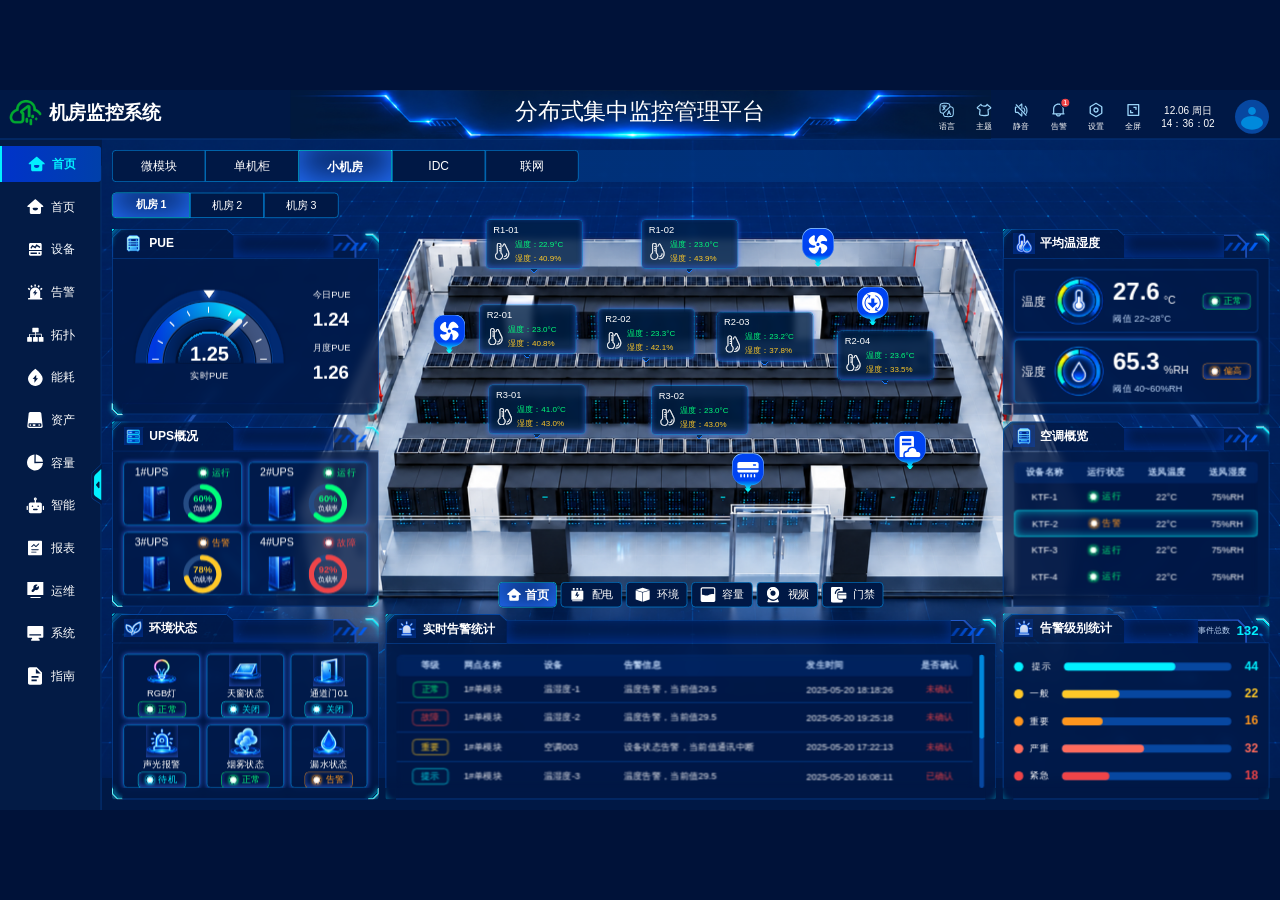
==== output/index.html @ bd1b86f1 "Add small server room monitoring HTML and downloadable source archive" ====
<!DOCTYPE html><html lang="zh-CN"><head><meta charset="UTF-8"><meta name="viewport" content="width=device-width, initial-scale=1"><title>机房监控系统 · 小机房</title><link rel="stylesheet" href="styles.css"></head><body><main id="dashboard" style="transform: scale(1); left: 0px; top: 0px;"><header><div class="border-[#0747a0] border-b border-solid content-stretch flex h-[74px] items-start justify-between overflow-clip pb-[4px] pt-[10px] px-[12px] relative w-[1920px]" data-node-id="162:7759" data-name="header"><div class="-translate-x-1/2 absolute h-[76px] left-[calc(50%+0.5px)] top-0 w-[1051px]" data-node-id="76:904" data-name="head_bg 1"><img alt="" class="absolute inset-0 max-w-none object-cover pointer-events-none size-full" src="assets/162_7759_5a623.png"></div><div class="content-stretch flex flex-[1_0_0] gap-[8px] items-center min-w-px relative" data-node-id="63:815"><div class="h-[48px] overflow-clip relative shrink-0 w-[53px]" data-node-id="65:934"><div class="absolute aspect-[132/48] bottom-0 left-0 top-0" data-node-id="65:932" data-name="image 28"><img alt="" class="absolute inset-0 max-w-none object-cover pointer-events-none size-full" src="assets/162_7759_57949.png"></div></div><p class="[word-break:break-word] font-['Noto_Sans_SC:Bold'] font-bold leading-[normal] relative shrink-0 text-[28px] text-white whitespace-nowrap" data-node-id="63:52">机房监控系统</p></div><p class="[word-break:break-word] font-['PingFang_SC:Medium'] leading-[normal] not-italic relative shrink-0 text-[34px] text-shadow-[0px_0px_10px_#0090ff] text-white whitespace-nowrap" data-node-id="63:54">分布式集中监控管理平台</p><div class="content-stretch flex flex-[1_0_0] gap-[24px] items-center justify-end min-w-px relative" data-node-id="63:716"><div class="content-stretch flex flex-col gap-[4px] items-center relative shrink-0 w-[32px]" data-node-id="63:712" data-name="btn" tabindex="0" role="button" aria-label="语言" style="cursor: pointer;"><div class="relative shrink-0 size-[24px]" data-node-id="60:17" data-name="icon_lang"><img alt="" class="absolute block inset-0 max-w-none size-full" src="assets/162_7759_76613.svg"></div><p class="[word-break:break-word] font-['PingFang_SC:Regular'] leading-[normal] min-w-full not-italic relative shrink-0 text-[12px] text-center text-white w-[min-content]" data-node-id="63:58">语言</p></div><div class="content-stretch flex flex-col gap-[4px] items-center relative shrink-0 w-[32px]" data-node-id="63:754" data-name="btn" tabindex="0" role="button" aria-label="主题" style="cursor: pointer;"><div class="relative shrink-0 size-[24px]" data-node-id="I63:754;63:749" data-name="icon_lang"><img alt="" class="absolute block inset-0 max-w-none size-full" src="assets/162_7759_769c6.svg"></div><p class="[word-break:break-word] font-['PingFang_SC:Regular'] leading-[normal] min-w-full not-italic relative shrink-0 text-[12px] text-center text-white w-[min-content]" data-node-id="I63:754;63:58">主题</p></div><div class="content-stretch flex flex-col gap-[4px] items-center relative shrink-0 w-[32px]" data-node-id="63:763" data-name="btn" tabindex="0" role="button" aria-label="静音" style="cursor: pointer;"><div class="relative shrink-0 size-[24px]" data-node-id="I63:763;63:749" data-name="icon_lang"><img alt="" class="absolute block inset-0 max-w-none size-full" src="assets/162_7759_3c972.svg"></div><p class="[word-break:break-word] font-['PingFang_SC:Regular'] leading-[normal] min-w-full not-italic relative shrink-0 text-[12px] text-center text-white w-[min-content]" data-node-id="I63:763;63:58">静音</p></div><div class="content-stretch flex flex-col gap-[4px] items-center relative shrink-0 w-[32px]" data-node-id="63:768" data-name="btn"><div class="relative shrink-0 size-[24px]" data-node-id="I63:768;63:749" data-name="icon_lang"><img alt="" class="absolute block inset-0 max-w-none size-full" src="assets/162_7759_de69d.svg"></div><p class="[word-break:break-word] font-['PingFang_SC:Regular'] leading-[normal] min-w-full not-italic relative shrink-0 text-[12px] text-center text-white w-[min-content]" data-node-id="I63:768;63:58">告警</p><div class="absolute bg-[#ee4448] border-2 border-[#001845] border-solid content-stretch flex flex-col items-center justify-center right-[-2px] rounded-[24px] size-[16px] top-[-6.5px]" data-node-id="I63:768;83:3204" data-name="num_tip"><p class="[text-box-edge:cap_alphabetic] [text-box-trim:trim-both] [word-break:break-word] font-['DIN_Alternate:Bold'] leading-[normal] not-italic relative shrink-0 text-[12px] text-center text-white whitespace-nowrap" data-node-id="I63:768;83:3204;47:279">1</p></div></div><div class="content-stretch flex flex-col gap-[4px] items-center relative shrink-0 w-[32px]" data-node-id="63:774" data-name="btn" tabindex="0" role="button" aria-label="设置" style="cursor: pointer;"><div class="relative shrink-0 size-[24px]" data-node-id="I63:774;63:749" data-name="icon_lang"><img alt="" class="absolute block inset-0 max-w-none size-full" src="assets/162_7759_e7eb1.svg"></div><p class="[word-break:break-word] font-['PingFang_SC:Regular'] leading-[normal] min-w-full not-italic relative shrink-0 text-[12px] text-center text-white w-[min-content]" data-node-id="I63:774;63:58">设置</p></div><div class="content-stretch flex flex-col gap-[4px] items-center relative shrink-0 w-[32px]" data-node-id="63:779" data-name="btn" tabindex="0" role="button" aria-label="全屏" style="cursor: pointer;"><div class="relative shrink-0 size-[24px]" data-node-id="I63:779;63:749" data-name="icon_lang"><img alt="" class="absolute block inset-0 max-w-none size-full" src="assets/162_7759_7457d.svg"></div><p class="[word-break:break-word] font-['PingFang_SC:Regular'] leading-[normal] min-w-full not-italic relative shrink-0 text-[12px] text-center text-white w-[min-content]" data-node-id="I63:779;63:58">全屏</p></div><div class="[word-break:break-word] font-['DIN_Alternate:Bold'] leading-[0] not-italic relative shrink-0 text-[15px] text-center text-white w-[84px]" data-node-id="63:79"><p>10.19 周一</p><p>17：27：03</p></div><div class="relative shrink-0 size-[60px]" data-node-id="63:715" data-name="icon_headpic"><img alt="" class="absolute block inset-0 max-w-none size-full" src="assets/162_7759_a92bf.svg"></div></div></div></header><aside><div class="sidebar-bg"><div class="relative size-full" data-node-id="93:2523" data-name="left_bg"><div class="absolute bottom-0 h-[145px] left-0 mask-alpha mask-intersect mask-no-clip mask-no-repeat mask-position-[0px_3px] mask-size-[152px_142px] w-[152px]" data-node-id="93:2521" style="mask-image:url(&quot;assets/93_2523_b9368.svg&quot;)" data-name="image 48"><img alt="" class="absolute inset-0 max-w-none object-cover pointer-events-none size-full" src="assets/93_2523_3c2b1.png"></div></div></div><div class="content-stretch flex flex-col gap-[10px] items-start py-[10px] relative size-full" data-node-id="93:2189" data-name="left"><div class="bg-gradient-to-r border-[#02f0ff] border-l-3 border-solid content-stretch flex flex-col from-[#0033ca] h-[54px] items-center justify-center px-[24px] py-[12px] relative rounded-br-[6px] rounded-tr-[6px] shrink-0 to-[#0040aa] w-[152px]" data-node-id="I93:2189;93:2015"><div class="content-stretch flex gap-[10px] items-center relative shrink-0" data-node-id="I93:2189;93:2016"><div class="relative shrink-0 size-[28px]" data-node-id="I93:2189;93:2017" data-name="icon_首页"><img alt="" class="absolute block inset-0 max-w-none size-full" src="assets/93_2189_32807.svg"></div><p class="[word-break:break-word] font-['Noto_Sans_SC:Bold'] font-bold leading-[normal] relative shrink-0 text-[#02f0ff] text-[18px] whitespace-nowrap" data-node-id="I93:2189;93:2018">首页</p></div></div><div class="content-stretch flex gap-[10px] h-[54px] items-center justify-center relative shrink-0 w-full" data-node-id="I93:2189;93:2019" tabindex="0" role="button" aria-label="首页" style="cursor: pointer;"><div class="relative shrink-0 size-[28px]" data-node-id="I93:2189;93:2020" data-name="icon_首页"><img alt="" class="absolute block inset-0 max-w-none size-full" src="assets/93_2189_3b634.svg"></div><p class="[word-break:break-word] font-['Noto_Sans_SC:Medium'] font-medium leading-[normal] relative shrink-0 text-[18px] text-white whitespace-nowrap" data-node-id="I93:2189;93:2021">首页</p></div><div class="content-stretch flex gap-[10px] h-[54px] items-center justify-center relative shrink-0 w-full" data-node-id="I93:2189;138:1935" tabindex="0" role="button" aria-label="设备" style="cursor: pointer;"><div class="relative shrink-0 size-[28px]" data-node-id="60:39" data-name="icon_设备"><img alt="" class="absolute block inset-0 max-w-none size-full" src="assets/93_2189_1d3bb.svg"></div><p class="[word-break:break-word] font-['Noto_Sans_SC:Medium'] font-medium leading-[normal] relative shrink-0 text-[#f7fbff] text-[18px] whitespace-nowrap" data-node-id="I93:2189;138:1937">设备</p></div><div class="content-stretch flex gap-[10px] h-[54px] items-center justify-center relative shrink-0 w-full" data-node-id="I93:2189;93:2022" tabindex="0" role="button" aria-label="告警" style="cursor: pointer;"><div class="relative shrink-0 size-[28px]" data-node-id="I93:2189;93:2023" data-name="icon_告警"><img alt="" class="absolute block inset-0 max-w-none size-full" src="assets/93_2189_73fde.svg"></div><p class="[word-break:break-word] font-['Noto_Sans_SC:Medium'] font-medium leading-[normal] relative shrink-0 text-[18px] text-white whitespace-nowrap" data-node-id="I93:2189;93:2024">告警</p></div><div class="content-stretch flex gap-[10px] h-[54px] items-center justify-center relative shrink-0 w-full" data-node-id="I93:2189;93:2025" tabindex="0" role="button" aria-label="拓扑" style="cursor: pointer;"><div class="relative shrink-0 size-[28px]" data-node-id="I93:2189;93:2026" data-name="icon_拓扑"><img alt="" class="absolute block inset-0 max-w-none size-full" src="assets/93_2189_1f2bb.svg"></div><p class="[word-break:break-word] font-['Noto_Sans_SC:Medium'] font-medium leading-[normal] relative shrink-0 text-[18px] text-white whitespace-nowrap" data-node-id="I93:2189;93:2027">拓扑</p></div><div class="content-stretch flex gap-[10px] h-[54px] items-center justify-center relative shrink-0 w-full" data-node-id="I93:2189;93:2028" tabindex="0" role="button" aria-label="能耗" style="cursor: pointer;"><div class="relative shrink-0 size-[28px]" data-node-id="I93:2189;93:2029" data-name="icon_能耗"><img alt="" class="absolute block inset-0 max-w-none size-full" src="assets/93_2189_0e78a.svg"></div><p class="[word-break:break-word] font-['Noto_Sans_SC:Medium'] font-medium leading-[normal] relative shrink-0 text-[18px] text-white whitespace-nowrap" data-node-id="I93:2189;93:2030">能耗</p></div><div class="content-stretch flex gap-[10px] h-[54px] items-center justify-center relative shrink-0 w-full" data-node-id="I93:2189;93:2031" tabindex="0" role="button" aria-label="资产" style="cursor: pointer;"><div class="relative shrink-0 size-[28px]" data-node-id="I93:2189;93:2032" data-name="icon_资产"><img alt="" class="absolute block inset-0 max-w-none size-full" src="assets/93_2189_e14dc.svg"></div><p class="[word-break:break-word] font-['Noto_Sans_SC:Medium'] font-medium leading-[normal] relative shrink-0 text-[18px] text-white whitespace-nowrap" data-node-id="I93:2189;93:2033">资产</p></div><div class="content-stretch flex gap-[10px] h-[54px] items-center justify-center relative shrink-0 w-full" data-node-id="I93:2189;93:2034" tabindex="0" role="button" aria-label="容量" style="cursor: pointer;"><div class="relative shrink-0 size-[28px]" data-node-id="I93:2189;93:2035" data-name="icon_资产"><img alt="" class="absolute block inset-0 max-w-none size-full" src="assets/93_2189_bbbe4.svg"></div><p class="[word-break:break-word] font-['Noto_Sans_SC:Medium'] font-medium leading-[normal] relative shrink-0 text-[18px] text-white whitespace-nowrap" data-node-id="I93:2189;93:2036">容量</p></div><div class="content-stretch flex gap-[10px] h-[54px] items-center justify-center relative shrink-0 w-full" data-node-id="I93:2189;93:2037" tabindex="0" role="button" aria-label="智能" style="cursor: pointer;"><div class="relative shrink-0 size-[28px]" data-node-id="I93:2189;93:2038" data-name="icon_智能"><img alt="" class="absolute block inset-0 max-w-none size-full" src="assets/93_2189_59b05.svg"></div><p class="[word-break:break-word] font-['Noto_Sans_SC:Medium'] font-medium leading-[normal] relative shrink-0 text-[18px] text-white whitespace-nowrap" data-node-id="I93:2189;93:2039">智能</p></div><div class="content-stretch flex gap-[10px] h-[54px] items-center justify-center relative shrink-0 w-full" data-node-id="I93:2189;93:2040" tabindex="0" role="button" aria-label="报表" style="cursor: pointer;"><div class="relative shrink-0 size-[28px]" data-node-id="I93:2189;93:2041" data-name="icon_报表"><img alt="" class="absolute block inset-0 max-w-none size-full" src="assets/93_2189_26e9f.svg"></div><p class="[word-break:break-word] font-['Noto_Sans_SC:Medium'] font-medium leading-[normal] relative shrink-0 text-[18px] text-white whitespace-nowrap" data-node-id="I93:2189;93:2042">报表</p></div><div class="content-stretch flex gap-[10px] h-[54px] items-center justify-center relative shrink-0 w-full" data-node-id="I93:2189;93:2043" tabindex="0" role="button" aria-label="运维" style="cursor: pointer;"><div class="relative shrink-0 size-[28px]" data-node-id="I93:2189;93:2044" data-name="icon_运维"><img alt="" class="absolute block inset-0 max-w-none size-full" src="assets/93_2189_f619d.svg"></div><p class="[word-break:break-word] font-['Noto_Sans_SC:Medium'] font-medium leading-[normal] relative shrink-0 text-[18px] text-white whitespace-nowrap" data-node-id="I93:2189;93:2045">运维</p></div><div class="content-stretch flex gap-[10px] h-[54px] items-center justify-center relative shrink-0 w-full" data-node-id="I93:2189;93:2046" tabindex="0" role="button" aria-label="系统" style="cursor: pointer;"><div class="relative shrink-0 size-[28px]" data-node-id="I93:2189;93:2047" data-name="icon_系统"><img alt="" class="absolute block inset-0 max-w-none size-full" src="assets/93_2189_d83a8.svg"></div><p class="[word-break:break-word] font-['Noto_Sans_SC:Medium'] font-medium leading-[normal] relative shrink-0 text-[18px] text-white whitespace-nowrap" data-node-id="I93:2189;93:2048">系统</p></div><div class="content-stretch flex gap-[10px] h-[54px] items-center justify-center relative shrink-0 w-full" data-node-id="I93:2189;93:2049" tabindex="0" role="button" aria-label="指南" style="cursor: pointer;"><div class="relative shrink-0 size-[28px]" data-node-id="I93:2189;93:2050" data-name="icon_指南"><img alt="" class="absolute block inset-0 max-w-none size-full" src="assets/93_2189_c6d54.svg"></div><p class="[word-break:break-word] font-['Noto_Sans_SC:Medium'] font-medium leading-[normal] relative shrink-0 text-[18px] text-white whitespace-nowrap" data-node-id="I93:2189;93:2051">指南</p></div><div class="absolute h-[1041.5px] right-[-0.5px] top-0 w-[15.5px]" data-node-id="I93:2189;93:2052" data-name="Collapse/Expand_button" tabindex="0" role="button" aria-label="收起或展开导航" style="cursor: pointer;"><div class="absolute inset-[0_-1.72%_0_-3.23%]"><img alt="" class="block max-w-none size-full" src="assets/93_2189_cce13.svg"></div></div></div></aside><section id="workspace"><div id="room-scene"><div class="relative size-full" data-node-id="64:842" data-name="机房主视觉"><div class="-translate-x-1/2 absolute h-[996px] left-1/2 top-[-38px] w-[1769px]" data-node-id="64:843" data-name="小机房(无提示) 1"><img alt="" class="absolute inset-0 max-w-none object-cover pointer-events-none size-full" src="assets/64_842_343d0.png"></div><div class="absolute left-[584px] size-[48px] top-[133px]" data-node-id="85:622" data-name="设备_tip" tabindex="0" role="button" aria-label="查看设备详情" style="cursor: pointer;"><div class="absolute inset-[0_0_-20.25%_0]"><img alt="" class="block max-w-none size-full" src="assets/64_842_80f2c.svg"></div></div><div class="absolute left-[31px] size-[48px] top-[263px]" data-node-id="87:645" data-name="设备_tip" tabindex="0" role="button" aria-label="查看设备详情" style="cursor: pointer;"><div class="absolute inset-[0_0_-20.25%_0]"><img alt="" class="block max-w-none size-full" src="assets/64_842_0be5d.svg"></div></div><div class="absolute left-[666px] size-[48px] top-[221px]" data-node-id="87:630" data-name="设备_tip" tabindex="0" role="button" aria-label="查看设备详情" style="cursor: pointer;"><div class="absolute inset-[0_0_-20.25%_0]"><img alt="" class="block max-w-none size-full" src="assets/64_842_52b15.svg"></div></div><div class="absolute left-[722px] size-[48px] top-[437px]" data-node-id="87:635" data-name="设备_tip" tabindex="0" role="button" aria-label="查看设备详情" style="cursor: pointer;"><div class="absolute inset-[0_0_-20.25%_0]"><img alt="" class="block max-w-none size-full" src="assets/64_842_67f8c.svg"></div></div><div class="absolute left-[479px] size-[48px] top-[471px]" data-node-id="87:640" data-name="设备_tip" tabindex="0" role="button" aria-label="查看设备详情" style="cursor: pointer;"><div class="absolute inset-[0_0_-20.25%_0]"><img alt="" class="block max-w-none size-full" src="assets/64_842_25a63.svg"></div></div><div class="absolute border border-[#0089dc] border-solid content-stretch flex flex-col gap-[6px] items-start justify-center left-[110px] px-[10px] py-[6px] rounded-[6px] shadow-[0px_0px_8px_0px_rgba(64,112,254,0.8)] top-[120px] w-[145px]" data-node-id="64:839" data-name="card_tip" tabindex="0" role="button" aria-label="查看 R1-01" style="cursor: pointer;"><div aria-hidden="true" class="absolute backdrop-blur-[5px] bg-[rgba(1,32,71,0.8)] inset-0 pointer-events-none rounded-[6px]"></div><p class="[word-break:break-word] font-['Roboto:Medium'] font-medium leading-[normal] relative shrink-0 text-[14px] text-white whitespace-nowrap" data-node-id="63:648" style="font-variation-settings:&quot;wdth&quot; 100">R1-01</p><div class="content-stretch flex gap-[6px] items-center relative shrink-0 w-full" data-node-id="64:830"><div class="relative shrink-0 size-[26px]" data-node-id="92:936" data-name="icon_bubbl"><img alt="" class="absolute block inset-0 max-w-none size-full" src="assets/64_842_36135.svg"></div><div class="[word-break:break-word] content-stretch flex flex-[1_0_0] flex-col font-['Noto_Sans_SC:Medium'] font-medium gap-[4px] items-start leading-[normal] min-w-px relative text-[12px] whitespace-nowrap" data-node-id="64:829"><p class="relative shrink-0 text-[#00ff7b]" data-node-id="63:652">温度：22.9°C</p><p class="relative shrink-0 text-[#ffc928]" data-node-id="63:653">湿度：40.9%</p></div></div><div class="-translate-x-1/2 absolute bottom-[-6px] flex h-[6.75px] items-center justify-center left-[calc(50%-0.3px)] w-[10.392px]" data-node-id="65:1056"><div class="-scale-y-100 flex-none"><div class="h-[6.75px] relative w-[10.392px]"><div class="absolute inset-[18.94%_0_-29.63%_0]"><img alt="" class="block max-w-none size-full" src="assets/64_842_88883.svg"></div></div></div></div><div class="absolute inset-0 pointer-events-none rounded-[inherit] shadow-[inset_0px_-3px_8px_0px_rgba(64,112,254,0.5)]"></div></div><div class="absolute border border-[#0089dc] border-solid content-stretch flex flex-col gap-[6px] items-start justify-center left-[100px] px-[10px] py-[6px] rounded-[6px] shadow-[0px_0px_8px_0px_rgba(64,112,254,0.8)] top-[248px] w-[145px]" data-node-id="85:493" data-name="card_tip" tabindex="0" role="button" aria-label="查看 R2-01" style="cursor: pointer;"><div aria-hidden="true" class="absolute backdrop-blur-[5px] bg-[rgba(1,32,71,0.8)] inset-0 pointer-events-none rounded-[6px]"></div><p class="[word-break:break-word] font-['Roboto:Medium'] font-medium leading-[normal] relative shrink-0 text-[14px] text-white whitespace-nowrap" data-node-id="I85:493;63:648" style="font-variation-settings:&quot;wdth&quot; 100">R2-01</p><div class="content-stretch flex gap-[6px] items-center relative shrink-0 w-full" data-node-id="I85:493;64:830"><div class="relative shrink-0 size-[26px]" data-node-id="I85:493;92:936" data-name="icon_bubbl"><img alt="" class="absolute block inset-0 max-w-none size-full" src="assets/64_842_36135.svg"></div><div class="[word-break:break-word] content-stretch flex flex-[1_0_0] flex-col font-['Noto_Sans_SC:Medium'] font-medium gap-[4px] items-start leading-[normal] min-w-px relative text-[12px] whitespace-nowrap" data-node-id="I85:493;64:829"><p class="relative shrink-0 text-[#00ff7b]" data-node-id="I85:493;63:652">温度：23.0°C</p><p class="relative shrink-0 text-[#ffc928]" data-node-id="I85:493;63:653">湿度：40.8%</p></div></div><div class="-translate-x-1/2 absolute bottom-[-6px] flex h-[6.75px] items-center justify-center left-[calc(50%-0.3px)] w-[10.392px]" data-node-id="I85:493;65:1056"><div class="-scale-y-100 flex-none"><div class="h-[6.75px] relative w-[10.392px]"><div class="absolute inset-[18.94%_0_-29.63%_0]"><img alt="" class="block max-w-none size-full" src="assets/64_842_88883.svg"></div></div></div></div><div class="absolute inset-0 pointer-events-none rounded-[inherit] shadow-[inset_0px_-3px_8px_0px_rgba(64,112,254,0.5)]"></div></div><div class="absolute border border-[#0089dc] border-solid content-stretch flex flex-col gap-[6px] items-start justify-center left-[114px] px-[10px] py-[6px] rounded-[6px] shadow-[0px_0px_8px_0px_rgba(64,112,254,0.8)] top-[368px] w-[145px]" data-node-id="85:574" data-name="card_tip" tabindex="0" role="button" aria-label="查看 R3-01" style="cursor: pointer;"><div aria-hidden="true" class="absolute backdrop-blur-[5px] bg-[rgba(1,32,71,0.8)] inset-0 pointer-events-none rounded-[6px]"></div><p class="[word-break:break-word] font-['Roboto:Medium'] font-medium leading-[normal] relative shrink-0 text-[14px] text-white whitespace-nowrap" data-node-id="I85:574;63:648" style="font-variation-settings:&quot;wdth&quot; 100">R3-01</p><div class="content-stretch flex gap-[6px] items-center relative shrink-0 w-full" data-node-id="I85:574;64:830"><div class="relative shrink-0 size-[26px]" data-node-id="I85:574;92:936" data-name="icon_bubbl"><img alt="" class="absolute block inset-0 max-w-none size-full" src="assets/64_842_36135.svg"></div><div class="[word-break:break-word] content-stretch flex flex-[1_0_0] flex-col font-['Noto_Sans_SC:Medium'] font-medium gap-[4px] items-start leading-[normal] min-w-px relative text-[12px] whitespace-nowrap" data-node-id="I85:574;64:829"><p class="relative shrink-0 text-[#00ff7b]" data-node-id="I85:574;63:652">温度：41.0°C</p><p class="relative shrink-0 text-[#ffc928]" data-node-id="I85:574;63:653">湿度：43.0%</p></div></div><div class="-translate-x-1/2 absolute bottom-[-6px] flex h-[6.75px] items-center justify-center left-[calc(50%-0.3px)] w-[10.392px]" data-node-id="I85:574;65:1056"><div class="-scale-y-100 flex-none"><div class="h-[6.75px] relative w-[10.392px]"><div class="absolute inset-[18.94%_0_-29.63%_0]"><img alt="" class="block max-w-none size-full" src="assets/64_842_88883.svg"></div></div></div></div><div class="absolute inset-0 pointer-events-none rounded-[inherit] shadow-[inset_0px_-3px_8px_0px_rgba(64,112,254,0.5)]"></div></div><div class="absolute border border-[#0089dc] border-solid content-stretch flex flex-col gap-[6px] items-start justify-center left-[278px] px-[10px] py-[6px] rounded-[6px] shadow-[0px_0px_8px_0px_rgba(64,112,254,0.8)] top-[254px] w-[145px]" data-node-id="85:530" data-name="card_tip" tabindex="0" role="button" aria-label="查看 R2-02" style="cursor: pointer;"><div aria-hidden="true" class="absolute backdrop-blur-[5px] bg-[rgba(1,32,71,0.8)] inset-0 pointer-events-none rounded-[6px]"></div><p class="[word-break:break-word] font-['Roboto:Medium'] font-medium leading-[normal] relative shrink-0 text-[14px] text-white whitespace-nowrap" data-node-id="I85:530;63:648" style="font-variation-settings:&quot;wdth&quot; 100">R2-02</p><div class="content-stretch flex gap-[6px] items-center relative shrink-0 w-full" data-node-id="I85:530;64:830"><div class="relative shrink-0 size-[26px]" data-node-id="I85:530;92:936" data-name="icon_bubbl"><img alt="" class="absolute block inset-0 max-w-none size-full" src="assets/64_842_36135.svg"></div><div class="[word-break:break-word] content-stretch flex flex-[1_0_0] flex-col font-['Noto_Sans_SC:Medium'] font-medium gap-[4px] items-start leading-[normal] min-w-px relative text-[12px] whitespace-nowrap" data-node-id="I85:530;64:829"><p class="relative shrink-0 text-[#00ff7b]" data-node-id="I85:530;63:652">温度：23.3°C</p><p class="relative shrink-0 text-[#ffc928]" data-node-id="I85:530;63:653">湿度：42.1%</p></div></div><div class="-translate-x-1/2 absolute bottom-[-6px] flex h-[6.75px] items-center justify-center left-[calc(50%-0.3px)] w-[10.392px]" data-node-id="I85:530;65:1056"><div class="-scale-y-100 flex-none"><div class="h-[6.75px] relative w-[10.392px]"><div class="absolute inset-[18.94%_0_-29.63%_0]"><img alt="" class="block max-w-none size-full" src="assets/64_842_88883.svg"></div></div></div></div><div class="absolute inset-0 pointer-events-none rounded-[inherit] shadow-[inset_0px_-3px_8px_0px_rgba(64,112,254,0.5)]"></div></div><div class="absolute border border-[#0089dc] border-solid content-stretch flex flex-col gap-[6px] items-start justify-center left-[358px] px-[10px] py-[6px] rounded-[6px] shadow-[0px_0px_8px_0px_rgba(64,112,254,0.8)] top-[369px] w-[145px]" data-node-id="85:585" data-name="card_tip" tabindex="0" role="button" aria-label="查看 R3-02" style="cursor: pointer;"><div aria-hidden="true" class="absolute backdrop-blur-[5px] bg-[rgba(1,32,71,0.8)] inset-0 pointer-events-none rounded-[6px]"></div><p class="[word-break:break-word] font-['Roboto:Medium'] font-medium leading-[normal] relative shrink-0 text-[14px] text-white whitespace-nowrap" data-node-id="I85:585;63:648" style="font-variation-settings:&quot;wdth&quot; 100">R3-02</p><div class="content-stretch flex gap-[6px] items-center relative shrink-0 w-full" data-node-id="I85:585;64:830"><div class="relative shrink-0 size-[26px]" data-node-id="I85:585;92:936" data-name="icon_bubbl"><img alt="" class="absolute block inset-0 max-w-none size-full" src="assets/64_842_36135.svg"></div><div class="[word-break:break-word] content-stretch flex flex-[1_0_0] flex-col font-['Noto_Sans_SC:Medium'] font-medium gap-[4px] items-start leading-[normal] min-w-px relative text-[12px] whitespace-nowrap" data-node-id="I85:585;64:829"><p class="relative shrink-0 text-[#00ff7b]" data-node-id="I85:585;63:652">温度：23.0°C</p><p class="relative shrink-0 text-[#ffc928]" data-node-id="I85:585;63:653">湿度：43.0%</p></div></div><div class="-translate-x-1/2 absolute bottom-[-6px] flex h-[6.75px] items-center justify-center left-[calc(50%-0.3px)] w-[10.392px]" data-node-id="I85:585;65:1056"><div class="-scale-y-100 flex-none"><div class="h-[6.75px] relative w-[10.392px]"><div class="absolute inset-[18.94%_0_-29.63%_0]"><img alt="" class="block max-w-none size-full" src="assets/64_842_88883.svg"></div></div></div></div><div class="absolute inset-0 pointer-events-none rounded-[inherit] shadow-[inset_0px_-3px_8px_0px_rgba(64,112,254,0.5)]"></div></div><div class="absolute border border-[#0089dc] border-solid content-stretch flex flex-col gap-[6px] items-start justify-center left-[456px] px-[10px] py-[6px] rounded-[6px] shadow-[0px_0px_8px_0px_rgba(64,112,254,0.8)] top-[259px] w-[145px]" data-node-id="85:541" data-name="card_tip" tabindex="0" role="button" aria-label="查看 R2-03" style="cursor: pointer;"><div aria-hidden="true" class="absolute backdrop-blur-[5px] bg-[rgba(1,32,71,0.8)] inset-0 pointer-events-none rounded-[6px]"></div><p class="[word-break:break-word] font-['Roboto:Medium'] font-medium leading-[normal] relative shrink-0 text-[14px] text-white whitespace-nowrap" data-node-id="I85:541;63:648" style="font-variation-settings:&quot;wdth&quot; 100">R2-03</p><div class="content-stretch flex gap-[6px] items-center relative shrink-0 w-full" data-node-id="I85:541;64:830"><div class="relative shrink-0 size-[26px]" data-node-id="I85:541;92:936" data-name="icon_bubbl"><img alt="" class="absolute block inset-0 max-w-none size-full" src="assets/64_842_36135.svg"></div><div class="[word-break:break-word] content-stretch flex flex-[1_0_0] flex-col font-['Noto_Sans_SC:Medium'] font-medium gap-[4px] items-start leading-[normal] min-w-px relative text-[12px] whitespace-nowrap" data-node-id="I85:541;64:829"><p class="relative shrink-0 text-[#00ff7b]" data-node-id="I85:541;63:652">温度：23.2°C</p><p class="relative shrink-0 text-[#ffc928]" data-node-id="I85:541;63:653">湿度：37.8%</p></div></div><div class="-translate-x-1/2 absolute bottom-[-6px] flex h-[6.75px] items-center justify-center left-[calc(50%-0.3px)] w-[10.392px]" data-node-id="I85:541;65:1056"><div class="-scale-y-100 flex-none"><div class="h-[6.75px] relative w-[10.392px]"><div class="absolute inset-[18.94%_0_-29.63%_0]"><img alt="" class="block max-w-none size-full" src="assets/64_842_88883.svg"></div></div></div></div><div class="absolute inset-0 pointer-events-none rounded-[inherit] shadow-[inset_0px_-3px_8px_0px_rgba(64,112,254,0.5)]"></div></div><div class="absolute border border-[#0089dc] border-solid content-stretch flex flex-col gap-[6px] items-start justify-center left-[637px] px-[10px] py-[6px] rounded-[6px] shadow-[0px_0px_8px_0px_rgba(64,112,254,0.8)] top-[287px] w-[145px]" data-node-id="85:552" data-name="card_tip" tabindex="0" role="button" aria-label="查看 R2-04" style="cursor: pointer;"><div aria-hidden="true" class="absolute backdrop-blur-[5px] bg-[rgba(1,32,71,0.8)] inset-0 pointer-events-none rounded-[6px]"></div><p class="[word-break:break-word] font-['Roboto:Medium'] font-medium leading-[normal] relative shrink-0 text-[14px] text-white whitespace-nowrap" data-node-id="I85:552;63:648" style="font-variation-settings:&quot;wdth&quot; 100">R2-04</p><div class="content-stretch flex gap-[6px] items-center relative shrink-0 w-full" data-node-id="I85:552;64:830"><div class="relative shrink-0 size-[26px]" data-node-id="I85:552;92:936" data-name="icon_bubbl"><img alt="" class="absolute block inset-0 max-w-none size-full" src="assets/64_842_36135.svg"></div><div class="[word-break:break-word] content-stretch flex flex-[1_0_0] flex-col font-['Noto_Sans_SC:Medium'] font-medium gap-[4px] items-start leading-[normal] min-w-px relative text-[12px] whitespace-nowrap" data-node-id="I85:552;64:829"><p class="relative shrink-0 text-[#00ff7b]" data-node-id="I85:552;63:652">温度：23.6°C</p><p class="relative shrink-0 text-[#ffc928]" data-node-id="I85:552;63:653">湿度：33.5%</p></div></div><div class="-translate-x-1/2 absolute bottom-[-6px] flex h-[6.75px] items-center justify-center left-[calc(50%-0.3px)] w-[10.392px]" data-node-id="I85:552;65:1056"><div class="-scale-y-100 flex-none"><div class="h-[6.75px] relative w-[10.392px]"><div class="absolute inset-[18.94%_0_-29.63%_0]"><img alt="" class="block max-w-none size-full" src="assets/64_842_88883.svg"></div></div></div></div><div class="absolute inset-0 pointer-events-none rounded-[inherit] shadow-[inset_0px_-3px_8px_0px_rgba(64,112,254,0.5)]"></div></div><div class="absolute border border-[#0089dc] border-solid content-stretch flex flex-col gap-[6px] items-start justify-center left-[343px] px-[10px] py-[6px] rounded-[6px] shadow-[0px_0px_8px_0px_rgba(64,112,254,0.8)] top-[120px] w-[145px]" data-node-id="84:470" data-name="card_tip" tabindex="0" role="button" aria-label="查看 R1-02" style="cursor: pointer;"><div aria-hidden="true" class="absolute backdrop-blur-[5px] bg-[rgba(1,32,71,0.8)] inset-0 pointer-events-none rounded-[6px]"></div><p class="[word-break:break-word] font-['Roboto:Medium'] font-medium leading-[normal] relative shrink-0 text-[14px] text-white whitespace-nowrap" data-node-id="I84:470;63:648" style="font-variation-settings:&quot;wdth&quot; 100">R1-02</p><div class="content-stretch flex gap-[6px] items-center relative shrink-0 w-full" data-node-id="I84:470;64:830"><div class="relative shrink-0 size-[26px]" data-node-id="I84:470;92:936" data-name="icon_bubbl"><img alt="" class="absolute block inset-0 max-w-none size-full" src="assets/64_842_36135.svg"></div><div class="[word-break:break-word] content-stretch flex flex-[1_0_0] flex-col font-['Noto_Sans_SC:Medium'] font-medium gap-[4px] items-start leading-[normal] min-w-px relative text-[12px] whitespace-nowrap" data-node-id="I84:470;64:829"><p class="relative shrink-0 text-[#00ff7b]" data-node-id="I84:470;63:652">温度：23.0°C</p><p class="relative shrink-0 text-[#ffc928]" data-node-id="I84:470;63:653">湿度：43.9%</p></div></div><div class="-translate-x-1/2 absolute bottom-[-6px] flex h-[6.75px] items-center justify-center left-[calc(50%-0.3px)] w-[10.392px]" data-node-id="I84:470;65:1056"><div class="-scale-y-100 flex-none"><div class="h-[6.75px] relative w-[10.392px]"><div class="absolute inset-[18.94%_0_-29.63%_0]"><img alt="" class="block max-w-none size-full" src="assets/64_842_88883.svg"></div></div></div></div><div class="absolute inset-0 pointer-events-none rounded-[inherit] shadow-[inset_0px_-3px_8px_0px_rgba(64,112,254,0.5)]"></div></div></div></div><nav id="categories"><div class="backdrop-blur-[2.5px] content-stretch flex items-center relative w-[1888px]" data-node-id="140:6640" style="background-image:linear-gradient(90deg, rgba(0, 52, 126, 0) 0%, rgba(0, 52, 126, 0.8) 30%, rgba(0, 52, 126, 0.8) 60%, rgba(0, 52, 126, 0) 100%)" data-name="二级导航"><div class="bg-[#001845] border border-[#0089dc] border-solid content-stretch flex h-[48px] items-center justify-center overflow-clip relative rounded-bl-[6px] rounded-tl-[6px] shrink-0 w-[140px]" data-node-id="140:6685" data-name="二级导航" tabindex="0" role="button" aria-label="微模块" style="cursor: pointer;"><p class="[word-break:break-word] font-['Noto_Sans_SC:Medium'] font-medium leading-[normal] relative shrink-0 text-[18px] text-center text-white whitespace-nowrap" data-node-id="I140:6685;140:6678">微模块</p></div><div class="bg-[#001845] border border-[#0089dc] border-solid content-stretch flex h-[48px] items-center justify-center overflow-clip relative shrink-0 w-[140px]" data-node-id="152:6865" data-name="二级导航" tabindex="0" role="button" aria-label="单机柜" style="cursor: pointer;"><p class="[word-break:break-word] font-['Noto_Sans_SC:Medium'] font-medium leading-[normal] relative shrink-0 text-[18px] text-center text-white whitespace-nowrap" data-node-id="I152:6865;140:6678">单机柜</p></div><div class="bg-[#001845] border border-[#02f0ff] border-solid content-stretch flex gap-[10px] h-[48px] items-center justify-center overflow-clip relative shrink-0 w-[140px]" id="node-140_6682"><div class="flex-[1_0_0] h-full min-w-px pointer-events-none relative" data-node-id="140:6680"><div aria-hidden="true" class="absolute bg-[#001845] inset-0"></div><div class="absolute inset-0 rounded-[inherit] shadow-[inset_0px_-10px_50px_0px_#2370ff]"></div></div><p class="-translate-x-1/2 [word-break:break-word] absolute font-['Noto_Sans_SC:Black'] font-black leading-[normal] left-1/2 text-[18px] text-center text-shadow-[0px_0px_8px_black] text-white top-[calc(50%-11px)] whitespace-nowrap" data-node-id="140:6681">小机房</p></div><div class="bg-[#001845] border border-[#0089dc] border-solid content-stretch flex h-[48px] items-center justify-center overflow-clip relative shrink-0 w-[140px]" data-node-id="140:6709" data-name="二级导航" tabindex="0" role="button" aria-label="IDC" style="cursor: pointer;"><p class="[word-break:break-word] font-['Noto_Sans_SC:Medium'] font-medium leading-[normal] relative shrink-0 text-[18px] text-center text-white whitespace-nowrap" data-node-id="I140:6709;140:6678">IDC</p></div><div class="bg-[#001845] border border-[#0089dc] border-solid content-stretch flex h-[48px] items-center justify-center overflow-clip relative rounded-br-[6px] rounded-tr-[6px] shrink-0 w-[140px]" data-node-id="140:6714" data-name="二级导航" tabindex="0" role="button" aria-label="联网" style="cursor: pointer;"><p class="[word-break:break-word] font-['Noto_Sans_SC:Medium'] font-medium leading-[normal] relative shrink-0 text-[18px] text-center text-white whitespace-nowrap" data-node-id="I140:6714;140:6678">联网</p></div></div></nav><nav id="rooms"><div class="content-stretch flex items-center relative w-[1888px]" data-node-id="140:6719" data-name="三级导航"><div class="bg-[#001845] border border-[#02f0ff] border-solid content-stretch flex gap-[10px] h-[38px] items-center justify-center overflow-clip relative rounded-bl-[6px] rounded-tl-[6px] shrink-0" data-node-id="140:6770" data-name="三级导航" tabindex="0" role="button" aria-label="切换机房 1" style="cursor: pointer;"><div class="h-full pointer-events-none relative shrink-0 w-[115px]" data-node-id="I140:6770;140:6763" data-name="点亮"><div aria-hidden="true" class="absolute bg-[#001845] inset-0"></div><div class="absolute inset-0 rounded-[inherit] shadow-[inset_0px_-10px_45px_0px_#2370ff]"></div></div><p class="-translate-x-1/2 [word-break:break-word] absolute font-['Noto_Sans_SC:Black'] font-black leading-[normal] left-[calc(50%+0.5px)] text-[16px] text-center text-shadow-[0px_0px_8px_black] text-white top-[calc(50%-11px)] whitespace-nowrap" data-node-id="I140:6770;140:6764">机房 1</p></div><div class="bg-[#001845] border border-[#0089dc] border-solid content-stretch flex h-[38px] items-center justify-center overflow-clip px-[32px] relative shrink-0" id="node-140_6767" tabindex="0" role="button" aria-label="切换机房 2" style="cursor: pointer;"><p class="[word-break:break-word] leading-[normal] text-[16px] text-center text-white whitespace-nowrap font-[&quot;Noto_Sans_SC:Medium&quot;] font-medium relative shrink-0" id="node-140_6766">机房 2</p></div><div class="bg-[#001845] border border-[#0089dc] border-solid content-stretch flex h-[38px] items-center justify-center overflow-clip px-[32px] relative rounded-br-[6px] rounded-tr-[6px] shrink-0" data-node-id="140:6806" data-name="三级导航" tabindex="0" role="button" aria-label="切换机房 3" style="cursor: pointer;"><p class="[word-break:break-word] font-['Noto_Sans_SC:Medium'] font-medium leading-[normal] relative shrink-0 text-[16px] text-center text-white whitespace-nowrap" data-node-id="I140:6806;140:6766">机房 3</p></div></div></nav><div id="panels"><section id="left-panels"><div class="content-stretch flex flex-col gap-[10px] items-start relative size-full" data-node-id="64:824" data-name="左侧区面板"><div class="content-stretch flex flex-[1_0_0] flex-col items-center min-h-px relative rounded-[4px] w-full" data-node-id="63:155" data-name="PUE"><div class="border-[#0747a0] border-b border-solid content-stretch flex items-center overflow-clip relative shrink-0 w-full" data-node-id="73:378" data-name="box-top"><div class="content-stretch flex gap-[8px] h-[44px] items-center px-[16px] relative shrink-0 w-[182px]" data-node-id="81:2552" data-name="左侧标题"><div class="absolute h-[45px] left-0 top-[0.5px] w-[183.5px]" data-node-id="81:2167"><img alt="" class="absolute block inset-0 max-w-none size-full" src="assets/64_824_4112c.svg"></div><div class="absolute h-[43px] left-px top-px w-[182.5px]" data-node-id="71:118"><div class="absolute inset-[-1.74%_0_0_-0.41%]"><img alt="" class="block max-w-none size-full" src="assets/64_824_b3fdd.svg"></div></div><div class="absolute h-[25.667px] left-0 top-0 w-[23.756px]" data-node-id="72:239" data-name="角标"><div class="absolute inset-[-31.17%_-33.67%_-31.17%_-33.68%]"><img alt="" class="block max-w-none size-full" src="assets/64_824_3bde4.svg"></div></div><div class="relative shrink-0 size-[32px]" data-node-id="93:2542" data-name="icn_PUE"><div class="-translate-y-1/2 absolute aspect-[36/36] left-[-3.13%] right-[-3.13%] top-1/2" data-node-id="93:2531" data-name="image 50"><img alt="" class="absolute inset-0 max-w-none object-cover pointer-events-none size-full" src="assets/64_824_2bc60.png"></div></div><p class="[word-break:break-word] font-['Noto_Sans_SC:Bold'] font-bold leading-[normal] relative shrink-0 text-[18px] text-white whitespace-nowrap" data-node-id="63:163">PUE</p></div><div class="content-stretch flex flex-[1_0_0] h-[44px] items-center justify-end min-w-px pt-[9px] relative" data-node-id="72:353" data-name="右侧点缀"><div class="border-[#0747a0] border-solid border-t-[1.5px] content-stretch flex flex-[1_0_0] flex-col h-full items-end justify-center min-w-px pointer-events-none pr-[16px] relative" data-node-id="81:2787" data-name="占位宽（自适应）"><div aria-hidden="true" class="absolute backdrop-blur-[25px] bg-[rgba(0,24,69,0.8)] inset-0"></div><div class="absolute inset-0 rounded-[inherit] shadow-[inset_0px_-5px_20px_0px_rgba(0,71,207,0.5)]"></div></div><div class="content-stretch flex flex-col gap-[10px] h-full items-end justify-center overflow-clip pr-[16px] relative shrink-0" data-node-id="82:2873" data-name="文字和图标"><div class="absolute h-[37.947px] right-[0.06px] top-[-0.42px] w-[140.055px]" data-node-id="83:3121" data-name="背景框"><img alt="" class="absolute block inset-0 max-w-none size-full" src="assets/64_824_709c3.svg"></div><div class="content-stretch flex flex-[1_0_0] flex-col items-center justify-center min-h-px relative" data-node-id="83:3090" data-name="图标"><div class="h-[12px] relative shrink-0 w-[52.117px]" data-node-id="82:2874" data-name="Union"><img alt="" class="absolute block inset-0 max-w-none size-full" src="assets/64_824_67910.svg"></div></div></div></div><div class="absolute h-[25.667px] right-[0.24px] top-[8px] w-[23.756px]" data-node-id="72:233" data-name="角标"><div class="absolute inset-[-31.17%_-33.67%_-31.17%_-33.68%]"><img alt="" class="block max-w-none size-full" src="assets/64_824_466ff.svg"></div></div></div><div class="backdrop-blur-[6px] bg-[rgba(0,24,69,0.8)] border-[#0747a0] border-l-[1.5px] border-r-[1.5px] border-solid content-stretch flex flex-[1_0_0] gap-[40px] items-center justify-center min-h-px overflow-clip pt-[16px] px-[16px] relative w-full" data-node-id="71:81" data-name="box-center"><div class="content-stretch flex flex-col gap-[10px] h-full items-center justify-center relative shrink-0" data-node-id="71:123"><div class="h-[110px] overflow-clip relative shrink-0 w-[230px]" data-node-id="63:168" data-name="PUE_Gauge"><img src="assets/64_824_b1253.svg" alt="" data-node-id="63:169" style="position: absolute; left: 0px; top: 0px; width: 230px; height: 110px;"><img src="assets/64_824_289f5.svg" alt="" data-node-id="83:3230" style="position: absolute; left: 19.8735px; top: 15.0865px; width: 190.698px; height: 94.9135px;"><img src="assets/64_824_d7b22.svg" alt="" data-node-id="83:3236" style="position: absolute; left: 20.8735px; top: 16.0865px; width: 188.698px; height: 93.9135px;"><img src="assets/64_824_27e4d.svg" alt="" data-node-id="83:3228" style="position: absolute; left: 17.8735px; top: 13.0865px; width: 194.698px; height: 96.9135px;"><img src="assets/64_824_19f05.svg" alt="" data-node-id="63:170" style="position: absolute; left: 22.3799px; top: 17.5577px; width: 148.778px; height: 92.4423px;"><img src="assets/64_824_13ee8.svg" alt="" data-node-id="63:171" style="position: absolute; left: 99.0835px; top: 32.2998px; width: 76.4033px; height: 77.2537px;"><img src="assets/64_824_de6d5.svg" alt="" data-node-id="83:3223" style="position: absolute; left: 22.5742px; top: 17.1213px; width: 185.294px; height: 92.8787px;"><img src="assets/64_824_0cc30.svg" alt="" data-node-id="83:3238" style="position: absolute; left: 29.2002px; top: 102.654px; width: 10.48px; height: 2px;"><img src="assets/64_824_a299d.svg" alt="" data-node-id="84:442" style="position: absolute; left: 164.879px; top: 46.9601px; width: 7.99854px; height: 7.98108px;"><img src="assets/64_824_9433f.svg" alt="" data-node-id="84:446" style="position: absolute; left: 183.959px; top: 73.0389px; width: 9.6875px; height: 5.5752px;"><img src="assets/64_824_ef35a.svg" alt="" data-node-id="84:447" style="position: absolute; left: 36.6191px; top: 75.1542px; width: 9.6875px; height: 5.5752px;"><img src="assets/64_824_6928a.svg" alt="" data-node-id="84:444" style="position: absolute; left: 142.619px; top: 30.8074px; width: 6.24219px; height: 9.32666px;"><img src="assets/64_824_3de0c.svg" alt="" data-node-id="84:445" style="position: absolute; left: 81.1392px; top: 30.7313px; width: 6.24219px; height: 9.32666px;"><img src="assets/64_824_ccc6a.svg" alt="" data-node-id="84:443" style="position: absolute; left: 54.6392px; top: 46.5973px; width: 7.99854px; height: 7.98108px;"><img src="assets/64_824_e5048.svg" alt="" data-node-id="84:441" style="position: absolute; left: 112.94px; top: 24.3846px; width: 2px; height: 10.4615px;"><img src="assets/64_824_e03b6.svg" alt="" data-node-id="83:3233" style="position: absolute; left: 95.8198px; top: 0px; width: 38.3599px; height: 22.6923px;"><img src="assets/64_824_0cc30.svg" alt="" data-node-id="83:3239" style="position: absolute; left: 191.38px; top: 102.654px; width: 10.48px; height: 2px;"><p class="-translate-x-1/2 [text-box-edge:cap_alphabetic] [text-box-trim:trim-both] [word-break:break-word] absolute bottom-[-1.44%] font-['Roboto:Bold'] font-bold leading-[normal] left-[calc(50%+0.22px)] text-[30px] text-center text-white top-[71.21%] w-[153.823px]" data-node-id="63:172" style="font-variation-settings:&quot;wdth&quot; 100">1.25</p></div><p class="[word-break:break-word] font-['Noto_Sans_SC:Medium'] font-medium leading-[normal] relative shrink-0 text-[14px] text-white whitespace-nowrap" data-node-id="63:173">实时PUE</p></div><div class="[word-break:break-word] content-stretch flex flex-col gap-[17px] h-full items-start justify-center leading-[normal] relative shrink-0 text-white w-[68px]" data-node-id="71:80"><div class="content-stretch flex flex-col gap-[12px] items-start justify-center relative shrink-0 w-full" data-node-id="71:78"><p class="font-['Noto_Sans_SC:Medium'] font-medium min-w-full relative shrink-0 text-[14px] w-[min-content]" data-node-id="63:174">今日PUE</p><p class="[text-box-edge:cap_alphabetic] [text-box-trim:trim-both] font-['Roboto:Bold'] font-bold relative shrink-0 text-[28px] whitespace-nowrap" data-node-id="63:175" style="font-variation-settings:&quot;wdth&quot; 100">1.24</p></div><div class="content-stretch flex flex-col gap-[12px] items-start justify-center relative shrink-0 w-full" data-node-id="71:79"><p class="font-['Noto_Sans_SC:Medium'] font-medium min-w-full relative shrink-0 text-[14px] w-[min-content]" data-node-id="63:176">月度PUE</p><p class="[text-box-edge:cap_alphabetic] [text-box-trim:trim-both] font-['Roboto:Bold'] font-bold relative shrink-0 text-[28px] whitespace-nowrap" data-node-id="63:177" style="font-variation-settings:&quot;wdth&quot; 100">1.26</p></div></div></div><div class="content-stretch flex items-center justify-center relative shrink-0 w-full" data-node-id="73:379" data-name="box-bottom"><div class="h-[17px] relative shrink-0 w-[16px]" data-node-id="73:356" data-name="角标"><div class="absolute inset-[-47.06%_-50%]"><img alt="" class="block max-w-none size-full" src="assets/64_824_affb2.svg"></div></div><div class="flex flex-[1_0_0] flex-row items-center self-stretch" data-node-id="72:327"><div class="backdrop-blur-[6px] bg-[rgba(0,24,69,0.8)] border-[#0747a0] border-b-[1.5px] border-solid flex-[1_0_0] h-full min-w-px relative"></div></div><div class="h-[17px] relative shrink-0 w-[16px]" data-node-id="73:361" data-name="角标"><div class="absolute inset-[-47.06%_-50%]"><img alt="" class="block max-w-none size-full" src="assets/64_824_9c1d4.svg"></div></div></div></div><div class="content-stretch flex flex-[1_0_0] flex-col items-center min-h-px overflow-clip relative rounded-[4px] w-full" data-node-id="63:178" data-name="UPS概况"><div class="border-[#0747a0] border-b border-solid content-stretch flex items-center overflow-clip relative shrink-0 w-full" data-node-id="74:751" data-name="box-top"><div class="content-stretch flex gap-[8px] h-[44px] items-center px-[16px] relative shrink-0 w-[182px]" data-node-id="I74:751;81:2552" data-name="左侧标题"><div class="absolute h-[45px] left-0 top-[0.5px] w-[183.5px]" data-node-id="I74:751;81:2167"><img alt="" class="absolute block inset-0 max-w-none size-full" src="assets/64_824_4112c.svg"></div><div class="absolute h-[43px] left-px top-px w-[182.5px]" data-node-id="I74:751;71:118"><div class="absolute inset-[-1.74%_0_0_-0.41%]"><img alt="" class="block max-w-none size-full" src="assets/64_824_b3fdd.svg"></div></div><div class="absolute h-[25.667px] left-0 top-0 w-[23.756px]" data-node-id="I74:751;72:239" data-name="角标"><div class="absolute inset-[-31.17%_-33.67%_-31.17%_-33.68%]"><img alt="" class="block max-w-none size-full" src="assets/64_824_3bde4.svg"></div></div><div class="relative shrink-0 size-[32px]" data-node-id="I74:751;73:372" data-name="icon_sevice"><div class="-translate-y-1/2 absolute aspect-[32/32] left-[6.25%] pointer-events-none right-[6.25%] top-1/2" data-node-id="I74:751;73:372;93:2534" data-name="image 51"><img alt="" class="absolute inset-0 max-w-none object-cover size-full" src="assets/64_824_fb0cf.png"><div class="absolute inset-0 rounded-[inherit] shadow-[inset_0px_-5px_20px_0px_rgba(0,71,207,0.5)]"></div></div></div><p class="[word-break:break-word] font-['Noto_Sans_SC:Bold'] font-bold leading-[normal] relative shrink-0 text-[18px] text-white whitespace-nowrap" data-node-id="I74:751;63:163">UPS概况</p></div><div class="content-stretch flex flex-[1_0_0] h-[44px] items-center justify-end min-w-px pt-[9px] relative" data-node-id="I74:751;72:353" data-name="右侧点缀"><div class="border-[#0747a0] border-solid border-t-[1.5px] content-stretch flex flex-[1_0_0] flex-col h-full items-end justify-center min-w-px pointer-events-none pr-[16px] relative" data-node-id="I74:751;81:2787" data-name="占位宽（自适应）"><div aria-hidden="true" class="absolute backdrop-blur-[25px] bg-[rgba(0,24,69,0.8)] inset-0"></div><div class="absolute inset-0 rounded-[inherit] shadow-[inset_0px_-5px_20px_0px_rgba(0,71,207,0.5)]"></div></div><div class="content-stretch flex flex-col gap-[10px] h-full items-end justify-center overflow-clip pr-[16px] relative shrink-0" data-node-id="I74:751;82:2873" data-name="文字和图标"><div class="absolute h-[37.947px] right-[0.06px] top-[-0.42px] w-[140.055px]" data-node-id="I74:751;83:3121" data-name="背景框"><img alt="" class="absolute block inset-0 max-w-none size-full" src="assets/64_824_709c3.svg"></div><div class="content-stretch flex flex-[1_0_0] flex-col items-center justify-center min-h-px relative" data-node-id="I74:751;83:3090" data-name="图标"><div class="h-[12px] relative shrink-0 w-[52.117px]" data-node-id="I74:751;82:2874" data-name="Union"><img alt="" class="absolute block inset-0 max-w-none size-full" src="assets/64_824_67910.svg"></div></div></div></div><div class="absolute h-[25.667px] right-[0.24px] top-[8px] w-[23.756px]" data-node-id="I74:751;72:233" data-name="角标"><div class="absolute inset-[-31.17%_-33.67%_-31.17%_-33.68%]"><img alt="" class="block max-w-none size-full" src="assets/64_824_466ff.svg"></div></div></div><div class="backdrop-blur-[6px] bg-[rgba(0,24,69,0.8)] border-[#0747a0] border-l-[1.5px] border-r-[1.5px] border-solid flex-[1_0_0] gap-x-[10px] gap-y-[10px] grid grid-cols-[repeat(2,minmax(0,1fr))] grid-rows-[repeat(2,minmax(0,1fr))] min-h-px pt-[16px] px-[16px] relative w-full" data-node-id="73:491" data-name="box-center"><div class="border border-[#0089dc] border-solid content-stretch flex flex-col gap-[12px] items-center justify-self-stretch px-[16px] py-[6px] relative rounded-[6px] self-stretch shadow-[0px_0px_8px_0px_rgba(64,112,254,0.8)] shrink-0" data-node-id="73:450"><div class="content-stretch flex items-center justify-between relative shrink-0 w-full" data-node-id="73:410"><p class="[word-break:break-word] font-['Noto_Sans_SC:Medium'] font-medium leading-[normal] relative shrink-0 text-[16px] text-white whitespace-nowrap" data-node-id="73:411">1#UPS</p><div class="content-stretch flex gap-[8px] items-center relative rounded-[6px] shrink-0" data-node-id="73:567" data-name="状态"><div class="relative shrink-0 size-[10px]" data-node-id="I73:567;73:588"><div class="absolute inset-[-60%]"><img alt="" class="block max-w-none size-full" src="assets/64_824_f2df6.svg"></div></div><p class="[word-break:break-word] font-['PingFang_SC:Regular'] leading-[normal] not-italic relative shrink-0 text-[#00ff7b] text-[14px] whitespace-nowrap" data-node-id="I73:567;73:589">运行</p></div></div><div class="content-stretch flex flex-[1_0_0] gap-[20px] items-center justify-center min-h-px relative w-full" data-node-id="73:415"><div class="aspect-[733/938] h-full overflow-clip relative shrink-0" data-node-id="74:803" data-name="icon_UPS"><div class="-translate-x-1/2 absolute aspect-[110/98] bg-gradient-to-b bottom-[18.41%] from-[rgba(0,116,254,0)] left-[calc(50%+1px)] to-[rgba(0,116,254,0.2)] top-[17.54%]" data-node-id="I74:803;93:1132"></div><div class="-translate-x-1/2 absolute aspect-[1024/1536] bottom-[-31.94%] left-[calc(50%-0.49px)] top-[-31.81%]" data-node-id="I74:803;74:799" data-name="image 39"><img alt="" class="absolute inset-0 max-w-none object-cover pointer-events-none size-full" src="assets/64_824_c6583.png"></div></div><div class="border-8 border-[#244b83] border-solid content-stretch flex flex-col items-center justify-center relative rounded-[29px] shrink-0 size-[58px]" data-node-id="75:863" data-name="圆环进度条"><div class="absolute h-[50px] left-[3.32px] top-[-4px] w-[42.678px]" data-node-id="I75:863;75:828"><div class="absolute inset-[-8%_-9.37%]"><img alt="" class="block max-w-none size-full" src="assets/64_824_95989.svg"></div></div><p class="[word-break:break-word] font-['Inter:Bold'] font-bold leading-[normal] not-italic relative shrink-0 text-[#00ff7b] text-[14px] text-center whitespace-nowrap" data-node-id="I75:863;75:829">60%</p><p class="[word-break:break-word] font-['Noto_Sans_SC:Regular'] font-normal leading-[normal] relative shrink-0 text-[10px] text-white whitespace-nowrap" data-node-id="I75:863;75:830">负载率</p></div></div></div><div class="border border-[#0089dc] border-solid content-stretch flex flex-col gap-[12px] items-center justify-self-stretch px-[16px] py-[6px] relative rounded-[6px] self-stretch shadow-[0px_0px_8px_0px_rgba(64,112,254,0.8)] shrink-0" data-node-id="73:451"><div class="content-stretch flex items-center justify-between relative shrink-0 w-full" data-node-id="I73:451;73:410"><p class="[word-break:break-word] font-['Noto_Sans_SC:Medium'] font-medium leading-[normal] relative shrink-0 text-[16px] text-white whitespace-nowrap" data-node-id="I73:451;73:411">2#UPS</p><div class="content-stretch flex gap-[8px] items-center relative rounded-[6px] shrink-0" data-node-id="I73:451;73:567" data-name="状态"><div class="relative shrink-0 size-[10px]" data-node-id="I73:451;73:567;73:588"><div class="absolute inset-[-60%]"><img alt="" class="block max-w-none size-full" src="assets/64_824_f2df6.svg"></div></div><p class="[word-break:break-word] font-['PingFang_SC:Regular'] leading-[normal] not-italic relative shrink-0 text-[#00ff7b] text-[14px] whitespace-nowrap" data-node-id="I73:451;73:567;73:589">运行</p></div></div><div class="content-stretch flex flex-[1_0_0] gap-[20px] items-center justify-center min-h-px relative w-full" data-node-id="I73:451;73:415"><div class="aspect-[733/938] h-full overflow-clip relative shrink-0" data-node-id="I73:451;74:803" data-name="icon_UPS"><div class="-translate-x-1/2 absolute aspect-[110/98] bg-gradient-to-b bottom-[18.41%] from-[rgba(0,116,254,0)] left-[calc(50%+1px)] to-[rgba(0,116,254,0.2)] top-[17.54%]" data-node-id="I73:451;74:803;93:1132"></div><div class="-translate-x-1/2 absolute aspect-[1024/1536] bottom-[-31.94%] left-[calc(50%-0.49px)] top-[-31.81%]" data-node-id="I73:451;74:803;74:799" data-name="image 39"><img alt="" class="absolute inset-0 max-w-none object-cover pointer-events-none size-full" src="assets/64_824_c6583.png"></div></div><div class="border-8 border-[#244b83] border-solid content-stretch flex flex-col items-center justify-center relative rounded-[29px] shrink-0 size-[58px]" data-node-id="I73:451;75:863" data-name="圆环进度条"><div class="absolute h-[50px] left-[3.32px] top-[-4px] w-[42.678px]" data-node-id="I73:451;75:863;75:828"><div class="absolute inset-[-8%_-9.37%]"><img alt="" class="block max-w-none size-full" src="assets/64_824_95989.svg"></div></div><p class="[word-break:break-word] font-['Inter:Bold'] font-bold leading-[normal] not-italic relative shrink-0 text-[#00ff7b] text-[14px] text-center whitespace-nowrap" data-node-id="I73:451;75:863;75:829">60%</p><p class="[word-break:break-word] font-['Noto_Sans_SC:Regular'] font-normal leading-[normal] relative shrink-0 text-[10px] text-white whitespace-nowrap" data-node-id="I73:451;75:863;75:830">负载率</p></div></div></div><div class="border border-[#0089dc] border-solid content-stretch flex flex-col gap-[12px] items-center justify-self-stretch px-[16px] py-[6px] relative rounded-[6px] self-stretch shadow-[0px_0px_8px_0px_rgba(64,112,254,0.8)] shrink-0" data-node-id="73:465"><div class="content-stretch flex items-center justify-between relative shrink-0 w-full" data-node-id="I73:465;73:410"><p class="[word-break:break-word] font-['Noto_Sans_SC:Medium'] font-medium leading-[normal] relative shrink-0 text-[16px] text-white whitespace-nowrap" data-node-id="I73:465;73:411">3#UPS</p><div class="content-stretch flex gap-[8px] items-center relative rounded-[6px] shrink-0" data-node-id="I73:465;73:567" data-name="状态"><div class="relative shrink-0 size-[10px]" data-node-id="I73:465;73:567;73:594"><div class="absolute inset-[-60%]"><img alt="" class="block max-w-none size-full" src="assets/64_824_d0dd4.svg"></div></div><p class="[word-break:break-word] font-['PingFang_SC:Regular'] leading-[normal] not-italic relative shrink-0 text-[#ff961d] text-[14px] whitespace-nowrap" data-node-id="I73:465;73:567;73:595">告警</p></div></div><div class="content-stretch flex flex-[1_0_0] gap-[20px] items-center justify-center min-h-px relative w-full" data-node-id="I73:465;73:415"><div class="aspect-[733/938] h-full overflow-clip relative shrink-0" data-node-id="I73:465;74:803" data-name="icon_UPS"><div class="-translate-x-1/2 absolute aspect-[110/98] bg-gradient-to-b bottom-[18.41%] from-[rgba(0,116,254,0)] left-[calc(50%+1px)] to-[rgba(0,116,254,0.2)] top-[17.54%]" data-node-id="I73:465;74:803;93:1132"></div><div class="-translate-x-1/2 absolute aspect-[1024/1536] bottom-[-31.94%] left-[calc(50%-0.49px)] top-[-31.81%]" data-node-id="I73:465;74:803;74:799" data-name="image 39"><img alt="" class="absolute inset-0 max-w-none object-cover pointer-events-none size-full" src="assets/64_824_c6583.png"></div></div><div class="border-8 border-[#244b83] border-solid content-stretch flex flex-col items-center justify-center relative rounded-[29px] shrink-0 size-[58px]" data-node-id="I73:465;75:863" data-name="圆环进度条"><div class="absolute h-[50px] left-[-3.28px] top-[-4px] w-[49.276px]" data-node-id="I73:465;75:863;75:833"><div class="absolute inset-[-8%_-8.12%]"><img alt="" class="block max-w-none size-full" src="assets/64_824_33dfa.svg"></div></div><p class="[word-break:break-word] font-['Inter:Bold'] font-bold leading-[normal] not-italic relative shrink-0 text-[#ffc928] text-[14px] text-center whitespace-nowrap" data-node-id="I73:465;75:863;75:834">78%</p><p class="[word-break:break-word] font-['Noto_Sans_SC:Regular'] font-normal leading-[normal] relative shrink-0 text-[10px] text-white whitespace-nowrap" data-node-id="I73:465;75:863;75:835">负载率</p></div></div></div><div class="border border-[#0089dc] border-solid content-stretch flex flex-col gap-[12px] items-center justify-self-stretch px-[16px] py-[6px] relative rounded-[6px] self-stretch shadow-[0px_0px_8px_0px_rgba(64,112,254,0.8)] shrink-0" data-node-id="73:466"><div class="content-stretch flex items-center justify-between relative shrink-0 w-full" data-node-id="I73:466;73:410"><p class="[word-break:break-word] font-['Noto_Sans_SC:Medium'] font-medium leading-[normal] relative shrink-0 text-[16px] text-white whitespace-nowrap" data-node-id="I73:466;73:411">4#UPS</p><div class="content-stretch flex gap-[8px] items-center relative rounded-[6px] shrink-0" data-node-id="I73:466;73:567" data-name="状态"><div class="relative shrink-0 size-[10px]" data-node-id="I73:466;73:567;73:597"><div class="absolute inset-[-60%]"><img alt="" class="block max-w-none size-full" src="assets/64_824_4b79f.svg"></div></div><p class="[word-break:break-word] font-['PingFang_SC:Regular'] leading-[normal] not-italic relative shrink-0 text-[#ee4448] text-[14px] whitespace-nowrap" data-node-id="I73:466;73:567;73:598">故障</p></div></div><div class="content-stretch flex flex-[1_0_0] gap-[20px] items-center justify-center min-h-px relative w-full" data-node-id="I73:466;73:415"><div class="aspect-[733/938] h-full overflow-clip relative shrink-0" data-node-id="I73:466;74:803" data-name="icon_UPS"><div class="-translate-x-1/2 absolute aspect-[110/98] bg-gradient-to-b bottom-[18.41%] from-[rgba(0,116,254,0)] left-[calc(50%+1px)] to-[rgba(0,116,254,0.2)] top-[17.54%]" data-node-id="I73:466;74:803;93:1132"></div><div class="-translate-x-1/2 absolute aspect-[1024/1536] bottom-[-31.94%] left-[calc(50%-0.49px)] top-[-31.81%]" data-node-id="I73:466;74:803;74:799" data-name="image 39"><img alt="" class="absolute inset-0 max-w-none object-cover pointer-events-none size-full" src="assets/64_824_c6583.png"></div></div><div class="border-8 border-[#244b83] border-solid content-stretch flex flex-col items-center justify-center relative rounded-[29px] shrink-0 size-[58px]" data-node-id="I73:466;75:863" data-name="圆环进度条"><div class="absolute left-[-4px] size-[50px] top-[-4px]" data-node-id="I73:466;75:863;75:841"><div class="absolute inset-[-8%]"><img alt="" class="block max-w-none size-full" src="assets/64_824_07c30.svg"></div></div><p class="[word-break:break-word] font-['Inter:Bold'] font-bold leading-[normal] not-italic relative shrink-0 text-[#ee4448] text-[14px] text-center whitespace-nowrap" data-node-id="I73:466;75:863;75:839">92%</p><p class="[word-break:break-word] font-['Noto_Sans_SC:Regular'] font-normal leading-[normal] relative shrink-0 text-[10px] text-white whitespace-nowrap" data-node-id="I73:466;75:863;75:840">负载率</p></div></div></div></div><div class="content-stretch flex items-center justify-center relative shrink-0 w-full" data-node-id="73:515" data-name="box-bottom"><div class="h-[17px] relative shrink-0 w-[16px]" data-node-id="I73:515;73:356" data-name="角标"><div class="absolute inset-[-47.06%_-50%]"><img alt="" class="block max-w-none size-full" src="assets/64_824_affb2.svg"></div></div><div class="flex flex-[1_0_0] flex-row items-center self-stretch" data-node-id="I73:515;72:327"><div class="backdrop-blur-[6px] bg-[rgba(0,24,69,0.8)] border-[#0747a0] border-b-[1.5px] border-solid flex-[1_0_0] h-full min-w-px relative"></div></div><div class="h-[17px] relative shrink-0 w-[16px]" data-node-id="I73:515;73:361" data-name="角标"><div class="absolute inset-[-47.06%_-50%]"><img alt="" class="block max-w-none size-full" src="assets/64_824_9c1d4.svg"></div></div></div></div><div class="content-stretch flex flex-[1_0_0] flex-col items-center min-h-px overflow-clip relative rounded-[4px] w-full" data-node-id="63:229" data-name="环境状态"><div class="border-[#0747a0] border-b border-solid content-stretch flex items-center overflow-clip relative shrink-0 w-full" data-node-id="74:774" data-name="box-top"><div class="content-stretch flex gap-[8px] h-[44px] items-center px-[16px] relative shrink-0 w-[182px]" data-node-id="I74:774;81:2552" data-name="左侧标题"><div class="absolute h-[45px] left-0 top-[0.5px] w-[183.5px]" data-node-id="I74:774;81:2167"><img alt="" class="absolute block inset-0 max-w-none size-full" src="assets/64_824_4112c.svg"></div><div class="absolute h-[43px] left-px top-px w-[182.5px]" data-node-id="I74:774;71:118"><div class="absolute inset-[-1.74%_0_0_-0.41%]"><img alt="" class="block max-w-none size-full" src="assets/64_824_b3fdd.svg"></div></div><div class="absolute h-[25.667px] left-0 top-0 w-[23.756px]" data-node-id="I74:774;72:239" data-name="角标"><div class="absolute inset-[-31.17%_-33.67%_-31.17%_-33.68%]"><img alt="" class="block max-w-none size-full" src="assets/64_824_3bde4.svg"></div></div><div class="relative shrink-0 size-[32px]" data-node-id="I74:774;73:372" data-name="icn_envirement"><div class="-translate-y-1/2 absolute aspect-[32/32] left-[6.25%] pointer-events-none right-[6.25%] top-1/2" data-node-id="I74:774;73:372;93:2528" data-name="image 49"><img alt="" class="absolute inset-0 max-w-none object-cover size-full" src="assets/64_824_e339d.png"><div class="absolute inset-0 rounded-[inherit] shadow-[inset_0px_-5px_20px_0px_rgba(0,71,207,0.5)]"></div></div></div><p class="[word-break:break-word] font-['Noto_Sans_SC:Bold'] font-bold leading-[normal] relative shrink-0 text-[18px] text-white whitespace-nowrap" data-node-id="I74:774;63:163">环境状态</p></div><div class="content-stretch flex flex-[1_0_0] h-[44px] items-center justify-end min-w-px pt-[9px] relative" data-node-id="I74:774;72:353" data-name="右侧点缀"><div class="border-[#0747a0] border-solid border-t-[1.5px] content-stretch flex flex-[1_0_0] flex-col h-full items-end justify-center min-w-px pointer-events-none pr-[16px] relative" data-node-id="I74:774;81:2787" data-name="占位宽（自适应）"><div aria-hidden="true" class="absolute backdrop-blur-[25px] bg-[rgba(0,24,69,0.8)] inset-0"></div><div class="absolute inset-0 rounded-[inherit] shadow-[inset_0px_-5px_20px_0px_rgba(0,71,207,0.5)]"></div></div><div class="content-stretch flex flex-col gap-[10px] h-full items-end justify-center overflow-clip pr-[16px] relative shrink-0" data-node-id="I74:774;82:2873" data-name="文字和图标"><div class="absolute h-[37.947px] right-[0.06px] top-[-0.42px] w-[140.055px]" data-node-id="I74:774;83:3121" data-name="背景框"><img alt="" class="absolute block inset-0 max-w-none size-full" src="assets/64_824_709c3.svg"></div><div class="content-stretch flex flex-[1_0_0] flex-col items-center justify-center min-h-px relative" data-node-id="I74:774;83:3090" data-name="图标"><div class="h-[12px] relative shrink-0 w-[52.117px]" data-node-id="I74:774;82:2874" data-name="Union"><img alt="" class="absolute block inset-0 max-w-none size-full" src="assets/64_824_67910.svg"></div></div></div></div><div class="absolute h-[25.667px] right-[0.24px] top-[8px] w-[23.756px]" data-node-id="I74:774;72:233" data-name="角标"><div class="absolute inset-[-31.17%_-33.67%_-31.17%_-33.68%]"><img alt="" class="block max-w-none size-full" src="assets/64_824_466ff.svg"></div></div></div><div class="backdrop-blur-[6px] bg-[rgba(0,24,69,0.8)] border-[#0747a0] border-l-[1.5px] border-r-[1.5px] border-solid flex-[1_0_0] gap-x-[10px] gap-y-[10px] grid grid-cols-[repeat(3,minmax(0,1fr))] grid-rows-[repeat(2,minmax(0,1fr))] min-h-px pt-[16px] px-[16px] relative w-full" data-node-id="74:700" data-name="box-center"><div class="border border-[#0089dc] border-solid content-stretch flex flex-col gap-[2px] items-center justify-self-stretch overflow-clip px-[16px] relative rounded-[6px] self-stretch shadow-[0px_0px_8px_0px_rgba(64,112,254,0.8)] shrink-0" data-node-id="74:649"><div class="pointer-events-none relative shrink-0 size-[48px]" data-node-id="77:1004" data-name="icon_light"><img alt="" class="absolute inset-0 max-w-none object-cover pointer-events-none size-full" src="assets/64_824_22a75.png"></div><p class="[word-break:break-word] font-['Noto_Sans_SC:Medium'] font-medium leading-[normal] relative shrink-0 text-[14px] text-center text-white whitespace-nowrap" data-node-id="63:243">RGB灯</p><div class="border border-[#00ff7b] border-solid content-stretch flex gap-[8px] items-center px-[12px] py-[2px] relative rounded-[6px] shrink-0" data-node-id="76:908" data-name="状态"><div aria-hidden="true" class="absolute bg-[#001845] inset-0 pointer-events-none rounded-[6px]"></div><div class="relative shrink-0 size-[10px]" data-node-id="I76:908;41:95"><div class="absolute inset-[-60%]"><img alt="" class="block max-w-none size-full" src="assets/64_824_f2df6.svg"></div></div><p class="[word-break:break-word] font-['PingFang_SC:Regular'] leading-[normal] not-italic relative shrink-0 text-[#00ff7b] text-[14px] whitespace-nowrap" data-node-id="I76:908;41:97">正常</p><div class="absolute inset-0 pointer-events-none rounded-[inherit] shadow-[inset_0px_-3px_8px_0px_rgba(64,112,254,0.5)]"></div></div></div><div class="border border-[#0089dc] border-solid content-stretch flex flex-col gap-[2px] items-center justify-self-stretch overflow-clip px-[16px] relative rounded-[6px] self-stretch shadow-[0px_0px_8px_0px_rgba(64,112,254,0.8)] shrink-0" data-node-id="74:658"><div class="pointer-events-none relative shrink-0 size-[48px]" data-node-id="I74:658;74:654" data-name="icon_window"><img alt="" class="absolute inset-0 max-w-none object-cover size-full" src="assets/64_824_249be.png"><div class="absolute inset-0 rounded-[inherit] shadow-[inset_0px_-3px_8px_0px_rgba(64,112,254,0.5)]"></div></div><p class="[word-break:break-word] font-['Noto_Sans_SC:Medium'] font-medium leading-[normal] relative shrink-0 text-[14px] text-center text-white whitespace-nowrap" data-node-id="I74:658;63:243">天窗状态</p><div class="border border-[#02f0ff] border-solid content-stretch flex gap-[8px] items-center px-[12px] py-[2px] relative rounded-[6px] shrink-0" data-node-id="I74:658;76:908" data-name="状态"><div aria-hidden="true" class="absolute bg-[#001845] inset-0 pointer-events-none rounded-[6px]"></div><div class="relative shrink-0 size-[10px]" data-node-id="I74:658;76:908;41:106"><div class="absolute inset-[-60%]"><img alt="" class="block max-w-none size-full" src="assets/64_824_621ec.svg"></div></div><p class="[word-break:break-word] font-['PingFang_SC:Regular'] leading-[normal] not-italic relative shrink-0 text-[#02f0ff] text-[14px] whitespace-nowrap" data-node-id="I74:658;76:908;41:107">关闭</p><div class="absolute inset-0 pointer-events-none rounded-[inherit] shadow-[inset_0px_-3px_8px_0px_rgba(64,112,254,0.5)]"></div></div></div><div class="border border-[#0089dc] border-solid content-stretch flex flex-col gap-[2px] items-center justify-self-stretch overflow-clip px-[16px] relative rounded-[6px] self-stretch shadow-[0px_0px_8px_0px_rgba(64,112,254,0.8)] shrink-0" data-node-id="74:667"><div class="pointer-events-none relative shrink-0 size-[48px]" data-node-id="I74:667;74:654" data-name="icon_door"><img alt="" class="absolute inset-0 max-w-none object-cover size-full" src="assets/64_824_76d3d.png"><div class="absolute inset-0 rounded-[inherit] shadow-[inset_0px_-3px_8px_0px_rgba(64,112,254,0.5)]"></div></div><p class="[word-break:break-word] font-['Noto_Sans_SC:Medium'] font-medium leading-[normal] relative shrink-0 text-[14px] text-center text-white whitespace-nowrap" data-node-id="I74:667;63:243">通道门01</p><div class="border border-[#02f0ff] border-solid content-stretch flex gap-[8px] items-center px-[12px] py-[2px] relative rounded-[6px] shrink-0" data-node-id="I74:667;76:908" data-name="状态"><div aria-hidden="true" class="absolute bg-[#001845] inset-0 pointer-events-none rounded-[6px]"></div><div class="relative shrink-0 size-[10px]" data-node-id="I74:667;76:908;41:106"><div class="absolute inset-[-60%]"><img alt="" class="block max-w-none size-full" src="assets/64_824_621ec.svg"></div></div><p class="[word-break:break-word] font-['PingFang_SC:Regular'] leading-[normal] not-italic relative shrink-0 text-[#02f0ff] text-[14px] whitespace-nowrap" data-node-id="I74:667;76:908;41:107">关闭</p><div class="absolute inset-0 pointer-events-none rounded-[inherit] shadow-[inset_0px_-3px_8px_0px_rgba(64,112,254,0.5)]"></div></div></div><div class="border border-[#0089dc] border-solid content-stretch flex flex-col gap-[2px] items-center justify-self-stretch overflow-clip px-[16px] relative rounded-[6px] self-stretch shadow-[0px_0px_8px_0px_rgba(64,112,254,0.8)] shrink-0" data-node-id="74:676"><div class="pointer-events-none relative shrink-0 size-[48px]" data-node-id="I74:676;74:654" data-name="icon_alert"><img alt="" class="absolute inset-0 max-w-none object-cover size-full" src="assets/64_824_e77eb.png"><div class="absolute inset-0 rounded-[inherit] shadow-[inset_0px_-3px_8px_0px_rgba(64,112,254,0.5)]"></div></div><p class="[word-break:break-word] font-['Noto_Sans_SC:Medium'] font-medium leading-[normal] relative shrink-0 text-[14px] text-center text-white whitespace-nowrap" data-node-id="I74:676;63:243">声光报警</p><div class="border border-[#02f0ff] border-solid content-stretch flex gap-[8px] items-center px-[12px] py-[2px] relative rounded-[6px] shrink-0" data-node-id="I74:676;76:908" data-name="状态"><div aria-hidden="true" class="absolute bg-[#001845] inset-0 pointer-events-none rounded-[6px]"></div><div class="relative shrink-0 size-[10px]" data-node-id="I74:676;76:908;41:106"><div class="absolute inset-[-60%]"><img alt="" class="block max-w-none size-full" src="assets/64_824_621ec.svg"></div></div><p class="[word-break:break-word] font-['PingFang_SC:Regular'] leading-[normal] not-italic relative shrink-0 text-[#02f0ff] text-[14px] whitespace-nowrap" data-node-id="I74:676;76:908;41:107">待机</p><div class="absolute inset-0 pointer-events-none rounded-[inherit] shadow-[inset_0px_-3px_8px_0px_rgba(64,112,254,0.5)]"></div></div></div><div class="border border-[#0089dc] border-solid content-stretch flex flex-col gap-[2px] items-center justify-self-stretch overflow-clip px-[16px] relative rounded-[6px] self-stretch shadow-[0px_0px_8px_0px_rgba(64,112,254,0.8)] shrink-0" data-node-id="74:677"><div class="pointer-events-none relative shrink-0 size-[48px]" data-node-id="I74:677;74:654" data-name="icon_smoke"><img alt="" class="absolute inset-0 max-w-none object-cover size-full" src="assets/64_824_00dea.png"><div class="absolute inset-0 rounded-[inherit] shadow-[inset_0px_-3px_8px_0px_rgba(64,112,254,0.5)]"></div></div><p class="[word-break:break-word] font-['Noto_Sans_SC:Medium'] font-medium leading-[normal] relative shrink-0 text-[14px] text-center text-white whitespace-nowrap" data-node-id="I74:677;63:243">烟雾状态</p><div class="border border-[#00ff7b] border-solid content-stretch flex gap-[8px] items-center px-[12px] py-[2px] relative rounded-[6px] shrink-0" data-node-id="I74:677;76:908" data-name="状态"><div aria-hidden="true" class="absolute bg-[#001845] inset-0 pointer-events-none rounded-[6px]"></div><div class="relative shrink-0 size-[10px]" data-node-id="I74:677;76:908;41:95"><div class="absolute inset-[-60%]"><img alt="" class="block max-w-none size-full" src="assets/64_824_f2df6.svg"></div></div><p class="[word-break:break-word] font-['PingFang_SC:Regular'] leading-[normal] not-italic relative shrink-0 text-[#00ff7b] text-[14px] whitespace-nowrap" data-node-id="I74:677;76:908;41:97">正常</p><div class="absolute inset-0 pointer-events-none rounded-[inherit] shadow-[inset_0px_-3px_8px_0px_rgba(64,112,254,0.5)]"></div></div></div><div class="border border-[#0089dc] border-solid content-stretch flex flex-col gap-[2px] items-center justify-self-stretch overflow-clip px-[16px] relative rounded-[6px] self-stretch shadow-[0px_0px_8px_0px_rgba(64,112,254,0.8)] shrink-0" data-node-id="74:678"><div class="pointer-events-none relative shrink-0 size-[48px]" data-node-id="I74:678;74:654" data-name="icon_water"><img alt="" class="absolute inset-0 max-w-none object-cover size-full" src="assets/64_824_21bc4.png"><div class="absolute inset-0 rounded-[inherit] shadow-[inset_0px_-3px_8px_0px_rgba(64,112,254,0.5)]"></div></div><p class="[word-break:break-word] font-['Noto_Sans_SC:Medium'] font-medium leading-[normal] relative shrink-0 text-[14px] text-center text-white whitespace-nowrap" data-node-id="I74:678;63:243">漏水状态</p><div class="border border-[#ff961d] border-solid content-stretch flex gap-[8px] items-center px-[12px] py-[2px] relative rounded-[6px] shrink-0" data-node-id="I74:678;76:908" data-name="状态"><div aria-hidden="true" class="absolute bg-[#001845] inset-0 pointer-events-none rounded-[6px]"></div><div class="relative shrink-0 size-[10px]" data-node-id="I74:678;76:908;41:100"><div class="absolute inset-[-60%]"><img alt="" class="block max-w-none size-full" src="assets/64_824_d0dd4.svg"></div></div><p class="[word-break:break-word] font-['PingFang_SC:Regular'] leading-[normal] not-italic relative shrink-0 text-[#ff961d] text-[14px] whitespace-nowrap" data-node-id="I74:678;76:908;41:101">告警</p><div class="absolute inset-0 pointer-events-none rounded-[inherit] shadow-[inset_0px_-3px_8px_0px_rgba(64,112,254,0.5)]"></div></div></div></div><div class="content-stretch flex items-center justify-center relative shrink-0 w-full" data-node-id="74:740" data-name="box-bottom"><div class="h-[17px] relative shrink-0 w-[16px]" data-node-id="I74:740;73:356" data-name="角标"><div class="absolute inset-[-47.06%_-50%]"><img alt="" class="block max-w-none size-full" src="assets/64_824_affb2.svg"></div></div><div class="flex flex-[1_0_0] flex-row items-center self-stretch" data-node-id="I74:740;72:327"><div class="backdrop-blur-[6px] bg-[rgba(0,24,69,0.8)] border-[#0747a0] border-b-[1.5px] border-solid flex-[1_0_0] h-full min-w-px relative"></div></div><div class="h-[17px] relative shrink-0 w-[16px]" data-node-id="I74:740;73:361" data-name="角标"><div class="absolute inset-[-47.06%_-50%]"><img alt="" class="block max-w-none size-full" src="assets/64_824_9c1d4.svg"></div></div></div></div></div></section><section id="center-panel"><div class="content-stretch flex flex-col gap-[10px] items-center relative size-full" data-node-id="100:2264" data-name="中间区面板"><div class="content-stretch flex gap-[6px] items-center relative shrink-0" data-node-id="100:2265" data-name="小机房按钮"><div class="bg-[#001845] border border-[#02f0ff] border-solid content-stretch flex h-[38px] items-center justify-center relative rounded-[6px] shrink-0 w-[87px]" data-node-id="100:2266"><div class="flex-[1_0_0] h-full min-w-px pointer-events-none relative rounded-[6px]" data-node-id="100:2267" data-name="高亮"><div aria-hidden="true" class="absolute bg-[#001845] inset-0 rounded-[6px]"></div><div class="absolute inset-0 rounded-[inherit] shadow-[inset_0px_-10px_45px_0px_#2370ff]"></div></div><div class="-translate-x-1/2 -translate-y-1/2 absolute content-stretch flex gap-[4px] items-center left-1/2 top-1/2" data-node-id="100:2268" data-name="文字"><div class="relative shrink-0 size-[24px]" data-node-id="100:2269" data-name="icon_首页"><img alt="" class="absolute block inset-0 max-w-none size-full" src="assets/100_2264_6e8f2.svg"></div><p class="[word-break:break-word] font-['Noto_Sans_SC:Black'] font-black leading-[normal] relative shrink-0 text-[18px] text-center text-shadow-[0px_0px_8px_black] text-white whitespace-nowrap" data-node-id="100:2270">首页</p></div></div><div class="bg-[#001845] border border-[#0089dc] border-solid content-stretch flex gap-[10px] h-[38px] items-center justify-center px-[12px] relative rounded-[6px] shrink-0" data-node-id="100:2271"><div class="relative shrink-0 size-[24px]" data-node-id="100:2272" data-name="ico_power"><img alt="" class="absolute block inset-0 max-w-none size-full" src="assets/100_2264_d622c.svg"></div><p class="[word-break:break-word] font-['Noto_Sans_SC:Medium'] font-medium leading-[normal] relative shrink-0 text-[16px] text-center text-white whitespace-nowrap" data-node-id="100:2273">配电</p></div><div class="bg-[#001845] border border-[#0089dc] border-solid content-stretch flex gap-[10px] h-[38px] items-center justify-center px-[12px] relative rounded-[6px] shrink-0" data-node-id="100:2274"><div class="relative shrink-0 size-[24px]" data-node-id="100:2275" data-name="icon_envi"><img alt="" class="absolute block inset-0 max-w-none size-full" src="assets/100_2264_d7f14.svg"></div><p class="[word-break:break-word] font-['Noto_Sans_SC:Medium'] font-medium leading-[normal] relative shrink-0 text-[16px] text-center text-white whitespace-nowrap" data-node-id="100:2276">环境</p></div><div class="bg-[#001845] border border-[#0089dc] border-solid content-stretch flex gap-[10px] h-[38px] items-center justify-center px-[12px] relative rounded-[6px] shrink-0" data-node-id="100:2277"><div class="relative shrink-0 size-[24px]" data-node-id="100:2278" data-name="icon_Capacity"><img alt="" class="absolute block inset-0 max-w-none size-full" src="assets/100_2264_d407b.svg"></div><p class="[word-break:break-word] font-['Noto_Sans_SC:Medium'] font-medium leading-[normal] relative shrink-0 text-[16px] text-center text-white whitespace-nowrap" data-node-id="100:2279">容量</p></div><div class="bg-[#001845] border border-[#0089dc] border-solid content-stretch flex gap-[10px] h-[38px] items-center justify-center px-[12px] relative rounded-[6px] shrink-0" data-node-id="100:2280"><div class="overflow-clip relative shrink-0 size-[24px]" data-node-id="100:2281" data-name="icon_Camera"><div class="-translate-x-1/2 absolute aspect-[38.8912467956543/47.999996185302734] bottom-0 left-[calc(50%+0.45px)] top-0" data-node-id="I100:2281;100:2217"><img alt="" class="absolute block inset-0 max-w-none size-full" src="assets/100_2264_0807c.svg"></div></div><p class="[word-break:break-word] font-['Noto_Sans_SC:Medium'] font-medium leading-[normal] relative shrink-0 text-[16px] text-center text-white whitespace-nowrap" data-node-id="100:2282">视频</p></div><div class="bg-[#001845] border border-[#0089dc] border-solid content-stretch flex gap-[10px] h-[38px] items-center justify-center px-[12px] relative rounded-[6px] shrink-0" data-node-id="100:2283"><div class="relative shrink-0 size-[24px]" data-node-id="100:2284" data-name="icon_access"><img alt="" class="absolute block inset-0 max-w-none size-full" src="assets/100_2264_48dd0.svg"></div><p class="[word-break:break-word] font-['Noto_Sans_SC:Medium'] font-medium leading-[normal] relative shrink-0 text-[16px] text-center text-white whitespace-nowrap" data-node-id="100:2285">门禁</p></div></div><div class="content-stretch flex flex-[1_0_0] flex-col items-center min-h-px overflow-clip relative rounded-[4px] w-full" data-node-id="81:1807" data-name="环境状态"><div class="border-[#0747a0] border-b border-solid content-stretch flex items-center overflow-clip relative shrink-0 w-full" data-node-id="81:1808" data-name="box-top"><div class="content-stretch flex gap-[8px] h-[44px] items-center px-[16px] relative shrink-0 w-[182px]" data-node-id="I81:1808;81:2552" data-name="左侧标题"><div class="absolute h-[45px] left-0 top-[0.5px] w-[183.5px]" data-node-id="I81:1808;81:2167"><img alt="" class="absolute block inset-0 max-w-none size-full" src="assets/100_2264_4112c.svg"></div><div class="absolute h-[43px] left-px top-px w-[182.5px]" data-node-id="I81:1808;71:118"><div class="absolute inset-[-1.74%_0_0_-0.41%]"><img alt="" class="block max-w-none size-full" src="assets/100_2264_b3fdd.svg"></div></div><div class="absolute h-[25.667px] left-0 top-0 w-[23.756px]" data-node-id="I81:1808;72:239" data-name="角标"><div class="absolute inset-[-31.17%_-33.67%_-31.17%_-33.68%]"><img alt="" class="block max-w-none size-full" src="assets/100_2264_3bde4.svg"></div></div><div class="relative shrink-0 size-[32px]" data-node-id="I81:1808;73:372" data-name="icon_alert2"><div class="-translate-y-1/2 absolute aspect-[32/32] left-[6.25%] pointer-events-none right-[6.25%] top-1/2" data-node-id="I81:1808;73:372;93:2540" data-name="image 53"><img alt="" class="absolute inset-0 max-w-none object-cover size-full" src="assets/100_2264_a14bb.png"><div class="absolute inset-0 rounded-[inherit] shadow-[inset_0px_-5px_20px_0px_rgba(0,71,207,0.5)]"></div></div></div><p class="[word-break:break-word] font-['Noto_Sans_SC:Bold'] font-bold leading-[normal] relative shrink-0 text-[18px] text-white whitespace-nowrap" data-node-id="I81:1808;63:163">实时告警统计</p></div><div class="content-stretch flex flex-[1_0_0] h-[44px] items-center justify-end min-w-px pt-[9px] relative" data-node-id="I81:1808;72:353" data-name="右侧点缀"><div class="border-[#0747a0] border-solid border-t-[1.5px] content-stretch flex flex-[1_0_0] flex-col h-full items-end justify-center min-w-px pointer-events-none pr-[16px] relative" data-node-id="I81:1808;81:2787" data-name="占位宽（自适应）"><div aria-hidden="true" class="absolute backdrop-blur-[25px] bg-[rgba(0,24,69,0.8)] inset-0"></div><div class="absolute inset-0 rounded-[inherit] shadow-[inset_0px_-5px_20px_0px_rgba(0,71,207,0.5)]"></div></div><div class="content-stretch flex flex-col gap-[10px] h-full items-end justify-center overflow-clip pr-[16px] relative shrink-0" data-node-id="I81:1808;82:2873" data-name="文字和图标"><div class="absolute h-[37.947px] right-[0.06px] top-[-0.42px] w-[140.055px]" data-node-id="I81:1808;83:3121" data-name="背景框"><img alt="" class="absolute block inset-0 max-w-none size-full" src="assets/100_2264_709c3.svg"></div><div class="content-stretch flex flex-[1_0_0] flex-col items-center justify-center min-h-px relative" data-node-id="I81:1808;83:3090" data-name="图标"><div class="h-[12px] relative shrink-0 w-[52.117px]" data-node-id="I81:1808;82:2874" data-name="Union"><img alt="" class="absolute block inset-0 max-w-none size-full" src="assets/100_2264_67910.svg"></div></div></div></div><div class="absolute h-[25.667px] right-[0.24px] top-[8px] w-[23.756px]" data-node-id="I81:1808;72:233" data-name="角标"><div class="absolute inset-[-31.17%_-33.67%_-31.17%_-33.68%]"><img alt="" class="block max-w-none size-full" src="assets/100_2264_466ff.svg"></div></div></div><div class="backdrop-blur-[6px] bg-[rgba(0,24,69,0.8)] border-[#0747a0] border-l-[1.5px] border-r-[1.5px] border-solid content-stretch flex flex-[1_0_0] gap-[10px] items-start min-h-px pt-[16px] px-[16px] relative w-full" data-node-id="81:1809" data-name="box-center"><div class="backdrop-blur-[5px] content-stretch flex flex-[1_0_0] flex-col items-center min-w-px relative rounded-[6px]" data-node-id="81:1909"><div class="[word-break:break-word] bg-[rgba(0,62,148,0.3)] content-stretch flex font-['Noto_Sans_SC:Bold'] font-bold h-[32px] items-center leading-[normal] relative rounded-[6px] shrink-0 text-[#bfd8f7] text-[14px] w-full" data-node-id="81:1910"><p class="relative shrink-0 text-center w-[100px]" data-node-id="81:1911">等级</p><p class="relative shrink-0 w-[120px]" data-node-id="81:1912">网点名称</p><p class="relative shrink-0 w-[120px]" data-node-id="81:1913">设备</p><p class="flex-[1_0_0] min-w-px relative" data-node-id="81:1914">告警信息</p><p class="relative shrink-0 w-[150px]" data-node-id="81:1915">发生时间</p><p class="relative shrink-0 text-center w-[100px]" data-node-id="81:1916">是否确认</p></div><div class="border-[#0747a0] border-b border-solid content-stretch flex h-[40px] items-center relative shrink-0 w-full" data-node-id="82:2979"><div class="content-stretch flex h-[24px] items-center justify-center relative rounded-[4px] shrink-0 w-[100px]" data-node-id="81:1918"><div class="bg-[#001845] border border-[#00ff7b] border-solid content-stretch flex gap-[8px] items-center px-[12px] py-[2px] relative rounded-[6px] shrink-0" data-node-id="81:2067" data-name="状态"><p class="[word-break:break-word] font-['Noto_Sans_SC:Regular'] font-normal leading-[normal] relative shrink-0 text-[#00ff7b] text-[13px] whitespace-nowrap" data-node-id="I81:2067;41:97">正常</p></div></div><p class="[word-break:break-word] font-['Noto_Sans_SC:Regular'] font-normal leading-[normal] relative shrink-0 text-[14px] text-white w-[120px]" data-node-id="81:1920">1#单模块</p><p class="[word-break:break-word] font-['Noto_Sans_SC:Regular'] font-normal leading-[normal] relative shrink-0 text-[14px] text-white w-[120px]" data-node-id="81:1921">温湿度-1</p><p class="[word-break:break-word] flex-[1_0_0] font-['Noto_Sans_SC:Regular'] font-normal leading-[normal] min-w-px relative text-[14px] text-white" data-node-id="81:1922">温度告警，当前值29.5</p><p class="[word-break:break-word] font-['Noto_Sans_SC:Regular'] font-normal leading-[normal] relative shrink-0 text-[14px] text-white w-[150px]" data-node-id="81:1923">2025-05-20 18:18:26</p><p class="[word-break:break-word] font-['Noto_Sans_SC:Medium'] font-medium leading-[normal] relative shrink-0 text-[#ee4448] text-[14px] text-center w-[100px]" data-node-id="81:1924" tabindex="0" role="button" aria-label="确认此告警" style="cursor: pointer;">未确认</p></div><div class="border-[#0747a0] border-b border-solid content-stretch flex h-[44px] items-center relative shrink-0 w-full" data-node-id="82:2980"><div class="content-stretch flex h-[24px] items-center justify-center relative rounded-[4px] shrink-0 w-[100px]" data-node-id="I82:2980;81:1918"><div class="bg-[#001845] border border-[#ee4448] border-solid content-stretch flex gap-[8px] items-center px-[12px] py-[2px] relative rounded-[6px] shrink-0" data-node-id="I82:2980;81:2067" data-name="状态"><p class="[word-break:break-word] font-['PingFang_SC:Regular'] leading-[normal] not-italic relative shrink-0 text-[#ee4448] text-[14px] whitespace-nowrap" data-node-id="I82:2980;81:2067;41:104">故障</p></div></div><p class="[word-break:break-word] font-['Noto_Sans_SC:Regular'] font-normal leading-[normal] relative shrink-0 text-[14px] text-white w-[120px]" data-node-id="I82:2980;81:1920">1#单模块</p><p class="[word-break:break-word] font-['Noto_Sans_SC:Regular'] font-normal leading-[normal] relative shrink-0 text-[14px] text-white w-[120px]" data-node-id="I82:2980;81:1921">温湿度-2</p><p class="[word-break:break-word] flex-[1_0_0] font-['Noto_Sans_SC:Regular'] font-normal leading-[normal] min-w-px relative text-[14px] text-white" data-node-id="I82:2980;81:1922">温度告警，当前值29.5</p><p class="[word-break:break-word] font-['Noto_Sans_SC:Regular'] font-normal leading-[normal] relative shrink-0 text-[14px] text-white w-[150px]" data-node-id="I82:2980;81:1923">2025-05-20 19:25:18</p><p class="[word-break:break-word] font-['Noto_Sans_SC:Medium'] font-medium leading-[normal] relative shrink-0 text-[#ee4448] text-[14px] text-center w-[100px]" data-node-id="I82:2980;81:1924" tabindex="0" role="button" aria-label="确认此告警" style="cursor: pointer;">未确认</p></div><div class="border-[#0747a0] border-b border-solid content-stretch flex h-[44px] items-center relative shrink-0 w-full" data-node-id="82:2991"><div class="content-stretch flex h-[24px] items-center justify-center relative rounded-[4px] shrink-0 w-[100px]" data-node-id="I82:2991;81:1918"><div class="bg-[#001845] border border-[#ffc928] border-solid content-stretch flex gap-[8px] items-center px-[12px] py-[2px] relative rounded-[6px] shrink-0" data-node-id="I82:2991;81:2067" data-name="状态"><p class="[word-break:break-word] font-['PingFang_SC:Regular'] leading-[normal] not-italic relative shrink-0 text-[#ffc928] text-[14px] whitespace-nowrap" data-node-id="I82:2991;81:2067;81:2132">重要</p></div></div><p class="[word-break:break-word] font-['Noto_Sans_SC:Regular'] font-normal leading-[normal] relative shrink-0 text-[14px] text-white w-[120px]" data-node-id="I82:2991;81:1920">1#单模块</p><p class="[word-break:break-word] font-['Noto_Sans_SC:Regular'] font-normal leading-[normal] relative shrink-0 text-[14px] text-white w-[120px]" data-node-id="I82:2991;81:1921">空调003</p><p class="[word-break:break-word] flex-[1_0_0] font-['Noto_Sans_SC:Regular'] font-normal leading-[normal] min-w-px relative text-[14px] text-white" data-node-id="I82:2991;81:1922">设备状态告警，当前值通讯中断</p><p class="[word-break:break-word] font-['Noto_Sans_SC:Regular'] font-normal leading-[normal] relative shrink-0 text-[14px] text-white w-[150px]" data-node-id="I82:2991;81:1923">2025-05-20 17:22:13</p><p class="[word-break:break-word] font-['Noto_Sans_SC:Medium'] font-medium leading-[normal] relative shrink-0 text-[#ee4448] text-[14px] text-center w-[100px]" data-node-id="I82:2991;81:1924" tabindex="0" role="button" aria-label="确认此告警" style="cursor: pointer;">未确认</p></div><div class="border-[#0747a0] border-b border-solid content-stretch flex h-[44px] items-center relative shrink-0 w-full" data-node-id="82:3002"><div class="content-stretch flex h-[24px] items-center justify-center relative rounded-[4px] shrink-0 w-[100px]" data-node-id="I82:3002;81:1918"><div class="bg-[#001845] border border-[#02f0ff] border-solid content-stretch flex gap-[8px] items-center px-[12px] py-[2px] relative rounded-[6px] shrink-0" data-node-id="I82:3002;81:2067" data-name="状态"><p class="[word-break:break-word] font-['PingFang_SC:Regular'] leading-[normal] not-italic relative shrink-0 text-[#02f0ff] text-[14px] whitespace-nowrap" data-node-id="I82:3002;81:2067;41:107">提示</p></div></div><p class="[word-break:break-word] font-['Noto_Sans_SC:Regular'] font-normal leading-[normal] relative shrink-0 text-[14px] text-white w-[120px]" data-node-id="I82:3002;81:1920">1#单模块</p><p class="[word-break:break-word] font-['Noto_Sans_SC:Regular'] font-normal leading-[normal] relative shrink-0 text-[14px] text-white w-[120px]" data-node-id="I82:3002;81:1921">温湿度-3</p><p class="[word-break:break-word] flex-[1_0_0] font-['Noto_Sans_SC:Regular'] font-normal leading-[normal] min-w-px relative text-[14px] text-white" data-node-id="I82:3002;81:1922">温度告警，当前值29.5</p><p class="[word-break:break-word] font-['Noto_Sans_SC:Regular'] font-normal leading-[normal] relative shrink-0 text-[14px] text-white w-[150px]" data-node-id="I82:3002;81:1923">2025-05-20 16:08:11</p><p class="[word-break:break-word] font-['Noto_Sans_SC:Medium'] font-medium leading-[normal] relative shrink-0 text-[#ee4448] text-[14px] text-center w-[100px]" data-node-id="I82:3002;81:1924">已确认</p></div><div class="border-[#0747a0] border-b border-solid content-stretch flex h-[44px] items-center relative shrink-0 w-full" data-node-id="82:3013"><div class="content-stretch flex h-[24px] items-center justify-center relative rounded-[4px] shrink-0 w-[100px]" data-node-id="I82:3013;81:1918"><div class="bg-[#001845] border border-[#02f0ff] border-solid content-stretch flex gap-[8px] items-center px-[12px] py-[2px] relative rounded-[6px] shrink-0" data-node-id="I82:3013;81:2067" data-name="状态"><p class="[word-break:break-word] font-['PingFang_SC:Regular'] leading-[normal] not-italic relative shrink-0 text-[#02f0ff] text-[14px] whitespace-nowrap" data-node-id="I82:3013;81:2067;41:107">提示</p></div></div><p class="[word-break:break-word] font-['Noto_Sans_SC:Regular'] font-normal leading-[normal] relative shrink-0 text-[14px] text-white w-[120px]" data-node-id="I82:3013;81:1920">2#单模块</p><p class="[word-break:break-word] font-['Noto_Sans_SC:Regular'] font-normal leading-[normal] relative shrink-0 text-[14px] text-white w-[120px]" data-node-id="I82:3013;81:1921">UPS-01</p><p class="[word-break:break-word] flex-[1_0_0] font-['Noto_Sans_SC:Regular'] font-normal leading-[normal] min-w-px relative text-[14px] text-white" data-node-id="I82:3013;81:1922">UPS电源市电中断</p><p class="[word-break:break-word] font-['Noto_Sans_SC:Regular'] font-normal leading-[normal] relative shrink-0 text-[14px] text-white w-[150px]" data-node-id="I82:3013;81:1923">2025-05-20 15:36:42</p><p class="[word-break:break-word] font-['Noto_Sans_SC:Medium'] font-medium leading-[normal] relative shrink-0 text-[#ee4448] text-[14px] text-center w-[100px]" data-node-id="I82:3013;81:1924">已确认</p></div><div class="border-[#0747a0] border-b border-solid content-stretch flex h-[44px] items-center relative shrink-0 w-full" data-node-id="82:3024"><div class="content-stretch flex h-[24px] items-center justify-center relative rounded-[4px] shrink-0 w-[100px]" data-node-id="I82:3024;81:1918"><div class="bg-[#001845] border border-[#ffc928] border-solid content-stretch flex gap-[8px] items-center px-[12px] py-[2px] relative rounded-[6px] shrink-0" data-node-id="I82:3024;81:2067" data-name="状态"><p class="[word-break:break-word] font-['PingFang_SC:Regular'] leading-[normal] not-italic relative shrink-0 text-[#ffc928] text-[14px] whitespace-nowrap" data-node-id="I82:3024;81:2067;81:2132">重要</p></div></div><p class="[word-break:break-word] font-['Noto_Sans_SC:Regular'] font-normal leading-[normal] relative shrink-0 text-[14px] text-white w-[120px]" data-node-id="I82:3024;81:1920">2#单模块</p><p class="[word-break:break-word] font-['Noto_Sans_SC:Regular'] font-normal leading-[normal] relative shrink-0 text-[14px] text-white w-[120px]" data-node-id="I82:3024;81:1921">门禁-01</p><p class="[word-break:break-word] flex-[1_0_0] font-['Noto_Sans_SC:Regular'] font-normal leading-[normal] min-w-px relative text-[14px] text-white" data-node-id="I82:3024;81:1922">门禁状态异常</p><p class="[word-break:break-word] font-['Noto_Sans_SC:Regular'] font-normal leading-[normal] relative shrink-0 text-[14px] text-white w-[150px]" data-node-id="I82:3024;81:1923">2025-05-20 14:21:05</p><p class="[word-break:break-word] font-['Noto_Sans_SC:Medium'] font-medium leading-[normal] relative shrink-0 text-[#ee4448] text-[14px] text-center w-[100px]" data-node-id="I82:3024;81:1924" tabindex="0" role="button" aria-label="确认此告警" style="cursor: pointer;">未确认</p></div></div><div class="bg-[#0747a0] content-stretch flex h-full items-start relative rounded-[20px] shrink-0" data-node-id="96:1250"><div class="bg-[#0089dc] h-[126px] relative rounded-[20px] shrink-0 w-[7px]" data-node-id="96:1248"></div></div></div><div class="content-stretch flex items-center justify-center relative shrink-0 w-full" data-node-id="81:1816" data-name="box-bottom"><div class="h-[17px] relative shrink-0 w-[16px]" data-node-id="I81:1816;73:356" data-name="角标"><div class="absolute inset-[-47.06%_-50%]"><img alt="" class="block max-w-none size-full" src="assets/100_2264_affb2.svg"></div></div><div class="flex flex-[1_0_0] flex-row items-center self-stretch" data-node-id="I81:1816;72:327"><div class="backdrop-blur-[6px] bg-[rgba(0,24,69,0.8)] border-[#0747a0] border-b-[1.5px] border-solid flex-[1_0_0] h-full min-w-px relative"></div></div><div class="h-[17px] relative shrink-0 w-[16px]" data-node-id="I81:1816;73:361" data-name="角标"><div class="absolute inset-[-47.06%_-50%]"><img alt="" class="block max-w-none size-full" src="assets/100_2264_9c1d4.svg"></div></div></div></div></div></section><section id="right-panels"><div class="content-stretch flex flex-col gap-[10px] items-start relative size-full" data-node-id="64:825" data-name="右侧区面板"><div class="content-stretch flex flex-[1_0_0] flex-col items-center min-h-px overflow-clip relative rounded-[4px] w-full" data-node-id="63:286" data-name="平均温湿度"><div class="border-[#0747a0] border-b border-solid content-stretch flex items-center overflow-clip relative shrink-0 w-full" data-node-id="77:1058" data-name="box-top"><div class="content-stretch flex gap-[8px] h-[44px] items-center px-[16px] relative shrink-0 w-[182px]" data-node-id="I77:1058;81:2552" data-name="左侧标题"><div class="absolute h-[45px] left-0 top-[0.5px] w-[183.5px]" data-node-id="I77:1058;81:2167"><img alt="" class="absolute block inset-0 max-w-none size-full" src="assets/64_825_4112c.svg"></div><div class="absolute h-[43px] left-px top-px w-[182.5px]" data-node-id="I77:1058;71:118"><div class="absolute inset-[-1.74%_0_0_-0.41%]"><img alt="" class="block max-w-none size-full" src="assets/64_825_b3fdd.svg"></div></div><div class="absolute h-[25.667px] left-0 top-0 w-[23.756px]" data-node-id="I77:1058;72:239" data-name="角标"><div class="absolute inset-[-31.17%_-33.67%_-31.17%_-33.68%]"><img alt="" class="block max-w-none size-full" src="assets/64_825_3bde4.svg"></div></div><div class="pointer-events-none relative shrink-0 size-[32px]" data-node-id="I77:1058;73:372" data-name="icon_wet2"><img alt="" class="absolute inset-0 max-w-none object-cover size-full" src="assets/64_825_d0e97.png"><div class="absolute inset-0 rounded-[inherit] shadow-[inset_0px_-5px_20px_0px_rgba(0,71,207,0.5)]"></div></div><p class="[word-break:break-word] font-['Noto_Sans_SC:Bold'] font-bold leading-[normal] relative shrink-0 text-[18px] text-white whitespace-nowrap" data-node-id="I77:1058;63:163">平均温湿度</p></div><div class="content-stretch flex flex-[1_0_0] h-[44px] items-center justify-end min-w-px pt-[9px] relative" data-node-id="I77:1058;72:353" data-name="右侧点缀"><div class="border-[#0747a0] border-solid border-t-[1.5px] content-stretch flex flex-[1_0_0] flex-col h-full items-end justify-center min-w-px pointer-events-none pr-[16px] relative" data-node-id="I77:1058;81:2787" data-name="占位宽（自适应）"><div aria-hidden="true" class="absolute backdrop-blur-[25px] bg-[rgba(0,24,69,0.8)] inset-0"></div><div class="absolute inset-0 rounded-[inherit] shadow-[inset_0px_-5px_20px_0px_rgba(0,71,207,0.5)]"></div></div><div class="content-stretch flex flex-col gap-[10px] h-full items-end justify-center overflow-clip pr-[16px] relative shrink-0" data-node-id="I77:1058;82:2873" data-name="文字和图标"><div class="absolute h-[37.947px] right-[0.06px] top-[-0.42px] w-[140.055px]" data-node-id="I77:1058;83:3121" data-name="背景框"><img alt="" class="absolute block inset-0 max-w-none size-full" src="assets/64_825_709c3.svg"></div><div class="content-stretch flex flex-[1_0_0] flex-col items-center justify-center min-h-px relative" data-node-id="I77:1058;83:3090" data-name="图标"><div class="h-[12px] relative shrink-0 w-[52.117px]" data-node-id="I77:1058;82:2874" data-name="Union"><img alt="" class="absolute block inset-0 max-w-none size-full" src="assets/64_825_67910.svg"></div></div></div></div><div class="absolute h-[25.667px] right-[0.24px] top-[8px] w-[23.756px]" data-node-id="I77:1058;72:233" data-name="角标"><div class="absolute inset-[-31.17%_-33.67%_-31.17%_-33.68%]"><img alt="" class="block max-w-none size-full" src="assets/64_825_466ff.svg"></div></div></div><div class="backdrop-blur-[6px] bg-[rgba(0,24,69,0.8)] border-[#0747a0] border-l-[1.5px] border-r-[1.5px] border-solid content-stretch flex flex-[1_0_0] flex-col gap-[10px] items-center justify-center min-h-px pt-[16px] px-[16px] relative w-full" data-node-id="77:1057" data-name="box_center"><div class="border border-[#0747a0] border-solid content-stretch flex flex-[1_0_0] gap-[12px] items-center min-h-px px-[10px] py-[6px] relative rounded-[6px] w-full" data-node-id="77:1040"><div class="content-stretch flex flex-[1_0_0] gap-[10px] h-full items-center min-w-px relative" data-node-id="77:1038"><p class="[word-break:break-word] font-['Noto_Sans_SC:Medium'] font-medium leading-[normal] relative shrink-0 text-[18px] text-white whitespace-nowrap" data-node-id="63:298">温度</p><div class="aspect-[1254/1254] h-full pointer-events-none relative shrink-0" data-node-id="79:1561" data-name="icon_tem"><img alt="" class="absolute inset-0 max-w-none object-cover pointer-events-none size-full" src="assets/64_825_31f49.png"></div><div class="[word-break:break-word] content-stretch flex flex-col gap-[10px] items-start leading-[normal] relative shrink-0 w-[105px]" data-node-id="77:1037"><div class="content-stretch flex gap-[6px] items-end relative shrink-0 text-white w-full whitespace-nowrap" data-node-id="77:1028"><p class="[text-box-edge:cap_alphabetic] [text-box-trim:trim-both] font-['Roboto:Bold'] font-bold relative shrink-0 text-[36px]" data-node-id="63:302" style="font-variation-settings:&quot;wdth&quot; 100">27.6</p><p class="[text-box-edge:cap_alphabetic] [text-box-trim:trim-both] font-['Noto_Sans_SC:Medium'] font-medium relative shrink-0 text-[16px]" data-node-id="63:303">°C</p></div><p class="font-['Noto_Sans_SC:Regular'] font-normal relative shrink-0 text-[#bfd8f7] text-[14px] w-full" data-node-id="63:304">阈值 22~28°C</p></div></div><div class="border border-[#00ff7b] border-solid content-stretch flex gap-[8px] items-center px-[12px] py-[2px] relative rounded-[6px] shrink-0" data-node-id="77:1133" data-name="状态"><div aria-hidden="true" class="absolute bg-[#001845] inset-0 pointer-events-none rounded-[6px]"></div><div class="relative shrink-0 size-[10px]" data-node-id="I77:1133;41:95"><div class="absolute inset-[-60%]"><img alt="" class="block max-w-none size-full" src="assets/64_825_f2df6.svg"></div></div><p class="[word-break:break-word] font-['PingFang_SC:Regular'] leading-[normal] not-italic relative shrink-0 text-[#00ff7b] text-[14px] whitespace-nowrap" data-node-id="I77:1133;41:97">正常</p><div class="absolute inset-0 pointer-events-none rounded-[inherit] shadow-[inset_0px_-3px_8px_0px_rgba(64,112,254,0.5)]"></div></div></div><div class="border border-[#0089dc] border-solid content-stretch flex flex-[1_0_0] gap-[12px] items-center min-h-px px-[10px] py-[6px] relative rounded-[6px] shadow-[0px_0px_8px_0px_rgba(64,112,254,0.8)] w-full" data-node-id="77:1041"><div class="content-stretch flex flex-[1_0_0] gap-[10px] h-full items-center min-w-px relative" data-node-id="77:1042"><p class="[word-break:break-word] font-['Noto_Sans_SC:Medium'] font-medium leading-[normal] relative shrink-0 text-[18px] text-white whitespace-nowrap" data-node-id="77:1043">湿度</p><div class="aspect-[1254/1254] h-full pointer-events-none relative shrink-0" data-node-id="79:1562" data-name="icon_wet"><img alt="" class="absolute inset-0 max-w-none object-cover pointer-events-none size-full" src="assets/64_825_96eff.png"></div><div class="[word-break:break-word] content-stretch flex flex-col gap-[10px] items-start leading-[normal] relative shrink-0 w-[105px]" data-node-id="77:1047"><div class="content-stretch flex gap-[6px] items-end relative shrink-0 text-white w-full whitespace-nowrap" data-node-id="77:1048"><p class="[text-box-edge:cap_alphabetic] [text-box-trim:trim-both] font-['Roboto:Bold'] font-bold relative shrink-0 text-[36px]" data-node-id="77:1049" style="font-variation-settings:&quot;wdth&quot; 100">65.3</p><p class="[text-box-edge:cap_alphabetic] [text-box-trim:trim-both] font-['Noto_Sans_SC:Medium'] font-medium relative shrink-0 text-[16px]" data-node-id="77:1050">%RH</p></div><p class="font-['Noto_Sans_SC:Regular'] font-normal relative shrink-0 text-[#bfd8f7] text-[14px] w-full" data-node-id="77:1051">阈值 40~60%RH</p></div></div><div class="border border-[#ff961d] border-solid content-stretch flex gap-[8px] items-center px-[12px] py-[2px] relative rounded-[6px] shrink-0" data-node-id="77:1139" data-name="状态"><div aria-hidden="true" class="absolute bg-[#001845] inset-0 pointer-events-none rounded-[6px]"></div><div class="relative shrink-0 size-[10px]" data-node-id="I77:1139;41:100"><div class="absolute inset-[-60%]"><img alt="" class="block max-w-none size-full" src="assets/64_825_d0dd4.svg"></div></div><p class="[word-break:break-word] font-['PingFang_SC:Regular'] leading-[normal] not-italic relative shrink-0 text-[#ff961d] text-[14px] whitespace-nowrap" data-node-id="I77:1139;41:101">偏高</p><div class="absolute inset-0 pointer-events-none rounded-[inherit] shadow-[inset_0px_-3px_8px_0px_rgba(64,112,254,0.5)]"></div></div></div></div><div class="content-stretch flex items-center justify-center relative shrink-0 w-full" data-node-id="77:1059" data-name="box-bottom"><div class="h-[17px] relative shrink-0 w-[16px]" data-node-id="I77:1059;73:356" data-name="角标"><div class="absolute inset-[-47.06%_-50%]"><img alt="" class="block max-w-none size-full" src="assets/64_825_affb2.svg"></div></div><div class="flex flex-[1_0_0] flex-row items-center self-stretch" data-node-id="I77:1059;72:327"><div class="backdrop-blur-[6px] bg-[rgba(0,24,69,0.8)] border-[#0747a0] border-b-[1.5px] border-solid flex-[1_0_0] h-full min-w-px relative"></div></div><div class="h-[17px] relative shrink-0 w-[16px]" data-node-id="I77:1059;73:361" data-name="角标"><div class="absolute inset-[-47.06%_-50%]"><img alt="" class="block max-w-none size-full" src="assets/64_825_9c1d4.svg"></div></div></div></div><div class="content-stretch flex flex-[1_0_0] flex-col items-center min-h-px overflow-clip relative rounded-[4px] w-full" data-node-id="77:1199" data-name="平均温湿度"><div class="border-[#0747a0] border-b border-solid content-stretch flex items-center overflow-clip relative shrink-0 w-full" data-node-id="77:1200" data-name="box-top"><div class="content-stretch flex gap-[8px] h-[44px] items-center px-[16px] relative shrink-0 w-[182px]" data-node-id="I77:1200;81:2552" data-name="左侧标题"><div class="absolute h-[45px] left-0 top-[0.5px] w-[183.5px]" data-node-id="I77:1200;81:2167"><img alt="" class="absolute block inset-0 max-w-none size-full" src="assets/64_825_4112c.svg"></div><div class="absolute h-[43px] left-px top-px w-[182.5px]" data-node-id="I77:1200;71:118"><div class="absolute inset-[-1.74%_0_0_-0.41%]"><img alt="" class="block max-w-none size-full" src="assets/64_825_b3fdd.svg"></div></div><div class="absolute h-[25.667px] left-0 top-0 w-[23.756px]" data-node-id="I77:1200;72:239" data-name="角标"><div class="absolute inset-[-31.17%_-33.67%_-31.17%_-33.68%]"><img alt="" class="block max-w-none size-full" src="assets/64_825_3bde4.svg"></div></div><div class="relative shrink-0 size-[32px]" data-node-id="I77:1200;73:372" data-name="icn_PUE"><div class="-translate-y-1/2 absolute aspect-[36/36] left-[-3.13%] pointer-events-none right-[-3.13%] top-1/2" data-node-id="I77:1200;73:372;93:2531" data-name="image 50"><img alt="" class="absolute inset-0 max-w-none object-cover size-full" src="assets/64_825_2bc60.png"><div class="absolute inset-0 rounded-[inherit] shadow-[inset_0px_-5px_20px_0px_rgba(0,71,207,0.5)]"></div></div></div><p class="[word-break:break-word] font-['Noto_Sans_SC:Bold'] font-bold leading-[normal] relative shrink-0 text-[18px] text-white whitespace-nowrap" data-node-id="I77:1200;63:163">空调概览</p></div><div class="content-stretch flex flex-[1_0_0] h-[44px] items-center justify-end min-w-px pt-[9px] relative" data-node-id="I77:1200;72:353" data-name="右侧点缀"><div class="border-[#0747a0] border-solid border-t-[1.5px] content-stretch flex flex-[1_0_0] flex-col h-full items-end justify-center min-w-px pointer-events-none pr-[16px] relative" data-node-id="I77:1200;81:2787" data-name="占位宽（自适应）"><div aria-hidden="true" class="absolute backdrop-blur-[25px] bg-[rgba(0,24,69,0.8)] inset-0"></div><div class="absolute inset-0 rounded-[inherit] shadow-[inset_0px_-5px_20px_0px_rgba(0,71,207,0.5)]"></div></div><div class="content-stretch flex flex-col gap-[10px] h-full items-end justify-center overflow-clip pr-[16px] relative shrink-0" data-node-id="I77:1200;82:2873" data-name="文字和图标"><div class="absolute h-[37.947px] right-[0.06px] top-[-0.42px] w-[140.055px]" data-node-id="I77:1200;83:3121" data-name="背景框"><img alt="" class="absolute block inset-0 max-w-none size-full" src="assets/64_825_709c3.svg"></div><div class="content-stretch flex flex-[1_0_0] flex-col items-center justify-center min-h-px relative" data-node-id="I77:1200;83:3090" data-name="图标"><div class="h-[12px] relative shrink-0 w-[52.117px]" data-node-id="I77:1200;82:2874" data-name="Union"><img alt="" class="absolute block inset-0 max-w-none size-full" src="assets/64_825_67910.svg"></div></div></div></div><div class="absolute h-[25.667px] right-[0.24px] top-[8px] w-[23.756px]" data-node-id="I77:1200;72:233" data-name="角标"><div class="absolute inset-[-31.17%_-33.67%_-31.17%_-33.68%]"><img alt="" class="block max-w-none size-full" src="assets/64_825_466ff.svg"></div></div></div><div class="backdrop-blur-[6px] bg-[rgba(0,24,69,0.8)] border-[#0747a0] border-l-[1.5px] border-r-[1.5px] border-solid content-stretch flex flex-[1_0_0] flex-col items-center justify-center min-h-px pt-[16px] px-[16px] relative w-full" data-node-id="77:1201" data-name="box_center"><div class="backdrop-blur-[5px] content-stretch flex flex-[1_0_0] flex-col items-center min-h-px relative rounded-[6px] w-full" data-node-id="77:1273"><div class="[word-break:break-word] bg-[rgba(0,62,148,0.3)] content-stretch flex font-['Noto_Sans_SC:Bold'] font-bold h-[32px] items-center leading-[normal] relative rounded-[6px] shrink-0 text-[#bfd8f7] text-[14px] text-center w-full" data-node-id="77:1274"><p class="flex-[1_0_0] min-w-px relative" data-node-id="77:1275">设备名称</p><p class="flex-[1_0_0] min-w-px relative" data-node-id="77:1276">运行状态</p><p class="flex-[1_0_0] min-w-px relative" data-node-id="77:1277">送风温度</p><p class="flex-[1_0_0] min-w-px relative" data-node-id="77:1278">送风湿度</p></div><div class="content-stretch flex h-[40px] items-center relative shrink-0 w-full" data-node-id="77:1279"><p class="[word-break:break-word] flex-[1_0_0] font-['Roboto:Medium'] font-medium leading-[normal] min-w-px relative text-[14px] text-center text-white" data-node-id="77:1280" style="font-variation-settings:&quot;wdth&quot; 100">KTF-1</p><div class="content-stretch flex flex-[1_0_0] items-center justify-center min-w-px relative" data-node-id="77:1281"><div class="content-stretch flex gap-[8px] items-center relative rounded-[6px] shrink-0" data-node-id="77:1317" data-name="状态"><div class="relative shrink-0 size-[10px]" data-node-id="I77:1317;73:588"><div class="absolute inset-[-60%]"><img alt="" class="block max-w-none size-full" src="assets/64_825_f2df6.svg"></div></div><p class="[word-break:break-word] font-['PingFang_SC:Regular'] leading-[normal] not-italic relative shrink-0 text-[#00ff7b] text-[14px] whitespace-nowrap" data-node-id="I77:1317;73:589">运行</p></div></div><p class="[word-break:break-word] flex-[1_0_0] font-['Roboto:Medium'] font-medium leading-[normal] min-w-px relative text-[14px] text-center text-white" data-node-id="77:1284" style="font-variation-settings:&quot;wdth&quot; 100">22°C</p><p class="[word-break:break-word] flex-[1_0_0] font-['Roboto:Medium'] font-medium leading-[normal] min-w-px relative text-[14px] text-center text-white" data-node-id="77:1285" style="font-variation-settings:&quot;wdth&quot; 100">75%RH</p></div><div class="border border-[#02f0ff] border-solid content-stretch flex h-[40px] items-center relative rounded-[6px] shrink-0 w-full" data-node-id="77:1286"><div aria-hidden="true" class="absolute bg-[rgba(0,62,148,0.1)] inset-0 pointer-events-none rounded-[6px]"></div><p class="[word-break:break-word] flex-[1_0_0] font-['Roboto:Medium'] font-medium leading-[normal] min-w-px relative text-[14px] text-center text-white" data-node-id="77:1287" style="font-variation-settings:&quot;wdth&quot; 100">KTF-2</p><div class="content-stretch flex flex-[1_0_0] items-center justify-center min-w-px relative" data-node-id="77:1288"><div class="content-stretch flex gap-[8px] items-center relative rounded-[6px] shrink-0" data-node-id="77:1323" data-name="状态"><div class="relative shrink-0 size-[10px]" data-node-id="I77:1323;73:594"><div class="absolute inset-[-60%]"><img alt="" class="block max-w-none size-full" src="assets/64_825_d0dd4.svg"></div></div><p class="[word-break:break-word] font-['PingFang_SC:Regular'] leading-[normal] not-italic relative shrink-0 text-[#ff961d] text-[14px] whitespace-nowrap" data-node-id="I77:1323;73:595">告警</p></div></div><p class="[word-break:break-word] flex-[1_0_0] font-['Roboto:Medium'] font-medium leading-[normal] min-w-px relative text-[14px] text-center text-white" data-node-id="77:1291" style="font-variation-settings:&quot;wdth&quot; 100">22°C</p><p class="[word-break:break-word] flex-[1_0_0] font-['Roboto:Medium'] font-medium leading-[normal] min-w-px relative text-[14px] text-center text-white" data-node-id="77:1292" style="font-variation-settings:&quot;wdth&quot; 100">75%RH</p><div class="absolute inset-0 pointer-events-none rounded-[inherit] shadow-[inset_0px_0px_15px_0px_rgba(2,240,255,0.6)]"></div></div><div class="content-stretch flex h-[40px] items-center relative shrink-0 w-full" data-node-id="77:1293"><p class="[word-break:break-word] flex-[1_0_0] font-['Roboto:Medium'] font-medium leading-[normal] min-w-px relative text-[14px] text-center text-white" data-node-id="77:1294" style="font-variation-settings:&quot;wdth&quot; 100">KTF-3</p><div class="content-stretch flex flex-[1_0_0] items-center justify-center min-w-px relative" data-node-id="77:1295"><div class="content-stretch flex gap-[8px] items-center relative rounded-[6px] shrink-0" data-node-id="77:1329" data-name="状态"><div class="relative shrink-0 size-[10px]" data-node-id="I77:1329;73:588"><div class="absolute inset-[-60%]"><img alt="" class="block max-w-none size-full" src="assets/64_825_f2df6.svg"></div></div><p class="[word-break:break-word] font-['PingFang_SC:Regular'] leading-[normal] not-italic relative shrink-0 text-[#00ff7b] text-[14px] whitespace-nowrap" data-node-id="I77:1329;73:589">运行</p></div></div><p class="[word-break:break-word] flex-[1_0_0] font-['Roboto:Medium'] font-medium leading-[normal] min-w-px relative text-[14px] text-center text-white" data-node-id="77:1298" style="font-variation-settings:&quot;wdth&quot; 100">22°C</p><p class="[word-break:break-word] flex-[1_0_0] font-['Roboto:Medium'] font-medium leading-[normal] min-w-px relative text-[14px] text-center text-white" data-node-id="77:1299" style="font-variation-settings:&quot;wdth&quot; 100">75%RH</p></div><div class="content-stretch flex h-[40px] items-center relative shrink-0 w-full" data-node-id="77:1300"><p class="[word-break:break-word] flex-[1_0_0] font-['Roboto:Medium'] font-medium leading-[normal] min-w-px relative text-[14px] text-center text-white" data-node-id="77:1301" style="font-variation-settings:&quot;wdth&quot; 100">KTF-4</p><div class="content-stretch flex flex-[1_0_0] items-center justify-center min-w-px relative" data-node-id="77:1302"><div class="content-stretch flex gap-[8px] items-center relative rounded-[6px] shrink-0" data-node-id="77:1333" data-name="状态"><div class="relative shrink-0 size-[10px]" data-node-id="I77:1333;73:588"><div class="absolute inset-[-60%]"><img alt="" class="block max-w-none size-full" src="assets/64_825_f2df6.svg"></div></div><p class="[word-break:break-word] font-['PingFang_SC:Regular'] leading-[normal] not-italic relative shrink-0 text-[#00ff7b] text-[14px] whitespace-nowrap" data-node-id="I77:1333;73:589">运行</p></div></div><p class="[word-break:break-word] flex-[1_0_0] font-['Roboto:Medium'] font-medium leading-[normal] min-w-px relative text-[14px] text-center text-white" data-node-id="77:1305" style="font-variation-settings:&quot;wdth&quot; 100">22°C</p><p class="[word-break:break-word] flex-[1_0_0] font-['Roboto:Medium'] font-medium leading-[normal] min-w-px relative text-[14px] text-center text-white" data-node-id="77:1306" style="font-variation-settings:&quot;wdth&quot; 100">75%RH</p></div><div class="content-stretch flex h-[40px] items-center relative shrink-0 w-full" data-node-id="77:1308"><p class="[word-break:break-word] flex-[1_0_0] font-['Roboto:Medium'] font-medium leading-[normal] min-w-px relative text-[14px] text-center text-white" data-node-id="77:1309" style="font-variation-settings:&quot;wdth&quot; 100">KTF-5</p><div class="content-stretch flex flex-[1_0_0] items-center justify-center min-w-px relative" data-node-id="77:1310"><div class="content-stretch flex gap-[8px] items-center relative rounded-[6px] shrink-0" data-node-id="77:1337" data-name="状态"><div class="relative shrink-0 size-[10px]" data-node-id="I77:1337;73:588"><div class="absolute inset-[-60%]"><img alt="" class="block max-w-none size-full" src="assets/64_825_f2df6.svg"></div></div><p class="[word-break:break-word] font-['PingFang_SC:Regular'] leading-[normal] not-italic relative shrink-0 text-[#00ff7b] text-[14px] whitespace-nowrap" data-node-id="I77:1337;73:589">运行</p></div></div><p class="[word-break:break-word] flex-[1_0_0] font-['Roboto:Medium'] font-medium leading-[normal] min-w-px relative text-[14px] text-center text-white" data-node-id="77:1313" style="font-variation-settings:&quot;wdth&quot; 100">22°C</p><p class="[word-break:break-word] flex-[1_0_0] font-['Roboto:Medium'] font-medium leading-[normal] min-w-px relative text-[14px] text-center text-white" data-node-id="77:1314" style="font-variation-settings:&quot;wdth&quot; 100">75%RH</p></div></div></div><div class="content-stretch flex items-center justify-center relative shrink-0 w-full" data-node-id="77:1226" data-name="box-bottom"><div class="h-[17px] relative shrink-0 w-[16px]" data-node-id="I77:1226;73:356" data-name="角标"><div class="absolute inset-[-47.06%_-50%]"><img alt="" class="block max-w-none size-full" src="assets/64_825_affb2.svg"></div></div><div class="flex flex-[1_0_0] flex-row items-center self-stretch" data-node-id="I77:1226;72:327"><div class="backdrop-blur-[6px] bg-[rgba(0,24,69,0.8)] border-[#0747a0] border-b-[1.5px] border-solid flex-[1_0_0] h-full min-w-px relative"></div></div><div class="h-[17px] relative shrink-0 w-[16px]" data-node-id="I77:1226;73:361" data-name="角标"><div class="absolute inset-[-47.06%_-50%]"><img alt="" class="block max-w-none size-full" src="assets/64_825_9c1d4.svg"></div></div></div></div><div class="content-stretch flex flex-[1_0_0] flex-col items-center min-h-px overflow-clip relative rounded-[4px] w-full" data-node-id="77:1474" data-name="平均温湿度"><div class="border-[#0747a0] border-b border-solid content-stretch flex items-center overflow-clip relative shrink-0 w-full" data-node-id="77:1475" data-name="box-top"><div class="content-stretch flex gap-[8px] h-[44px] items-center px-[16px] relative shrink-0 w-[182px]" data-node-id="I77:1475;81:2552" data-name="左侧标题"><div class="absolute h-[45px] left-0 top-[0.5px] w-[183.5px]" data-node-id="I77:1475;81:2167"><img alt="" class="absolute block inset-0 max-w-none size-full" src="assets/64_825_4112c.svg"></div><div class="absolute h-[43px] left-px top-px w-[182.5px]" data-node-id="I77:1475;71:118"><div class="absolute inset-[-1.74%_0_0_-0.41%]"><img alt="" class="block max-w-none size-full" src="assets/64_825_b3fdd.svg"></div></div><div class="absolute h-[25.667px] left-0 top-0 w-[23.756px]" data-node-id="I77:1475;72:239" data-name="角标"><div class="absolute inset-[-31.17%_-33.67%_-31.17%_-33.68%]"><img alt="" class="block max-w-none size-full" src="assets/64_825_3bde4.svg"></div></div><div class="relative shrink-0 size-[32px]" data-node-id="I77:1475;73:372" data-name="icon_alert2"><div class="-translate-y-1/2 absolute aspect-[32/32] left-[6.25%] pointer-events-none right-[6.25%] top-1/2" data-node-id="I77:1475;73:372;93:2540" data-name="image 53"><img alt="" class="absolute inset-0 max-w-none object-cover size-full" src="assets/64_825_a14bb.png"><div class="absolute inset-0 rounded-[inherit] shadow-[inset_0px_-5px_20px_0px_rgba(0,71,207,0.5)]"></div></div></div><p class="[word-break:break-word] font-['Noto_Sans_SC:Bold'] font-bold leading-[normal] relative shrink-0 text-[18px] text-white whitespace-nowrap" data-node-id="I77:1475;63:163">告警级别统计</p></div><div class="content-stretch flex flex-[1_0_0] h-[44px] items-center justify-end min-w-px pt-[9px] relative" data-node-id="I77:1475;72:353" data-name="右侧点缀"><div class="border-[#0747a0] border-solid border-t-[1.5px] content-stretch flex flex-[1_0_0] flex-col h-full items-end justify-center min-w-px pointer-events-none pr-[16px] relative" data-node-id="I77:1475;81:2787" data-name="占位宽（自适应）"><div aria-hidden="true" class="absolute backdrop-blur-[25px] bg-[rgba(0,24,69,0.8)] inset-0"></div><div class="absolute inset-0 rounded-[inherit] shadow-[inset_0px_-5px_20px_0px_rgba(0,71,207,0.5)]"></div></div><div class="content-stretch flex flex-col gap-[10px] h-full items-end justify-center overflow-clip pr-[16px] relative shrink-0" data-node-id="I77:1475;82:2873" data-name="文字和图标"><div class="absolute h-[37.947px] right-[0.06px] top-[-0.42px] w-[140.055px]" data-node-id="I77:1475;83:3121" data-name="背景框"><img alt="" class="absolute block inset-0 max-w-none size-full" src="assets/64_825_709c3.svg"></div><div class="[word-break:break-word] content-stretch flex flex-[1_0_0] gap-[10px] items-center leading-[normal] min-h-px relative w-full whitespace-nowrap" data-node-id="I77:1475;79:1572" data-name="count"><p class="font-['Noto_Sans_SC:Medium'] font-medium relative shrink-0 text-[#bfd8f7] text-[12px]" data-node-id="I77:1475;79:1573">事件总数</p><p class="font-['Inter:Bold'] font-bold not-italic relative shrink-0 text-[#02f0ff] text-[20px]" data-node-id="I77:1475;79:1574">132</p></div></div></div><div class="absolute h-[25.667px] right-[0.24px] top-[8px] w-[23.756px]" data-node-id="I77:1475;72:233" data-name="角标"><div class="absolute inset-[-31.17%_-33.67%_-31.17%_-33.68%]"><img alt="" class="block max-w-none size-full" src="assets/64_825_466ff.svg"></div></div></div><div class="backdrop-blur-[6px] bg-[rgba(0,24,69,0.8)] border-[#0747a0] border-l-[1.5px] border-r-[1.5px] border-solid content-stretch flex flex-[1_0_0] flex-col items-center justify-between min-h-px pt-[16px] px-[16px] relative w-full" data-node-id="77:1476" data-name="box_center"><div class="content-stretch flex flex-[1_0_0] flex-col gap-[20px] items-center justify-center min-h-px relative rounded-[6px] w-full" data-node-id="77:1477"><div class="content-stretch flex gap-[20px] items-center relative shrink-0 w-full" data-node-id="79:1615"><div class="content-stretch flex gap-[13px] items-center relative shrink-0" data-node-id="79:1616"><div class="bg-[#02f0ff] relative rounded-[7px] shrink-0 size-[14px]" data-node-id="79:1617" data-name="Rectangle"></div><p class="[word-break:break-word] font-['Noto_Sans_SC:Medium'] font-medium leading-[normal] relative shrink-0 text-[14px] text-white whitespace-nowrap" data-node-id="79:1618">提示</p></div><div class="bg-[#0747a0] content-stretch flex flex-[1_0_0] flex-col h-[12px] items-start min-w-px pr-[78px] relative rounded-[6px]" data-node-id="79:1619"><div class="bg-[#02f0ff] h-[12px] relative rounded-[6px] shrink-0 w-[166.6px]" data-node-id="79:1620" data-name="Rectangle"></div></div><p class="[word-break:break-word] font-['Inter:Bold'] font-bold leading-[normal] not-italic relative shrink-0 text-[#02f0ff] text-[18px] whitespace-nowrap" data-node-id="79:1621">44</p></div><div class="content-stretch flex gap-[20px] items-center relative shrink-0 w-full" data-node-id="79:1622"><div class="content-stretch flex gap-[10px] items-center relative shrink-0" data-node-id="79:1623"><div class="bg-[#ffc928] relative rounded-[7px] shrink-0 size-[14px]" data-node-id="79:1624" data-name="Rectangle"></div><p class="[word-break:break-word] font-['Noto_Sans_SC:Medium'] font-medium leading-[normal] relative shrink-0 text-[14px] text-white whitespace-nowrap" data-node-id="79:1625">一般</p></div><div class="bg-[#0747a0] content-stretch flex flex-[1_0_0] flex-col h-[12px] items-start min-w-px pr-[159px] relative rounded-[6px]" data-node-id="79:1626"><div class="bg-[#ffc928] h-[12px] relative rounded-[6px] shrink-0 w-[85.75px]" data-node-id="79:1627" data-name="Rectangle"></div></div><p class="[word-break:break-word] font-['Inter:Bold'] font-bold leading-[normal] not-italic relative shrink-0 text-[#ffc928] text-[18px] whitespace-nowrap" data-node-id="79:1628">22</p></div><div class="content-stretch flex gap-[20px] items-center relative shrink-0 w-full" data-node-id="79:1629"><div class="content-stretch flex gap-[10px] items-center relative shrink-0" data-node-id="79:1630"><div class="bg-[#ff961d] relative rounded-[7px] shrink-0 size-[14px]" data-node-id="79:1631" data-name="Rectangle"></div><p class="[word-break:break-word] font-['Noto_Sans_SC:Medium'] font-medium leading-[normal] relative shrink-0 text-[14px] text-white whitespace-nowrap" data-node-id="79:1632">重要</p></div><div class="bg-[#0747a0] content-stretch flex flex-[1_0_0] flex-col h-[12px] items-start min-w-px pr-[184px] relative rounded-[6px]" data-node-id="79:1633"><div class="bg-[#ff961d] h-[12px] relative rounded-[6px] shrink-0 w-[61.25px]" data-node-id="79:1634" data-name="Rectangle"></div></div><p class="[word-break:break-word] font-['Inter:Bold'] font-bold leading-[normal] not-italic relative shrink-0 text-[#ff961d] text-[18px] whitespace-nowrap" data-node-id="79:1635">16</p></div><div class="content-stretch flex gap-[20px] items-center relative shrink-0 w-full" data-node-id="79:1636"><div class="content-stretch flex gap-[10px] items-center relative shrink-0" data-node-id="79:1637"><div class="bg-[#ff6b5c] relative rounded-[7px] shrink-0 size-[14px]" data-node-id="79:1638" data-name="Rectangle"></div><p class="[word-break:break-word] font-['Noto_Sans_SC:Medium'] font-medium leading-[normal] relative shrink-0 text-[14px] text-white whitespace-nowrap" data-node-id="79:1639">严重</p></div><div class="bg-[#0747a0] content-stretch flex flex-[1_0_0] flex-col h-[12px] items-start min-w-px pr-[123px] relative rounded-[6px]" data-node-id="79:1640"><div class="bg-[#ff6b5c] h-[12px] relative rounded-[6px] shrink-0 w-[122.5px]" data-node-id="79:1641" data-name="Rectangle"></div></div><p class="[word-break:break-word] font-['Inter:Bold'] font-bold leading-[normal] not-italic relative shrink-0 text-[#ff6b5c] text-[18px] whitespace-nowrap" data-node-id="79:1642">32</p></div><div class="content-stretch flex gap-[20px] items-center relative shrink-0 w-full" data-node-id="79:1643"><div class="content-stretch flex gap-[10px] items-center relative shrink-0" data-node-id="79:1644"><div class="bg-[#ee4448] relative rounded-[7px] shrink-0 size-[14px]" data-node-id="79:1645" data-name="Rectangle"></div><p class="[word-break:break-word] font-['Noto_Sans_SC:Medium'] font-medium leading-[normal] relative shrink-0 text-[14px] text-white whitespace-nowrap" data-node-id="79:1646">紧急</p></div><div class="bg-[#0747a0] content-stretch flex flex-[1_0_0] flex-col h-[12px] items-start min-w-px pr-[174px] relative rounded-[6px]" data-node-id="79:1647"><div class="bg-[#ee4448] h-[12px] relative rounded-[6px] shrink-0 w-[71.05px]" data-node-id="79:1648" data-name="Rectangle"></div></div><p class="[word-break:break-word] font-['Inter:Bold'] font-bold leading-[normal] not-italic relative shrink-0 text-[#ee4448] text-[18px] whitespace-nowrap" data-node-id="79:1649">18</p></div></div></div><div class="content-stretch flex items-center justify-center relative shrink-0 w-full" data-node-id="77:1513" data-name="box-bottom"><div class="h-[17px] relative shrink-0 w-[16px]" data-node-id="I77:1513;73:356" data-name="角标"><div class="absolute inset-[-47.06%_-50%]"><img alt="" class="block max-w-none size-full" src="assets/64_825_affb2.svg"></div></div><div class="flex flex-[1_0_0] flex-row items-center self-stretch" data-node-id="I77:1513;72:327"><div class="backdrop-blur-[6px] bg-[rgba(0,24,69,0.8)] border-[#0747a0] border-b-[1.5px] border-solid flex-[1_0_0] h-full min-w-px relative"></div></div><div class="h-[17px] relative shrink-0 w-[16px]" data-node-id="I77:1513;73:361" data-name="角标"><div class="absolute inset-[-47.06%_-50%]"><img alt="" class="block max-w-none size-full" src="assets/64_825_9c1d4.svg"></div></div></div></div></div></section></div></section></main><script src="app.js"></script></body></html>
---- output/styles.css ----
*{box-sizing:border-box;border-width:0;border-style:solid;border-color:currentColor}p{margin:0}img{display:block;max-width:100%;vertical-align:middle}body{margin:0;background:#001239;color:white;font:14px/1.25 "Microsoft YaHei","PingFang SC","Noto Sans CJK SC",Arial,sans-serif}button,input,select{font:inherit}button{cursor:pointer}#dashboard{position:absolute;width:1920px;height:1080px;transform-origin:top left;overflow:hidden;background:#001845}header{height:74px;position:relative;z-index:5}aside{position:absolute;top:74px;left:0;width:152px;height:1006px;background:#031b45}.sidebar-bg{position:absolute;left:0;bottom:0;width:152px;height:145px}#workspace{position:absolute;left:152px;top:74px;width:1768px;height:1006px;overflow:hidden}#room-scene{position:absolute;left:467px;top:0;width:835px;height:552px}#categories{position:absolute;left:16px;top:16px;width:1736px;height:48px}#categories>div{width:100%}#rooms{position:absolute;left:16px;top:80px;width:1736px;height:38px}#panels{position:absolute;left:16px;top:134px;width:1736px;height:856px;display:grid;grid-template-columns:400px 916px 400px;gap:10px;pointer-events:none}#left-panels,#right-panels{height:856px;pointer-events:auto}#center-panel{margin-top:530px;height:326px;pointer-events:auto}#center-panel>div{height:326px}#right-panels{grid-column:3}#left-panels>div,#right-panels>div{height:100%}
.border{border-width:1px}
.border-2{border-width:2px}
.border-8{border-width:8px}
.inset-0{inset:0}
.inset-\[-1\.74\%_0_0_-0\.41\%\]{inset:-1.74% 0 0 -0.41%}
.inset-\[-100\.98\%_-50\.38\%\]{inset:-100.98% -50.38%}
.inset-\[-13\.44\%_-5\.12\%_-0\.11\%_-8\.39\%\]{inset:-13.44% -5.12% -0.11% -8.39%}
.inset-\[-16\.02\%_-7\.99\%_0_-7\.99\%\]{inset:-16.02% -7.99% 0 -7.99%}
.inset-\[-17\.25\%_-8\.6\%_0_-8\.6\%\]{inset:-17.25% -8.6% 0 -8.6%}
.inset-\[-19\.71\%_-9\.83\%_-6\.16\%_-9\.83\%\]{inset:-19.71% -9.83% -6.16% -9.83%}
.inset-\[-1px_-11\.79\%\]{inset:-1px -11.79%}
.inset-\[-1px_-11\.8\%\]{inset:-1px -11.8%}
.inset-\[-1px_-11\.81\%\]{inset:-1px -11.81%}
.inset-\[-1px_-11\.82\%\]{inset:-1px -11.82%}
.inset-\[-20\.68\%_-103\.33\%\]{inset:-20.68% -103.33%}
.inset-\[-31\.17\%_-33\.67\%_-31\.17\%_-33\.68\%\]{inset:-31.17% -33.67% -31.17% -33.68%}
.inset-\[-43\.12\%_-21\.51\%_-6\.16\%_-21\.51\%\]{inset:-43.12% -21.51% -6.16% -21.51%}
.inset-\[-47\.06\%_-50\%\]{inset:-47.06% -50%}
.inset-\[-59\.09\%_-40\.47\%_-34\.09\%_-40\.47\%\]{inset:-59.09% -40.47% -34.09% -40.47%}
.inset-\[-60\%\]{inset:-60%}
.inset-\[-8\%\]{inset:-8%}
.inset-\[-8\%_-8\.12\%\]{inset:-8% -8.12%}
.inset-\[-8\%_-9\.37\%\]{inset:-8% -9.37%}
.inset-\[0_-1\.72\%_0_-3\.23\%\]{inset:0 -1.72% 0 -3.23%}
.inset-\[0_0_-20\.25\%_0\]{inset:0 0 -20.25% 0}
.inset-\[18\.94\%_0_-29\.63\%_0\]{inset:18.94% 0 -29.63% 0}
.text-\[10px\]{font-size:10px}
.text-\[12px\]{font-size:12px}
.text-\[13px\]{font-size:13px}
.text-\[14px\]{font-size:14px}
.text-\[15px\]{font-size:15px}
.text-\[16px\]{font-size:16px}
.text-\[18px\]{font-size:18px}
.text-\[20px\]{font-size:20px}
.text-\[28px\]{font-size:28px}
.text-\[30px\]{font-size:30px}
.text-\[34px\]{font-size:34px}
.text-\[36px\]{font-size:36px}
.-rotate-180{rotate:-180deg}
.-rotate-90{rotate:-90deg}
.-scale-x-100{scale:-1 1}
.-scale-y-100{scale:1 -1}
.-translate-x-1\/2{--tx:-50%;translate:var(--tx,0) var(--ty,0)}
.-translate-y-1\/2{--ty:-50%;translate:var(--tx,0) var(--ty,0)}
.\[text-box-edge\:cap_alphabetic\]{text-box-edge:cap alphabetic}
.\[text-box-trim\:trim-both\]{text-box-trim:trim-both}
.\[word-break\:break-word\]{word-break:break-word}
.absolute{position:absolute}
.aspect-\[1024\/1536\]{aspect-ratio:1024/1536}
.aspect-\[110\/98\]{aspect-ratio:110/98}
.aspect-\[1254\/1254\]{aspect-ratio:1254/1254}
.aspect-\[132\/48\]{aspect-ratio:132/48}
.aspect-\[32\/32\]{aspect-ratio:32/32}
.aspect-\[36\/36\]{aspect-ratio:36/36}
.aspect-\[38\.8912467956543\/47\.999996185302734\]{aspect-ratio:38.8912467956543/47.999996185302734}
.aspect-\[733\/938\]{aspect-ratio:733/938}
.backdrop-blur-\[2\.5px\]{backdrop-filter:blur(2.5px)}
.backdrop-blur-\[25px\]{backdrop-filter:blur(25px)}
.backdrop-blur-\[5px\]{backdrop-filter:blur(5px)}
.backdrop-blur-\[6px\]{backdrop-filter:blur(6px)}
.bg-\[\#001845\]{background-color:#001845}
.bg-\[\#0089dc\]{background-color:#0089dc}
.bg-\[\#02f0ff\]{background-color:#02f0ff}
.bg-\[\#0747a0\]{background-color:#0747a0}
.bg-\[\#ee4448\]{background-color:#ee4448}
.bg-\[\#ff6b5c\]{background-color:#ff6b5c}
.bg-\[\#ff961d\]{background-color:#ff961d}
.bg-\[\#ffc928\]{background-color:#ffc928}
.bg-\[rgba\(0\,24\,69\,0\.8\)\]{background-color:rgba(0,24,69,0.8)}
.bg-\[rgba\(0\,62\,148\,0\.1\)\]{background-color:rgba(0,62,148,0.1)}
.bg-\[rgba\(0\,62\,148\,0\.3\)\]{background-color:rgba(0,62,148,0.3)}
.bg-\[rgba\(1\,32\,71\,0\.8\)\]{background-color:rgba(1,32,71,0.8)}
.bg-gradient-to-b{background-image:linear-gradient(to bottom,var(--from),var(--to))}
.bg-gradient-to-r{background-image:linear-gradient(to right,var(--from),var(--to))}
.block{display:block}
.border-\[\#001845\]{border-color:#001845}
.border-\[\#0089dc\]{border-color:#0089dc}
.border-\[\#00ff7b\]{border-color:#00ff7b}
.border-\[\#02f0ff\]{border-color:#02f0ff}
.border-\[\#0747a0\]{border-color:#0747a0}
.border-\[\#244b83\]{border-color:#244b83}
.border-\[\#ee4448\]{border-color:#ee4448}
.border-\[\#ff961d\]{border-color:#ff961d}
.border-\[\#ffc928\]{border-color:#ffc928}
.border-b{border-bottom-width:1px}
.border-b-\[1\.5px\]{border-bottom-width:1.5px}
.border-l-3{border-left-width:3px}
.border-l-\[1\.5px\]{border-left-width:1.5px}
.border-r-\[1\.5px\]{border-right-width:1.5px}
.border-solid{border-style:solid}
.border-t-\[1\.5px\]{border-top-width:1.5px}
.bottom-0{bottom:0}
.bottom-\[-0\.23\%\]{bottom:-0.23%}
.bottom-\[-0\.38\%\]{bottom:-0.38%}
.bottom-\[-1\.44\%\]{bottom:-1.44%}
.bottom-\[-31\.94\%\]{bottom:-31.94%}
.bottom-\[-6px\]{bottom:-6px}
.bottom-\[0\.3\%\]{bottom:0.3%}
.bottom-\[18\.41\%\]{bottom:18.41%}
.bottom-\[27\.52\%\]{bottom:27.52%}
.bottom-\[29\.44\%\]{bottom:29.44%}
.bottom-\[5\.77\%\]{bottom:5.77%}
.bottom-\[50\.96\%\]{bottom:50.96%}
.bottom-\[51\.29\%\]{bottom:51.29%}
.bottom-\[6\.41\%\]{bottom:6.41%}
.bottom-\[64\.42\%\]{bottom:64.42%}
.bottom-\[64\.49\%\]{bottom:64.49%}
.bottom-\[69\.23\%\]{bottom:69.23%}
.bottom-\[88\.46\%\]{bottom:88.46%}
.content-stretch{align-content:stretch}
.flex{display:flex}
.flex-\[1_0_0\]{flex:1 0 0}
.flex-col{flex-direction:column}
.flex-none{flex:none}
.flex-row{flex-direction:row}
.font-\[\"Noto_Sans_SC\:Medium\"\]{font-family:"Microsoft YaHei","PingFang SC","Noto Sans CJK SC",Arial,sans-serif}
.font-\[\'DIN_Alternate\:Bold\'\]{font-family:"Microsoft YaHei","PingFang SC","Noto Sans CJK SC",Arial,sans-serif}
.font-\[\'Inter\:Bold\'\]{font-family:"Microsoft YaHei","PingFang SC","Noto Sans CJK SC",Arial,sans-serif}
.font-\[\'Noto_Sans_SC\:Black\'\]{font-family:"Microsoft YaHei","PingFang SC","Noto Sans CJK SC",Arial,sans-serif}
.font-\[\'Noto_Sans_SC\:Bold\'\]{font-family:"Microsoft YaHei","PingFang SC","Noto Sans CJK SC",Arial,sans-serif}
.font-\[\'Noto_Sans_SC\:Medium\'\]{font-family:"Microsoft YaHei","PingFang SC","Noto Sans CJK SC",Arial,sans-serif}
.font-\[\'Noto_Sans_SC\:Regular\'\]{font-family:"Microsoft YaHei","PingFang SC","Noto Sans CJK SC",Arial,sans-serif}
.font-\[\'PingFang_SC\:Medium\'\]{font-family:"Microsoft YaHei","PingFang SC","Noto Sans CJK SC",Arial,sans-serif}
.font-\[\'PingFang_SC\:Regular\'\]{font-family:"Microsoft YaHei","PingFang SC","Noto Sans CJK SC",Arial,sans-serif}
.font-\[\'Roboto\:Bold\'\]{font-family:"Microsoft YaHei","PingFang SC","Noto Sans CJK SC",Arial,sans-serif}
.font-\[\'Roboto\:Medium\'\]{font-family:"Microsoft YaHei","PingFang SC","Noto Sans CJK SC",Arial,sans-serif}
.font-black{font-weight:900}
.font-bold{font-weight:700}
.font-medium{font-weight:500}
.font-normal{font-weight:400}
.from-\[\#0033ca\]{--from:#0033ca}
.from-\[rgba\(0\,116\,254\,0\)\]{--from:rgba(0,116,254,0)}
.gap-\[10px\]{gap:10px}
.gap-\[12px\]{gap:12px}
.gap-\[13px\]{gap:13px}
.gap-\[17px\]{gap:17px}
.gap-\[20px\]{gap:20px}
.gap-\[24px\]{gap:24px}
.gap-\[2px\]{gap:2px}
.gap-\[40px\]{gap:40px}
.gap-\[4px\]{gap:4px}
.gap-\[6px\]{gap:6px}
.gap-\[8px\]{gap:8px}
.gap-x-\[10px\]{column-gap:10px}
.gap-y-\[10px\]{row-gap:10px}
.grid{display:grid}
.grid-cols-\[repeat\(2\,minmax\(0\,1fr\)\)\]{grid-template-columns:repeat(2,minmax(0,1fr))}
.grid-cols-\[repeat\(3\,minmax\(0\,1fr\)\)\]{grid-template-columns:repeat(3,minmax(0,1fr))}
.grid-rows-\[repeat\(2\,minmax\(0\,1fr\)\)\]{grid-template-rows:repeat(2,minmax(0,1fr))}
.h-\[0px\]{height:0px}
.h-\[100cqh\]{height:100cqh}
.h-\[1041\.5px\]{height:1041.5px}
.h-\[110px\]{height:110px}
.h-\[126px\]{height:126px}
.h-\[12px\]{height:12px}
.h-\[145px\]{height:145px}
.h-\[17px\]{height:17px}
.h-\[24px\]{height:24px}
.h-\[25\.667px\]{height:25.667px}
.h-\[32px\]{height:32px}
.h-\[37\.947px\]{height:37.947px}
.h-\[38px\]{height:38px}
.h-\[40px\]{height:40px}
.h-\[43px\]{height:43px}
.h-\[44px\]{height:44px}
.h-\[45px\]{height:45px}
.h-\[48px\]{height:48px}
.h-\[50px\]{height:50px}
.h-\[54px\]{height:54px}
.h-\[6\.75px\]{height:6.75px}
.h-\[74px\]{height:74px}
.h-\[76px\]{height:76px}
.h-\[996px\]{height:996px}
.h-\[hypot\(-11\.8053cqw\,11\.8053cqh\)\]{height:hypot(-11.8053cqw,11.8053cqh)}
.h-\[hypot\(-20\.4362cqw\,6\.81208cqh\)\]{height:hypot(-20.4362cqw,6.81208cqh)}
.h-\[hypot\(-5\.50876cqw\,25\.3343cqh\)\]{height:hypot(-5.50876cqw,25.3343cqh)}
.h-\[hypot\(-76\.5366cqw\,88\.4581cqh\)\]{height:hypot(-76.5366cqw,88.4581cqh)}
.h-\[hypot\(11\.8053cqw\,11\.8053cqh\)\]{height:hypot(11.8053cqw,11.8053cqh)}
.h-\[hypot\(20\.4362cqw\,6\.81208cqh\)\]{height:hypot(20.4362cqw,6.81208cqh)}
.h-\[hypot\(5\.50876cqw\,25\.3343cqh\)\]{height:hypot(5.50876cqw,25.3343cqh)}
.h-full{height:100%}
.items-center{align-items:center}
.items-end{align-items:flex-end}
.items-start{align-items:flex-start}
.justify-between{justify-content:space-between}
.justify-center{justify-content:center}
.justify-end{justify-content:flex-end}
.justify-self-stretch{justify-self:stretch}
.leading-\[0\]{line-height:0}
.leading-\[normal\]{line-height:normal}
.left-0{left:0}
.left-1\/2{left:50%}
.left-\[-3\.13\%\]{left:-3.13%}
.left-\[-3\.28px\]{left:-3.28px}
.left-\[-4px\]{left:-4px}
.left-\[100px\]{left:100px}
.left-\[110px\]{left:110px}
.left-\[114px\]{left:114px}
.left-\[278px\]{left:278px}
.left-\[3\.32px\]{left:3.32px}
.left-\[31px\]{left:31px}
.left-\[343px\]{left:343px}
.left-\[358px\]{left:358px}
.left-\[456px\]{left:456px}
.left-\[479px\]{left:479px}
.left-\[584px\]{left:584px}
.left-\[6\.25\%\]{left:6.25%}
.left-\[637px\]{left:637px}
.left-\[666px\]{left:666px}
.left-\[722px\]{left:722px}
.left-\[calc\(50\%\+0\.22px\)\]{left:calc(50% + 0.22px)}
.left-\[calc\(50\%\+0\.45px\)\]{left:calc(50% + 0.45px)}
.left-\[calc\(50\%\+0\.5px\)\]{left:calc(50% + 0.5px)}
.left-\[calc\(50\%\+1px\)\]{left:calc(50% + 1px)}
.left-\[calc\(50\%\+22\.29px\)\]{left:calc(50% + 22.29px)}
.left-\[calc\(50\%\+30\.74px\)\]{left:calc(50% + 30.74px)}
.left-\[calc\(50\%\+53\.88px\)\]{left:calc(50% + 53.88px)}
.left-\[calc\(50\%\+73\.8px\)\]{left:calc(50% + 73.8px)}
.left-\[calc\(50\%\+81\.62px\)\]{left:calc(50% + 81.62px)}
.left-\[calc\(50\%-0\.3px\)\]{left:calc(50% - 0.3px)}
.left-\[calc\(50\%-0\.49px\)\]{left:calc(50% - 0.49px)}
.left-\[calc\(50\%-1\.06px\)\]{left:calc(50% - 1.06px)}
.left-\[calc\(50\%-16\.09px\)\]{left:calc(50% - 16.09px)}
.left-\[calc\(50\%-30\.74px\)\]{left:calc(50% - 30.74px)}
.left-\[calc\(50\%-56\.36px\)\]{left:calc(50% - 56.36px)}
.left-\[calc\(50\%-73\.54px\)\]{left:calc(50% - 73.54px)}
.left-\[calc\(50\%-80\.56px\)\]{left:calc(50% - 80.56px)}
.left-px{left:1px}
.mask-alpha{mask-mode:alpha}
.mask-intersect{mask-composite:intersect}
.mask-no-clip{mask-clip:no-clip}
.mask-no-repeat{mask-repeat:no-repeat}
.mask-position-\[0px_3px\]{mask-position:0px 3px}
.mask-size-\[152px_142px\]{mask-size:152px 142px}
.max-w-none{max-width:none}
.mb-0{margin-bottom:0}
.min-h-px{min-height:1px}
.min-w-full{min-width:100%}
.min-w-px{min-width:1px}
.not-italic{font-style:normal}
.object-cover{object-fit:cover}
.overflow-clip{overflow:clip}
.pb-\[4px\]{padding-bottom:4px}
.pointer-events-none{pointer-events:none}
.pr-\[123px\]{padding-right:123px}
.pr-\[159px\]{padding-right:159px}
.pr-\[16px\]{padding-right:16px}
.pr-\[174px\]{padding-right:174px}
.pr-\[184px\]{padding-right:184px}
.pr-\[78px\]{padding-right:78px}
.pt-\[10px\]{padding-top:10px}
.pt-\[16px\]{padding-top:16px}
.pt-\[9px\]{padding-top:9px}
.px-\[10px\]{padding-left:10px;padding-right:10px}
.px-\[12px\]{padding-left:12px;padding-right:12px}
.px-\[16px\]{padding-left:16px;padding-right:16px}
.px-\[24px\]{padding-left:24px;padding-right:24px}
.px-\[32px\]{padding-left:32px;padding-right:32px}
.py-\[10px\]{padding-top:10px;padding-bottom:10px}
.py-\[12px\]{padding-top:12px;padding-bottom:12px}
.py-\[2px\]{padding-top:2px;padding-bottom:2px}
.py-\[6px\]{padding-top:6px;padding-bottom:6px}
.relative{position:relative}
.right-\[-0\.5px\]{right:-0.5px}
.right-\[-2px\]{right:-2px}
.right-\[-3\.13\%\]{right:-3.13%}
.right-\[0\.06px\]{right:0.06px}
.right-\[0\.24px\]{right:0.24px}
.right-\[6\.25\%\]{right:6.25%}
.rotate-\[-24\.95deg\]{rotate:-24.95deg}
.rotate-\[-44\.94deg\]{rotate:-44.94deg}
.rotate-\[-59\.95deg\]{rotate:-59.95deg}
.rotate-\[24\.95deg\]{rotate:24.95deg}
.rotate-\[33\.06deg\]{rotate:33.06deg}
.rotate-\[44\.94deg\]{rotate:44.94deg}
.rotate-\[59\.95deg\]{rotate:59.95deg}
.rounded-\[20px\]{border-radius:20px}
.rounded-\[24px\]{border-radius:24px}
.rounded-\[29px\]{border-radius:29px}
.rounded-\[4px\]{border-radius:4px}
.rounded-\[6px\]{border-radius:6px}
.rounded-\[7px\]{border-radius:7px}
.rounded-\[inherit\]{border-radius:inherit}
.rounded-bl-\[6px\]{border-bottom-left-radius:6px}
.rounded-br-\[6px\]{border-bottom-right-radius:6px}
.rounded-tl-\[6px\]{border-top-left-radius:6px}
.rounded-tr-\[6px\]{border-top-right-radius:6px}
.self-stretch{align-self:stretch}
.shadow-\[0px_0px_8px_0px_rgba\(64\,112\,254\,0\.8\)\]{box-shadow:0px 0px 8px 0px rgba(64,112,254,0.8)}
.shadow-\[inset_0px_-10px_45px_0px_\#2370ff\]{box-shadow:inset 0px -10px 45px 0px #2370ff}
.shadow-\[inset_0px_-10px_50px_0px_\#2370ff\]{box-shadow:inset 0px -10px 50px 0px #2370ff}
.shadow-\[inset_0px_-3px_8px_0px_rgba\(64\,112\,254\,0\.5\)\]{box-shadow:inset 0px -3px 8px 0px rgba(64,112,254,0.5)}
.shadow-\[inset_0px_-5px_20px_0px_rgba\(0\,71\,207\,0\.5\)\]{box-shadow:inset 0px -5px 20px 0px rgba(0,71,207,0.5)}
.shadow-\[inset_0px_0px_15px_0px_rgba\(2\,240\,255\,0\.6\)\]{box-shadow:inset 0px 0px 15px 0px rgba(2,240,255,0.6)}
.shrink-0{flex-shrink:0}
.size-\[10px\]{width:10px;height:10px}
.size-\[14px\]{width:14px;height:14px}
.size-\[16px\]{width:16px;height:16px}
.size-\[24px\]{width:24px;height:24px}
.size-\[26px\]{width:26px;height:26px}
.size-\[28px\]{width:28px;height:28px}
.size-\[32px\]{width:32px;height:32px}
.size-\[48px\]{width:48px;height:48px}
.size-\[50px\]{width:50px;height:50px}
.size-\[58px\]{width:58px;height:58px}
.size-\[60px\]{width:60px;height:60px}
.size-full{width:100%;height:100%}
.skew-x-\[-0\.11deg\]{transform:skewX(-0.11deg)}
.skew-x-\[-0\.12deg\]{transform:skewX(-0.12deg)}
.skew-x-\[-0\.1deg\]{transform:skewX(-0.1deg)}
.skew-x-\[0\.11deg\]{transform:skewX(0.11deg)}
.skew-x-\[0\.12deg\]{transform:skewX(0.12deg)}
.skew-x-\[0\.1deg\]{transform:skewX(0.1deg)}
.text-\[\#00ff7b\]{color:#00ff7b}
.text-\[\#02f0ff\]{color:#02f0ff}
.text-\[\#bfd8f7\]{color:#bfd8f7}
.text-\[\#ee4448\]{color:#ee4448}
.text-\[\#f7fbff\]{color:#f7fbff}
.text-\[\#ff6b5c\]{color:#ff6b5c}
.text-\[\#ff961d\]{color:#ff961d}
.text-\[\#ffc928\]{color:#ffc928}
.text-center{text-align:center}
.text-shadow-\[0px_0px_10px_\#0090ff\]{font-size:shadow-[0px_0px_10px_#0090ff]}
.text-shadow-\[0px_0px_8px_black\]{font-size:shadow-[0px_0px_8px_black]}
.text-white{color:#fff}
.to-\[\#0040aa\]{--to:#0040aa}
.to-\[rgba\(0\,116\,254\,0\.2\)\]{--to:rgba(0,116,254,0.2)}
.top-0{top:0}
.top-1\/2{top:50%}
.top-\[-0\.42px\]{top:-0.42px}
.top-\[-3\.85\%\]{top:-3.85%}
.top-\[-31\.81\%\]{top:-31.81%}
.top-\[-38px\]{top:-38px}
.top-\[-4px\]{top:-4px}
.top-\[-6\.5px\]{top:-6.5px}
.top-\[0\.5px\]{top:0.5px}
.top-\[120px\]{top:120px}
.top-\[133px\]{top:133px}
.top-\[17\.54\%\]{top:17.54%}
.top-\[221px\]{top:221px}
.top-\[23\.08\%\]{top:23.08%}
.top-\[248px\]{top:248px}
.top-\[25\.96\%\]{top:25.96%}
.top-\[254px\]{top:254px}
.top-\[259px\]{top:259px}
.top-\[26\.44\%\]{top:26.44%}
.top-\[263px\]{top:263px}
.top-\[28\.85\%\]{top:28.85%}
.top-\[28\.92\%\]{top:28.92%}
.top-\[287px\]{top:287px}
.top-\[35\.37\%\]{top:35.37%}
.top-\[368px\]{top:368px}
.top-\[369px\]{top:369px}
.top-\[43\.27\%\]{top:43.27%}
.top-\[43\.6\%\]{top:43.6%}
.top-\[437px\]{top:437px}
.top-\[471px\]{top:471px}
.top-\[57\.84\%\]{top:57.84%}
.top-\[67\.31\%\]{top:67.31%}
.top-\[69\.23\%\]{top:69.23%}
.top-\[71\.21\%\]{top:71.21%}
.top-\[8px\]{top:8px}
.top-\[94\.23\%\]{top:94.23%}
.top-\[calc\(50\%-11px\)\]{top:calc(50% - 11px)}
.top-px{top:1px}
.w-0{width:0}
.w-\[10\.392px\]{width:10.392px}
.w-\[100cqh\]{width:100cqh}
.w-\[100cqw\]{width:100cqw}
.w-\[100px\]{width:100px}
.w-\[1051px\]{width:1051px}
.w-\[105px\]{width:105px}
.w-\[115px\]{width:115px}
.w-\[120px\]{width:120px}
.w-\[122\.5px\]{width:122.5px}
.w-\[131\.065px\]{width:131.065px}
.w-\[140\.055px\]{width:140.055px}
.w-\[140px\]{width:140px}
.w-\[145px\]{width:145px}
.w-\[15\.5px\]{width:15.5px}
.w-\[150px\]{width:150px}
.w-\[152px\]{width:152px}
.w-\[153\.823px\]{width:153.823px}
.w-\[162\.698px\]{width:162.698px}
.w-\[166\.6px\]{width:166.6px}
.w-\[16px\]{width:16px}
.w-\[1769px\]{width:1769px}
.w-\[182\.5px\]{width:182.5px}
.w-\[182px\]{width:182px}
.w-\[183\.5px\]{width:183.5px}
.w-\[1888px\]{width:1888px}
.w-\[1920px\]{width:1920px}
.w-\[21\.2px\]{width:21.2px}
.w-\[23\.756px\]{width:23.756px}
.w-\[230px\]{width:230px}
.w-\[32px\]{width:32px}
.w-\[4\.24px\]{width:4.24px}
.w-\[42\.678px\]{width:42.678px}
.w-\[48\.396px\]{width:48.396px}
.w-\[49\.276px\]{width:49.276px}
.w-\[5\.996px\]{width:5.996px}
.w-\[52\.117px\]{width:52.117px}
.w-\[53px\]{width:53px}
.w-\[61\.25px\]{width:61.25px}
.w-\[68px\]{width:68px}
.w-\[7\.685px\]{width:7.685px}
.w-\[71\.05px\]{width:71.05px}
.w-\[7px\]{width:7px}
.w-\[8\.48px\]{width:8.48px}
.w-\[84px\]{width:84px}
.w-\[85\.75px\]{width:85.75px}
.w-\[87px\]{width:87px}
.w-\[92\.294px\]{width:92.294px}
.w-\[hypot\(100cqw\,-100cqh\)\]{width:hypot(100cqw,-100cqh)}
.w-\[hypot\(100cqw\,100cqh\)\]{width:hypot(100cqw,100cqh)}
.w-\[hypot\(23\.4634cqw\,11\.5419cqh\)\]{width:hypot(23.4634cqw,11.5419cqh)}
.w-\[min-content\]{width:min-content}
.w-full{width:100%}
.whitespace-nowrap{white-space:nowrap}
[role=button]:focus-visible{outline:2px solid #02f0ff;outline-offset:3px}[role=button]:hover{filter:brightness(1.15)}.detail-dialog{color:#fff;background:#031e48;border:1px solid #02bce6;border-radius:10px;box-shadow:0 0 40px #0056a866;max-width:90vw;width:440px;padding:26px;font:16px/1.7 'Microsoft YaHei',sans-serif}.detail-dialog::backdrop{background:#0009;backdrop-filter:blur(4px)}.detail-dialog h2{font-size:21px;color:#02f0ff;margin:0 30px 20px 0}.detail-dialog .close{position:absolute;right:14px;top:10px;background:none;color:#b2defe;font-size:28px}.detail-dialog p{margin:12px 0}.subtle{font-size:13px;color:#9ad3f8}.brighter #dashboard{filter:brightness(1.2)}aside.collapsed>[data-name=left]>div:not([data-name])>p,aside.collapsed>[data-name=left]>div:not([data-name])>div>p{visibility:hidden}aside.collapsed{width:64px}aside.collapsed [data-name=Collapse/Expand_button]{right:0}#center-panel [data-name=box-center],#right-panels [data-node-id='77:1201']{overflow:auto;scrollbar-width:thin;scrollbar-color:#0089dc #0747a0}#center-panel [data-node-id='96:1250']{display:none}
[data-node-id='63:79'] p{line-height:1.3}#room-scene [data-node-id='64:843']{top:0;height:958px}header [data-node-id='65:932'] img{width:53px;height:48px}#rooms p{width:100%;text-align:center}
#center-panel [data-node-id='81:1909']{flex:none;width:864px;max-height:200px;overflow-y:auto;scrollbar-width:none}#center-panel [data-name=box-center]{overflow:hidden}#center-panel [data-node-id='96:1250']{display:flex}#center-panel [data-node-id='96:1250']>div{transition:transform .15s}#right-panels [data-node-id='77:1273']{max-height:200px;overflow:auto;scrollbar-width:none}
[data-name='card_tip'] [class*='-scale-y-100']{scale:1}
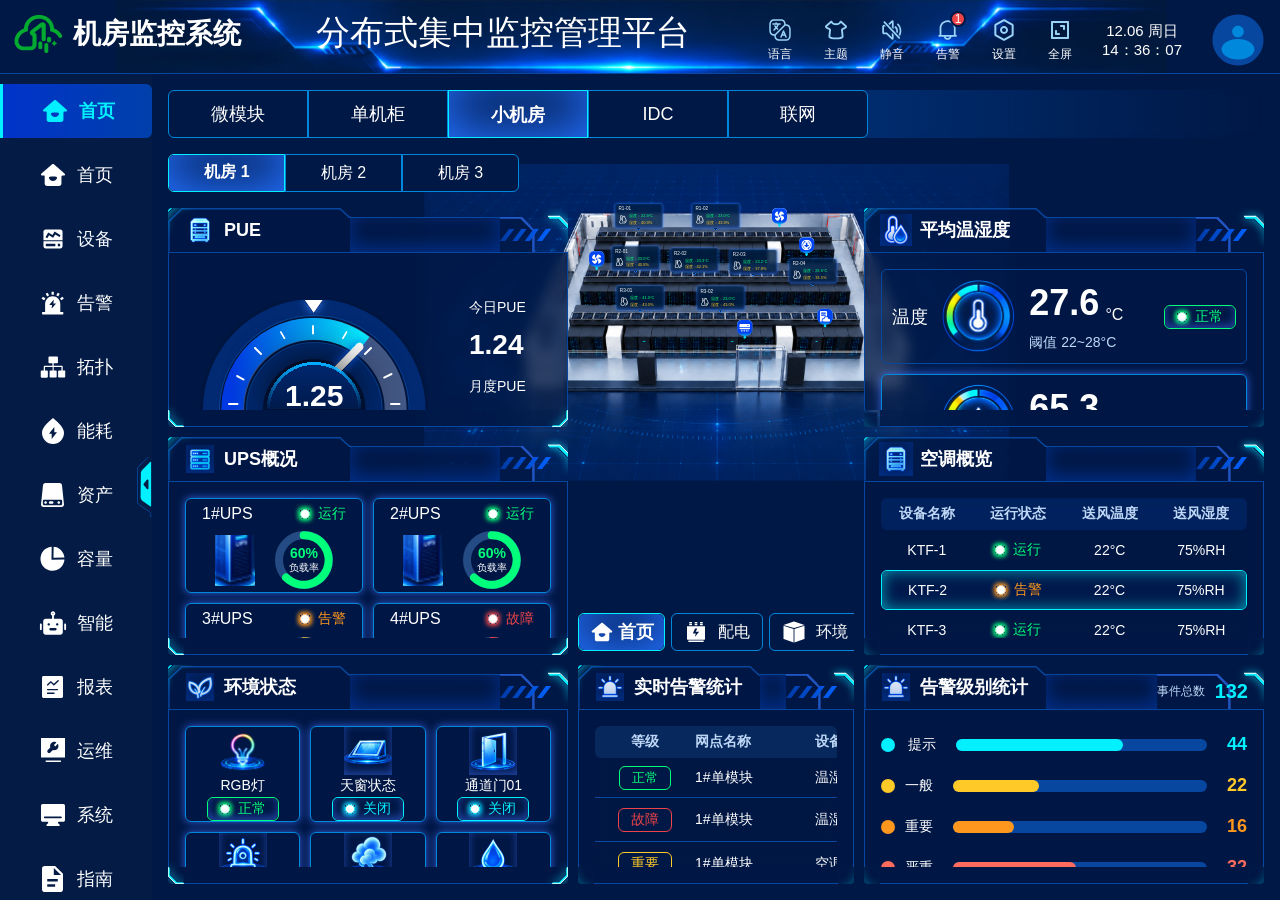
==== commit e7b3994b: "Make monitoring dashboard responsive with fixed navigation and functional scrolling" ====
--- a/output/index.html
+++ b/output/index.html
@@ -1 +1 @@
-<!DOCTYPE html><html lang="zh-CN"><head><meta charset="UTF-8"><meta name="viewport" content="width=device-width, initial-scale=1"><title>机房监控系统 · 小机房</title><link rel="stylesheet" href="styles.css"></head><body><main id="dashboard" style="transform: scale(1); left: 0px; top: 0px;"><header><div class="border-[#0747a0] border-b border-solid content-stretch flex h-[74px] items-start justify-between overflow-clip pb-[4px] pt-[10px] px-[12px] relative w-[1920px]" data-node-id="162:7759" data-name="header"><div class="-translate-x-1/2 absolute h-[76px] left-[calc(50%+0.5px)] top-0 w-[1051px]" data-node-id="76:904" data-name="head_bg 1"><img alt="" class="absolute inset-0 max-w-none object-cover pointer-events-none size-full" src="assets/162_7759_5a623.png"></div><div class="content-stretch flex flex-[1_0_0] gap-[8px] items-center min-w-px relative" data-node-id="63:815"><div class="h-[48px] overflow-clip relative shrink-0 w-[53px]" data-node-id="65:934"><div class="absolute aspect-[132/48] bottom-0 left-0 top-0" data-node-id="65:932" data-name="image 28"><img alt="" class="absolute inset-0 max-w-none object-cover pointer-events-none size-full" src="assets/162_7759_57949.png"></div></div><p class="[word-break:break-word] font-['Noto_Sans_SC:Bold'] font-bold leading-[normal] relative shrink-0 text-[28px] text-white whitespace-nowrap" data-node-id="63:52">机房监控系统</p></div><p class="[word-break:break-word] font-['PingFang_SC:Medium'] leading-[normal] not-italic relative shrink-0 text-[34px] text-shadow-[0px_0px_10px_#0090ff] text-white whitespace-nowrap" data-node-id="63:54">分布式集中监控管理平台</p><div class="content-stretch flex flex-[1_0_0] gap-[24px] items-center justify-end min-w-px relative" data-node-id="63:716"><div class="content-stretch flex flex-col gap-[4px] items-center relative shrink-0 w-[32px]" data-node-id="63:712" data-name="btn" tabindex="0" role="button" aria-label="语言" style="cursor: pointer;"><div class="relative shrink-0 size-[24px]" data-node-id="60:17" data-name="icon_lang"><img alt="" class="absolute block inset-0 max-w-none size-full" src="assets/162_7759_76613.svg"></div><p class="[word-break:break-word] font-['PingFang_SC:Regular'] leading-[normal] min-w-full not-italic relative shrink-0 text-[12px] text-center text-white w-[min-content]" data-node-id="63:58">语言</p></div><div class="content-stretch flex flex-col gap-[4px] items-center relative shrink-0 w-[32px]" data-node-id="63:754" data-name="btn" tabindex="0" role="button" aria-label="主题" style="cursor: pointer;"><div class="relative shrink-0 size-[24px]" data-node-id="I63:754;63:749" data-name="icon_lang"><img alt="" class="absolute block inset-0 max-w-none size-full" src="assets/162_7759_769c6.svg"></div><p class="[word-break:break-word] font-['PingFang_SC:Regular'] leading-[normal] min-w-full not-italic relative shrink-0 text-[12px] text-center text-white w-[min-content]" data-node-id="I63:754;63:58">主题</p></div><div class="content-stretch flex flex-col gap-[4px] items-center relative shrink-0 w-[32px]" data-node-id="63:763" data-name="btn" tabindex="0" role="button" aria-label="静音" style="cursor: pointer;"><div class="relative shrink-0 size-[24px]" data-node-id="I63:763;63:749" data-name="icon_lang"><img alt="" class="absolute block inset-0 max-w-none size-full" src="assets/162_7759_3c972.svg"></div><p class="[word-break:break-word] font-['PingFang_SC:Regular'] leading-[normal] min-w-full not-italic relative shrink-0 text-[12px] text-center text-white w-[min-content]" data-node-id="I63:763;63:58">静音</p></div><div class="content-stretch flex flex-col gap-[4px] items-center relative shrink-0 w-[32px]" data-node-id="63:768" data-name="btn"><div class="relative shrink-0 size-[24px]" data-node-id="I63:768;63:749" data-name="icon_lang"><img alt="" class="absolute block inset-0 max-w-none size-full" src="assets/162_7759_de69d.svg"></div><p class="[word-break:break-word] font-['PingFang_SC:Regular'] leading-[normal] min-w-full not-italic relative shrink-0 text-[12px] text-center text-white w-[min-content]" data-node-id="I63:768;63:58">告警</p><div class="absolute bg-[#ee4448] border-2 border-[#001845] border-solid content-stretch flex flex-col items-center justify-center right-[-2px] rounded-[24px] size-[16px] top-[-6.5px]" data-node-id="I63:768;83:3204" data-name="num_tip"><p class="[text-box-edge:cap_alphabetic] [text-box-trim:trim-both] [word-break:break-word] font-['DIN_Alternate:Bold'] leading-[normal] not-italic relative shrink-0 text-[12px] text-center text-white whitespace-nowrap" data-node-id="I63:768;83:3204;47:279">1</p></div></div><div class="content-stretch flex flex-col gap-[4px] items-center relative shrink-0 w-[32px]" data-node-id="63:774" data-name="btn" tabindex="0" role="button" aria-label="设置" style="cursor: pointer;"><div class="relative shrink-0 size-[24px]" data-node-id="I63:774;63:749" data-name="icon_lang"><img alt="" class="absolute block inset-0 max-w-none size-full" src="assets/162_7759_e7eb1.svg"></div><p class="[word-break:break-word] font-['PingFang_SC:Regular'] leading-[normal] min-w-full not-italic relative shrink-0 text-[12px] text-center text-white w-[min-content]" data-node-id="I63:774;63:58">设置</p></div><div class="content-stretch flex flex-col gap-[4px] items-center relative shrink-0 w-[32px]" data-node-id="63:779" data-name="btn" tabindex="0" role="button" aria-label="全屏" style="cursor: pointer;"><div class="relative shrink-0 size-[24px]" data-node-id="I63:779;63:749" data-name="icon_lang"><img alt="" class="absolute block inset-0 max-w-none size-full" src="assets/162_7759_7457d.svg"></div><p class="[word-break:break-word] font-['PingFang_SC:Regular'] leading-[normal] min-w-full not-italic relative shrink-0 text-[12px] text-center text-white w-[min-content]" data-node-id="I63:779;63:58">全屏</p></div><div class="[word-break:break-word] font-['DIN_Alternate:Bold'] leading-[0] not-italic relative shrink-0 text-[15px] text-center text-white w-[84px]" data-node-id="63:79"><p>10.19 周一</p><p>17：27：03</p></div><div class="relative shrink-0 size-[60px]" data-node-id="63:715" data-name="icon_headpic"><img alt="" class="absolute block inset-0 max-w-none size-full" src="assets/162_7759_a92bf.svg"></div></div></div></header><aside><div class="sidebar-bg"><div class="relative size-full" data-node-id="93:2523" data-name="left_bg"><div class="absolute bottom-0 h-[145px] left-0 mask-alpha mask-intersect mask-no-clip mask-no-repeat mask-position-[0px_3px] mask-size-[152px_142px] w-[152px]" data-node-id="93:2521" style="mask-image:url(&quot;assets/93_2523_b9368.svg&quot;)" data-name="image 48"><img alt="" class="absolute inset-0 max-w-none object-cover pointer-events-none size-full" src="assets/93_2523_3c2b1.png"></div></div></div><div class="content-stretch flex flex-col gap-[10px] items-start py-[10px] relative size-full" data-node-id="93:2189" data-name="left"><div class="bg-gradient-to-r border-[#02f0ff] border-l-3 border-solid content-stretch flex flex-col from-[#0033ca] h-[54px] items-center justify-center px-[24px] py-[12px] relative rounded-br-[6px] rounded-tr-[6px] shrink-0 to-[#0040aa] w-[152px]" data-node-id="I93:2189;93:2015"><div class="content-stretch flex gap-[10px] items-center relative shrink-0" data-node-id="I93:2189;93:2016"><div class="relative shrink-0 size-[28px]" data-node-id="I93:2189;93:2017" data-name="icon_首页"><img alt="" class="absolute block inset-0 max-w-none size-full" src="assets/93_2189_32807.svg"></div><p class="[word-break:break-word] font-['Noto_Sans_SC:Bold'] font-bold leading-[normal] relative shrink-0 text-[#02f0ff] text-[18px] whitespace-nowrap" data-node-id="I93:2189;93:2018">首页</p></div></div><div class="content-stretch flex gap-[10px] h-[54px] items-center justify-center relative shrink-0 w-full" data-node-id="I93:2189;93:2019" tabindex="0" role="button" aria-label="首页" style="cursor: pointer;"><div class="relative shrink-0 size-[28px]" data-node-id="I93:2189;93:2020" data-name="icon_首页"><img alt="" class="absolute block inset-0 max-w-none size-full" src="assets/93_2189_3b634.svg"></div><p class="[word-break:break-word] font-['Noto_Sans_SC:Medium'] font-medium leading-[normal] relative shrink-0 text-[18px] text-white whitespace-nowrap" data-node-id="I93:2189;93:2021">首页</p></div><div class="content-stretch flex gap-[10px] h-[54px] items-center justify-center relative shrink-0 w-full" data-node-id="I93:2189;138:1935" tabindex="0" role="button" aria-label="设备" style="cursor: pointer;"><div class="relative shrink-0 size-[28px]" data-node-id="60:39" data-name="icon_设备"><img alt="" class="absolute block inset-0 max-w-none size-full" src="assets/93_2189_1d3bb.svg"></div><p class="[word-break:break-word] font-['Noto_Sans_SC:Medium'] font-medium leading-[normal] relative shrink-0 text-[#f7fbff] text-[18px] whitespace-nowrap" data-node-id="I93:2189;138:1937">设备</p></div><div class="content-stretch flex gap-[10px] h-[54px] items-center justify-center relative shrink-0 w-full" data-node-id="I93:2189;93:2022" tabindex="0" role="button" aria-label="告警" style="cursor: pointer;"><div class="relative shrink-0 size-[28px]" data-node-id="I93:2189;93:2023" data-name="icon_告警"><img alt="" class="absolute block inset-0 max-w-none size-full" src="assets/93_2189_73fde.svg"></div><p class="[word-break:break-word] font-['Noto_Sans_SC:Medium'] font-medium leading-[normal] relative shrink-0 text-[18px] text-white whitespace-nowrap" data-node-id="I93:2189;93:2024">告警</p></div><div class="content-stretch flex gap-[10px] h-[54px] items-center justify-center relative shrink-0 w-full" data-node-id="I93:2189;93:2025" tabindex="0" role="button" aria-label="拓扑" style="cursor: pointer;"><div class="relative shrink-0 size-[28px]" data-node-id="I93:2189;93:2026" data-name="icon_拓扑"><img alt="" class="absolute block inset-0 max-w-none size-full" src="assets/93_2189_1f2bb.svg"></div><p class="[word-break:break-word] font-['Noto_Sans_SC:Medium'] font-medium leading-[normal] relative shrink-0 text-[18px] text-white whitespace-nowrap" data-node-id="I93:2189;93:2027">拓扑</p></div><div class="content-stretch flex gap-[10px] h-[54px] items-center justify-center relative shrink-0 w-full" data-node-id="I93:2189;93:2028" tabindex="0" role="button" aria-label="能耗" style="cursor: pointer;"><div class="relative shrink-0 size-[28px]" data-node-id="I93:2189;93:2029" data-name="icon_能耗"><img alt="" class="absolute block inset-0 max-w-none size-full" src="assets/93_2189_0e78a.svg"></div><p class="[word-break:break-word] font-['Noto_Sans_SC:Medium'] font-medium leading-[normal] relative shrink-0 text-[18px] text-white whitespace-nowrap" data-node-id="I93:2189;93:2030">能耗</p></div><div class="content-stretch flex gap-[10px] h-[54px] items-center justify-center relative shrink-0 w-full" data-node-id="I93:2189;93:2031" tabindex="0" role="button" aria-label="资产" style="cursor: pointer;"><div class="relative shrink-0 size-[28px]" data-node-id="I93:2189;93:2032" data-name="icon_资产"><img alt="" class="absolute block inset-0 max-w-none size-full" src="assets/93_2189_e14dc.svg"></div><p class="[word-break:break-word] font-['Noto_Sans_SC:Medium'] font-medium leading-[normal] relative shrink-0 text-[18px] text-white whitespace-nowrap" data-node-id="I93:2189;93:2033">资产</p></div><div class="content-stretch flex gap-[10px] h-[54px] items-center justify-center relative shrink-0 w-full" data-node-id="I93:2189;93:2034" tabindex="0" role="button" aria-label="容量" style="cursor: pointer;"><div class="relative shrink-0 size-[28px]" data-node-id="I93:2189;93:2035" data-name="icon_资产"><img alt="" class="absolute block inset-0 max-w-none size-full" src="assets/93_2189_bbbe4.svg"></div><p class="[word-break:break-word] font-['Noto_Sans_SC:Medium'] font-medium leading-[normal] relative shrink-0 text-[18px] text-white whitespace-nowrap" data-node-id="I93:2189;93:2036">容量</p></div><div class="content-stretch flex gap-[10px] h-[54px] items-center justify-center relative shrink-0 w-full" data-node-id="I93:2189;93:2037" tabindex="0" role="button" aria-label="智能" style="cursor: pointer;"><div class="relative shrink-0 size-[28px]" data-node-id="I93:2189;93:2038" data-name="icon_智能"><img alt="" class="absolute block inset-0 max-w-none size-full" src="assets/93_2189_59b05.svg"></div><p class="[word-break:break-word] font-['Noto_Sans_SC:Medium'] font-medium leading-[normal] relative shrink-0 text-[18px] text-white whitespace-nowrap" data-node-id="I93:2189;93:2039">智能</p></div><div class="content-stretch flex gap-[10px] h-[54px] items-center justify-center relative shrink-0 w-full" data-node-id="I93:2189;93:2040" tabindex="0" role="button" aria-label="报表" style="cursor: pointer;"><div class="relative shrink-0 size-[28px]" data-node-id="I93:2189;93:2041" data-name="icon_报表"><img alt="" class="absolute block inset-0 max-w-none size-full" src="assets/93_2189_26e9f.svg"></div><p class="[word-break:break-word] font-['Noto_Sans_SC:Medium'] font-medium leading-[normal] relative shrink-0 text-[18px] text-white whitespace-nowrap" data-node-id="I93:2189;93:2042">报表</p></div><div class="content-stretch flex gap-[10px] h-[54px] items-center justify-center relative shrink-0 w-full" data-node-id="I93:2189;93:2043" tabindex="0" role="button" aria-label="运维" style="cursor: pointer;"><div class="relative shrink-0 size-[28px]" data-node-id="I93:2189;93:2044" data-name="icon_运维"><img alt="" class="absolute block inset-0 max-w-none size-full" src="assets/93_2189_f619d.svg"></div><p class="[word-break:break-word] font-['Noto_Sans_SC:Medium'] font-medium leading-[normal] relative shrink-0 text-[18px] text-white whitespace-nowrap" data-node-id="I93:2189;93:2045">运维</p></div><div class="content-stretch flex gap-[10px] h-[54px] items-center justify-center relative shrink-0 w-full" data-node-id="I93:2189;93:2046" tabindex="0" role="button" aria-label="系统" style="cursor: pointer;"><div class="relative shrink-0 size-[28px]" data-node-id="I93:2189;93:2047" data-name="icon_系统"><img alt="" class="absolute block inset-0 max-w-none size-full" src="assets/93_2189_d83a8.svg"></div><p class="[word-break:break-word] font-['Noto_Sans_SC:Medium'] font-medium leading-[normal] relative shrink-0 text-[18px] text-white whitespace-nowrap" data-node-id="I93:2189;93:2048">系统</p></div><div class="content-stretch flex gap-[10px] h-[54px] items-center justify-center relative shrink-0 w-full" data-node-id="I93:2189;93:2049" tabindex="0" role="button" aria-label="指南" style="cursor: pointer;"><div class="relative shrink-0 size-[28px]" data-node-id="I93:2189;93:2050" data-name="icon_指南"><img alt="" class="absolute block inset-0 max-w-none size-full" src="assets/93_2189_c6d54.svg"></div><p class="[word-break:break-word] font-['Noto_Sans_SC:Medium'] font-medium leading-[normal] relative shrink-0 text-[18px] text-white whitespace-nowrap" data-node-id="I93:2189;93:2051">指南</p></div><div class="absolute h-[1041.5px] right-[-0.5px] top-0 w-[15.5px]" data-node-id="I93:2189;93:2052" data-name="Collapse/Expand_button" tabindex="0" role="button" aria-label="收起或展开导航" style="cursor: pointer;"><div class="absolute inset-[0_-1.72%_0_-3.23%]"><img alt="" class="block max-w-none size-full" src="assets/93_2189_cce13.svg"></div></div></div></aside><section id="workspace"><div id="room-scene"><div class="relative size-full" data-node-id="64:842" data-name="机房主视觉"><div class="-translate-x-1/2 absolute h-[996px] left-1/2 top-[-38px] w-[1769px]" data-node-id="64:843" data-name="小机房(无提示) 1"><img alt="" class="absolute inset-0 max-w-none object-cover pointer-events-none size-full" src="assets/64_842_343d0.png"></div><div class="absolute left-[584px] size-[48px] top-[133px]" data-node-id="85:622" data-name="设备_tip" tabindex="0" role="button" aria-label="查看设备详情" style="cursor: pointer;"><div class="absolute inset-[0_0_-20.25%_0]"><img alt="" class="block max-w-none size-full" src="assets/64_842_80f2c.svg"></div></div><div class="absolute left-[31px] size-[48px] top-[263px]" data-node-id="87:645" data-name="设备_tip" tabindex="0" role="button" aria-label="查看设备详情" style="cursor: pointer;"><div class="absolute inset-[0_0_-20.25%_0]"><img alt="" class="block max-w-none size-full" src="assets/64_842_0be5d.svg"></div></div><div class="absolute left-[666px] size-[48px] top-[221px]" data-node-id="87:630" data-name="设备_tip" tabindex="0" role="button" aria-label="查看设备详情" style="cursor: pointer;"><div class="absolute inset-[0_0_-20.25%_0]"><img alt="" class="block max-w-none size-full" src="assets/64_842_52b15.svg"></div></div><div class="absolute left-[722px] size-[48px] top-[437px]" data-node-id="87:635" data-name="设备_tip" tabindex="0" role="button" aria-label="查看设备详情" style="cursor: pointer;"><div class="absolute inset-[0_0_-20.25%_0]"><img alt="" class="block max-w-none size-full" src="assets/64_842_67f8c.svg"></div></div><div class="absolute left-[479px] size-[48px] top-[471px]" data-node-id="87:640" data-name="设备_tip" tabindex="0" role="button" aria-label="查看设备详情" style="cursor: pointer;"><div class="absolute inset-[0_0_-20.25%_0]"><img alt="" class="block max-w-none size-full" src="assets/64_842_25a63.svg"></div></div><div class="absolute border border-[#0089dc] border-solid content-stretch flex flex-col gap-[6px] items-start justify-center left-[110px] px-[10px] py-[6px] rounded-[6px] shadow-[0px_0px_8px_0px_rgba(64,112,254,0.8)] top-[120px] w-[145px]" data-node-id="64:839" data-name="card_tip" tabindex="0" role="button" aria-label="查看 R1-01" style="cursor: pointer;"><div aria-hidden="true" class="absolute backdrop-blur-[5px] bg-[rgba(1,32,71,0.8)] inset-0 pointer-events-none rounded-[6px]"></div><p class="[word-break:break-word] font-['Roboto:Medium'] font-medium leading-[normal] relative shrink-0 text-[14px] text-white whitespace-nowrap" data-node-id="63:648" style="font-variation-settings:&quot;wdth&quot; 100">R1-01</p><div class="content-stretch flex gap-[6px] items-center relative shrink-0 w-full" data-node-id="64:830"><div class="relative shrink-0 size-[26px]" data-node-id="92:936" data-name="icon_bubbl"><img alt="" class="absolute block inset-0 max-w-none size-full" src="assets/64_842_36135.svg"></div><div class="[word-break:break-word] content-stretch flex flex-[1_0_0] flex-col font-['Noto_Sans_SC:Medium'] font-medium gap-[4px] items-start leading-[normal] min-w-px relative text-[12px] whitespace-nowrap" data-node-id="64:829"><p class="relative shrink-0 text-[#00ff7b]" data-node-id="63:652">温度：22.9°C</p><p class="relative shrink-0 text-[#ffc928]" data-node-id="63:653">湿度：40.9%</p></div></div><div class="-translate-x-1/2 absolute bottom-[-6px] flex h-[6.75px] items-center justify-center left-[calc(50%-0.3px)] w-[10.392px]" data-node-id="65:1056"><div class="-scale-y-100 flex-none"><div class="h-[6.75px] relative w-[10.392px]"><div class="absolute inset-[18.94%_0_-29.63%_0]"><img alt="" class="block max-w-none size-full" src="assets/64_842_88883.svg"></div></div></div></div><div class="absolute inset-0 pointer-events-none rounded-[inherit] shadow-[inset_0px_-3px_8px_0px_rgba(64,112,254,0.5)]"></div></div><div class="absolute border border-[#0089dc] border-solid content-stretch flex flex-col gap-[6px] items-start justify-center left-[100px] px-[10px] py-[6px] rounded-[6px] shadow-[0px_0px_8px_0px_rgba(64,112,254,0.8)] top-[248px] w-[145px]" data-node-id="85:493" data-name="card_tip" tabindex="0" role="button" aria-label="查看 R2-01" style="cursor: pointer;"><div aria-hidden="true" class="absolute backdrop-blur-[5px] bg-[rgba(1,32,71,0.8)] inset-0 pointer-events-none rounded-[6px]"></div><p class="[word-break:break-word] font-['Roboto:Medium'] font-medium leading-[normal] relative shrink-0 text-[14px] text-white whitespace-nowrap" data-node-id="I85:493;63:648" style="font-variation-settings:&quot;wdth&quot; 100">R2-01</p><div class="content-stretch flex gap-[6px] items-center relative shrink-0 w-full" data-node-id="I85:493;64:830"><div class="relative shrink-0 size-[26px]" data-node-id="I85:493;92:936" data-name="icon_bubbl"><img alt="" class="absolute block inset-0 max-w-none size-full" src="assets/64_842_36135.svg"></div><div class="[word-break:break-word] content-stretch flex flex-[1_0_0] flex-col font-['Noto_Sans_SC:Medium'] font-medium gap-[4px] items-start leading-[normal] min-w-px relative text-[12px] whitespace-nowrap" data-node-id="I85:493;64:829"><p class="relative shrink-0 text-[#00ff7b]" data-node-id="I85:493;63:652">温度：23.0°C</p><p class="relative shrink-0 text-[#ffc928]" data-node-id="I85:493;63:653">湿度：40.8%</p></div></div><div class="-translate-x-1/2 absolute bottom-[-6px] flex h-[6.75px] items-center justify-center left-[calc(50%-0.3px)] w-[10.392px]" data-node-id="I85:493;65:1056"><div class="-scale-y-100 flex-none"><div class="h-[6.75px] relative w-[10.392px]"><div class="absolute inset-[18.94%_0_-29.63%_0]"><img alt="" class="block max-w-none size-full" src="assets/64_842_88883.svg"></div></div></div></div><div class="absolute inset-0 pointer-events-none rounded-[inherit] shadow-[inset_0px_-3px_8px_0px_rgba(64,112,254,0.5)]"></div></div><div class="absolute border border-[#0089dc] border-solid content-stretch flex flex-col gap-[6px] items-start justify-center left-[114px] px-[10px] py-[6px] rounded-[6px] shadow-[0px_0px_8px_0px_rgba(64,112,254,0.8)] top-[368px] w-[145px]" data-node-id="85:574" data-name="card_tip" tabindex="0" role="button" aria-label="查看 R3-01" style="cursor: pointer;"><div aria-hidden="true" class="absolute backdrop-blur-[5px] bg-[rgba(1,32,71,0.8)] inset-0 pointer-events-none rounded-[6px]"></div><p class="[word-break:break-word] font-['Roboto:Medium'] font-medium leading-[normal] relative shrink-0 text-[14px] text-white whitespace-nowrap" data-node-id="I85:574;63:648" style="font-variation-settings:&quot;wdth&quot; 100">R3-01</p><div class="content-stretch flex gap-[6px] items-center relative shrink-0 w-full" data-node-id="I85:574;64:830"><div class="relative shrink-0 size-[26px]" data-node-id="I85:574;92:936" data-name="icon_bubbl"><img alt="" class="absolute block inset-0 max-w-none size-full" src="assets/64_842_36135.svg"></div><div class="[word-break:break-word] content-stretch flex flex-[1_0_0] flex-col font-['Noto_Sans_SC:Medium'] font-medium gap-[4px] items-start leading-[normal] min-w-px relative text-[12px] whitespace-nowrap" data-node-id="I85:574;64:829"><p class="relative shrink-0 text-[#00ff7b]" data-node-id="I85:574;63:652">温度：41.0°C</p><p class="relative shrink-0 text-[#ffc928]" data-node-id="I85:574;63:653">湿度：43.0%</p></div></div><div class="-translate-x-1/2 absolute bottom-[-6px] flex h-[6.75px] items-center justify-center left-[calc(50%-0.3px)] w-[10.392px]" data-node-id="I85:574;65:1056"><div class="-scale-y-100 flex-none"><div class="h-[6.75px] relative w-[10.392px]"><div class="absolute inset-[18.94%_0_-29.63%_0]"><img alt="" class="block max-w-none size-full" src="assets/64_842_88883.svg"></div></div></div></div><div class="absolute inset-0 pointer-events-none rounded-[inherit] shadow-[inset_0px_-3px_8px_0px_rgba(64,112,254,0.5)]"></div></div><div class="absolute border border-[#0089dc] border-solid content-stretch flex flex-col gap-[6px] items-start justify-center left-[278px] px-[10px] py-[6px] rounded-[6px] shadow-[0px_0px_8px_0px_rgba(64,112,254,0.8)] top-[254px] w-[145px]" data-node-id="85:530" data-name="card_tip" tabindex="0" role="button" aria-label="查看 R2-02" style="cursor: pointer;"><div aria-hidden="true" class="absolute backdrop-blur-[5px] bg-[rgba(1,32,71,0.8)] inset-0 pointer-events-none rounded-[6px]"></div><p class="[word-break:break-word] font-['Roboto:Medium'] font-medium leading-[normal] relative shrink-0 text-[14px] text-white whitespace-nowrap" data-node-id="I85:530;63:648" style="font-variation-settings:&quot;wdth&quot; 100">R2-02</p><div class="content-stretch flex gap-[6px] items-center relative shrink-0 w-full" data-node-id="I85:530;64:830"><div class="relative shrink-0 size-[26px]" data-node-id="I85:530;92:936" data-name="icon_bubbl"><img alt="" class="absolute block inset-0 max-w-none size-full" src="assets/64_842_36135.svg"></div><div class="[word-break:break-word] content-stretch flex flex-[1_0_0] flex-col font-['Noto_Sans_SC:Medium'] font-medium gap-[4px] items-start leading-[normal] min-w-px relative text-[12px] whitespace-nowrap" data-node-id="I85:530;64:829"><p class="relative shrink-0 text-[#00ff7b]" data-node-id="I85:530;63:652">温度：23.3°C</p><p class="relative shrink-0 text-[#ffc928]" data-node-id="I85:530;63:653">湿度：42.1%</p></div></div><div class="-translate-x-1/2 absolute bottom-[-6px] flex h-[6.75px] items-center justify-center left-[calc(50%-0.3px)] w-[10.392px]" data-node-id="I85:530;65:1056"><div class="-scale-y-100 flex-none"><div class="h-[6.75px] relative w-[10.392px]"><div class="absolute inset-[18.94%_0_-29.63%_0]"><img alt="" class="block max-w-none size-full" src="assets/64_842_88883.svg"></div></div></div></div><div class="absolute inset-0 pointer-events-none rounded-[inherit] shadow-[inset_0px_-3px_8px_0px_rgba(64,112,254,0.5)]"></div></div><div class="absolute border border-[#0089dc] border-solid content-stretch flex flex-col gap-[6px] items-start justify-center left-[358px] px-[10px] py-[6px] rounded-[6px] shadow-[0px_0px_8px_0px_rgba(64,112,254,0.8)] top-[369px] w-[145px]" data-node-id="85:585" data-name="card_tip" tabindex="0" role="button" aria-label="查看 R3-02" style="cursor: pointer;"><div aria-hidden="true" class="absolute backdrop-blur-[5px] bg-[rgba(1,32,71,0.8)] inset-0 pointer-events-none rounded-[6px]"></div><p class="[word-break:break-word] font-['Roboto:Medium'] font-medium leading-[normal] relative shrink-0 text-[14px] text-white whitespace-nowrap" data-node-id="I85:585;63:648" style="font-variation-settings:&quot;wdth&quot; 100">R3-02</p><div class="content-stretch flex gap-[6px] items-center relative shrink-0 w-full" data-node-id="I85:585;64:830"><div class="relative shrink-0 size-[26px]" data-node-id="I85:585;92:936" data-name="icon_bubbl"><img alt="" class="absolute block inset-0 max-w-none size-full" src="assets/64_842_36135.svg"></div><div class="[word-break:break-word] content-stretch flex flex-[1_0_0] flex-col font-['Noto_Sans_SC:Medium'] font-medium gap-[4px] items-start leading-[normal] min-w-px relative text-[12px] whitespace-nowrap" data-node-id="I85:585;64:829"><p class="relative shrink-0 text-[#00ff7b]" data-node-id="I85:585;63:652">温度：23.0°C</p><p class="relative shrink-0 text-[#ffc928]" data-node-id="I85:585;63:653">湿度：43.0%</p></div></div><div class="-translate-x-1/2 absolute bottom-[-6px] flex h-[6.75px] items-center justify-center left-[calc(50%-0.3px)] w-[10.392px]" data-node-id="I85:585;65:1056"><div class="-scale-y-100 flex-none"><div class="h-[6.75px] relative w-[10.392px]"><div class="absolute inset-[18.94%_0_-29.63%_0]"><img alt="" class="block max-w-none size-full" src="assets/64_842_88883.svg"></div></div></div></div><div class="absolute inset-0 pointer-events-none rounded-[inherit] shadow-[inset_0px_-3px_8px_0px_rgba(64,112,254,0.5)]"></div></div><div class="absolute border border-[#0089dc] border-solid content-stretch flex flex-col gap-[6px] items-start justify-center left-[456px] px-[10px] py-[6px] rounded-[6px] shadow-[0px_0px_8px_0px_rgba(64,112,254,0.8)] top-[259px] w-[145px]" data-node-id="85:541" data-name="card_tip" tabindex="0" role="button" aria-label="查看 R2-03" style="cursor: pointer;"><div aria-hidden="true" class="absolute backdrop-blur-[5px] bg-[rgba(1,32,71,0.8)] inset-0 pointer-events-none rounded-[6px]"></div><p class="[word-break:break-word] font-['Roboto:Medium'] font-medium leading-[normal] relative shrink-0 text-[14px] text-white whitespace-nowrap" data-node-id="I85:541;63:648" style="font-variation-settings:&quot;wdth&quot; 100">R2-03</p><div class="content-stretch flex gap-[6px] items-center relative shrink-0 w-full" data-node-id="I85:541;64:830"><div class="relative shrink-0 size-[26px]" data-node-id="I85:541;92:936" data-name="icon_bubbl"><img alt="" class="absolute block inset-0 max-w-none size-full" src="assets/64_842_36135.svg"></div><div class="[word-break:break-word] content-stretch flex flex-[1_0_0] flex-col font-['Noto_Sans_SC:Medium'] font-medium gap-[4px] items-start leading-[normal] min-w-px relative text-[12px] whitespace-nowrap" data-node-id="I85:541;64:829"><p class="relative shrink-0 text-[#00ff7b]" data-node-id="I85:541;63:652">温度：23.2°C</p><p class="relative shrink-0 text-[#ffc928]" data-node-id="I85:541;63:653">湿度：37.8%</p></div></div><div class="-translate-x-1/2 absolute bottom-[-6px] flex h-[6.75px] items-center justify-center left-[calc(50%-0.3px)] w-[10.392px]" data-node-id="I85:541;65:1056"><div class="-scale-y-100 flex-none"><div class="h-[6.75px] relative w-[10.392px]"><div class="absolute inset-[18.94%_0_-29.63%_0]"><img alt="" class="block max-w-none size-full" src="assets/64_842_88883.svg"></div></div></div></div><div class="absolute inset-0 pointer-events-none rounded-[inherit] shadow-[inset_0px_-3px_8px_0px_rgba(64,112,254,0.5)]"></div></div><div class="absolute border border-[#0089dc] border-solid content-stretch flex flex-col gap-[6px] items-start justify-center left-[637px] px-[10px] py-[6px] rounded-[6px] shadow-[0px_0px_8px_0px_rgba(64,112,254,0.8)] top-[287px] w-[145px]" data-node-id="85:552" data-name="card_tip" tabindex="0" role="button" aria-label="查看 R2-04" style="cursor: pointer;"><div aria-hidden="true" class="absolute backdrop-blur-[5px] bg-[rgba(1,32,71,0.8)] inset-0 pointer-events-none rounded-[6px]"></div><p class="[word-break:break-word] font-['Roboto:Medium'] font-medium leading-[normal] relative shrink-0 text-[14px] text-white whitespace-nowrap" data-node-id="I85:552;63:648" style="font-variation-settings:&quot;wdth&quot; 100">R2-04</p><div class="content-stretch flex gap-[6px] items-center relative shrink-0 w-full" data-node-id="I85:552;64:830"><div class="relative shrink-0 size-[26px]" data-node-id="I85:552;92:936" data-name="icon_bubbl"><img alt="" class="absolute block inset-0 max-w-none size-full" src="assets/64_842_36135.svg"></div><div class="[word-break:break-word] content-stretch flex flex-[1_0_0] flex-col font-['Noto_Sans_SC:Medium'] font-medium gap-[4px] items-start leading-[normal] min-w-px relative text-[12px] whitespace-nowrap" data-node-id="I85:552;64:829"><p class="relative shrink-0 text-[#00ff7b]" data-node-id="I85:552;63:652">温度：23.6°C</p><p class="relative shrink-0 text-[#ffc928]" data-node-id="I85:552;63:653">湿度：33.5%</p></div></div><div class="-translate-x-1/2 absolute bottom-[-6px] flex h-[6.75px] items-center justify-center left-[calc(50%-0.3px)] w-[10.392px]" data-node-id="I85:552;65:1056"><div class="-scale-y-100 flex-none"><div class="h-[6.75px] relative w-[10.392px]"><div class="absolute inset-[18.94%_0_-29.63%_0]"><img alt="" class="block max-w-none size-full" src="assets/64_842_88883.svg"></div></div></div></div><div class="absolute inset-0 pointer-events-none rounded-[inherit] shadow-[inset_0px_-3px_8px_0px_rgba(64,112,254,0.5)]"></div></div><div class="absolute border border-[#0089dc] border-solid content-stretch flex flex-col gap-[6px] items-start justify-center left-[343px] px-[10px] py-[6px] rounded-[6px] shadow-[0px_0px_8px_0px_rgba(64,112,254,0.8)] top-[120px] w-[145px]" data-node-id="84:470" data-name="card_tip" tabindex="0" role="button" aria-label="查看 R1-02" style="cursor: pointer;"><div aria-hidden="true" class="absolute backdrop-blur-[5px] bg-[rgba(1,32,71,0.8)] inset-0 pointer-events-none rounded-[6px]"></div><p class="[word-break:break-word] font-['Roboto:Medium'] font-medium leading-[normal] relative shrink-0 text-[14px] text-white whitespace-nowrap" data-node-id="I84:470;63:648" style="font-variation-settings:&quot;wdth&quot; 100">R1-02</p><div class="content-stretch flex gap-[6px] items-center relative shrink-0 w-full" data-node-id="I84:470;64:830"><div class="relative shrink-0 size-[26px]" data-node-id="I84:470;92:936" data-name="icon_bubbl"><img alt="" class="absolute block inset-0 max-w-none size-full" src="assets/64_842_36135.svg"></div><div class="[word-break:break-word] content-stretch flex flex-[1_0_0] flex-col font-['Noto_Sans_SC:Medium'] font-medium gap-[4px] items-start leading-[normal] min-w-px relative text-[12px] whitespace-nowrap" data-node-id="I84:470;64:829"><p class="relative shrink-0 text-[#00ff7b]" data-node-id="I84:470;63:652">温度：23.0°C</p><p class="relative shrink-0 text-[#ffc928]" data-node-id="I84:470;63:653">湿度：43.9%</p></div></div><div class="-translate-x-1/2 absolute bottom-[-6px] flex h-[6.75px] items-center justify-center left-[calc(50%-0.3px)] w-[10.392px]" data-node-id="I84:470;65:1056"><div class="-scale-y-100 flex-none"><div class="h-[6.75px] relative w-[10.392px]"><div class="absolute inset-[18.94%_0_-29.63%_0]"><img alt="" class="block max-w-none size-full" src="assets/64_842_88883.svg"></div></div></div></div><div class="absolute inset-0 pointer-events-none rounded-[inherit] shadow-[inset_0px_-3px_8px_0px_rgba(64,112,254,0.5)]"></div></div></div></div><nav id="categories"><div class="backdrop-blur-[2.5px] content-stretch flex items-center relative w-[1888px]" data-node-id="140:6640" style="background-image:linear-gradient(90deg, rgba(0, 52, 126, 0) 0%, rgba(0, 52, 126, 0.8) 30%, rgba(0, 52, 126, 0.8) 60%, rgba(0, 52, 126, 0) 100%)" data-name="二级导航"><div class="bg-[#001845] border border-[#0089dc] border-solid content-stretch flex h-[48px] items-center justify-center overflow-clip relative rounded-bl-[6px] rounded-tl-[6px] shrink-0 w-[140px]" data-node-id="140:6685" data-name="二级导航" tabindex="0" role="button" aria-label="微模块" style="cursor: pointer;"><p class="[word-break:break-word] font-['Noto_Sans_SC:Medium'] font-medium leading-[normal] relative shrink-0 text-[18px] text-center text-white whitespace-nowrap" data-node-id="I140:6685;140:6678">微模块</p></div><div class="bg-[#001845] border border-[#0089dc] border-solid content-stretch flex h-[48px] items-center justify-center overflow-clip relative shrink-0 w-[140px]" data-node-id="152:6865" data-name="二级导航" tabindex="0" role="button" aria-label="单机柜" style="cursor: pointer;"><p class="[word-break:break-word] font-['Noto_Sans_SC:Medium'] font-medium leading-[normal] relative shrink-0 text-[18px] text-center text-white whitespace-nowrap" data-node-id="I152:6865;140:6678">单机柜</p></div><div class="bg-[#001845] border border-[#02f0ff] border-solid content-stretch flex gap-[10px] h-[48px] items-center justify-center overflow-clip relative shrink-0 w-[140px]" id="node-140_6682"><div class="flex-[1_0_0] h-full min-w-px pointer-events-none relative" data-node-id="140:6680"><div aria-hidden="true" class="absolute bg-[#001845] inset-0"></div><div class="absolute inset-0 rounded-[inherit] shadow-[inset_0px_-10px_50px_0px_#2370ff]"></div></div><p class="-translate-x-1/2 [word-break:break-word] absolute font-['Noto_Sans_SC:Black'] font-black leading-[normal] left-1/2 text-[18px] text-center text-shadow-[0px_0px_8px_black] text-white top-[calc(50%-11px)] whitespace-nowrap" data-node-id="140:6681">小机房</p></div><div class="bg-[#001845] border border-[#0089dc] border-solid content-stretch flex h-[48px] items-center justify-center overflow-clip relative shrink-0 w-[140px]" data-node-id="140:6709" data-name="二级导航" tabindex="0" role="button" aria-label="IDC" style="cursor: pointer;"><p class="[word-break:break-word] font-['Noto_Sans_SC:Medium'] font-medium leading-[normal] relative shrink-0 text-[18px] text-center text-white whitespace-nowrap" data-node-id="I140:6709;140:6678">IDC</p></div><div class="bg-[#001845] border border-[#0089dc] border-solid content-stretch flex h-[48px] items-center justify-center overflow-clip relative rounded-br-[6px] rounded-tr-[6px] shrink-0 w-[140px]" data-node-id="140:6714" data-name="二级导航" tabindex="0" role="button" aria-label="联网" style="cursor: pointer;"><p class="[word-break:break-word] font-['Noto_Sans_SC:Medium'] font-medium leading-[normal] relative shrink-0 text-[18px] text-center text-white whitespace-nowrap" data-node-id="I140:6714;140:6678">联网</p></div></div></nav><nav id="rooms"><div class="content-stretch flex items-center relative w-[1888px]" data-node-id="140:6719" data-name="三级导航"><div class="bg-[#001845] border border-[#02f0ff] border-solid content-stretch flex gap-[10px] h-[38px] items-center justify-center overflow-clip relative rounded-bl-[6px] rounded-tl-[6px] shrink-0" data-node-id="140:6770" data-name="三级导航" tabindex="0" role="button" aria-label="切换机房 1" style="cursor: pointer;"><div class="h-full pointer-events-none relative shrink-0 w-[115px]" data-node-id="I140:6770;140:6763" data-name="点亮"><div aria-hidden="true" class="absolute bg-[#001845] inset-0"></div><div class="absolute inset-0 rounded-[inherit] shadow-[inset_0px_-10px_45px_0px_#2370ff]"></div></div><p class="-translate-x-1/2 [word-break:break-word] absolute font-['Noto_Sans_SC:Black'] font-black leading-[normal] left-[calc(50%+0.5px)] text-[16px] text-center text-shadow-[0px_0px_8px_black] text-white top-[calc(50%-11px)] whitespace-nowrap" data-node-id="I140:6770;140:6764">机房 1</p></div><div class="bg-[#001845] border border-[#0089dc] border-solid content-stretch flex h-[38px] items-center justify-center overflow-clip px-[32px] relative shrink-0" id="node-140_6767" tabindex="0" role="button" aria-label="切换机房 2" style="cursor: pointer;"><p class="[word-break:break-word] leading-[normal] text-[16px] text-center text-white whitespace-nowrap font-[&quot;Noto_Sans_SC:Medium&quot;] font-medium relative shrink-0" id="node-140_6766">机房 2</p></div><div class="bg-[#001845] border border-[#0089dc] border-solid content-stretch flex h-[38px] items-center justify-center overflow-clip px-[32px] relative rounded-br-[6px] rounded-tr-[6px] shrink-0" data-node-id="140:6806" data-name="三级导航" tabindex="0" role="button" aria-label="切换机房 3" style="cursor: pointer;"><p class="[word-break:break-word] font-['Noto_Sans_SC:Medium'] font-medium leading-[normal] relative shrink-0 text-[16px] text-center text-white whitespace-nowrap" data-node-id="I140:6806;140:6766">机房 3</p></div></div></nav><div id="panels"><section id="left-panels"><div class="content-stretch flex flex-col gap-[10px] items-start relative size-full" data-node-id="64:824" data-name="左侧区面板"><div class="content-stretch flex flex-[1_0_0] flex-col items-center min-h-px relative rounded-[4px] w-full" data-node-id="63:155" data-name="PUE"><div class="border-[#0747a0] border-b border-solid content-stretch flex items-center overflow-clip relative shrink-0 w-full" data-node-id="73:378" data-name="box-top"><div class="content-stretch flex gap-[8px] h-[44px] items-center px-[16px] relative shrink-0 w-[182px]" data-node-id="81:2552" data-name="左侧标题"><div class="absolute h-[45px] left-0 top-[0.5px] w-[183.5px]" data-node-id="81:2167"><img alt="" class="absolute block inset-0 max-w-none size-full" src="assets/64_824_4112c.svg"></div><div class="absolute h-[43px] left-px top-px w-[182.5px]" data-node-id="71:118"><div class="absolute inset-[-1.74%_0_0_-0.41%]"><img alt="" class="block max-w-none size-full" src="assets/64_824_b3fdd.svg"></div></div><div class="absolute h-[25.667px] left-0 top-0 w-[23.756px]" data-node-id="72:239" data-name="角标"><div class="absolute inset-[-31.17%_-33.67%_-31.17%_-33.68%]"><img alt="" class="block max-w-none size-full" src="assets/64_824_3bde4.svg"></div></div><div class="relative shrink-0 size-[32px]" data-node-id="93:2542" data-name="icn_PUE"><div class="-translate-y-1/2 absolute aspect-[36/36] left-[-3.13%] right-[-3.13%] top-1/2" data-node-id="93:2531" data-name="image 50"><img alt="" class="absolute inset-0 max-w-none object-cover pointer-events-none size-full" src="assets/64_824_2bc60.png"></div></div><p class="[word-break:break-word] font-['Noto_Sans_SC:Bold'] font-bold leading-[normal] relative shrink-0 text-[18px] text-white whitespace-nowrap" data-node-id="63:163">PUE</p></div><div class="content-stretch flex flex-[1_0_0] h-[44px] items-center justify-end min-w-px pt-[9px] relative" data-node-id="72:353" data-name="右侧点缀"><div class="border-[#0747a0] border-solid border-t-[1.5px] content-stretch flex flex-[1_0_0] flex-col h-full items-end justify-center min-w-px pointer-events-none pr-[16px] relative" data-node-id="81:2787" data-name="占位宽（自适应）"><div aria-hidden="true" class="absolute backdrop-blur-[25px] bg-[rgba(0,24,69,0.8)] inset-0"></div><div class="absolute inset-0 rounded-[inherit] shadow-[inset_0px_-5px_20px_0px_rgba(0,71,207,0.5)]"></div></div><div class="content-stretch flex flex-col gap-[10px] h-full items-end justify-center overflow-clip pr-[16px] relative shrink-0" data-node-id="82:2873" data-name="文字和图标"><div class="absolute h-[37.947px] right-[0.06px] top-[-0.42px] w-[140.055px]" data-node-id="83:3121" data-name="背景框"><img alt="" class="absolute block inset-0 max-w-none size-full" src="assets/64_824_709c3.svg"></div><div class="content-stretch flex flex-[1_0_0] flex-col items-center justify-center min-h-px relative" data-node-id="83:3090" data-name="图标"><div class="h-[12px] relative shrink-0 w-[52.117px]" data-node-id="82:2874" data-name="Union"><img alt="" class="absolute block inset-0 max-w-none size-full" src="assets/64_824_67910.svg"></div></div></div></div><div class="absolute h-[25.667px] right-[0.24px] top-[8px] w-[23.756px]" data-node-id="72:233" data-name="角标"><div class="absolute inset-[-31.17%_-33.67%_-31.17%_-33.68%]"><img alt="" class="block max-w-none size-full" src="assets/64_824_466ff.svg"></div></div></div><div class="backdrop-blur-[6px] bg-[rgba(0,24,69,0.8)] border-[#0747a0] border-l-[1.5px] border-r-[1.5px] border-solid content-stretch flex flex-[1_0_0] gap-[40px] items-center justify-center min-h-px overflow-clip pt-[16px] px-[16px] relative w-full" data-node-id="71:81" data-name="box-center"><div class="content-stretch flex flex-col gap-[10px] h-full items-center justify-center relative shrink-0" data-node-id="71:123"><div class="h-[110px] overflow-clip relative shrink-0 w-[230px]" data-node-id="63:168" data-name="PUE_Gauge"><img src="assets/64_824_b1253.svg" alt="" data-node-id="63:169" style="position: absolute; left: 0px; top: 0px; width: 230px; height: 110px;"><img src="assets/64_824_289f5.svg" alt="" data-node-id="83:3230" style="position: absolute; left: 19.8735px; top: 15.0865px; width: 190.698px; height: 94.9135px;"><img src="assets/64_824_d7b22.svg" alt="" data-node-id="83:3236" style="position: absolute; left: 20.8735px; top: 16.0865px; width: 188.698px; height: 93.9135px;"><img src="assets/64_824_27e4d.svg" alt="" data-node-id="83:3228" style="position: absolute; left: 17.8735px; top: 13.0865px; width: 194.698px; height: 96.9135px;"><img src="assets/64_824_19f05.svg" alt="" data-node-id="63:170" style="position: absolute; left: 22.3799px; top: 17.5577px; width: 148.778px; height: 92.4423px;"><img src="assets/64_824_13ee8.svg" alt="" data-node-id="63:171" style="position: absolute; left: 99.0835px; top: 32.2998px; width: 76.4033px; height: 77.2537px;"><img src="assets/64_824_de6d5.svg" alt="" data-node-id="83:3223" style="position: absolute; left: 22.5742px; top: 17.1213px; width: 185.294px; height: 92.8787px;"><img src="assets/64_824_0cc30.svg" alt="" data-node-id="83:3238" style="position: absolute; left: 29.2002px; top: 102.654px; width: 10.48px; height: 2px;"><img src="assets/64_824_a299d.svg" alt="" data-node-id="84:442" style="position: absolute; left: 164.879px; top: 46.9601px; width: 7.99854px; height: 7.98108px;"><img src="assets/64_824_9433f.svg" alt="" data-node-id="84:446" style="position: absolute; left: 183.959px; top: 73.0389px; width: 9.6875px; height: 5.5752px;"><img src="assets/64_824_ef35a.svg" alt="" data-node-id="84:447" style="position: absolute; left: 36.6191px; top: 75.1542px; width: 9.6875px; height: 5.5752px;"><img src="assets/64_824_6928a.svg" alt="" data-node-id="84:444" style="position: absolute; left: 142.619px; top: 30.8074px; width: 6.24219px; height: 9.32666px;"><img src="assets/64_824_3de0c.svg" alt="" data-node-id="84:445" style="position: absolute; left: 81.1392px; top: 30.7313px; width: 6.24219px; height: 9.32666px;"><img src="assets/64_824_ccc6a.svg" alt="" data-node-id="84:443" style="position: absolute; left: 54.6392px; top: 46.5973px; width: 7.99854px; height: 7.98108px;"><img src="assets/64_824_e5048.svg" alt="" data-node-id="84:441" style="position: absolute; left: 112.94px; top: 24.3846px; width: 2px; height: 10.4615px;"><img src="assets/64_824_e03b6.svg" alt="" data-node-id="83:3233" style="position: absolute; left: 95.8198px; top: 0px; width: 38.3599px; height: 22.6923px;"><img src="assets/64_824_0cc30.svg" alt="" data-node-id="83:3239" style="position: absolute; left: 191.38px; top: 102.654px; width: 10.48px; height: 2px;"><p class="-translate-x-1/2 [text-box-edge:cap_alphabetic] [text-box-trim:trim-both] [word-break:break-word] absolute bottom-[-1.44%] font-['Roboto:Bold'] font-bold leading-[normal] left-[calc(50%+0.22px)] text-[30px] text-center text-white top-[71.21%] w-[153.823px]" data-node-id="63:172" style="font-variation-settings:&quot;wdth&quot; 100">1.25</p></div><p class="[word-break:break-word] font-['Noto_Sans_SC:Medium'] font-medium leading-[normal] relative shrink-0 text-[14px] text-white whitespace-nowrap" data-node-id="63:173">实时PUE</p></div><div class="[word-break:break-word] content-stretch flex flex-col gap-[17px] h-full items-start justify-center leading-[normal] relative shrink-0 text-white w-[68px]" data-node-id="71:80"><div class="content-stretch flex flex-col gap-[12px] items-start justify-center relative shrink-0 w-full" data-node-id="71:78"><p class="font-['Noto_Sans_SC:Medium'] font-medium min-w-full relative shrink-0 text-[14px] w-[min-content]" data-node-id="63:174">今日PUE</p><p class="[text-box-edge:cap_alphabetic] [text-box-trim:trim-both] font-['Roboto:Bold'] font-bold relative shrink-0 text-[28px] whitespace-nowrap" data-node-id="63:175" style="font-variation-settings:&quot;wdth&quot; 100">1.24</p></div><div class="content-stretch flex flex-col gap-[12px] items-start justify-center relative shrink-0 w-full" data-node-id="71:79"><p class="font-['Noto_Sans_SC:Medium'] font-medium min-w-full relative shrink-0 text-[14px] w-[min-content]" data-node-id="63:176">月度PUE</p><p class="[text-box-edge:cap_alphabetic] [text-box-trim:trim-both] font-['Roboto:Bold'] font-bold relative shrink-0 text-[28px] whitespace-nowrap" data-node-id="63:177" style="font-variation-settings:&quot;wdth&quot; 100">1.26</p></div></div></div><div class="content-stretch flex items-center justify-center relative shrink-0 w-full" data-node-id="73:379" data-name="box-bottom"><div class="h-[17px] relative shrink-0 w-[16px]" data-node-id="73:356" data-name="角标"><div class="absolute inset-[-47.06%_-50%]"><img alt="" class="block max-w-none size-full" src="assets/64_824_affb2.svg"></div></div><div class="flex flex-[1_0_0] flex-row items-center self-stretch" data-node-id="72:327"><div class="backdrop-blur-[6px] bg-[rgba(0,24,69,0.8)] border-[#0747a0] border-b-[1.5px] border-solid flex-[1_0_0] h-full min-w-px relative"></div></div><div class="h-[17px] relative shrink-0 w-[16px]" data-node-id="73:361" data-name="角标"><div class="absolute inset-[-47.06%_-50%]"><img alt="" class="block max-w-none size-full" src="assets/64_824_9c1d4.svg"></div></div></div></div><div class="content-stretch flex flex-[1_0_0] flex-col items-center min-h-px overflow-clip relative rounded-[4px] w-full" data-node-id="63:178" data-name="UPS概况"><div class="border-[#0747a0] border-b border-solid content-stretch flex items-center overflow-clip relative shrink-0 w-full" data-node-id="74:751" data-name="box-top"><div class="content-stretch flex gap-[8px] h-[44px] items-center px-[16px] relative shrink-0 w-[182px]" data-node-id="I74:751;81:2552" data-name="左侧标题"><div class="absolute h-[45px] left-0 top-[0.5px] w-[183.5px]" data-node-id="I74:751;81:2167"><img alt="" class="absolute block inset-0 max-w-none size-full" src="assets/64_824_4112c.svg"></div><div class="absolute h-[43px] left-px top-px w-[182.5px]" data-node-id="I74:751;71:118"><div class="absolute inset-[-1.74%_0_0_-0.41%]"><img alt="" class="block max-w-none size-full" src="assets/64_824_b3fdd.svg"></div></div><div class="absolute h-[25.667px] left-0 top-0 w-[23.756px]" data-node-id="I74:751;72:239" data-name="角标"><div class="absolute inset-[-31.17%_-33.67%_-31.17%_-33.68%]"><img alt="" class="block max-w-none size-full" src="assets/64_824_3bde4.svg"></div></div><div class="relative shrink-0 size-[32px]" data-node-id="I74:751;73:372" data-name="icon_sevice"><div class="-translate-y-1/2 absolute aspect-[32/32] left-[6.25%] pointer-events-none right-[6.25%] top-1/2" data-node-id="I74:751;73:372;93:2534" data-name="image 51"><img alt="" class="absolute inset-0 max-w-none object-cover size-full" src="assets/64_824_fb0cf.png"><div class="absolute inset-0 rounded-[inherit] shadow-[inset_0px_-5px_20px_0px_rgba(0,71,207,0.5)]"></div></div></div><p class="[word-break:break-word] font-['Noto_Sans_SC:Bold'] font-bold leading-[normal] relative shrink-0 text-[18px] text-white whitespace-nowrap" data-node-id="I74:751;63:163">UPS概况</p></div><div class="content-stretch flex flex-[1_0_0] h-[44px] items-center justify-end min-w-px pt-[9px] relative" data-node-id="I74:751;72:353" data-name="右侧点缀"><div class="border-[#0747a0] border-solid border-t-[1.5px] content-stretch flex flex-[1_0_0] flex-col h-full items-end justify-center min-w-px pointer-events-none pr-[16px] relative" data-node-id="I74:751;81:2787" data-name="占位宽（自适应）"><div aria-hidden="true" class="absolute backdrop-blur-[25px] bg-[rgba(0,24,69,0.8)] inset-0"></div><div class="absolute inset-0 rounded-[inherit] shadow-[inset_0px_-5px_20px_0px_rgba(0,71,207,0.5)]"></div></div><div class="content-stretch flex flex-col gap-[10px] h-full items-end justify-center overflow-clip pr-[16px] relative shrink-0" data-node-id="I74:751;82:2873" data-name="文字和图标"><div class="absolute h-[37.947px] right-[0.06px] top-[-0.42px] w-[140.055px]" data-node-id="I74:751;83:3121" data-name="背景框"><img alt="" class="absolute block inset-0 max-w-none size-full" src="assets/64_824_709c3.svg"></div><div class="content-stretch flex flex-[1_0_0] flex-col items-center justify-center min-h-px relative" data-node-id="I74:751;83:3090" data-name="图标"><div class="h-[12px] relative shrink-0 w-[52.117px]" data-node-id="I74:751;82:2874" data-name="Union"><img alt="" class="absolute block inset-0 max-w-none size-full" src="assets/64_824_67910.svg"></div></div></div></div><div class="absolute h-[25.667px] right-[0.24px] top-[8px] w-[23.756px]" data-node-id="I74:751;72:233" data-name="角标"><div class="absolute inset-[-31.17%_-33.67%_-31.17%_-33.68%]"><img alt="" class="block max-w-none size-full" src="assets/64_824_466ff.svg"></div></div></div><div class="backdrop-blur-[6px] bg-[rgba(0,24,69,0.8)] border-[#0747a0] border-l-[1.5px] border-r-[1.5px] border-solid flex-[1_0_0] gap-x-[10px] gap-y-[10px] grid grid-cols-[repeat(2,minmax(0,1fr))] grid-rows-[repeat(2,minmax(0,1fr))] min-h-px pt-[16px] px-[16px] relative w-full" data-node-id="73:491" data-name="box-center"><div class="border border-[#0089dc] border-solid content-stretch flex flex-col gap-[12px] items-center justify-self-stretch px-[16px] py-[6px] relative rounded-[6px] self-stretch shadow-[0px_0px_8px_0px_rgba(64,112,254,0.8)] shrink-0" data-node-id="73:450"><div class="content-stretch flex items-center justify-between relative shrink-0 w-full" data-node-id="73:410"><p class="[word-break:break-word] font-['Noto_Sans_SC:Medium'] font-medium leading-[normal] relative shrink-0 text-[16px] text-white whitespace-nowrap" data-node-id="73:411">1#UPS</p><div class="content-stretch flex gap-[8px] items-center relative rounded-[6px] shrink-0" data-node-id="73:567" data-name="状态"><div class="relative shrink-0 size-[10px]" data-node-id="I73:567;73:588"><div class="absolute inset-[-60%]"><img alt="" class="block max-w-none size-full" src="assets/64_824_f2df6.svg"></div></div><p class="[word-break:break-word] font-['PingFang_SC:Regular'] leading-[normal] not-italic relative shrink-0 text-[#00ff7b] text-[14px] whitespace-nowrap" data-node-id="I73:567;73:589">运行</p></div></div><div class="content-stretch flex flex-[1_0_0] gap-[20px] items-center justify-center min-h-px relative w-full" data-node-id="73:415"><div class="aspect-[733/938] h-full overflow-clip relative shrink-0" data-node-id="74:803" data-name="icon_UPS"><div class="-translate-x-1/2 absolute aspect-[110/98] bg-gradient-to-b bottom-[18.41%] from-[rgba(0,116,254,0)] left-[calc(50%+1px)] to-[rgba(0,116,254,0.2)] top-[17.54%]" data-node-id="I74:803;93:1132"></div><div class="-translate-x-1/2 absolute aspect-[1024/1536] bottom-[-31.94%] left-[calc(50%-0.49px)] top-[-31.81%]" data-node-id="I74:803;74:799" data-name="image 39"><img alt="" class="absolute inset-0 max-w-none object-cover pointer-events-none size-full" src="assets/64_824_c6583.png"></div></div><div class="border-8 border-[#244b83] border-solid content-stretch flex flex-col items-center justify-center relative rounded-[29px] shrink-0 size-[58px]" data-node-id="75:863" data-name="圆环进度条"><div class="absolute h-[50px] left-[3.32px] top-[-4px] w-[42.678px]" data-node-id="I75:863;75:828"><div class="absolute inset-[-8%_-9.37%]"><img alt="" class="block max-w-none size-full" src="assets/64_824_95989.svg"></div></div><p class="[word-break:break-word] font-['Inter:Bold'] font-bold leading-[normal] not-italic relative shrink-0 text-[#00ff7b] text-[14px] text-center whitespace-nowrap" data-node-id="I75:863;75:829">60%</p><p class="[word-break:break-word] font-['Noto_Sans_SC:Regular'] font-normal leading-[normal] relative shrink-0 text-[10px] text-white whitespace-nowrap" data-node-id="I75:863;75:830">负载率</p></div></div></div><div class="border border-[#0089dc] border-solid content-stretch flex flex-col gap-[12px] items-center justify-self-stretch px-[16px] py-[6px] relative rounded-[6px] self-stretch shadow-[0px_0px_8px_0px_rgba(64,112,254,0.8)] shrink-0" data-node-id="73:451"><div class="content-stretch flex items-center justify-between relative shrink-0 w-full" data-node-id="I73:451;73:410"><p class="[word-break:break-word] font-['Noto_Sans_SC:Medium'] font-medium leading-[normal] relative shrink-0 text-[16px] text-white whitespace-nowrap" data-node-id="I73:451;73:411">2#UPS</p><div class="content-stretch flex gap-[8px] items-center relative rounded-[6px] shrink-0" data-node-id="I73:451;73:567" data-name="状态"><div class="relative shrink-0 size-[10px]" data-node-id="I73:451;73:567;73:588"><div class="absolute inset-[-60%]"><img alt="" class="block max-w-none size-full" src="assets/64_824_f2df6.svg"></div></div><p class="[word-break:break-word] font-['PingFang_SC:Regular'] leading-[normal] not-italic relative shrink-0 text-[#00ff7b] text-[14px] whitespace-nowrap" data-node-id="I73:451;73:567;73:589">运行</p></div></div><div class="content-stretch flex flex-[1_0_0] gap-[20px] items-center justify-center min-h-px relative w-full" data-node-id="I73:451;73:415"><div class="aspect-[733/938] h-full overflow-clip relative shrink-0" data-node-id="I73:451;74:803" data-name="icon_UPS"><div class="-translate-x-1/2 absolute aspect-[110/98] bg-gradient-to-b bottom-[18.41%] from-[rgba(0,116,254,0)] left-[calc(50%+1px)] to-[rgba(0,116,254,0.2)] top-[17.54%]" data-node-id="I73:451;74:803;93:1132"></div><div class="-translate-x-1/2 absolute aspect-[1024/1536] bottom-[-31.94%] left-[calc(50%-0.49px)] top-[-31.81%]" data-node-id="I73:451;74:803;74:799" data-name="image 39"><img alt="" class="absolute inset-0 max-w-none object-cover pointer-events-none size-full" src="assets/64_824_c6583.png"></div></div><div class="border-8 border-[#244b83] border-solid content-stretch flex flex-col items-center justify-center relative rounded-[29px] shrink-0 size-[58px]" data-node-id="I73:451;75:863" data-name="圆环进度条"><div class="absolute h-[50px] left-[3.32px] top-[-4px] w-[42.678px]" data-node-id="I73:451;75:863;75:828"><div class="absolute inset-[-8%_-9.37%]"><img alt="" class="block max-w-none size-full" src="assets/64_824_95989.svg"></div></div><p class="[word-break:break-word] font-['Inter:Bold'] font-bold leading-[normal] not-italic relative shrink-0 text-[#00ff7b] text-[14px] text-center whitespace-nowrap" data-node-id="I73:451;75:863;75:829">60%</p><p class="[word-break:break-word] font-['Noto_Sans_SC:Regular'] font-normal leading-[normal] relative shrink-0 text-[10px] text-white whitespace-nowrap" data-node-id="I73:451;75:863;75:830">负载率</p></div></div></div><div class="border border-[#0089dc] border-solid content-stretch flex flex-col gap-[12px] items-center justify-self-stretch px-[16px] py-[6px] relative rounded-[6px] self-stretch shadow-[0px_0px_8px_0px_rgba(64,112,254,0.8)] shrink-0" data-node-id="73:465"><div class="content-stretch flex items-center justify-between relative shrink-0 w-full" data-node-id="I73:465;73:410"><p class="[word-break:break-word] font-['Noto_Sans_SC:Medium'] font-medium leading-[normal] relative shrink-0 text-[16px] text-white whitespace-nowrap" data-node-id="I73:465;73:411">3#UPS</p><div class="content-stretch flex gap-[8px] items-center relative rounded-[6px] shrink-0" data-node-id="I73:465;73:567" data-name="状态"><div class="relative shrink-0 size-[10px]" data-node-id="I73:465;73:567;73:594"><div class="absolute inset-[-60%]"><img alt="" class="block max-w-none size-full" src="assets/64_824_d0dd4.svg"></div></div><p class="[word-break:break-word] font-['PingFang_SC:Regular'] leading-[normal] not-italic relative shrink-0 text-[#ff961d] text-[14px] whitespace-nowrap" data-node-id="I73:465;73:567;73:595">告警</p></div></div><div class="content-stretch flex flex-[1_0_0] gap-[20px] items-center justify-center min-h-px relative w-full" data-node-id="I73:465;73:415"><div class="aspect-[733/938] h-full overflow-clip relative shrink-0" data-node-id="I73:465;74:803" data-name="icon_UPS"><div class="-translate-x-1/2 absolute aspect-[110/98] bg-gradient-to-b bottom-[18.41%] from-[rgba(0,116,254,0)] left-[calc(50%+1px)] to-[rgba(0,116,254,0.2)] top-[17.54%]" data-node-id="I73:465;74:803;93:1132"></div><div class="-translate-x-1/2 absolute aspect-[1024/1536] bottom-[-31.94%] left-[calc(50%-0.49px)] top-[-31.81%]" data-node-id="I73:465;74:803;74:799" data-name="image 39"><img alt="" class="absolute inset-0 max-w-none object-cover pointer-events-none size-full" src="assets/64_824_c6583.png"></div></div><div class="border-8 border-[#244b83] border-solid content-stretch flex flex-col items-center justify-center relative rounded-[29px] shrink-0 size-[58px]" data-node-id="I73:465;75:863" data-name="圆环进度条"><div class="absolute h-[50px] left-[-3.28px] top-[-4px] w-[49.276px]" data-node-id="I73:465;75:863;75:833"><div class="absolute inset-[-8%_-8.12%]"><img alt="" class="block max-w-none size-full" src="assets/64_824_33dfa.svg"></div></div><p class="[word-break:break-word] font-['Inter:Bold'] font-bold leading-[normal] not-italic relative shrink-0 text-[#ffc928] text-[14px] text-center whitespace-nowrap" data-node-id="I73:465;75:863;75:834">78%</p><p class="[word-break:break-word] font-['Noto_Sans_SC:Regular'] font-normal leading-[normal] relative shrink-0 text-[10px] text-white whitespace-nowrap" data-node-id="I73:465;75:863;75:835">负载率</p></div></div></div><div class="border border-[#0089dc] border-solid content-stretch flex flex-col gap-[12px] items-center justify-self-stretch px-[16px] py-[6px] relative rounded-[6px] self-stretch shadow-[0px_0px_8px_0px_rgba(64,112,254,0.8)] shrink-0" data-node-id="73:466"><div class="content-stretch flex items-center justify-between relative shrink-0 w-full" data-node-id="I73:466;73:410"><p class="[word-break:break-word] font-['Noto_Sans_SC:Medium'] font-medium leading-[normal] relative shrink-0 text-[16px] text-white whitespace-nowrap" data-node-id="I73:466;73:411">4#UPS</p><div class="content-stretch flex gap-[8px] items-center relative rounded-[6px] shrink-0" data-node-id="I73:466;73:567" data-name="状态"><div class="relative shrink-0 size-[10px]" data-node-id="I73:466;73:567;73:597"><div class="absolute inset-[-60%]"><img alt="" class="block max-w-none size-full" src="assets/64_824_4b79f.svg"></div></div><p class="[word-break:break-word] font-['PingFang_SC:Regular'] leading-[normal] not-italic relative shrink-0 text-[#ee4448] text-[14px] whitespace-nowrap" data-node-id="I73:466;73:567;73:598">故障</p></div></div><div class="content-stretch flex flex-[1_0_0] gap-[20px] items-center justify-center min-h-px relative w-full" data-node-id="I73:466;73:415"><div class="aspect-[733/938] h-full overflow-clip relative shrink-0" data-node-id="I73:466;74:803" data-name="icon_UPS"><div class="-translate-x-1/2 absolute aspect-[110/98] bg-gradient-to-b bottom-[18.41%] from-[rgba(0,116,254,0)] left-[calc(50%+1px)] to-[rgba(0,116,254,0.2)] top-[17.54%]" data-node-id="I73:466;74:803;93:1132"></div><div class="-translate-x-1/2 absolute aspect-[1024/1536] bottom-[-31.94%] left-[calc(50%-0.49px)] top-[-31.81%]" data-node-id="I73:466;74:803;74:799" data-name="image 39"><img alt="" class="absolute inset-0 max-w-none object-cover pointer-events-none size-full" src="assets/64_824_c6583.png"></div></div><div class="border-8 border-[#244b83] border-solid content-stretch flex flex-col items-center justify-center relative rounded-[29px] shrink-0 size-[58px]" data-node-id="I73:466;75:863" data-name="圆环进度条"><div class="absolute left-[-4px] size-[50px] top-[-4px]" data-node-id="I73:466;75:863;75:841"><div class="absolute inset-[-8%]"><img alt="" class="block max-w-none size-full" src="assets/64_824_07c30.svg"></div></div><p class="[word-break:break-word] font-['Inter:Bold'] font-bold leading-[normal] not-italic relative shrink-0 text-[#ee4448] text-[14px] text-center whitespace-nowrap" data-node-id="I73:466;75:863;75:839">92%</p><p class="[word-break:break-word] font-['Noto_Sans_SC:Regular'] font-normal leading-[normal] relative shrink-0 text-[10px] text-white whitespace-nowrap" data-node-id="I73:466;75:863;75:840">负载率</p></div></div></div></div><div class="content-stretch flex items-center justify-center relative shrink-0 w-full" data-node-id="73:515" data-name="box-bottom"><div class="h-[17px] relative shrink-0 w-[16px]" data-node-id="I73:515;73:356" data-name="角标"><div class="absolute inset-[-47.06%_-50%]"><img alt="" class="block max-w-none size-full" src="assets/64_824_affb2.svg"></div></div><div class="flex flex-[1_0_0] flex-row items-center self-stretch" data-node-id="I73:515;72:327"><div class="backdrop-blur-[6px] bg-[rgba(0,24,69,0.8)] border-[#0747a0] border-b-[1.5px] border-solid flex-[1_0_0] h-full min-w-px relative"></div></div><div class="h-[17px] relative shrink-0 w-[16px]" data-node-id="I73:515;73:361" data-name="角标"><div class="absolute inset-[-47.06%_-50%]"><img alt="" class="block max-w-none size-full" src="assets/64_824_9c1d4.svg"></div></div></div></div><div class="content-stretch flex flex-[1_0_0] flex-col items-center min-h-px overflow-clip relative rounded-[4px] w-full" data-node-id="63:229" data-name="环境状态"><div class="border-[#0747a0] border-b border-solid content-stretch flex items-center overflow-clip relative shrink-0 w-full" data-node-id="74:774" data-name="box-top"><div class="content-stretch flex gap-[8px] h-[44px] items-center px-[16px] relative shrink-0 w-[182px]" data-node-id="I74:774;81:2552" data-name="左侧标题"><div class="absolute h-[45px] left-0 top-[0.5px] w-[183.5px]" data-node-id="I74:774;81:2167"><img alt="" class="absolute block inset-0 max-w-none size-full" src="assets/64_824_4112c.svg"></div><div class="absolute h-[43px] left-px top-px w-[182.5px]" data-node-id="I74:774;71:118"><div class="absolute inset-[-1.74%_0_0_-0.41%]"><img alt="" class="block max-w-none size-full" src="assets/64_824_b3fdd.svg"></div></div><div class="absolute h-[25.667px] left-0 top-0 w-[23.756px]" data-node-id="I74:774;72:239" data-name="角标"><div class="absolute inset-[-31.17%_-33.67%_-31.17%_-33.68%]"><img alt="" class="block max-w-none size-full" src="assets/64_824_3bde4.svg"></div></div><div class="relative shrink-0 size-[32px]" data-node-id="I74:774;73:372" data-name="icn_envirement"><div class="-translate-y-1/2 absolute aspect-[32/32] left-[6.25%] pointer-events-none right-[6.25%] top-1/2" data-node-id="I74:774;73:372;93:2528" data-name="image 49"><img alt="" class="absolute inset-0 max-w-none object-cover size-full" src="assets/64_824_e339d.png"><div class="absolute inset-0 rounded-[inherit] shadow-[inset_0px_-5px_20px_0px_rgba(0,71,207,0.5)]"></div></div></div><p class="[word-break:break-word] font-['Noto_Sans_SC:Bold'] font-bold leading-[normal] relative shrink-0 text-[18px] text-white whitespace-nowrap" data-node-id="I74:774;63:163">环境状态</p></div><div class="content-stretch flex flex-[1_0_0] h-[44px] items-center justify-end min-w-px pt-[9px] relative" data-node-id="I74:774;72:353" data-name="右侧点缀"><div class="border-[#0747a0] border-solid border-t-[1.5px] content-stretch flex flex-[1_0_0] flex-col h-full items-end justify-center min-w-px pointer-events-none pr-[16px] relative" data-node-id="I74:774;81:2787" data-name="占位宽（自适应）"><div aria-hidden="true" class="absolute backdrop-blur-[25px] bg-[rgba(0,24,69,0.8)] inset-0"></div><div class="absolute inset-0 rounded-[inherit] shadow-[inset_0px_-5px_20px_0px_rgba(0,71,207,0.5)]"></div></div><div class="content-stretch flex flex-col gap-[10px] h-full items-end justify-center overflow-clip pr-[16px] relative shrink-0" data-node-id="I74:774;82:2873" data-name="文字和图标"><div class="absolute h-[37.947px] right-[0.06px] top-[-0.42px] w-[140.055px]" data-node-id="I74:774;83:3121" data-name="背景框"><img alt="" class="absolute block inset-0 max-w-none size-full" src="assets/64_824_709c3.svg"></div><div class="content-stretch flex flex-[1_0_0] flex-col items-center justify-center min-h-px relative" data-node-id="I74:774;83:3090" data-name="图标"><div class="h-[12px] relative shrink-0 w-[52.117px]" data-node-id="I74:774;82:2874" data-name="Union"><img alt="" class="absolute block inset-0 max-w-none size-full" src="assets/64_824_67910.svg"></div></div></div></div><div class="absolute h-[25.667px] right-[0.24px] top-[8px] w-[23.756px]" data-node-id="I74:774;72:233" data-name="角标"><div class="absolute inset-[-31.17%_-33.67%_-31.17%_-33.68%]"><img alt="" class="block max-w-none size-full" src="assets/64_824_466ff.svg"></div></div></div><div class="backdrop-blur-[6px] bg-[rgba(0,24,69,0.8)] border-[#0747a0] border-l-[1.5px] border-r-[1.5px] border-solid flex-[1_0_0] gap-x-[10px] gap-y-[10px] grid grid-cols-[repeat(3,minmax(0,1fr))] grid-rows-[repeat(2,minmax(0,1fr))] min-h-px pt-[16px] px-[16px] relative w-full" data-node-id="74:700" data-name="box-center"><div class="border border-[#0089dc] border-solid content-stretch flex flex-col gap-[2px] items-center justify-self-stretch overflow-clip px-[16px] relative rounded-[6px] self-stretch shadow-[0px_0px_8px_0px_rgba(64,112,254,0.8)] shrink-0" data-node-id="74:649"><div class="pointer-events-none relative shrink-0 size-[48px]" data-node-id="77:1004" data-name="icon_light"><img alt="" class="absolute inset-0 max-w-none object-cover pointer-events-none size-full" src="assets/64_824_22a75.png"></div><p class="[word-break:break-word] font-['Noto_Sans_SC:Medium'] font-medium leading-[normal] relative shrink-0 text-[14px] text-center text-white whitespace-nowrap" data-node-id="63:243">RGB灯</p><div class="border border-[#00ff7b] border-solid content-stretch flex gap-[8px] items-center px-[12px] py-[2px] relative rounded-[6px] shrink-0" data-node-id="76:908" data-name="状态"><div aria-hidden="true" class="absolute bg-[#001845] inset-0 pointer-events-none rounded-[6px]"></div><div class="relative shrink-0 size-[10px]" data-node-id="I76:908;41:95"><div class="absolute inset-[-60%]"><img alt="" class="block max-w-none size-full" src="assets/64_824_f2df6.svg"></div></div><p class="[word-break:break-word] font-['PingFang_SC:Regular'] leading-[normal] not-italic relative shrink-0 text-[#00ff7b] text-[14px] whitespace-nowrap" data-node-id="I76:908;41:97">正常</p><div class="absolute inset-0 pointer-events-none rounded-[inherit] shadow-[inset_0px_-3px_8px_0px_rgba(64,112,254,0.5)]"></div></div></div><div class="border border-[#0089dc] border-solid content-stretch flex flex-col gap-[2px] items-center justify-self-stretch overflow-clip px-[16px] relative rounded-[6px] self-stretch shadow-[0px_0px_8px_0px_rgba(64,112,254,0.8)] shrink-0" data-node-id="74:658"><div class="pointer-events-none relative shrink-0 size-[48px]" data-node-id="I74:658;74:654" data-name="icon_window"><img alt="" class="absolute inset-0 max-w-none object-cover size-full" src="assets/64_824_249be.png"><div class="absolute inset-0 rounded-[inherit] shadow-[inset_0px_-3px_8px_0px_rgba(64,112,254,0.5)]"></div></div><p class="[word-break:break-word] font-['Noto_Sans_SC:Medium'] font-medium leading-[normal] relative shrink-0 text-[14px] text-center text-white whitespace-nowrap" data-node-id="I74:658;63:243">天窗状态</p><div class="border border-[#02f0ff] border-solid content-stretch flex gap-[8px] items-center px-[12px] py-[2px] relative rounded-[6px] shrink-0" data-node-id="I74:658;76:908" data-name="状态"><div aria-hidden="true" class="absolute bg-[#001845] inset-0 pointer-events-none rounded-[6px]"></div><div class="relative shrink-0 size-[10px]" data-node-id="I74:658;76:908;41:106"><div class="absolute inset-[-60%]"><img alt="" class="block max-w-none size-full" src="assets/64_824_621ec.svg"></div></div><p class="[word-break:break-word] font-['PingFang_SC:Regular'] leading-[normal] not-italic relative shrink-0 text-[#02f0ff] text-[14px] whitespace-nowrap" data-node-id="I74:658;76:908;41:107">关闭</p><div class="absolute inset-0 pointer-events-none rounded-[inherit] shadow-[inset_0px_-3px_8px_0px_rgba(64,112,254,0.5)]"></div></div></div><div class="border border-[#0089dc] border-solid content-stretch flex flex-col gap-[2px] items-center justify-self-stretch overflow-clip px-[16px] relative rounded-[6px] self-stretch shadow-[0px_0px_8px_0px_rgba(64,112,254,0.8)] shrink-0" data-node-id="74:667"><div class="pointer-events-none relative shrink-0 size-[48px]" data-node-id="I74:667;74:654" data-name="icon_door"><img alt="" class="absolute inset-0 max-w-none object-cover size-full" src="assets/64_824_76d3d.png"><div class="absolute inset-0 rounded-[inherit] shadow-[inset_0px_-3px_8px_0px_rgba(64,112,254,0.5)]"></div></div><p class="[word-break:break-word] font-['Noto_Sans_SC:Medium'] font-medium leading-[normal] relative shrink-0 text-[14px] text-center text-white whitespace-nowrap" data-node-id="I74:667;63:243">通道门01</p><div class="border border-[#02f0ff] border-solid content-stretch flex gap-[8px] items-center px-[12px] py-[2px] relative rounded-[6px] shrink-0" data-node-id="I74:667;76:908" data-name="状态"><div aria-hidden="true" class="absolute bg-[#001845] inset-0 pointer-events-none rounded-[6px]"></div><div class="relative shrink-0 size-[10px]" data-node-id="I74:667;76:908;41:106"><div class="absolute inset-[-60%]"><img alt="" class="block max-w-none size-full" src="assets/64_824_621ec.svg"></div></div><p class="[word-break:break-word] font-['PingFang_SC:Regular'] leading-[normal] not-italic relative shrink-0 text-[#02f0ff] text-[14px] whitespace-nowrap" data-node-id="I74:667;76:908;41:107">关闭</p><div class="absolute inset-0 pointer-events-none rounded-[inherit] shadow-[inset_0px_-3px_8px_0px_rgba(64,112,254,0.5)]"></div></div></div><div class="border border-[#0089dc] border-solid content-stretch flex flex-col gap-[2px] items-center justify-self-stretch overflow-clip px-[16px] relative rounded-[6px] self-stretch shadow-[0px_0px_8px_0px_rgba(64,112,254,0.8)] shrink-0" data-node-id="74:676"><div class="pointer-events-none relative shrink-0 size-[48px]" data-node-id="I74:676;74:654" data-name="icon_alert"><img alt="" class="absolute inset-0 max-w-none object-cover size-full" src="assets/64_824_e77eb.png"><div class="absolute inset-0 rounded-[inherit] shadow-[inset_0px_-3px_8px_0px_rgba(64,112,254,0.5)]"></div></div><p class="[word-break:break-word] font-['Noto_Sans_SC:Medium'] font-medium leading-[normal] relative shrink-0 text-[14px] text-center text-white whitespace-nowrap" data-node-id="I74:676;63:243">声光报警</p><div class="border border-[#02f0ff] border-solid content-stretch flex gap-[8px] items-center px-[12px] py-[2px] relative rounded-[6px] shrink-0" data-node-id="I74:676;76:908" data-name="状态"><div aria-hidden="true" class="absolute bg-[#001845] inset-0 pointer-events-none rounded-[6px]"></div><div class="relative shrink-0 size-[10px]" data-node-id="I74:676;76:908;41:106"><div class="absolute inset-[-60%]"><img alt="" class="block max-w-none size-full" src="assets/64_824_621ec.svg"></div></div><p class="[word-break:break-word] font-['PingFang_SC:Regular'] leading-[normal] not-italic relative shrink-0 text-[#02f0ff] text-[14px] whitespace-nowrap" data-node-id="I74:676;76:908;41:107">待机</p><div class="absolute inset-0 pointer-events-none rounded-[inherit] shadow-[inset_0px_-3px_8px_0px_rgba(64,112,254,0.5)]"></div></div></div><div class="border border-[#0089dc] border-solid content-stretch flex flex-col gap-[2px] items-center justify-self-stretch overflow-clip px-[16px] relative rounded-[6px] self-stretch shadow-[0px_0px_8px_0px_rgba(64,112,254,0.8)] shrink-0" data-node-id="74:677"><div class="pointer-events-none relative shrink-0 size-[48px]" data-node-id="I74:677;74:654" data-name="icon_smoke"><img alt="" class="absolute inset-0 max-w-none object-cover size-full" src="assets/64_824_00dea.png"><div class="absolute inset-0 rounded-[inherit] shadow-[inset_0px_-3px_8px_0px_rgba(64,112,254,0.5)]"></div></div><p class="[word-break:break-word] font-['Noto_Sans_SC:Medium'] font-medium leading-[normal] relative shrink-0 text-[14px] text-center text-white whitespace-nowrap" data-node-id="I74:677;63:243">烟雾状态</p><div class="border border-[#00ff7b] border-solid content-stretch flex gap-[8px] items-center px-[12px] py-[2px] relative rounded-[6px] shrink-0" data-node-id="I74:677;76:908" data-name="状态"><div aria-hidden="true" class="absolute bg-[#001845] inset-0 pointer-events-none rounded-[6px]"></div><div class="relative shrink-0 size-[10px]" data-node-id="I74:677;76:908;41:95"><div class="absolute inset-[-60%]"><img alt="" class="block max-w-none size-full" src="assets/64_824_f2df6.svg"></div></div><p class="[word-break:break-word] font-['PingFang_SC:Regular'] leading-[normal] not-italic relative shrink-0 text-[#00ff7b] text-[14px] whitespace-nowrap" data-node-id="I74:677;76:908;41:97">正常</p><div class="absolute inset-0 pointer-events-none rounded-[inherit] shadow-[inset_0px_-3px_8px_0px_rgba(64,112,254,0.5)]"></div></div></div><div class="border border-[#0089dc] border-solid content-stretch flex flex-col gap-[2px] items-center justify-self-stretch overflow-clip px-[16px] relative rounded-[6px] self-stretch shadow-[0px_0px_8px_0px_rgba(64,112,254,0.8)] shrink-0" data-node-id="74:678"><div class="pointer-events-none relative shrink-0 size-[48px]" data-node-id="I74:678;74:654" data-name="icon_water"><img alt="" class="absolute inset-0 max-w-none object-cover size-full" src="assets/64_824_21bc4.png"><div class="absolute inset-0 rounded-[inherit] shadow-[inset_0px_-3px_8px_0px_rgba(64,112,254,0.5)]"></div></div><p class="[word-break:break-word] font-['Noto_Sans_SC:Medium'] font-medium leading-[normal] relative shrink-0 text-[14px] text-center text-white whitespace-nowrap" data-node-id="I74:678;63:243">漏水状态</p><div class="border border-[#ff961d] border-solid content-stretch flex gap-[8px] items-center px-[12px] py-[2px] relative rounded-[6px] shrink-0" data-node-id="I74:678;76:908" data-name="状态"><div aria-hidden="true" class="absolute bg-[#001845] inset-0 pointer-events-none rounded-[6px]"></div><div class="relative shrink-0 size-[10px]" data-node-id="I74:678;76:908;41:100"><div class="absolute inset-[-60%]"><img alt="" class="block max-w-none size-full" src="assets/64_824_d0dd4.svg"></div></div><p class="[word-break:break-word] font-['PingFang_SC:Regular'] leading-[normal] not-italic relative shrink-0 text-[#ff961d] text-[14px] whitespace-nowrap" data-node-id="I74:678;76:908;41:101">告警</p><div class="absolute inset-0 pointer-events-none rounded-[inherit] shadow-[inset_0px_-3px_8px_0px_rgba(64,112,254,0.5)]"></div></div></div></div><div class="content-stretch flex items-center justify-center relative shrink-0 w-full" data-node-id="74:740" data-name="box-bottom"><div class="h-[17px] relative shrink-0 w-[16px]" data-node-id="I74:740;73:356" data-name="角标"><div class="absolute inset-[-47.06%_-50%]"><img alt="" class="block max-w-none size-full" src="assets/64_824_affb2.svg"></div></div><div class="flex flex-[1_0_0] flex-row items-center self-stretch" data-node-id="I74:740;72:327"><div class="backdrop-blur-[6px] bg-[rgba(0,24,69,0.8)] border-[#0747a0] border-b-[1.5px] border-solid flex-[1_0_0] h-full min-w-px relative"></div></div><div class="h-[17px] relative shrink-0 w-[16px]" data-node-id="I74:740;73:361" data-name="角标"><div class="absolute inset-[-47.06%_-50%]"><img alt="" class="block max-w-none size-full" src="assets/64_824_9c1d4.svg"></div></div></div></div></div></section><section id="center-panel"><div class="content-stretch flex flex-col gap-[10px] items-center relative size-full" data-node-id="100:2264" data-name="中间区面板"><div class="content-stretch flex gap-[6px] items-center relative shrink-0" data-node-id="100:2265" data-name="小机房按钮"><div class="bg-[#001845] border border-[#02f0ff] border-solid content-stretch flex h-[38px] items-center justify-center relative rounded-[6px] shrink-0 w-[87px]" data-node-id="100:2266"><div class="flex-[1_0_0] h-full min-w-px pointer-events-none relative rounded-[6px]" data-node-id="100:2267" data-name="高亮"><div aria-hidden="true" class="absolute bg-[#001845] inset-0 rounded-[6px]"></div><div class="absolute inset-0 rounded-[inherit] shadow-[inset_0px_-10px_45px_0px_#2370ff]"></div></div><div class="-translate-x-1/2 -translate-y-1/2 absolute content-stretch flex gap-[4px] items-center left-1/2 top-1/2" data-node-id="100:2268" data-name="文字"><div class="relative shrink-0 size-[24px]" data-node-id="100:2269" data-name="icon_首页"><img alt="" class="absolute block inset-0 max-w-none size-full" src="assets/100_2264_6e8f2.svg"></div><p class="[word-break:break-word] font-['Noto_Sans_SC:Black'] font-black leading-[normal] relative shrink-0 text-[18px] text-center text-shadow-[0px_0px_8px_black] text-white whitespace-nowrap" data-node-id="100:2270">首页</p></div></div><div class="bg-[#001845] border border-[#0089dc] border-solid content-stretch flex gap-[10px] h-[38px] items-center justify-center px-[12px] relative rounded-[6px] shrink-0" data-node-id="100:2271"><div class="relative shrink-0 size-[24px]" data-node-id="100:2272" data-name="ico_power"><img alt="" class="absolute block inset-0 max-w-none size-full" src="assets/100_2264_d622c.svg"></div><p class="[word-break:break-word] font-['Noto_Sans_SC:Medium'] font-medium leading-[normal] relative shrink-0 text-[16px] text-center text-white whitespace-nowrap" data-node-id="100:2273">配电</p></div><div class="bg-[#001845] border border-[#0089dc] border-solid content-stretch flex gap-[10px] h-[38px] items-center justify-center px-[12px] relative rounded-[6px] shrink-0" data-node-id="100:2274"><div class="relative shrink-0 size-[24px]" data-node-id="100:2275" data-name="icon_envi"><img alt="" class="absolute block inset-0 max-w-none size-full" src="assets/100_2264_d7f14.svg"></div><p class="[word-break:break-word] font-['Noto_Sans_SC:Medium'] font-medium leading-[normal] relative shrink-0 text-[16px] text-center text-white whitespace-nowrap" data-node-id="100:2276">环境</p></div><div class="bg-[#001845] border border-[#0089dc] border-solid content-stretch flex gap-[10px] h-[38px] items-center justify-center px-[12px] relative rounded-[6px] shrink-0" data-node-id="100:2277"><div class="relative shrink-0 size-[24px]" data-node-id="100:2278" data-name="icon_Capacity"><img alt="" class="absolute block inset-0 max-w-none size-full" src="assets/100_2264_d407b.svg"></div><p class="[word-break:break-word] font-['Noto_Sans_SC:Medium'] font-medium leading-[normal] relative shrink-0 text-[16px] text-center text-white whitespace-nowrap" data-node-id="100:2279">容量</p></div><div class="bg-[#001845] border border-[#0089dc] border-solid content-stretch flex gap-[10px] h-[38px] items-center justify-center px-[12px] relative rounded-[6px] shrink-0" data-node-id="100:2280"><div class="overflow-clip relative shrink-0 size-[24px]" data-node-id="100:2281" data-name="icon_Camera"><div class="-translate-x-1/2 absolute aspect-[38.8912467956543/47.999996185302734] bottom-0 left-[calc(50%+0.45px)] top-0" data-node-id="I100:2281;100:2217"><img alt="" class="absolute block inset-0 max-w-none size-full" src="assets/100_2264_0807c.svg"></div></div><p class="[word-break:break-word] font-['Noto_Sans_SC:Medium'] font-medium leading-[normal] relative shrink-0 text-[16px] text-center text-white whitespace-nowrap" data-node-id="100:2282">视频</p></div><div class="bg-[#001845] border border-[#0089dc] border-solid content-stretch flex gap-[10px] h-[38px] items-center justify-center px-[12px] relative rounded-[6px] shrink-0" data-node-id="100:2283"><div class="relative shrink-0 size-[24px]" data-node-id="100:2284" data-name="icon_access"><img alt="" class="absolute block inset-0 max-w-none size-full" src="assets/100_2264_48dd0.svg"></div><p class="[word-break:break-word] font-['Noto_Sans_SC:Medium'] font-medium leading-[normal] relative shrink-0 text-[16px] text-center text-white whitespace-nowrap" data-node-id="100:2285">门禁</p></div></div><div class="content-stretch flex flex-[1_0_0] flex-col items-center min-h-px overflow-clip relative rounded-[4px] w-full" data-node-id="81:1807" data-name="环境状态"><div class="border-[#0747a0] border-b border-solid content-stretch flex items-center overflow-clip relative shrink-0 w-full" data-node-id="81:1808" data-name="box-top"><div class="content-stretch flex gap-[8px] h-[44px] items-center px-[16px] relative shrink-0 w-[182px]" data-node-id="I81:1808;81:2552" data-name="左侧标题"><div class="absolute h-[45px] left-0 top-[0.5px] w-[183.5px]" data-node-id="I81:1808;81:2167"><img alt="" class="absolute block inset-0 max-w-none size-full" src="assets/100_2264_4112c.svg"></div><div class="absolute h-[43px] left-px top-px w-[182.5px]" data-node-id="I81:1808;71:118"><div class="absolute inset-[-1.74%_0_0_-0.41%]"><img alt="" class="block max-w-none size-full" src="assets/100_2264_b3fdd.svg"></div></div><div class="absolute h-[25.667px] left-0 top-0 w-[23.756px]" data-node-id="I81:1808;72:239" data-name="角标"><div class="absolute inset-[-31.17%_-33.67%_-31.17%_-33.68%]"><img alt="" class="block max-w-none size-full" src="assets/100_2264_3bde4.svg"></div></div><div class="relative shrink-0 size-[32px]" data-node-id="I81:1808;73:372" data-name="icon_alert2"><div class="-translate-y-1/2 absolute aspect-[32/32] left-[6.25%] pointer-events-none right-[6.25%] top-1/2" data-node-id="I81:1808;73:372;93:2540" data-name="image 53"><img alt="" class="absolute inset-0 max-w-none object-cover size-full" src="assets/100_2264_a14bb.png"><div class="absolute inset-0 rounded-[inherit] shadow-[inset_0px_-5px_20px_0px_rgba(0,71,207,0.5)]"></div></div></div><p class="[word-break:break-word] font-['Noto_Sans_SC:Bold'] font-bold leading-[normal] relative shrink-0 text-[18px] text-white whitespace-nowrap" data-node-id="I81:1808;63:163">实时告警统计</p></div><div class="content-stretch flex flex-[1_0_0] h-[44px] items-center justify-end min-w-px pt-[9px] relative" data-node-id="I81:1808;72:353" data-name="右侧点缀"><div class="border-[#0747a0] border-solid border-t-[1.5px] content-stretch flex flex-[1_0_0] flex-col h-full items-end justify-center min-w-px pointer-events-none pr-[16px] relative" data-node-id="I81:1808;81:2787" data-name="占位宽（自适应）"><div aria-hidden="true" class="absolute backdrop-blur-[25px] bg-[rgba(0,24,69,0.8)] inset-0"></div><div class="absolute inset-0 rounded-[inherit] shadow-[inset_0px_-5px_20px_0px_rgba(0,71,207,0.5)]"></div></div><div class="content-stretch flex flex-col gap-[10px] h-full items-end justify-center overflow-clip pr-[16px] relative shrink-0" data-node-id="I81:1808;82:2873" data-name="文字和图标"><div class="absolute h-[37.947px] right-[0.06px] top-[-0.42px] w-[140.055px]" data-node-id="I81:1808;83:3121" data-name="背景框"><img alt="" class="absolute block inset-0 max-w-none size-full" src="assets/100_2264_709c3.svg"></div><div class="content-stretch flex flex-[1_0_0] flex-col items-center justify-center min-h-px relative" data-node-id="I81:1808;83:3090" data-name="图标"><div class="h-[12px] relative shrink-0 w-[52.117px]" data-node-id="I81:1808;82:2874" data-name="Union"><img alt="" class="absolute block inset-0 max-w-none size-full" src="assets/100_2264_67910.svg"></div></div></div></div><div class="absolute h-[25.667px] right-[0.24px] top-[8px] w-[23.756px]" data-node-id="I81:1808;72:233" data-name="角标"><div class="absolute inset-[-31.17%_-33.67%_-31.17%_-33.68%]"><img alt="" class="block max-w-none size-full" src="assets/100_2264_466ff.svg"></div></div></div><div class="backdrop-blur-[6px] bg-[rgba(0,24,69,0.8)] border-[#0747a0] border-l-[1.5px] border-r-[1.5px] border-solid content-stretch flex flex-[1_0_0] gap-[10px] items-start min-h-px pt-[16px] px-[16px] relative w-full" data-node-id="81:1809" data-name="box-center"><div class="backdrop-blur-[5px] content-stretch flex flex-[1_0_0] flex-col items-center min-w-px relative rounded-[6px]" data-node-id="81:1909"><div class="[word-break:break-word] bg-[rgba(0,62,148,0.3)] content-stretch flex font-['Noto_Sans_SC:Bold'] font-bold h-[32px] items-center leading-[normal] relative rounded-[6px] shrink-0 text-[#bfd8f7] text-[14px] w-full" data-node-id="81:1910"><p class="relative shrink-0 text-center w-[100px]" data-node-id="81:1911">等级</p><p class="relative shrink-0 w-[120px]" data-node-id="81:1912">网点名称</p><p class="relative shrink-0 w-[120px]" data-node-id="81:1913">设备</p><p class="flex-[1_0_0] min-w-px relative" data-node-id="81:1914">告警信息</p><p class="relative shrink-0 w-[150px]" data-node-id="81:1915">发生时间</p><p class="relative shrink-0 text-center w-[100px]" data-node-id="81:1916">是否确认</p></div><div class="border-[#0747a0] border-b border-solid content-stretch flex h-[40px] items-center relative shrink-0 w-full" data-node-id="82:2979"><div class="content-stretch flex h-[24px] items-center justify-center relative rounded-[4px] shrink-0 w-[100px]" data-node-id="81:1918"><div class="bg-[#001845] border border-[#00ff7b] border-solid content-stretch flex gap-[8px] items-center px-[12px] py-[2px] relative rounded-[6px] shrink-0" data-node-id="81:2067" data-name="状态"><p class="[word-break:break-word] font-['Noto_Sans_SC:Regular'] font-normal leading-[normal] relative shrink-0 text-[#00ff7b] text-[13px] whitespace-nowrap" data-node-id="I81:2067;41:97">正常</p></div></div><p class="[word-break:break-word] font-['Noto_Sans_SC:Regular'] font-normal leading-[normal] relative shrink-0 text-[14px] text-white w-[120px]" data-node-id="81:1920">1#单模块</p><p class="[word-break:break-word] font-['Noto_Sans_SC:Regular'] font-normal leading-[normal] relative shrink-0 text-[14px] text-white w-[120px]" data-node-id="81:1921">温湿度-1</p><p class="[word-break:break-word] flex-[1_0_0] font-['Noto_Sans_SC:Regular'] font-normal leading-[normal] min-w-px relative text-[14px] text-white" data-node-id="81:1922">温度告警，当前值29.5</p><p class="[word-break:break-word] font-['Noto_Sans_SC:Regular'] font-normal leading-[normal] relative shrink-0 text-[14px] text-white w-[150px]" data-node-id="81:1923">2025-05-20 18:18:26</p><p class="[word-break:break-word] font-['Noto_Sans_SC:Medium'] font-medium leading-[normal] relative shrink-0 text-[#ee4448] text-[14px] text-center w-[100px]" data-node-id="81:1924" tabindex="0" role="button" aria-label="确认此告警" style="cursor: pointer;">未确认</p></div><div class="border-[#0747a0] border-b border-solid content-stretch flex h-[44px] items-center relative shrink-0 w-full" data-node-id="82:2980"><div class="content-stretch flex h-[24px] items-center justify-center relative rounded-[4px] shrink-0 w-[100px]" data-node-id="I82:2980;81:1918"><div class="bg-[#001845] border border-[#ee4448] border-solid content-stretch flex gap-[8px] items-center px-[12px] py-[2px] relative rounded-[6px] shrink-0" data-node-id="I82:2980;81:2067" data-name="状态"><p class="[word-break:break-word] font-['PingFang_SC:Regular'] leading-[normal] not-italic relative shrink-0 text-[#ee4448] text-[14px] whitespace-nowrap" data-node-id="I82:2980;81:2067;41:104">故障</p></div></div><p class="[word-break:break-word] font-['Noto_Sans_SC:Regular'] font-normal leading-[normal] relative shrink-0 text-[14px] text-white w-[120px]" data-node-id="I82:2980;81:1920">1#单模块</p><p class="[word-break:break-word] font-['Noto_Sans_SC:Regular'] font-normal leading-[normal] relative shrink-0 text-[14px] text-white w-[120px]" data-node-id="I82:2980;81:1921">温湿度-2</p><p class="[word-break:break-word] flex-[1_0_0] font-['Noto_Sans_SC:Regular'] font-normal leading-[normal] min-w-px relative text-[14px] text-white" data-node-id="I82:2980;81:1922">温度告警，当前值29.5</p><p class="[word-break:break-word] font-['Noto_Sans_SC:Regular'] font-normal leading-[normal] relative shrink-0 text-[14px] text-white w-[150px]" data-node-id="I82:2980;81:1923">2025-05-20 19:25:18</p><p class="[word-break:break-word] font-['Noto_Sans_SC:Medium'] font-medium leading-[normal] relative shrink-0 text-[#ee4448] text-[14px] text-center w-[100px]" data-node-id="I82:2980;81:1924" tabindex="0" role="button" aria-label="确认此告警" style="cursor: pointer;">未确认</p></div><div class="border-[#0747a0] border-b border-solid content-stretch flex h-[44px] items-center relative shrink-0 w-full" data-node-id="82:2991"><div class="content-stretch flex h-[24px] items-center justify-center relative rounded-[4px] shrink-0 w-[100px]" data-node-id="I82:2991;81:1918"><div class="bg-[#001845] border border-[#ffc928] border-solid content-stretch flex gap-[8px] items-center px-[12px] py-[2px] relative rounded-[6px] shrink-0" data-node-id="I82:2991;81:2067" data-name="状态"><p class="[word-break:break-word] font-['PingFang_SC:Regular'] leading-[normal] not-italic relative shrink-0 text-[#ffc928] text-[14px] whitespace-nowrap" data-node-id="I82:2991;81:2067;81:2132">重要</p></div></div><p class="[word-break:break-word] font-['Noto_Sans_SC:Regular'] font-normal leading-[normal] relative shrink-0 text-[14px] text-white w-[120px]" data-node-id="I82:2991;81:1920">1#单模块</p><p class="[word-break:break-word] font-['Noto_Sans_SC:Regular'] font-normal leading-[normal] relative shrink-0 text-[14px] text-white w-[120px]" data-node-id="I82:2991;81:1921">空调003</p><p class="[word-break:break-word] flex-[1_0_0] font-['Noto_Sans_SC:Regular'] font-normal leading-[normal] min-w-px relative text-[14px] text-white" data-node-id="I82:2991;81:1922">设备状态告警，当前值通讯中断</p><p class="[word-break:break-word] font-['Noto_Sans_SC:Regular'] font-normal leading-[normal] relative shrink-0 text-[14px] text-white w-[150px]" data-node-id="I82:2991;81:1923">2025-05-20 17:22:13</p><p class="[word-break:break-word] font-['Noto_Sans_SC:Medium'] font-medium leading-[normal] relative shrink-0 text-[#ee4448] text-[14px] text-center w-[100px]" data-node-id="I82:2991;81:1924" tabindex="0" role="button" aria-label="确认此告警" style="cursor: pointer;">未确认</p></div><div class="border-[#0747a0] border-b border-solid content-stretch flex h-[44px] items-center relative shrink-0 w-full" data-node-id="82:3002"><div class="content-stretch flex h-[24px] items-center justify-center relative rounded-[4px] shrink-0 w-[100px]" data-node-id="I82:3002;81:1918"><div class="bg-[#001845] border border-[#02f0ff] border-solid content-stretch flex gap-[8px] items-center px-[12px] py-[2px] relative rounded-[6px] shrink-0" data-node-id="I82:3002;81:2067" data-name="状态"><p class="[word-break:break-word] font-['PingFang_SC:Regular'] leading-[normal] not-italic relative shrink-0 text-[#02f0ff] text-[14px] whitespace-nowrap" data-node-id="I82:3002;81:2067;41:107">提示</p></div></div><p class="[word-break:break-word] font-['Noto_Sans_SC:Regular'] font-normal leading-[normal] relative shrink-0 text-[14px] text-white w-[120px]" data-node-id="I82:3002;81:1920">1#单模块</p><p class="[word-break:break-word] font-['Noto_Sans_SC:Regular'] font-normal leading-[normal] relative shrink-0 text-[14px] text-white w-[120px]" data-node-id="I82:3002;81:1921">温湿度-3</p><p class="[word-break:break-word] flex-[1_0_0] font-['Noto_Sans_SC:Regular'] font-normal leading-[normal] min-w-px relative text-[14px] text-white" data-node-id="I82:3002;81:1922">温度告警，当前值29.5</p><p class="[word-break:break-word] font-['Noto_Sans_SC:Regular'] font-normal leading-[normal] relative shrink-0 text-[14px] text-white w-[150px]" data-node-id="I82:3002;81:1923">2025-05-20 16:08:11</p><p class="[word-break:break-word] font-['Noto_Sans_SC:Medium'] font-medium leading-[normal] relative shrink-0 text-[#ee4448] text-[14px] text-center w-[100px]" data-node-id="I82:3002;81:1924">已确认</p></div><div class="border-[#0747a0] border-b border-solid content-stretch flex h-[44px] items-center relative shrink-0 w-full" data-node-id="82:3013"><div class="content-stretch flex h-[24px] items-center justify-center relative rounded-[4px] shrink-0 w-[100px]" data-node-id="I82:3013;81:1918"><div class="bg-[#001845] border border-[#02f0ff] border-solid content-stretch flex gap-[8px] items-center px-[12px] py-[2px] relative rounded-[6px] shrink-0" data-node-id="I82:3013;81:2067" data-name="状态"><p class="[word-break:break-word] font-['PingFang_SC:Regular'] leading-[normal] not-italic relative shrink-0 text-[#02f0ff] text-[14px] whitespace-nowrap" data-node-id="I82:3013;81:2067;41:107">提示</p></div></div><p class="[word-break:break-word] font-['Noto_Sans_SC:Regular'] font-normal leading-[normal] relative shrink-0 text-[14px] text-white w-[120px]" data-node-id="I82:3013;81:1920">2#单模块</p><p class="[word-break:break-word] font-['Noto_Sans_SC:Regular'] font-normal leading-[normal] relative shrink-0 text-[14px] text-white w-[120px]" data-node-id="I82:3013;81:1921">UPS-01</p><p class="[word-break:break-word] flex-[1_0_0] font-['Noto_Sans_SC:Regular'] font-normal leading-[normal] min-w-px relative text-[14px] text-white" data-node-id="I82:3013;81:1922">UPS电源市电中断</p><p class="[word-break:break-word] font-['Noto_Sans_SC:Regular'] font-normal leading-[normal] relative shrink-0 text-[14px] text-white w-[150px]" data-node-id="I82:3013;81:1923">2025-05-20 15:36:42</p><p class="[word-break:break-word] font-['Noto_Sans_SC:Medium'] font-medium leading-[normal] relative shrink-0 text-[#ee4448] text-[14px] text-center w-[100px]" data-node-id="I82:3013;81:1924">已确认</p></div><div class="border-[#0747a0] border-b border-solid content-stretch flex h-[44px] items-center relative shrink-0 w-full" data-node-id="82:3024"><div class="content-stretch flex h-[24px] items-center justify-center relative rounded-[4px] shrink-0 w-[100px]" data-node-id="I82:3024;81:1918"><div class="bg-[#001845] border border-[#ffc928] border-solid content-stretch flex gap-[8px] items-center px-[12px] py-[2px] relative rounded-[6px] shrink-0" data-node-id="I82:3024;81:2067" data-name="状态"><p class="[word-break:break-word] font-['PingFang_SC:Regular'] leading-[normal] not-italic relative shrink-0 text-[#ffc928] text-[14px] whitespace-nowrap" data-node-id="I82:3024;81:2067;81:2132">重要</p></div></div><p class="[word-break:break-word] font-['Noto_Sans_SC:Regular'] font-normal leading-[normal] relative shrink-0 text-[14px] text-white w-[120px]" data-node-id="I82:3024;81:1920">2#单模块</p><p class="[word-break:break-word] font-['Noto_Sans_SC:Regular'] font-normal leading-[normal] relative shrink-0 text-[14px] text-white w-[120px]" data-node-id="I82:3024;81:1921">门禁-01</p><p class="[word-break:break-word] flex-[1_0_0] font-['Noto_Sans_SC:Regular'] font-normal leading-[normal] min-w-px relative text-[14px] text-white" data-node-id="I82:3024;81:1922">门禁状态异常</p><p class="[word-break:break-word] font-['Noto_Sans_SC:Regular'] font-normal leading-[normal] relative shrink-0 text-[14px] text-white w-[150px]" data-node-id="I82:3024;81:1923">2025-05-20 14:21:05</p><p class="[word-break:break-word] font-['Noto_Sans_SC:Medium'] font-medium leading-[normal] relative shrink-0 text-[#ee4448] text-[14px] text-center w-[100px]" data-node-id="I82:3024;81:1924" tabindex="0" role="button" aria-label="确认此告警" style="cursor: pointer;">未确认</p></div></div><div class="bg-[#0747a0] content-stretch flex h-full items-start relative rounded-[20px] shrink-0" data-node-id="96:1250"><div class="bg-[#0089dc] h-[126px] relative rounded-[20px] shrink-0 w-[7px]" data-node-id="96:1248"></div></div></div><div class="content-stretch flex items-center justify-center relative shrink-0 w-full" data-node-id="81:1816" data-name="box-bottom"><div class="h-[17px] relative shrink-0 w-[16px]" data-node-id="I81:1816;73:356" data-name="角标"><div class="absolute inset-[-47.06%_-50%]"><img alt="" class="block max-w-none size-full" src="assets/100_2264_affb2.svg"></div></div><div class="flex flex-[1_0_0] flex-row items-center self-stretch" data-node-id="I81:1816;72:327"><div class="backdrop-blur-[6px] bg-[rgba(0,24,69,0.8)] border-[#0747a0] border-b-[1.5px] border-solid flex-[1_0_0] h-full min-w-px relative"></div></div><div class="h-[17px] relative shrink-0 w-[16px]" data-node-id="I81:1816;73:361" data-name="角标"><div class="absolute inset-[-47.06%_-50%]"><img alt="" class="block max-w-none size-full" src="assets/100_2264_9c1d4.svg"></div></div></div></div></div></section><section id="right-panels"><div class="content-stretch flex flex-col gap-[10px] items-start relative size-full" data-node-id="64:825" data-name="右侧区面板"><div class="content-stretch flex flex-[1_0_0] flex-col items-center min-h-px overflow-clip relative rounded-[4px] w-full" data-node-id="63:286" data-name="平均温湿度"><div class="border-[#0747a0] border-b border-solid content-stretch flex items-center overflow-clip relative shrink-0 w-full" data-node-id="77:1058" data-name="box-top"><div class="content-stretch flex gap-[8px] h-[44px] items-center px-[16px] relative shrink-0 w-[182px]" data-node-id="I77:1058;81:2552" data-name="左侧标题"><div class="absolute h-[45px] left-0 top-[0.5px] w-[183.5px]" data-node-id="I77:1058;81:2167"><img alt="" class="absolute block inset-0 max-w-none size-full" src="assets/64_825_4112c.svg"></div><div class="absolute h-[43px] left-px top-px w-[182.5px]" data-node-id="I77:1058;71:118"><div class="absolute inset-[-1.74%_0_0_-0.41%]"><img alt="" class="block max-w-none size-full" src="assets/64_825_b3fdd.svg"></div></div><div class="absolute h-[25.667px] left-0 top-0 w-[23.756px]" data-node-id="I77:1058;72:239" data-name="角标"><div class="absolute inset-[-31.17%_-33.67%_-31.17%_-33.68%]"><img alt="" class="block max-w-none size-full" src="assets/64_825_3bde4.svg"></div></div><div class="pointer-events-none relative shrink-0 size-[32px]" data-node-id="I77:1058;73:372" data-name="icon_wet2"><img alt="" class="absolute inset-0 max-w-none object-cover size-full" src="assets/64_825_d0e97.png"><div class="absolute inset-0 rounded-[inherit] shadow-[inset_0px_-5px_20px_0px_rgba(0,71,207,0.5)]"></div></div><p class="[word-break:break-word] font-['Noto_Sans_SC:Bold'] font-bold leading-[normal] relative shrink-0 text-[18px] text-white whitespace-nowrap" data-node-id="I77:1058;63:163">平均温湿度</p></div><div class="content-stretch flex flex-[1_0_0] h-[44px] items-center justify-end min-w-px pt-[9px] relative" data-node-id="I77:1058;72:353" data-name="右侧点缀"><div class="border-[#0747a0] border-solid border-t-[1.5px] content-stretch flex flex-[1_0_0] flex-col h-full items-end justify-center min-w-px pointer-events-none pr-[16px] relative" data-node-id="I77:1058;81:2787" data-name="占位宽（自适应）"><div aria-hidden="true" class="absolute backdrop-blur-[25px] bg-[rgba(0,24,69,0.8)] inset-0"></div><div class="absolute inset-0 rounded-[inherit] shadow-[inset_0px_-5px_20px_0px_rgba(0,71,207,0.5)]"></div></div><div class="content-stretch flex flex-col gap-[10px] h-full items-end justify-center overflow-clip pr-[16px] relative shrink-0" data-node-id="I77:1058;82:2873" data-name="文字和图标"><div class="absolute h-[37.947px] right-[0.06px] top-[-0.42px] w-[140.055px]" data-node-id="I77:1058;83:3121" data-name="背景框"><img alt="" class="absolute block inset-0 max-w-none size-full" src="assets/64_825_709c3.svg"></div><div class="content-stretch flex flex-[1_0_0] flex-col items-center justify-center min-h-px relative" data-node-id="I77:1058;83:3090" data-name="图标"><div class="h-[12px] relative shrink-0 w-[52.117px]" data-node-id="I77:1058;82:2874" data-name="Union"><img alt="" class="absolute block inset-0 max-w-none size-full" src="assets/64_825_67910.svg"></div></div></div></div><div class="absolute h-[25.667px] right-[0.24px] top-[8px] w-[23.756px]" data-node-id="I77:1058;72:233" data-name="角标"><div class="absolute inset-[-31.17%_-33.67%_-31.17%_-33.68%]"><img alt="" class="block max-w-none size-full" src="assets/64_825_466ff.svg"></div></div></div><div class="backdrop-blur-[6px] bg-[rgba(0,24,69,0.8)] border-[#0747a0] border-l-[1.5px] border-r-[1.5px] border-solid content-stretch flex flex-[1_0_0] flex-col gap-[10px] items-center justify-center min-h-px pt-[16px] px-[16px] relative w-full" data-node-id="77:1057" data-name="box_center"><div class="border border-[#0747a0] border-solid content-stretch flex flex-[1_0_0] gap-[12px] items-center min-h-px px-[10px] py-[6px] relative rounded-[6px] w-full" data-node-id="77:1040"><div class="content-stretch flex flex-[1_0_0] gap-[10px] h-full items-center min-w-px relative" data-node-id="77:1038"><p class="[word-break:break-word] font-['Noto_Sans_SC:Medium'] font-medium leading-[normal] relative shrink-0 text-[18px] text-white whitespace-nowrap" data-node-id="63:298">温度</p><div class="aspect-[1254/1254] h-full pointer-events-none relative shrink-0" data-node-id="79:1561" data-name="icon_tem"><img alt="" class="absolute inset-0 max-w-none object-cover pointer-events-none size-full" src="assets/64_825_31f49.png"></div><div class="[word-break:break-word] content-stretch flex flex-col gap-[10px] items-start leading-[normal] relative shrink-0 w-[105px]" data-node-id="77:1037"><div class="content-stretch flex gap-[6px] items-end relative shrink-0 text-white w-full whitespace-nowrap" data-node-id="77:1028"><p class="[text-box-edge:cap_alphabetic] [text-box-trim:trim-both] font-['Roboto:Bold'] font-bold relative shrink-0 text-[36px]" data-node-id="63:302" style="font-variation-settings:&quot;wdth&quot; 100">27.6</p><p class="[text-box-edge:cap_alphabetic] [text-box-trim:trim-both] font-['Noto_Sans_SC:Medium'] font-medium relative shrink-0 text-[16px]" data-node-id="63:303">°C</p></div><p class="font-['Noto_Sans_SC:Regular'] font-normal relative shrink-0 text-[#bfd8f7] text-[14px] w-full" data-node-id="63:304">阈值 22~28°C</p></div></div><div class="border border-[#00ff7b] border-solid content-stretch flex gap-[8px] items-center px-[12px] py-[2px] relative rounded-[6px] shrink-0" data-node-id="77:1133" data-name="状态"><div aria-hidden="true" class="absolute bg-[#001845] inset-0 pointer-events-none rounded-[6px]"></div><div class="relative shrink-0 size-[10px]" data-node-id="I77:1133;41:95"><div class="absolute inset-[-60%]"><img alt="" class="block max-w-none size-full" src="assets/64_825_f2df6.svg"></div></div><p class="[word-break:break-word] font-['PingFang_SC:Regular'] leading-[normal] not-italic relative shrink-0 text-[#00ff7b] text-[14px] whitespace-nowrap" data-node-id="I77:1133;41:97">正常</p><div class="absolute inset-0 pointer-events-none rounded-[inherit] shadow-[inset_0px_-3px_8px_0px_rgba(64,112,254,0.5)]"></div></div></div><div class="border border-[#0089dc] border-solid content-stretch flex flex-[1_0_0] gap-[12px] items-center min-h-px px-[10px] py-[6px] relative rounded-[6px] shadow-[0px_0px_8px_0px_rgba(64,112,254,0.8)] w-full" data-node-id="77:1041"><div class="content-stretch flex flex-[1_0_0] gap-[10px] h-full items-center min-w-px relative" data-node-id="77:1042"><p class="[word-break:break-word] font-['Noto_Sans_SC:Medium'] font-medium leading-[normal] relative shrink-0 text-[18px] text-white whitespace-nowrap" data-node-id="77:1043">湿度</p><div class="aspect-[1254/1254] h-full pointer-events-none relative shrink-0" data-node-id="79:1562" data-name="icon_wet"><img alt="" class="absolute inset-0 max-w-none object-cover pointer-events-none size-full" src="assets/64_825_96eff.png"></div><div class="[word-break:break-word] content-stretch flex flex-col gap-[10px] items-start leading-[normal] relative shrink-0 w-[105px]" data-node-id="77:1047"><div class="content-stretch flex gap-[6px] items-end relative shrink-0 text-white w-full whitespace-nowrap" data-node-id="77:1048"><p class="[text-box-edge:cap_alphabetic] [text-box-trim:trim-both] font-['Roboto:Bold'] font-bold relative shrink-0 text-[36px]" data-node-id="77:1049" style="font-variation-settings:&quot;wdth&quot; 100">65.3</p><p class="[text-box-edge:cap_alphabetic] [text-box-trim:trim-both] font-['Noto_Sans_SC:Medium'] font-medium relative shrink-0 text-[16px]" data-node-id="77:1050">%RH</p></div><p class="font-['Noto_Sans_SC:Regular'] font-normal relative shrink-0 text-[#bfd8f7] text-[14px] w-full" data-node-id="77:1051">阈值 40~60%RH</p></div></div><div class="border border-[#ff961d] border-solid content-stretch flex gap-[8px] items-center px-[12px] py-[2px] relative rounded-[6px] shrink-0" data-node-id="77:1139" data-name="状态"><div aria-hidden="true" class="absolute bg-[#001845] inset-0 pointer-events-none rounded-[6px]"></div><div class="relative shrink-0 size-[10px]" data-node-id="I77:1139;41:100"><div class="absolute inset-[-60%]"><img alt="" class="block max-w-none size-full" src="assets/64_825_d0dd4.svg"></div></div><p class="[word-break:break-word] font-['PingFang_SC:Regular'] leading-[normal] not-italic relative shrink-0 text-[#ff961d] text-[14px] whitespace-nowrap" data-node-id="I77:1139;41:101">偏高</p><div class="absolute inset-0 pointer-events-none rounded-[inherit] shadow-[inset_0px_-3px_8px_0px_rgba(64,112,254,0.5)]"></div></div></div></div><div class="content-stretch flex items-center justify-center relative shrink-0 w-full" data-node-id="77:1059" data-name="box-bottom"><div class="h-[17px] relative shrink-0 w-[16px]" data-node-id="I77:1059;73:356" data-name="角标"><div class="absolute inset-[-47.06%_-50%]"><img alt="" class="block max-w-none size-full" src="assets/64_825_affb2.svg"></div></div><div class="flex flex-[1_0_0] flex-row items-center self-stretch" data-node-id="I77:1059;72:327"><div class="backdrop-blur-[6px] bg-[rgba(0,24,69,0.8)] border-[#0747a0] border-b-[1.5px] border-solid flex-[1_0_0] h-full min-w-px relative"></div></div><div class="h-[17px] relative shrink-0 w-[16px]" data-node-id="I77:1059;73:361" data-name="角标"><div class="absolute inset-[-47.06%_-50%]"><img alt="" class="block max-w-none size-full" src="assets/64_825_9c1d4.svg"></div></div></div></div><div class="content-stretch flex flex-[1_0_0] flex-col items-center min-h-px overflow-clip relative rounded-[4px] w-full" data-node-id="77:1199" data-name="平均温湿度"><div class="border-[#0747a0] border-b border-solid content-stretch flex items-center overflow-clip relative shrink-0 w-full" data-node-id="77:1200" data-name="box-top"><div class="content-stretch flex gap-[8px] h-[44px] items-center px-[16px] relative shrink-0 w-[182px]" data-node-id="I77:1200;81:2552" data-name="左侧标题"><div class="absolute h-[45px] left-0 top-[0.5px] w-[183.5px]" data-node-id="I77:1200;81:2167"><img alt="" class="absolute block inset-0 max-w-none size-full" src="assets/64_825_4112c.svg"></div><div class="absolute h-[43px] left-px top-px w-[182.5px]" data-node-id="I77:1200;71:118"><div class="absolute inset-[-1.74%_0_0_-0.41%]"><img alt="" class="block max-w-none size-full" src="assets/64_825_b3fdd.svg"></div></div><div class="absolute h-[25.667px] left-0 top-0 w-[23.756px]" data-node-id="I77:1200;72:239" data-name="角标"><div class="absolute inset-[-31.17%_-33.67%_-31.17%_-33.68%]"><img alt="" class="block max-w-none size-full" src="assets/64_825_3bde4.svg"></div></div><div class="relative shrink-0 size-[32px]" data-node-id="I77:1200;73:372" data-name="icn_PUE"><div class="-translate-y-1/2 absolute aspect-[36/36] left-[-3.13%] pointer-events-none right-[-3.13%] top-1/2" data-node-id="I77:1200;73:372;93:2531" data-name="image 50"><img alt="" class="absolute inset-0 max-w-none object-cover size-full" src="assets/64_825_2bc60.png"><div class="absolute inset-0 rounded-[inherit] shadow-[inset_0px_-5px_20px_0px_rgba(0,71,207,0.5)]"></div></div></div><p class="[word-break:break-word] font-['Noto_Sans_SC:Bold'] font-bold leading-[normal] relative shrink-0 text-[18px] text-white whitespace-nowrap" data-node-id="I77:1200;63:163">空调概览</p></div><div class="content-stretch flex flex-[1_0_0] h-[44px] items-center justify-end min-w-px pt-[9px] relative" data-node-id="I77:1200;72:353" data-name="右侧点缀"><div class="border-[#0747a0] border-solid border-t-[1.5px] content-stretch flex flex-[1_0_0] flex-col h-full items-end justify-center min-w-px pointer-events-none pr-[16px] relative" data-node-id="I77:1200;81:2787" data-name="占位宽（自适应）"><div aria-hidden="true" class="absolute backdrop-blur-[25px] bg-[rgba(0,24,69,0.8)] inset-0"></div><div class="absolute inset-0 rounded-[inherit] shadow-[inset_0px_-5px_20px_0px_rgba(0,71,207,0.5)]"></div></div><div class="content-stretch flex flex-col gap-[10px] h-full items-end justify-center overflow-clip pr-[16px] relative shrink-0" data-node-id="I77:1200;82:2873" data-name="文字和图标"><div class="absolute h-[37.947px] right-[0.06px] top-[-0.42px] w-[140.055px]" data-node-id="I77:1200;83:3121" data-name="背景框"><img alt="" class="absolute block inset-0 max-w-none size-full" src="assets/64_825_709c3.svg"></div><div class="content-stretch flex flex-[1_0_0] flex-col items-center justify-center min-h-px relative" data-node-id="I77:1200;83:3090" data-name="图标"><div class="h-[12px] relative shrink-0 w-[52.117px]" data-node-id="I77:1200;82:2874" data-name="Union"><img alt="" class="absolute block inset-0 max-w-none size-full" src="assets/64_825_67910.svg"></div></div></div></div><div class="absolute h-[25.667px] right-[0.24px] top-[8px] w-[23.756px]" data-node-id="I77:1200;72:233" data-name="角标"><div class="absolute inset-[-31.17%_-33.67%_-31.17%_-33.68%]"><img alt="" class="block max-w-none size-full" src="assets/64_825_466ff.svg"></div></div></div><div class="backdrop-blur-[6px] bg-[rgba(0,24,69,0.8)] border-[#0747a0] border-l-[1.5px] border-r-[1.5px] border-solid content-stretch flex flex-[1_0_0] flex-col items-center justify-center min-h-px pt-[16px] px-[16px] relative w-full" data-node-id="77:1201" data-name="box_center"><div class="backdrop-blur-[5px] content-stretch flex flex-[1_0_0] flex-col items-center min-h-px relative rounded-[6px] w-full" data-node-id="77:1273"><div class="[word-break:break-word] bg-[rgba(0,62,148,0.3)] content-stretch flex font-['Noto_Sans_SC:Bold'] font-bold h-[32px] items-center leading-[normal] relative rounded-[6px] shrink-0 text-[#bfd8f7] text-[14px] text-center w-full" data-node-id="77:1274"><p class="flex-[1_0_0] min-w-px relative" data-node-id="77:1275">设备名称</p><p class="flex-[1_0_0] min-w-px relative" data-node-id="77:1276">运行状态</p><p class="flex-[1_0_0] min-w-px relative" data-node-id="77:1277">送风温度</p><p class="flex-[1_0_0] min-w-px relative" data-node-id="77:1278">送风湿度</p></div><div class="content-stretch flex h-[40px] items-center relative shrink-0 w-full" data-node-id="77:1279"><p class="[word-break:break-word] flex-[1_0_0] font-['Roboto:Medium'] font-medium leading-[normal] min-w-px relative text-[14px] text-center text-white" data-node-id="77:1280" style="font-variation-settings:&quot;wdth&quot; 100">KTF-1</p><div class="content-stretch flex flex-[1_0_0] items-center justify-center min-w-px relative" data-node-id="77:1281"><div class="content-stretch flex gap-[8px] items-center relative rounded-[6px] shrink-0" data-node-id="77:1317" data-name="状态"><div class="relative shrink-0 size-[10px]" data-node-id="I77:1317;73:588"><div class="absolute inset-[-60%]"><img alt="" class="block max-w-none size-full" src="assets/64_825_f2df6.svg"></div></div><p class="[word-break:break-word] font-['PingFang_SC:Regular'] leading-[normal] not-italic relative shrink-0 text-[#00ff7b] text-[14px] whitespace-nowrap" data-node-id="I77:1317;73:589">运行</p></div></div><p class="[word-break:break-word] flex-[1_0_0] font-['Roboto:Medium'] font-medium leading-[normal] min-w-px relative text-[14px] text-center text-white" data-node-id="77:1284" style="font-variation-settings:&quot;wdth&quot; 100">22°C</p><p class="[word-break:break-word] flex-[1_0_0] font-['Roboto:Medium'] font-medium leading-[normal] min-w-px relative text-[14px] text-center text-white" data-node-id="77:1285" style="font-variation-settings:&quot;wdth&quot; 100">75%RH</p></div><div class="border border-[#02f0ff] border-solid content-stretch flex h-[40px] items-center relative rounded-[6px] shrink-0 w-full" data-node-id="77:1286"><div aria-hidden="true" class="absolute bg-[rgba(0,62,148,0.1)] inset-0 pointer-events-none rounded-[6px]"></div><p class="[word-break:break-word] flex-[1_0_0] font-['Roboto:Medium'] font-medium leading-[normal] min-w-px relative text-[14px] text-center text-white" data-node-id="77:1287" style="font-variation-settings:&quot;wdth&quot; 100">KTF-2</p><div class="content-stretch flex flex-[1_0_0] items-center justify-center min-w-px relative" data-node-id="77:1288"><div class="content-stretch flex gap-[8px] items-center relative rounded-[6px] shrink-0" data-node-id="77:1323" data-name="状态"><div class="relative shrink-0 size-[10px]" data-node-id="I77:1323;73:594"><div class="absolute inset-[-60%]"><img alt="" class="block max-w-none size-full" src="assets/64_825_d0dd4.svg"></div></div><p class="[word-break:break-word] font-['PingFang_SC:Regular'] leading-[normal] not-italic relative shrink-0 text-[#ff961d] text-[14px] whitespace-nowrap" data-node-id="I77:1323;73:595">告警</p></div></div><p class="[word-break:break-word] flex-[1_0_0] font-['Roboto:Medium'] font-medium leading-[normal] min-w-px relative text-[14px] text-center text-white" data-node-id="77:1291" style="font-variation-settings:&quot;wdth&quot; 100">22°C</p><p class="[word-break:break-word] flex-[1_0_0] font-['Roboto:Medium'] font-medium leading-[normal] min-w-px relative text-[14px] text-center text-white" data-node-id="77:1292" style="font-variation-settings:&quot;wdth&quot; 100">75%RH</p><div class="absolute inset-0 pointer-events-none rounded-[inherit] shadow-[inset_0px_0px_15px_0px_rgba(2,240,255,0.6)]"></div></div><div class="content-stretch flex h-[40px] items-center relative shrink-0 w-full" data-node-id="77:1293"><p class="[word-break:break-word] flex-[1_0_0] font-['Roboto:Medium'] font-medium leading-[normal] min-w-px relative text-[14px] text-center text-white" data-node-id="77:1294" style="font-variation-settings:&quot;wdth&quot; 100">KTF-3</p><div class="content-stretch flex flex-[1_0_0] items-center justify-center min-w-px relative" data-node-id="77:1295"><div class="content-stretch flex gap-[8px] items-center relative rounded-[6px] shrink-0" data-node-id="77:1329" data-name="状态"><div class="relative shrink-0 size-[10px]" data-node-id="I77:1329;73:588"><div class="absolute inset-[-60%]"><img alt="" class="block max-w-none size-full" src="assets/64_825_f2df6.svg"></div></div><p class="[word-break:break-word] font-['PingFang_SC:Regular'] leading-[normal] not-italic relative shrink-0 text-[#00ff7b] text-[14px] whitespace-nowrap" data-node-id="I77:1329;73:589">运行</p></div></div><p class="[word-break:break-word] flex-[1_0_0] font-['Roboto:Medium'] font-medium leading-[normal] min-w-px relative text-[14px] text-center text-white" data-node-id="77:1298" style="font-variation-settings:&quot;wdth&quot; 100">22°C</p><p class="[word-break:break-word] flex-[1_0_0] font-['Roboto:Medium'] font-medium leading-[normal] min-w-px relative text-[14px] text-center text-white" data-node-id="77:1299" style="font-variation-settings:&quot;wdth&quot; 100">75%RH</p></div><div class="content-stretch flex h-[40px] items-center relative shrink-0 w-full" data-node-id="77:1300"><p class="[word-break:break-word] flex-[1_0_0] font-['Roboto:Medium'] font-medium leading-[normal] min-w-px relative text-[14px] text-center text-white" data-node-id="77:1301" style="font-variation-settings:&quot;wdth&quot; 100">KTF-4</p><div class="content-stretch flex flex-[1_0_0] items-center justify-center min-w-px relative" data-node-id="77:1302"><div class="content-stretch flex gap-[8px] items-center relative rounded-[6px] shrink-0" data-node-id="77:1333" data-name="状态"><div class="relative shrink-0 size-[10px]" data-node-id="I77:1333;73:588"><div class="absolute inset-[-60%]"><img alt="" class="block max-w-none size-full" src="assets/64_825_f2df6.svg"></div></div><p class="[word-break:break-word] font-['PingFang_SC:Regular'] leading-[normal] not-italic relative shrink-0 text-[#00ff7b] text-[14px] whitespace-nowrap" data-node-id="I77:1333;73:589">运行</p></div></div><p class="[word-break:break-word] flex-[1_0_0] font-['Roboto:Medium'] font-medium leading-[normal] min-w-px relative text-[14px] text-center text-white" data-node-id="77:1305" style="font-variation-settings:&quot;wdth&quot; 100">22°C</p><p class="[word-break:break-word] flex-[1_0_0] font-['Roboto:Medium'] font-medium leading-[normal] min-w-px relative text-[14px] text-center text-white" data-node-id="77:1306" style="font-variation-settings:&quot;wdth&quot; 100">75%RH</p></div><div class="content-stretch flex h-[40px] items-center relative shrink-0 w-full" data-node-id="77:1308"><p class="[word-break:break-word] flex-[1_0_0] font-['Roboto:Medium'] font-medium leading-[normal] min-w-px relative text-[14px] text-center text-white" data-node-id="77:1309" style="font-variation-settings:&quot;wdth&quot; 100">KTF-5</p><div class="content-stretch flex flex-[1_0_0] items-center justify-center min-w-px relative" data-node-id="77:1310"><div class="content-stretch flex gap-[8px] items-center relative rounded-[6px] shrink-0" data-node-id="77:1337" data-name="状态"><div class="relative shrink-0 size-[10px]" data-node-id="I77:1337;73:588"><div class="absolute inset-[-60%]"><img alt="" class="block max-w-none size-full" src="assets/64_825_f2df6.svg"></div></div><p class="[word-break:break-word] font-['PingFang_SC:Regular'] leading-[normal] not-italic relative shrink-0 text-[#00ff7b] text-[14px] whitespace-nowrap" data-node-id="I77:1337;73:589">运行</p></div></div><p class="[word-break:break-word] flex-[1_0_0] font-['Roboto:Medium'] font-medium leading-[normal] min-w-px relative text-[14px] text-center text-white" data-node-id="77:1313" style="font-variation-settings:&quot;wdth&quot; 100">22°C</p><p class="[word-break:break-word] flex-[1_0_0] font-['Roboto:Medium'] font-medium leading-[normal] min-w-px relative text-[14px] text-center text-white" data-node-id="77:1314" style="font-variation-settings:&quot;wdth&quot; 100">75%RH</p></div></div></div><div class="content-stretch flex items-center justify-center relative shrink-0 w-full" data-node-id="77:1226" data-name="box-bottom"><div class="h-[17px] relative shrink-0 w-[16px]" data-node-id="I77:1226;73:356" data-name="角标"><div class="absolute inset-[-47.06%_-50%]"><img alt="" class="block max-w-none size-full" src="assets/64_825_affb2.svg"></div></div><div class="flex flex-[1_0_0] flex-row items-center self-stretch" data-node-id="I77:1226;72:327"><div class="backdrop-blur-[6px] bg-[rgba(0,24,69,0.8)] border-[#0747a0] border-b-[1.5px] border-solid flex-[1_0_0] h-full min-w-px relative"></div></div><div class="h-[17px] relative shrink-0 w-[16px]" data-node-id="I77:1226;73:361" data-name="角标"><div class="absolute inset-[-47.06%_-50%]"><img alt="" class="block max-w-none size-full" src="assets/64_825_9c1d4.svg"></div></div></div></div><div class="content-stretch flex flex-[1_0_0] flex-col items-center min-h-px overflow-clip relative rounded-[4px] w-full" data-node-id="77:1474" data-name="平均温湿度"><div class="border-[#0747a0] border-b border-solid content-stretch flex items-center overflow-clip relative shrink-0 w-full" data-node-id="77:1475" data-name="box-top"><div class="content-stretch flex gap-[8px] h-[44px] items-center px-[16px] relative shrink-0 w-[182px]" data-node-id="I77:1475;81:2552" data-name="左侧标题"><div class="absolute h-[45px] left-0 top-[0.5px] w-[183.5px]" data-node-id="I77:1475;81:2167"><img alt="" class="absolute block inset-0 max-w-none size-full" src="assets/64_825_4112c.svg"></div><div class="absolute h-[43px] left-px top-px w-[182.5px]" data-node-id="I77:1475;71:118"><div class="absolute inset-[-1.74%_0_0_-0.41%]"><img alt="" class="block max-w-none size-full" src="assets/64_825_b3fdd.svg"></div></div><div class="absolute h-[25.667px] left-0 top-0 w-[23.756px]" data-node-id="I77:1475;72:239" data-name="角标"><div class="absolute inset-[-31.17%_-33.67%_-31.17%_-33.68%]"><img alt="" class="block max-w-none size-full" src="assets/64_825_3bde4.svg"></div></div><div class="relative shrink-0 size-[32px]" data-node-id="I77:1475;73:372" data-name="icon_alert2"><div class="-translate-y-1/2 absolute aspect-[32/32] left-[6.25%] pointer-events-none right-[6.25%] top-1/2" data-node-id="I77:1475;73:372;93:2540" data-name="image 53"><img alt="" class="absolute inset-0 max-w-none object-cover size-full" src="assets/64_825_a14bb.png"><div class="absolute inset-0 rounded-[inherit] shadow-[inset_0px_-5px_20px_0px_rgba(0,71,207,0.5)]"></div></div></div><p class="[word-break:break-word] font-['Noto_Sans_SC:Bold'] font-bold leading-[normal] relative shrink-0 text-[18px] text-white whitespace-nowrap" data-node-id="I77:1475;63:163">告警级别统计</p></div><div class="content-stretch flex flex-[1_0_0] h-[44px] items-center justify-end min-w-px pt-[9px] relative" data-node-id="I77:1475;72:353" data-name="右侧点缀"><div class="border-[#0747a0] border-solid border-t-[1.5px] content-stretch flex flex-[1_0_0] flex-col h-full items-end justify-center min-w-px pointer-events-none pr-[16px] relative" data-node-id="I77:1475;81:2787" data-name="占位宽（自适应）"><div aria-hidden="true" class="absolute backdrop-blur-[25px] bg-[rgba(0,24,69,0.8)] inset-0"></div><div class="absolute inset-0 rounded-[inherit] shadow-[inset_0px_-5px_20px_0px_rgba(0,71,207,0.5)]"></div></div><div class="content-stretch flex flex-col gap-[10px] h-full items-end justify-center overflow-clip pr-[16px] relative shrink-0" data-node-id="I77:1475;82:2873" data-name="文字和图标"><div class="absolute h-[37.947px] right-[0.06px] top-[-0.42px] w-[140.055px]" data-node-id="I77:1475;83:3121" data-name="背景框"><img alt="" class="absolute block inset-0 max-w-none size-full" src="assets/64_825_709c3.svg"></div><div class="[word-break:break-word] content-stretch flex flex-[1_0_0] gap-[10px] items-center leading-[normal] min-h-px relative w-full whitespace-nowrap" data-node-id="I77:1475;79:1572" data-name="count"><p class="font-['Noto_Sans_SC:Medium'] font-medium relative shrink-0 text-[#bfd8f7] text-[12px]" data-node-id="I77:1475;79:1573">事件总数</p><p class="font-['Inter:Bold'] font-bold not-italic relative shrink-0 text-[#02f0ff] text-[20px]" data-node-id="I77:1475;79:1574">132</p></div></div></div><div class="absolute h-[25.667px] right-[0.24px] top-[8px] w-[23.756px]" data-node-id="I77:1475;72:233" data-name="角标"><div class="absolute inset-[-31.17%_-33.67%_-31.17%_-33.68%]"><img alt="" class="block max-w-none size-full" src="assets/64_825_466ff.svg"></div></div></div><div class="backdrop-blur-[6px] bg-[rgba(0,24,69,0.8)] border-[#0747a0] border-l-[1.5px] border-r-[1.5px] border-solid content-stretch flex flex-[1_0_0] flex-col items-center justify-between min-h-px pt-[16px] px-[16px] relative w-full" data-node-id="77:1476" data-name="box_center"><div class="content-stretch flex flex-[1_0_0] flex-col gap-[20px] items-center justify-center min-h-px relative rounded-[6px] w-full" data-node-id="77:1477"><div class="content-stretch flex gap-[20px] items-center relative shrink-0 w-full" data-node-id="79:1615"><div class="content-stretch flex gap-[13px] items-center relative shrink-0" data-node-id="79:1616"><div class="bg-[#02f0ff] relative rounded-[7px] shrink-0 size-[14px]" data-node-id="79:1617" data-name="Rectangle"></div><p class="[word-break:break-word] font-['Noto_Sans_SC:Medium'] font-medium leading-[normal] relative shrink-0 text-[14px] text-white whitespace-nowrap" data-node-id="79:1618">提示</p></div><div class="bg-[#0747a0] content-stretch flex flex-[1_0_0] flex-col h-[12px] items-start min-w-px pr-[78px] relative rounded-[6px]" data-node-id="79:1619"><div class="bg-[#02f0ff] h-[12px] relative rounded-[6px] shrink-0 w-[166.6px]" data-node-id="79:1620" data-name="Rectangle"></div></div><p class="[word-break:break-word] font-['Inter:Bold'] font-bold leading-[normal] not-italic relative shrink-0 text-[#02f0ff] text-[18px] whitespace-nowrap" data-node-id="79:1621">44</p></div><div class="content-stretch flex gap-[20px] items-center relative shrink-0 w-full" data-node-id="79:1622"><div class="content-stretch flex gap-[10px] items-center relative shrink-0" data-node-id="79:1623"><div class="bg-[#ffc928] relative rounded-[7px] shrink-0 size-[14px]" data-node-id="79:1624" data-name="Rectangle"></div><p class="[word-break:break-word] font-['Noto_Sans_SC:Medium'] font-medium leading-[normal] relative shrink-0 text-[14px] text-white whitespace-nowrap" data-node-id="79:1625">一般</p></div><div class="bg-[#0747a0] content-stretch flex flex-[1_0_0] flex-col h-[12px] items-start min-w-px pr-[159px] relative rounded-[6px]" data-node-id="79:1626"><div class="bg-[#ffc928] h-[12px] relative rounded-[6px] shrink-0 w-[85.75px]" data-node-id="79:1627" data-name="Rectangle"></div></div><p class="[word-break:break-word] font-['Inter:Bold'] font-bold leading-[normal] not-italic relative shrink-0 text-[#ffc928] text-[18px] whitespace-nowrap" data-node-id="79:1628">22</p></div><div class="content-stretch flex gap-[20px] items-center relative shrink-0 w-full" data-node-id="79:1629"><div class="content-stretch flex gap-[10px] items-center relative shrink-0" data-node-id="79:1630"><div class="bg-[#ff961d] relative rounded-[7px] shrink-0 size-[14px]" data-node-id="79:1631" data-name="Rectangle"></div><p class="[word-break:break-word] font-['Noto_Sans_SC:Medium'] font-medium leading-[normal] relative shrink-0 text-[14px] text-white whitespace-nowrap" data-node-id="79:1632">重要</p></div><div class="bg-[#0747a0] content-stretch flex flex-[1_0_0] flex-col h-[12px] items-start min-w-px pr-[184px] relative rounded-[6px]" data-node-id="79:1633"><div class="bg-[#ff961d] h-[12px] relative rounded-[6px] shrink-0 w-[61.25px]" data-node-id="79:1634" data-name="Rectangle"></div></div><p class="[word-break:break-word] font-['Inter:Bold'] font-bold leading-[normal] not-italic relative shrink-0 text-[#ff961d] text-[18px] whitespace-nowrap" data-node-id="79:1635">16</p></div><div class="content-stretch flex gap-[20px] items-center relative shrink-0 w-full" data-node-id="79:1636"><div class="content-stretch flex gap-[10px] items-center relative shrink-0" data-node-id="79:1637"><div class="bg-[#ff6b5c] relative rounded-[7px] shrink-0 size-[14px]" data-node-id="79:1638" data-name="Rectangle"></div><p class="[word-break:break-word] font-['Noto_Sans_SC:Medium'] font-medium leading-[normal] relative shrink-0 text-[14px] text-white whitespace-nowrap" data-node-id="79:1639">严重</p></div><div class="bg-[#0747a0] content-stretch flex flex-[1_0_0] flex-col h-[12px] items-start min-w-px pr-[123px] relative rounded-[6px]" data-node-id="79:1640"><div class="bg-[#ff6b5c] h-[12px] relative rounded-[6px] shrink-0 w-[122.5px]" data-node-id="79:1641" data-name="Rectangle"></div></div><p class="[word-break:break-word] font-['Inter:Bold'] font-bold leading-[normal] not-italic relative shrink-0 text-[#ff6b5c] text-[18px] whitespace-nowrap" data-node-id="79:1642">32</p></div><div class="content-stretch flex gap-[20px] items-center relative shrink-0 w-full" data-node-id="79:1643"><div class="content-stretch flex gap-[10px] items-center relative shrink-0" data-node-id="79:1644"><div class="bg-[#ee4448] relative rounded-[7px] shrink-0 size-[14px]" data-node-id="79:1645" data-name="Rectangle"></div><p class="[word-break:break-word] font-['Noto_Sans_SC:Medium'] font-medium leading-[normal] relative shrink-0 text-[14px] text-white whitespace-nowrap" data-node-id="79:1646">紧急</p></div><div class="bg-[#0747a0] content-stretch flex flex-[1_0_0] flex-col h-[12px] items-start min-w-px pr-[174px] relative rounded-[6px]" data-node-id="79:1647"><div class="bg-[#ee4448] h-[12px] relative rounded-[6px] shrink-0 w-[71.05px]" data-node-id="79:1648" data-name="Rectangle"></div></div><p class="[word-break:break-word] font-['Inter:Bold'] font-bold leading-[normal] not-italic relative shrink-0 text-[#ee4448] text-[18px] whitespace-nowrap" data-node-id="79:1649">18</p></div></div></div><div class="content-stretch flex items-center justify-center relative shrink-0 w-full" data-node-id="77:1513" data-name="box-bottom"><div class="h-[17px] relative shrink-0 w-[16px]" data-node-id="I77:1513;73:356" data-name="角标"><div class="absolute inset-[-47.06%_-50%]"><img alt="" class="block max-w-none size-full" src="assets/64_825_affb2.svg"></div></div><div class="flex flex-[1_0_0] flex-row items-center self-stretch" data-node-id="I77:1513;72:327"><div class="backdrop-blur-[6px] bg-[rgba(0,24,69,0.8)] border-[#0747a0] border-b-[1.5px] border-solid flex-[1_0_0] h-full min-w-px relative"></div></div><div class="h-[17px] relative shrink-0 w-[16px]" data-node-id="I77:1513;73:361" data-name="角标"><div class="absolute inset-[-47.06%_-50%]"><img alt="" class="block max-w-none size-full" src="assets/64_825_9c1d4.svg"></div></div></div></div></div></section></div></section></main><script src="app.js"></script></body></html>+<!DOCTYPE html><html lang="zh-CN"><head><meta charset="UTF-8"><meta name="viewport" content="width=device-width, initial-scale=1"><title>机房监控系统 · 小机房</title><link rel="stylesheet" href="styles.css"></head><body><main id="dashboard"><header><div class="border-[#0747a0] border-b border-solid content-stretch flex h-[74px] items-start justify-between overflow-clip pb-[4px] pt-[10px] px-[12px] relative w-[1920px]" data-node-id="162:7759" data-name="header"><div class="-translate-x-1/2 absolute h-[76px] left-[calc(50%+0.5px)] top-0 w-[1051px]" data-node-id="76:904" data-name="head_bg 1"><img alt="" class="absolute inset-0 max-w-none object-cover pointer-events-none size-full" src="assets/162_7759_5a623.png"></div><div class="content-stretch flex flex-[1_0_0] gap-[8px] items-center min-w-px relative" data-node-id="63:815"><div class="h-[48px] overflow-clip relative shrink-0 w-[53px]" data-node-id="65:934"><div class="absolute aspect-[132/48] bottom-0 left-0 top-0" data-node-id="65:932" data-name="image 28"><img alt="" class="absolute inset-0 max-w-none object-cover pointer-events-none size-full" src="assets/162_7759_57949.png"></div></div><p class="[word-break:break-word] font-['Noto_Sans_SC:Bold'] font-bold leading-[normal] relative shrink-0 text-[28px] text-white whitespace-nowrap" data-node-id="63:52">机房监控系统</p></div><p class="[word-break:break-word] font-['PingFang_SC:Medium'] leading-[normal] not-italic relative shrink-0 text-[34px] text-shadow-[0px_0px_10px_#0090ff] text-white whitespace-nowrap" data-node-id="63:54">分布式集中监控管理平台</p><div class="content-stretch flex flex-[1_0_0] gap-[24px] items-center justify-end min-w-px relative" data-node-id="63:716"><div class="content-stretch flex flex-col gap-[4px] items-center relative shrink-0 w-[32px]" data-node-id="63:712" data-name="btn" tabindex="0" role="button" aria-label="语言" style="cursor: pointer;"><div class="relative shrink-0 size-[24px]" data-node-id="60:17" data-name="icon_lang"><img alt="" class="absolute block inset-0 max-w-none size-full" src="assets/162_7759_76613.svg"></div><p class="[word-break:break-word] font-['PingFang_SC:Regular'] leading-[normal] min-w-full not-italic relative shrink-0 text-[12px] text-center text-white w-[min-content]" data-node-id="63:58">语言</p></div><div class="content-stretch flex flex-col gap-[4px] items-center relative shrink-0 w-[32px]" data-node-id="63:754" data-name="btn" tabindex="0" role="button" aria-label="主题" style="cursor: pointer;"><div class="relative shrink-0 size-[24px]" data-node-id="I63:754;63:749" data-name="icon_lang"><img alt="" class="absolute block inset-0 max-w-none size-full" src="assets/162_7759_769c6.svg"></div><p class="[word-break:break-word] font-['PingFang_SC:Regular'] leading-[normal] min-w-full not-italic relative shrink-0 text-[12px] text-center text-white w-[min-content]" data-node-id="I63:754;63:58">主题</p></div><div class="content-stretch flex flex-col gap-[4px] items-center relative shrink-0 w-[32px]" data-node-id="63:763" data-name="btn" tabindex="0" role="button" aria-label="静音" style="cursor: pointer;"><div class="relative shrink-0 size-[24px]" data-node-id="I63:763;63:749" data-name="icon_lang"><img alt="" class="absolute block inset-0 max-w-none size-full" src="assets/162_7759_3c972.svg"></div><p class="[word-break:break-word] font-['PingFang_SC:Regular'] leading-[normal] min-w-full not-italic relative shrink-0 text-[12px] text-center text-white w-[min-content]" data-node-id="I63:763;63:58">静音</p></div><div class="content-stretch flex flex-col gap-[4px] items-center relative shrink-0 w-[32px]" data-node-id="63:768" data-name="btn"><div class="relative shrink-0 size-[24px]" data-node-id="I63:768;63:749" data-name="icon_lang"><img alt="" class="absolute block inset-0 max-w-none size-full" src="assets/162_7759_de69d.svg"></div><p class="[word-break:break-word] font-['PingFang_SC:Regular'] leading-[normal] min-w-full not-italic relative shrink-0 text-[12px] text-center text-white w-[min-content]" data-node-id="I63:768;63:58">告警</p><div class="absolute bg-[#ee4448] border-2 border-[#001845] border-solid content-stretch flex flex-col items-center justify-center right-[-2px] rounded-[24px] size-[16px] top-[-6.5px]" data-node-id="I63:768;83:3204" data-name="num_tip"><p class="[text-box-edge:cap_alphabetic] [text-box-trim:trim-both] [word-break:break-word] font-['DIN_Alternate:Bold'] leading-[normal] not-italic relative shrink-0 text-[12px] text-center text-white whitespace-nowrap" data-node-id="I63:768;83:3204;47:279">1</p></div></div><div class="content-stretch flex flex-col gap-[4px] items-center relative shrink-0 w-[32px]" data-node-id="63:774" data-name="btn" tabindex="0" role="button" aria-label="设置" style="cursor: pointer;"><div class="relative shrink-0 size-[24px]" data-node-id="I63:774;63:749" data-name="icon_lang"><img alt="" class="absolute block inset-0 max-w-none size-full" src="assets/162_7759_e7eb1.svg"></div><p class="[word-break:break-word] font-['PingFang_SC:Regular'] leading-[normal] min-w-full not-italic relative shrink-0 text-[12px] text-center text-white w-[min-content]" data-node-id="I63:774;63:58">设置</p></div><div class="content-stretch flex flex-col gap-[4px] items-center relative shrink-0 w-[32px]" data-node-id="63:779" data-name="btn" tabindex="0" role="button" aria-label="全屏" style="cursor: pointer;"><div class="relative shrink-0 size-[24px]" data-node-id="I63:779;63:749" data-name="icon_lang"><img alt="" class="absolute block inset-0 max-w-none size-full" src="assets/162_7759_7457d.svg"></div><p class="[word-break:break-word] font-['PingFang_SC:Regular'] leading-[normal] min-w-full not-italic relative shrink-0 text-[12px] text-center text-white w-[min-content]" data-node-id="I63:779;63:58">全屏</p></div><div class="[word-break:break-word] font-['DIN_Alternate:Bold'] leading-[0] not-italic relative shrink-0 text-[15px] text-center text-white w-[84px]" data-node-id="63:79"><p>10.19 周一</p><p>17：27：03</p></div><div class="relative shrink-0 size-[60px]" data-node-id="63:715" data-name="icon_headpic"><img alt="" class="absolute block inset-0 max-w-none size-full" src="assets/162_7759_a92bf.svg"></div></div></div></header><aside><div class="sidebar-bg"><div class="relative size-full" data-node-id="93:2523" data-name="left_bg"><div class="absolute bottom-0 h-[145px] left-0 mask-alpha mask-intersect mask-no-clip mask-no-repeat mask-position-[0px_3px] mask-size-[152px_142px] w-[152px]" data-node-id="93:2521" style="mask-image:url(&quot;assets/93_2523_b9368.svg&quot;)" data-name="image 48"><img alt="" class="absolute inset-0 max-w-none object-cover pointer-events-none size-full" src="assets/93_2523_3c2b1.png"></div></div></div><div class="content-stretch flex flex-col gap-[10px] items-start py-[10px] relative size-full" data-node-id="93:2189" data-name="left"><div class="bg-gradient-to-r border-[#02f0ff] border-l-3 border-solid content-stretch flex flex-col from-[#0033ca] h-[54px] items-center justify-center px-[24px] py-[12px] relative rounded-br-[6px] rounded-tr-[6px] shrink-0 to-[#0040aa] w-[152px]" data-node-id="I93:2189;93:2015"><div class="content-stretch flex gap-[10px] items-center relative shrink-0" data-node-id="I93:2189;93:2016"><div class="relative shrink-0 size-[28px]" data-node-id="I93:2189;93:2017" data-name="icon_首页"><img alt="" class="absolute block inset-0 max-w-none size-full" src="assets/93_2189_32807.svg"></div><p class="[word-break:break-word] font-['Noto_Sans_SC:Bold'] font-bold leading-[normal] relative shrink-0 text-[#02f0ff] text-[18px] whitespace-nowrap" data-node-id="I93:2189;93:2018">首页</p></div></div><div class="content-stretch flex gap-[10px] h-[54px] items-center justify-center relative shrink-0 w-full" data-node-id="I93:2189;93:2019" tabindex="0" role="button" aria-label="首页" style="cursor: pointer;"><div class="relative shrink-0 size-[28px]" data-node-id="I93:2189;93:2020" data-name="icon_首页"><img alt="" class="absolute block inset-0 max-w-none size-full" src="assets/93_2189_3b634.svg"></div><p class="[word-break:break-word] font-['Noto_Sans_SC:Medium'] font-medium leading-[normal] relative shrink-0 text-[18px] text-white whitespace-nowrap" data-node-id="I93:2189;93:2021">首页</p></div><div class="content-stretch flex gap-[10px] h-[54px] items-center justify-center relative shrink-0 w-full" data-node-id="I93:2189;138:1935" tabindex="0" role="button" aria-label="设备" style="cursor: pointer;"><div class="relative shrink-0 size-[28px]" data-node-id="60:39" data-name="icon_设备"><img alt="" class="absolute block inset-0 max-w-none size-full" src="assets/93_2189_1d3bb.svg"></div><p class="[word-break:break-word] font-['Noto_Sans_SC:Medium'] font-medium leading-[normal] relative shrink-0 text-[#f7fbff] text-[18px] whitespace-nowrap" data-node-id="I93:2189;138:1937">设备</p></div><div class="content-stretch flex gap-[10px] h-[54px] items-center justify-center relative shrink-0 w-full" data-node-id="I93:2189;93:2022" tabindex="0" role="button" aria-label="告警" style="cursor: pointer;"><div class="relative shrink-0 size-[28px]" data-node-id="I93:2189;93:2023" data-name="icon_告警"><img alt="" class="absolute block inset-0 max-w-none size-full" src="assets/93_2189_73fde.svg"></div><p class="[word-break:break-word] font-['Noto_Sans_SC:Medium'] font-medium leading-[normal] relative shrink-0 text-[18px] text-white whitespace-nowrap" data-node-id="I93:2189;93:2024">告警</p></div><div class="content-stretch flex gap-[10px] h-[54px] items-center justify-center relative shrink-0 w-full" data-node-id="I93:2189;93:2025" tabindex="0" role="button" aria-label="拓扑" style="cursor: pointer;"><div class="relative shrink-0 size-[28px]" data-node-id="I93:2189;93:2026" data-name="icon_拓扑"><img alt="" class="absolute block inset-0 max-w-none size-full" src="assets/93_2189_1f2bb.svg"></div><p class="[word-break:break-word] font-['Noto_Sans_SC:Medium'] font-medium leading-[normal] relative shrink-0 text-[18px] text-white whitespace-nowrap" data-node-id="I93:2189;93:2027">拓扑</p></div><div class="content-stretch flex gap-[10px] h-[54px] items-center justify-center relative shrink-0 w-full" data-node-id="I93:2189;93:2028" tabindex="0" role="button" aria-label="能耗" style="cursor: pointer;"><div class="relative shrink-0 size-[28px]" data-node-id="I93:2189;93:2029" data-name="icon_能耗"><img alt="" class="absolute block inset-0 max-w-none size-full" src="assets/93_2189_0e78a.svg"></div><p class="[word-break:break-word] font-['Noto_Sans_SC:Medium'] font-medium leading-[normal] relative shrink-0 text-[18px] text-white whitespace-nowrap" data-node-id="I93:2189;93:2030">能耗</p></div><div class="content-stretch flex gap-[10px] h-[54px] items-center justify-center relative shrink-0 w-full" data-node-id="I93:2189;93:2031" tabindex="0" role="button" aria-label="资产" style="cursor: pointer;"><div class="relative shrink-0 size-[28px]" data-node-id="I93:2189;93:2032" data-name="icon_资产"><img alt="" class="absolute block inset-0 max-w-none size-full" src="assets/93_2189_e14dc.svg"></div><p class="[word-break:break-word] font-['Noto_Sans_SC:Medium'] font-medium leading-[normal] relative shrink-0 text-[18px] text-white whitespace-nowrap" data-node-id="I93:2189;93:2033">资产</p></div><div class="content-stretch flex gap-[10px] h-[54px] items-center justify-center relative shrink-0 w-full" data-node-id="I93:2189;93:2034" tabindex="0" role="button" aria-label="容量" style="cursor: pointer;"><div class="relative shrink-0 size-[28px]" data-node-id="I93:2189;93:2035" data-name="icon_资产"><img alt="" class="absolute block inset-0 max-w-none size-full" src="assets/93_2189_bbbe4.svg"></div><p class="[word-break:break-word] font-['Noto_Sans_SC:Medium'] font-medium leading-[normal] relative shrink-0 text-[18px] text-white whitespace-nowrap" data-node-id="I93:2189;93:2036">容量</p></div><div class="content-stretch flex gap-[10px] h-[54px] items-center justify-center relative shrink-0 w-full" data-node-id="I93:2189;93:2037" tabindex="0" role="button" aria-label="智能" style="cursor: pointer;"><div class="relative shrink-0 size-[28px]" data-node-id="I93:2189;93:2038" data-name="icon_智能"><img alt="" class="absolute block inset-0 max-w-none size-full" src="assets/93_2189_59b05.svg"></div><p class="[word-break:break-word] font-['Noto_Sans_SC:Medium'] font-medium leading-[normal] relative shrink-0 text-[18px] text-white whitespace-nowrap" data-node-id="I93:2189;93:2039">智能</p></div><div class="content-stretch flex gap-[10px] h-[54px] items-center justify-center relative shrink-0 w-full" data-node-id="I93:2189;93:2040" tabindex="0" role="button" aria-label="报表" style="cursor: pointer;"><div class="relative shrink-0 size-[28px]" data-node-id="I93:2189;93:2041" data-name="icon_报表"><img alt="" class="absolute block inset-0 max-w-none size-full" src="assets/93_2189_26e9f.svg"></div><p class="[word-break:break-word] font-['Noto_Sans_SC:Medium'] font-medium leading-[normal] relative shrink-0 text-[18px] text-white whitespace-nowrap" data-node-id="I93:2189;93:2042">报表</p></div><div class="content-stretch flex gap-[10px] h-[54px] items-center justify-center relative shrink-0 w-full" data-node-id="I93:2189;93:2043" tabindex="0" role="button" aria-label="运维" style="cursor: pointer;"><div class="relative shrink-0 size-[28px]" data-node-id="I93:2189;93:2044" data-name="icon_运维"><img alt="" class="absolute block inset-0 max-w-none size-full" src="assets/93_2189_f619d.svg"></div><p class="[word-break:break-word] font-['Noto_Sans_SC:Medium'] font-medium leading-[normal] relative shrink-0 text-[18px] text-white whitespace-nowrap" data-node-id="I93:2189;93:2045">运维</p></div><div class="content-stretch flex gap-[10px] h-[54px] items-center justify-center relative shrink-0 w-full" data-node-id="I93:2189;93:2046" tabindex="0" role="button" aria-label="系统" style="cursor: pointer;"><div class="relative shrink-0 size-[28px]" data-node-id="I93:2189;93:2047" data-name="icon_系统"><img alt="" class="absolute block inset-0 max-w-none size-full" src="assets/93_2189_d83a8.svg"></div><p class="[word-break:break-word] font-['Noto_Sans_SC:Medium'] font-medium leading-[normal] relative shrink-0 text-[18px] text-white whitespace-nowrap" data-node-id="I93:2189;93:2048">系统</p></div><div class="content-stretch flex gap-[10px] h-[54px] items-center justify-center relative shrink-0 w-full" data-node-id="I93:2189;93:2049" tabindex="0" role="button" aria-label="指南" style="cursor: pointer;"><div class="relative shrink-0 size-[28px]" data-node-id="I93:2189;93:2050" data-name="icon_指南"><img alt="" class="absolute block inset-0 max-w-none size-full" src="assets/93_2189_c6d54.svg"></div><p class="[word-break:break-word] font-['Noto_Sans_SC:Medium'] font-medium leading-[normal] relative shrink-0 text-[18px] text-white whitespace-nowrap" data-node-id="I93:2189;93:2051">指南</p></div><div class="absolute h-[1041.5px] right-[-0.5px] top-0 w-[15.5px]" data-node-id="I93:2189;93:2052" data-name="Collapse/Expand_button" tabindex="0" role="button" aria-label="收起或展开导航" style="cursor: pointer;"><div class="absolute inset-[0_-1.72%_0_-3.23%]"><img alt="" class="block max-w-none size-full" src="assets/93_2189_cce13.svg"></div></div></div></aside><section id="workspace"><div id="room-scene"><div class="relative size-full" data-node-id="64:842" data-name="机房主视觉"><div class="-translate-x-1/2 absolute h-[996px] left-1/2 top-[-38px] w-[1769px]" data-node-id="64:843" data-name="小机房(无提示) 1"><img alt="" class="absolute inset-0 max-w-none object-cover pointer-events-none size-full" src="assets/64_842_343d0.png"></div><div class="absolute left-[584px] size-[48px] top-[133px]" data-node-id="85:622" data-name="设备_tip" tabindex="0" role="button" aria-label="查看设备详情" style="cursor: pointer;"><div class="absolute inset-[0_0_-20.25%_0]"><img alt="" class="block max-w-none size-full" src="assets/64_842_80f2c.svg"></div></div><div class="absolute left-[31px] size-[48px] top-[263px]" data-node-id="87:645" data-name="设备_tip" tabindex="0" role="button" aria-label="查看设备详情" style="cursor: pointer;"><div class="absolute inset-[0_0_-20.25%_0]"><img alt="" class="block max-w-none size-full" src="assets/64_842_0be5d.svg"></div></div><div class="absolute left-[666px] size-[48px] top-[221px]" data-node-id="87:630" data-name="设备_tip" tabindex="0" role="button" aria-label="查看设备详情" style="cursor: pointer;"><div class="absolute inset-[0_0_-20.25%_0]"><img alt="" class="block max-w-none size-full" src="assets/64_842_52b15.svg"></div></div><div class="absolute left-[722px] size-[48px] top-[437px]" data-node-id="87:635" data-name="设备_tip" tabindex="0" role="button" aria-label="查看设备详情" style="cursor: pointer;"><div class="absolute inset-[0_0_-20.25%_0]"><img alt="" class="block max-w-none size-full" src="assets/64_842_67f8c.svg"></div></div><div class="absolute left-[479px] size-[48px] top-[471px]" data-node-id="87:640" data-name="设备_tip" tabindex="0" role="button" aria-label="查看设备详情" style="cursor: pointer;"><div class="absolute inset-[0_0_-20.25%_0]"><img alt="" class="block max-w-none size-full" src="assets/64_842_25a63.svg"></div></div><div class="absolute border border-[#0089dc] border-solid content-stretch flex flex-col gap-[6px] items-start justify-center left-[110px] px-[10px] py-[6px] rounded-[6px] shadow-[0px_0px_8px_0px_rgba(64,112,254,0.8)] top-[120px] w-[145px]" data-node-id="64:839" data-name="card_tip" tabindex="0" role="button" aria-label="查看 R1-01" style="cursor: pointer;"><div aria-hidden="true" class="absolute backdrop-blur-[5px] bg-[rgba(1,32,71,0.8)] inset-0 pointer-events-none rounded-[6px]"></div><p class="[word-break:break-word] font-['Roboto:Medium'] font-medium leading-[normal] relative shrink-0 text-[14px] text-white whitespace-nowrap" data-node-id="63:648" style="font-variation-settings:&quot;wdth&quot; 100">R1-01</p><div class="content-stretch flex gap-[6px] items-center relative shrink-0 w-full" data-node-id="64:830"><div class="relative shrink-0 size-[26px]" data-node-id="92:936" data-name="icon_bubbl"><img alt="" class="absolute block inset-0 max-w-none size-full" src="assets/64_842_36135.svg"></div><div class="[word-break:break-word] content-stretch flex flex-[1_0_0] flex-col font-['Noto_Sans_SC:Medium'] font-medium gap-[4px] items-start leading-[normal] min-w-px relative text-[12px] whitespace-nowrap" data-node-id="64:829"><p class="relative shrink-0 text-[#00ff7b]" data-node-id="63:652">温度：22.9°C</p><p class="relative shrink-0 text-[#ffc928]" data-node-id="63:653">湿度：40.9%</p></div></div><div class="-translate-x-1/2 absolute bottom-[-6px] flex h-[6.75px] items-center justify-center left-[calc(50%-0.3px)] w-[10.392px]" data-node-id="65:1056"><div class="-scale-y-100 flex-none"><div class="h-[6.75px] relative w-[10.392px]"><div class="absolute inset-[18.94%_0_-29.63%_0]"><img alt="" class="block max-w-none size-full" src="assets/64_842_88883.svg"></div></div></div></div><div class="absolute inset-0 pointer-events-none rounded-[inherit] shadow-[inset_0px_-3px_8px_0px_rgba(64,112,254,0.5)]"></div></div><div class="absolute border border-[#0089dc] border-solid content-stretch flex flex-col gap-[6px] items-start justify-center left-[100px] px-[10px] py-[6px] rounded-[6px] shadow-[0px_0px_8px_0px_rgba(64,112,254,0.8)] top-[248px] w-[145px]" data-node-id="85:493" data-name="card_tip" tabindex="0" role="button" aria-label="查看 R2-01" style="cursor: pointer;"><div aria-hidden="true" class="absolute backdrop-blur-[5px] bg-[rgba(1,32,71,0.8)] inset-0 pointer-events-none rounded-[6px]"></div><p class="[word-break:break-word] font-['Roboto:Medium'] font-medium leading-[normal] relative shrink-0 text-[14px] text-white whitespace-nowrap" data-node-id="I85:493;63:648" style="font-variation-settings:&quot;wdth&quot; 100">R2-01</p><div class="content-stretch flex gap-[6px] items-center relative shrink-0 w-full" data-node-id="I85:493;64:830"><div class="relative shrink-0 size-[26px]" data-node-id="I85:493;92:936" data-name="icon_bubbl"><img alt="" class="absolute block inset-0 max-w-none size-full" src="assets/64_842_36135.svg"></div><div class="[word-break:break-word] content-stretch flex flex-[1_0_0] flex-col font-['Noto_Sans_SC:Medium'] font-medium gap-[4px] items-start leading-[normal] min-w-px relative text-[12px] whitespace-nowrap" data-node-id="I85:493;64:829"><p class="relative shrink-0 text-[#00ff7b]" data-node-id="I85:493;63:652">温度：23.0°C</p><p class="relative shrink-0 text-[#ffc928]" data-node-id="I85:493;63:653">湿度：40.8%</p></div></div><div class="-translate-x-1/2 absolute bottom-[-6px] flex h-[6.75px] items-center justify-center left-[calc(50%-0.3px)] w-[10.392px]" data-node-id="I85:493;65:1056"><div class="-scale-y-100 flex-none"><div class="h-[6.75px] relative w-[10.392px]"><div class="absolute inset-[18.94%_0_-29.63%_0]"><img alt="" class="block max-w-none size-full" src="assets/64_842_88883.svg"></div></div></div></div><div class="absolute inset-0 pointer-events-none rounded-[inherit] shadow-[inset_0px_-3px_8px_0px_rgba(64,112,254,0.5)]"></div></div><div class="absolute border border-[#0089dc] border-solid content-stretch flex flex-col gap-[6px] items-start justify-center left-[114px] px-[10px] py-[6px] rounded-[6px] shadow-[0px_0px_8px_0px_rgba(64,112,254,0.8)] top-[368px] w-[145px]" data-node-id="85:574" data-name="card_tip" tabindex="0" role="button" aria-label="查看 R3-01" style="cursor: pointer;"><div aria-hidden="true" class="absolute backdrop-blur-[5px] bg-[rgba(1,32,71,0.8)] inset-0 pointer-events-none rounded-[6px]"></div><p class="[word-break:break-word] font-['Roboto:Medium'] font-medium leading-[normal] relative shrink-0 text-[14px] text-white whitespace-nowrap" data-node-id="I85:574;63:648" style="font-variation-settings:&quot;wdth&quot; 100">R3-01</p><div class="content-stretch flex gap-[6px] items-center relative shrink-0 w-full" data-node-id="I85:574;64:830"><div class="relative shrink-0 size-[26px]" data-node-id="I85:574;92:936" data-name="icon_bubbl"><img alt="" class="absolute block inset-0 max-w-none size-full" src="assets/64_842_36135.svg"></div><div class="[word-break:break-word] content-stretch flex flex-[1_0_0] flex-col font-['Noto_Sans_SC:Medium'] font-medium gap-[4px] items-start leading-[normal] min-w-px relative text-[12px] whitespace-nowrap" data-node-id="I85:574;64:829"><p class="relative shrink-0 text-[#00ff7b]" data-node-id="I85:574;63:652">温度：41.0°C</p><p class="relative shrink-0 text-[#ffc928]" data-node-id="I85:574;63:653">湿度：43.0%</p></div></div><div class="-translate-x-1/2 absolute bottom-[-6px] flex h-[6.75px] items-center justify-center left-[calc(50%-0.3px)] w-[10.392px]" data-node-id="I85:574;65:1056"><div class="-scale-y-100 flex-none"><div class="h-[6.75px] relative w-[10.392px]"><div class="absolute inset-[18.94%_0_-29.63%_0]"><img alt="" class="block max-w-none size-full" src="assets/64_842_88883.svg"></div></div></div></div><div class="absolute inset-0 pointer-events-none rounded-[inherit] shadow-[inset_0px_-3px_8px_0px_rgba(64,112,254,0.5)]"></div></div><div class="absolute border border-[#0089dc] border-solid content-stretch flex flex-col gap-[6px] items-start justify-center left-[278px] px-[10px] py-[6px] rounded-[6px] shadow-[0px_0px_8px_0px_rgba(64,112,254,0.8)] top-[254px] w-[145px]" data-node-id="85:530" data-name="card_tip" tabindex="0" role="button" aria-label="查看 R2-02" style="cursor: pointer;"><div aria-hidden="true" class="absolute backdrop-blur-[5px] bg-[rgba(1,32,71,0.8)] inset-0 pointer-events-none rounded-[6px]"></div><p class="[word-break:break-word] font-['Roboto:Medium'] font-medium leading-[normal] relative shrink-0 text-[14px] text-white whitespace-nowrap" data-node-id="I85:530;63:648" style="font-variation-settings:&quot;wdth&quot; 100">R2-02</p><div class="content-stretch flex gap-[6px] items-center relative shrink-0 w-full" data-node-id="I85:530;64:830"><div class="relative shrink-0 size-[26px]" data-node-id="I85:530;92:936" data-name="icon_bubbl"><img alt="" class="absolute block inset-0 max-w-none size-full" src="assets/64_842_36135.svg"></div><div class="[word-break:break-word] content-stretch flex flex-[1_0_0] flex-col font-['Noto_Sans_SC:Medium'] font-medium gap-[4px] items-start leading-[normal] min-w-px relative text-[12px] whitespace-nowrap" data-node-id="I85:530;64:829"><p class="relative shrink-0 text-[#00ff7b]" data-node-id="I85:530;63:652">温度：23.3°C</p><p class="relative shrink-0 text-[#ffc928]" data-node-id="I85:530;63:653">湿度：42.1%</p></div></div><div class="-translate-x-1/2 absolute bottom-[-6px] flex h-[6.75px] items-center justify-center left-[calc(50%-0.3px)] w-[10.392px]" data-node-id="I85:530;65:1056"><div class="-scale-y-100 flex-none"><div class="h-[6.75px] relative w-[10.392px]"><div class="absolute inset-[18.94%_0_-29.63%_0]"><img alt="" class="block max-w-none size-full" src="assets/64_842_88883.svg"></div></div></div></div><div class="absolute inset-0 pointer-events-none rounded-[inherit] shadow-[inset_0px_-3px_8px_0px_rgba(64,112,254,0.5)]"></div></div><div class="absolute border border-[#0089dc] border-solid content-stretch flex flex-col gap-[6px] items-start justify-center left-[358px] px-[10px] py-[6px] rounded-[6px] shadow-[0px_0px_8px_0px_rgba(64,112,254,0.8)] top-[369px] w-[145px]" data-node-id="85:585" data-name="card_tip" tabindex="0" role="button" aria-label="查看 R3-02" style="cursor: pointer;"><div aria-hidden="true" class="absolute backdrop-blur-[5px] bg-[rgba(1,32,71,0.8)] inset-0 pointer-events-none rounded-[6px]"></div><p class="[word-break:break-word] font-['Roboto:Medium'] font-medium leading-[normal] relative shrink-0 text-[14px] text-white whitespace-nowrap" data-node-id="I85:585;63:648" style="font-variation-settings:&quot;wdth&quot; 100">R3-02</p><div class="content-stretch flex gap-[6px] items-center relative shrink-0 w-full" data-node-id="I85:585;64:830"><div class="relative shrink-0 size-[26px]" data-node-id="I85:585;92:936" data-name="icon_bubbl"><img alt="" class="absolute block inset-0 max-w-none size-full" src="assets/64_842_36135.svg"></div><div class="[word-break:break-word] content-stretch flex flex-[1_0_0] flex-col font-['Noto_Sans_SC:Medium'] font-medium gap-[4px] items-start leading-[normal] min-w-px relative text-[12px] whitespace-nowrap" data-node-id="I85:585;64:829"><p class="relative shrink-0 text-[#00ff7b]" data-node-id="I85:585;63:652">温度：23.0°C</p><p class="relative shrink-0 text-[#ffc928]" data-node-id="I85:585;63:653">湿度：43.0%</p></div></div><div class="-translate-x-1/2 absolute bottom-[-6px] flex h-[6.75px] items-center justify-center left-[calc(50%-0.3px)] w-[10.392px]" data-node-id="I85:585;65:1056"><div class="-scale-y-100 flex-none"><div class="h-[6.75px] relative w-[10.392px]"><div class="absolute inset-[18.94%_0_-29.63%_0]"><img alt="" class="block max-w-none size-full" src="assets/64_842_88883.svg"></div></div></div></div><div class="absolute inset-0 pointer-events-none rounded-[inherit] shadow-[inset_0px_-3px_8px_0px_rgba(64,112,254,0.5)]"></div></div><div class="absolute border border-[#0089dc] border-solid content-stretch flex flex-col gap-[6px] items-start justify-center left-[456px] px-[10px] py-[6px] rounded-[6px] shadow-[0px_0px_8px_0px_rgba(64,112,254,0.8)] top-[259px] w-[145px]" data-node-id="85:541" data-name="card_tip" tabindex="0" role="button" aria-label="查看 R2-03" style="cursor: pointer;"><div aria-hidden="true" class="absolute backdrop-blur-[5px] bg-[rgba(1,32,71,0.8)] inset-0 pointer-events-none rounded-[6px]"></div><p class="[word-break:break-word] font-['Roboto:Medium'] font-medium leading-[normal] relative shrink-0 text-[14px] text-white whitespace-nowrap" data-node-id="I85:541;63:648" style="font-variation-settings:&quot;wdth&quot; 100">R2-03</p><div class="content-stretch flex gap-[6px] items-center relative shrink-0 w-full" data-node-id="I85:541;64:830"><div class="relative shrink-0 size-[26px]" data-node-id="I85:541;92:936" data-name="icon_bubbl"><img alt="" class="absolute block inset-0 max-w-none size-full" src="assets/64_842_36135.svg"></div><div class="[word-break:break-word] content-stretch flex flex-[1_0_0] flex-col font-['Noto_Sans_SC:Medium'] font-medium gap-[4px] items-start leading-[normal] min-w-px relative text-[12px] whitespace-nowrap" data-node-id="I85:541;64:829"><p class="relative shrink-0 text-[#00ff7b]" data-node-id="I85:541;63:652">温度：23.2°C</p><p class="relative shrink-0 text-[#ffc928]" data-node-id="I85:541;63:653">湿度：37.8%</p></div></div><div class="-translate-x-1/2 absolute bottom-[-6px] flex h-[6.75px] items-center justify-center left-[calc(50%-0.3px)] w-[10.392px]" data-node-id="I85:541;65:1056"><div class="-scale-y-100 flex-none"><div class="h-[6.75px] relative w-[10.392px]"><div class="absolute inset-[18.94%_0_-29.63%_0]"><img alt="" class="block max-w-none size-full" src="assets/64_842_88883.svg"></div></div></div></div><div class="absolute inset-0 pointer-events-none rounded-[inherit] shadow-[inset_0px_-3px_8px_0px_rgba(64,112,254,0.5)]"></div></div><div class="absolute border border-[#0089dc] border-solid content-stretch flex flex-col gap-[6px] items-start justify-center left-[637px] px-[10px] py-[6px] rounded-[6px] shadow-[0px_0px_8px_0px_rgba(64,112,254,0.8)] top-[287px] w-[145px]" data-node-id="85:552" data-name="card_tip" tabindex="0" role="button" aria-label="查看 R2-04" style="cursor: pointer;"><div aria-hidden="true" class="absolute backdrop-blur-[5px] bg-[rgba(1,32,71,0.8)] inset-0 pointer-events-none rounded-[6px]"></div><p class="[word-break:break-word] font-['Roboto:Medium'] font-medium leading-[normal] relative shrink-0 text-[14px] text-white whitespace-nowrap" data-node-id="I85:552;63:648" style="font-variation-settings:&quot;wdth&quot; 100">R2-04</p><div class="content-stretch flex gap-[6px] items-center relative shrink-0 w-full" data-node-id="I85:552;64:830"><div class="relative shrink-0 size-[26px]" data-node-id="I85:552;92:936" data-name="icon_bubbl"><img alt="" class="absolute block inset-0 max-w-none size-full" src="assets/64_842_36135.svg"></div><div class="[word-break:break-word] content-stretch flex flex-[1_0_0] flex-col font-['Noto_Sans_SC:Medium'] font-medium gap-[4px] items-start leading-[normal] min-w-px relative text-[12px] whitespace-nowrap" data-node-id="I85:552;64:829"><p class="relative shrink-0 text-[#00ff7b]" data-node-id="I85:552;63:652">温度：23.6°C</p><p class="relative shrink-0 text-[#ffc928]" data-node-id="I85:552;63:653">湿度：33.5%</p></div></div><div class="-translate-x-1/2 absolute bottom-[-6px] flex h-[6.75px] items-center justify-center left-[calc(50%-0.3px)] w-[10.392px]" data-node-id="I85:552;65:1056"><div class="-scale-y-100 flex-none"><div class="h-[6.75px] relative w-[10.392px]"><div class="absolute inset-[18.94%_0_-29.63%_0]"><img alt="" class="block max-w-none size-full" src="assets/64_842_88883.svg"></div></div></div></div><div class="absolute inset-0 pointer-events-none rounded-[inherit] shadow-[inset_0px_-3px_8px_0px_rgba(64,112,254,0.5)]"></div></div><div class="absolute border border-[#0089dc] border-solid content-stretch flex flex-col gap-[6px] items-start justify-center left-[343px] px-[10px] py-[6px] rounded-[6px] shadow-[0px_0px_8px_0px_rgba(64,112,254,0.8)] top-[120px] w-[145px]" data-node-id="84:470" data-name="card_tip" tabindex="0" role="button" aria-label="查看 R1-02" style="cursor: pointer;"><div aria-hidden="true" class="absolute backdrop-blur-[5px] bg-[rgba(1,32,71,0.8)] inset-0 pointer-events-none rounded-[6px]"></div><p class="[word-break:break-word] font-['Roboto:Medium'] font-medium leading-[normal] relative shrink-0 text-[14px] text-white whitespace-nowrap" data-node-id="I84:470;63:648" style="font-variation-settings:&quot;wdth&quot; 100">R1-02</p><div class="content-stretch flex gap-[6px] items-center relative shrink-0 w-full" data-node-id="I84:470;64:830"><div class="relative shrink-0 size-[26px]" data-node-id="I84:470;92:936" data-name="icon_bubbl"><img alt="" class="absolute block inset-0 max-w-none size-full" src="assets/64_842_36135.svg"></div><div class="[word-break:break-word] content-stretch flex flex-[1_0_0] flex-col font-['Noto_Sans_SC:Medium'] font-medium gap-[4px] items-start leading-[normal] min-w-px relative text-[12px] whitespace-nowrap" data-node-id="I84:470;64:829"><p class="relative shrink-0 text-[#00ff7b]" data-node-id="I84:470;63:652">温度：23.0°C</p><p class="relative shrink-0 text-[#ffc928]" data-node-id="I84:470;63:653">湿度：43.9%</p></div></div><div class="-translate-x-1/2 absolute bottom-[-6px] flex h-[6.75px] items-center justify-center left-[calc(50%-0.3px)] w-[10.392px]" data-node-id="I84:470;65:1056"><div class="-scale-y-100 flex-none"><div class="h-[6.75px] relative w-[10.392px]"><div class="absolute inset-[18.94%_0_-29.63%_0]"><img alt="" class="block max-w-none size-full" src="assets/64_842_88883.svg"></div></div></div></div><div class="absolute inset-0 pointer-events-none rounded-[inherit] shadow-[inset_0px_-3px_8px_0px_rgba(64,112,254,0.5)]"></div></div></div></div><nav id="categories"><div class="backdrop-blur-[2.5px] content-stretch flex items-center relative w-[1888px]" data-node-id="140:6640" style="background-image:linear-gradient(90deg, rgba(0, 52, 126, 0) 0%, rgba(0, 52, 126, 0.8) 30%, rgba(0, 52, 126, 0.8) 60%, rgba(0, 52, 126, 0) 100%)" data-name="二级导航"><div class="bg-[#001845] border border-[#0089dc] border-solid content-stretch flex h-[48px] items-center justify-center overflow-clip relative rounded-bl-[6px] rounded-tl-[6px] shrink-0 w-[140px]" data-node-id="140:6685" data-name="二级导航" tabindex="0" role="button" aria-label="微模块" style="cursor: pointer;"><p class="[word-break:break-word] font-['Noto_Sans_SC:Medium'] font-medium leading-[normal] relative shrink-0 text-[18px] text-center text-white whitespace-nowrap" data-node-id="I140:6685;140:6678">微模块</p></div><div class="bg-[#001845] border border-[#0089dc] border-solid content-stretch flex h-[48px] items-center justify-center overflow-clip relative shrink-0 w-[140px]" data-node-id="152:6865" data-name="二级导航" tabindex="0" role="button" aria-label="单机柜" style="cursor: pointer;"><p class="[word-break:break-word] font-['Noto_Sans_SC:Medium'] font-medium leading-[normal] relative shrink-0 text-[18px] text-center text-white whitespace-nowrap" data-node-id="I152:6865;140:6678">单机柜</p></div><div class="bg-[#001845] border border-[#02f0ff] border-solid content-stretch flex gap-[10px] h-[48px] items-center justify-center overflow-clip relative shrink-0 w-[140px]" id="node-140_6682"><div class="flex-[1_0_0] h-full min-w-px pointer-events-none relative" data-node-id="140:6680"><div aria-hidden="true" class="absolute bg-[#001845] inset-0"></div><div class="absolute inset-0 rounded-[inherit] shadow-[inset_0px_-10px_50px_0px_#2370ff]"></div></div><p class="-translate-x-1/2 [word-break:break-word] absolute font-['Noto_Sans_SC:Black'] font-black leading-[normal] left-1/2 text-[18px] text-center text-shadow-[0px_0px_8px_black] text-white top-[calc(50%-11px)] whitespace-nowrap" data-node-id="140:6681">小机房</p></div><div class="bg-[#001845] border border-[#0089dc] border-solid content-stretch flex h-[48px] items-center justify-center overflow-clip relative shrink-0 w-[140px]" data-node-id="140:6709" data-name="二级导航" tabindex="0" role="button" aria-label="IDC" style="cursor: pointer;"><p class="[word-break:break-word] font-['Noto_Sans_SC:Medium'] font-medium leading-[normal] relative shrink-0 text-[18px] text-center text-white whitespace-nowrap" data-node-id="I140:6709;140:6678">IDC</p></div><div class="bg-[#001845] border border-[#0089dc] border-solid content-stretch flex h-[48px] items-center justify-center overflow-clip relative rounded-br-[6px] rounded-tr-[6px] shrink-0 w-[140px]" data-node-id="140:6714" data-name="二级导航" tabindex="0" role="button" aria-label="联网" style="cursor: pointer;"><p class="[word-break:break-word] font-['Noto_Sans_SC:Medium'] font-medium leading-[normal] relative shrink-0 text-[18px] text-center text-white whitespace-nowrap" data-node-id="I140:6714;140:6678">联网</p></div></div></nav><nav id="rooms"><div class="content-stretch flex items-center relative w-[1888px]" data-node-id="140:6719" data-name="三级导航"><div class="bg-[#001845] border border-[#02f0ff] border-solid content-stretch flex gap-[10px] h-[38px] items-center justify-center overflow-clip relative rounded-bl-[6px] rounded-tl-[6px] shrink-0" data-node-id="140:6770" data-name="三级导航" tabindex="0" role="button" aria-label="切换机房 1" style="cursor: pointer;"><div class="h-full pointer-events-none relative shrink-0 w-[115px]" data-node-id="I140:6770;140:6763" data-name="点亮"><div aria-hidden="true" class="absolute bg-[#001845] inset-0"></div><div class="absolute inset-0 rounded-[inherit] shadow-[inset_0px_-10px_45px_0px_#2370ff]"></div></div><p class="-translate-x-1/2 [word-break:break-word] absolute font-['Noto_Sans_SC:Black'] font-black leading-[normal] left-[calc(50%+0.5px)] text-[16px] text-center text-shadow-[0px_0px_8px_black] text-white top-[calc(50%-11px)] whitespace-nowrap" data-node-id="I140:6770;140:6764">机房 1</p></div><div class="bg-[#001845] border border-[#0089dc] border-solid content-stretch flex h-[38px] items-center justify-center overflow-clip px-[32px] relative shrink-0" id="node-140_6767" tabindex="0" role="button" aria-label="切换机房 2" style="cursor: pointer;"><p class="[word-break:break-word] leading-[normal] text-[16px] text-center text-white whitespace-nowrap font-[&quot;Noto_Sans_SC:Medium&quot;] font-medium relative shrink-0" id="node-140_6766">机房 2</p></div><div class="bg-[#001845] border border-[#0089dc] border-solid content-stretch flex h-[38px] items-center justify-center overflow-clip px-[32px] relative rounded-br-[6px] rounded-tr-[6px] shrink-0" data-node-id="140:6806" data-name="三级导航" tabindex="0" role="button" aria-label="切换机房 3" style="cursor: pointer;"><p class="[word-break:break-word] font-['Noto_Sans_SC:Medium'] font-medium leading-[normal] relative shrink-0 text-[16px] text-center text-white whitespace-nowrap" data-node-id="I140:6806;140:6766">机房 3</p></div></div></nav><div id="panels"><section id="left-panels"><div class="content-stretch flex flex-col gap-[10px] items-start relative size-full" data-node-id="64:824" data-name="左侧区面板"><div class="content-stretch flex flex-[1_0_0] flex-col items-center min-h-px relative rounded-[4px] w-full" data-node-id="63:155" data-name="PUE"><div class="border-[#0747a0] border-b border-solid content-stretch flex items-center overflow-clip relative shrink-0 w-full" data-node-id="73:378" data-name="box-top"><div class="content-stretch flex gap-[8px] h-[44px] items-center px-[16px] relative shrink-0 w-[182px]" data-node-id="81:2552" data-name="左侧标题"><div class="absolute h-[45px] left-0 top-[0.5px] w-[183.5px]" data-node-id="81:2167"><img alt="" class="absolute block inset-0 max-w-none size-full" src="assets/64_824_4112c.svg"></div><div class="absolute h-[43px] left-px top-px w-[182.5px]" data-node-id="71:118"><div class="absolute inset-[-1.74%_0_0_-0.41%]"><img alt="" class="block max-w-none size-full" src="assets/64_824_b3fdd.svg"></div></div><div class="absolute h-[25.667px] left-0 top-0 w-[23.756px]" data-node-id="72:239" data-name="角标"><div class="absolute inset-[-31.17%_-33.67%_-31.17%_-33.68%]"><img alt="" class="block max-w-none size-full" src="assets/64_824_3bde4.svg"></div></div><div class="relative shrink-0 size-[32px]" data-node-id="93:2542" data-name="icn_PUE"><div class="-translate-y-1/2 absolute aspect-[36/36] left-[-3.13%] right-[-3.13%] top-1/2" data-node-id="93:2531" data-name="image 50"><img alt="" class="absolute inset-0 max-w-none object-cover pointer-events-none size-full" src="assets/64_824_2bc60.png"></div></div><p class="[word-break:break-word] font-['Noto_Sans_SC:Bold'] font-bold leading-[normal] relative shrink-0 text-[18px] text-white whitespace-nowrap" data-node-id="63:163">PUE</p></div><div class="content-stretch flex flex-[1_0_0] h-[44px] items-center justify-end min-w-px pt-[9px] relative" data-node-id="72:353" data-name="右侧点缀"><div class="border-[#0747a0] border-solid border-t-[1.5px] content-stretch flex flex-[1_0_0] flex-col h-full items-end justify-center min-w-px pointer-events-none pr-[16px] relative" data-node-id="81:2787" data-name="占位宽（自适应）"><div aria-hidden="true" class="absolute backdrop-blur-[25px] bg-[rgba(0,24,69,0.8)] inset-0"></div><div class="absolute inset-0 rounded-[inherit] shadow-[inset_0px_-5px_20px_0px_rgba(0,71,207,0.5)]"></div></div><div class="content-stretch flex flex-col gap-[10px] h-full items-end justify-center overflow-clip pr-[16px] relative shrink-0" data-node-id="82:2873" data-name="文字和图标"><div class="absolute h-[37.947px] right-[0.06px] top-[-0.42px] w-[140.055px]" data-node-id="83:3121" data-name="背景框"><img alt="" class="absolute block inset-0 max-w-none size-full" src="assets/64_824_709c3.svg"></div><div class="content-stretch flex flex-[1_0_0] flex-col items-center justify-center min-h-px relative" data-node-id="83:3090" data-name="图标"><div class="h-[12px] relative shrink-0 w-[52.117px]" data-node-id="82:2874" data-name="Union"><img alt="" class="absolute block inset-0 max-w-none size-full" src="assets/64_824_67910.svg"></div></div></div></div><div class="absolute h-[25.667px] right-[0.24px] top-[8px] w-[23.756px]" data-node-id="72:233" data-name="角标"><div class="absolute inset-[-31.17%_-33.67%_-31.17%_-33.68%]"><img alt="" class="block max-w-none size-full" src="assets/64_824_466ff.svg"></div></div></div><div class="backdrop-blur-[6px] bg-[rgba(0,24,69,0.8)] border-[#0747a0] border-l-[1.5px] border-r-[1.5px] border-solid content-stretch flex flex-[1_0_0] gap-[40px] items-center justify-center min-h-px overflow-clip pt-[16px] px-[16px] relative w-full" data-node-id="71:81" data-panel-body tabindex="0" aria-label="PUE内容" data-name="box-center"><div class="content-stretch flex flex-col gap-[10px] h-full items-center justify-center relative shrink-0" data-node-id="71:123"><div class="h-[110px] overflow-clip relative shrink-0 w-[230px]" data-node-id="63:168" data-name="PUE_Gauge"><img src="assets/64_824_b1253.svg" alt="" data-node-id="63:169" style="position: absolute; left: 0px; top: 0px; width: 230px; height: 110px;"><img src="assets/64_824_289f5.svg" alt="" data-node-id="83:3230" style="position: absolute; left: 19.8735px; top: 15.0865px; width: 190.698px; height: 94.9135px;"><img src="assets/64_824_d7b22.svg" alt="" data-node-id="83:3236" style="position: absolute; left: 20.8735px; top: 16.0865px; width: 188.698px; height: 93.9135px;"><img src="assets/64_824_27e4d.svg" alt="" data-node-id="83:3228" style="position: absolute; left: 17.8735px; top: 13.0865px; width: 194.698px; height: 96.9135px;"><img src="assets/64_824_19f05.svg" alt="" data-node-id="63:170" style="position: absolute; left: 22.3799px; top: 17.5577px; width: 148.778px; height: 92.4423px;"><img src="assets/64_824_13ee8.svg" alt="" data-node-id="63:171" style="position: absolute; left: 99.0835px; top: 32.2998px; width: 76.4033px; height: 77.2537px;"><img src="assets/64_824_de6d5.svg" alt="" data-node-id="83:3223" style="position: absolute; left: 22.5742px; top: 17.1213px; width: 185.294px; height: 92.8787px;"><img src="assets/64_824_0cc30.svg" alt="" data-node-id="83:3238" style="position: absolute; left: 29.2002px; top: 102.654px; width: 10.48px; height: 2px;"><img src="assets/64_824_a299d.svg" alt="" data-node-id="84:442" style="position: absolute; left: 164.879px; top: 46.9601px; width: 7.99854px; height: 7.98108px;"><img src="assets/64_824_9433f.svg" alt="" data-node-id="84:446" style="position: absolute; left: 183.959px; top: 73.0389px; width: 9.6875px; height: 5.5752px;"><img src="assets/64_824_ef35a.svg" alt="" data-node-id="84:447" style="position: absolute; left: 36.6191px; top: 75.1542px; width: 9.6875px; height: 5.5752px;"><img src="assets/64_824_6928a.svg" alt="" data-node-id="84:444" style="position: absolute; left: 142.619px; top: 30.8074px; width: 6.24219px; height: 9.32666px;"><img src="assets/64_824_3de0c.svg" alt="" data-node-id="84:445" style="position: absolute; left: 81.1392px; top: 30.7313px; width: 6.24219px; height: 9.32666px;"><img src="assets/64_824_ccc6a.svg" alt="" data-node-id="84:443" style="position: absolute; left: 54.6392px; top: 46.5973px; width: 7.99854px; height: 7.98108px;"><img src="assets/64_824_e5048.svg" alt="" data-node-id="84:441" style="position: absolute; left: 112.94px; top: 24.3846px; width: 2px; height: 10.4615px;"><img src="assets/64_824_e03b6.svg" alt="" data-node-id="83:3233" style="position: absolute; left: 95.8198px; top: 0px; width: 38.3599px; height: 22.6923px;"><img src="assets/64_824_0cc30.svg" alt="" data-node-id="83:3239" style="position: absolute; left: 191.38px; top: 102.654px; width: 10.48px; height: 2px;"><p class="-translate-x-1/2 [text-box-edge:cap_alphabetic] [text-box-trim:trim-both] [word-break:break-word] absolute bottom-[-1.44%] font-['Roboto:Bold'] font-bold leading-[normal] left-[calc(50%+0.22px)] text-[30px] text-center text-white top-[71.21%] w-[153.823px]" data-node-id="63:172" style="font-variation-settings:&quot;wdth&quot; 100">1.25</p></div><p class="[word-break:break-word] font-['Noto_Sans_SC:Medium'] font-medium leading-[normal] relative shrink-0 text-[14px] text-white whitespace-nowrap" data-node-id="63:173">实时PUE</p></div><div class="[word-break:break-word] content-stretch flex flex-col gap-[17px] h-full items-start justify-center leading-[normal] relative shrink-0 text-white w-[68px]" data-node-id="71:80"><div class="content-stretch flex flex-col gap-[12px] items-start justify-center relative shrink-0 w-full" data-node-id="71:78"><p class="font-['Noto_Sans_SC:Medium'] font-medium min-w-full relative shrink-0 text-[14px] w-[min-content]" data-node-id="63:174">今日PUE</p><p class="[text-box-edge:cap_alphabetic] [text-box-trim:trim-both] font-['Roboto:Bold'] font-bold relative shrink-0 text-[28px] whitespace-nowrap" data-node-id="63:175" style="font-variation-settings:&quot;wdth&quot; 100">1.24</p></div><div class="content-stretch flex flex-col gap-[12px] items-start justify-center relative shrink-0 w-full" data-node-id="71:79"><p class="font-['Noto_Sans_SC:Medium'] font-medium min-w-full relative shrink-0 text-[14px] w-[min-content]" data-node-id="63:176">月度PUE</p><p class="[text-box-edge:cap_alphabetic] [text-box-trim:trim-both] font-['Roboto:Bold'] font-bold relative shrink-0 text-[28px] whitespace-nowrap" data-node-id="63:177" style="font-variation-settings:&quot;wdth&quot; 100">1.26</p></div></div></div><div class="content-stretch flex items-center justify-center relative shrink-0 w-full" data-node-id="73:379" data-name="box-bottom"><div class="h-[17px] relative shrink-0 w-[16px]" data-node-id="73:356" data-name="角标"><div class="absolute inset-[-47.06%_-50%]"><img alt="" class="block max-w-none size-full" src="assets/64_824_affb2.svg"></div></div><div class="flex flex-[1_0_0] flex-row items-center self-stretch" data-node-id="72:327"><div class="backdrop-blur-[6px] bg-[rgba(0,24,69,0.8)] border-[#0747a0] border-b-[1.5px] border-solid flex-[1_0_0] h-full min-w-px relative"></div></div><div class="h-[17px] relative shrink-0 w-[16px]" data-node-id="73:361" data-name="角标"><div class="absolute inset-[-47.06%_-50%]"><img alt="" class="block max-w-none size-full" src="assets/64_824_9c1d4.svg"></div></div></div></div><div class="content-stretch flex flex-[1_0_0] flex-col items-center min-h-px overflow-clip relative rounded-[4px] w-full" data-node-id="63:178" data-name="UPS概况"><div class="border-[#0747a0] border-b border-solid content-stretch flex items-center overflow-clip relative shrink-0 w-full" data-node-id="74:751" data-name="box-top"><div class="content-stretch flex gap-[8px] h-[44px] items-center px-[16px] relative shrink-0 w-[182px]" data-node-id="I74:751;81:2552" data-name="左侧标题"><div class="absolute h-[45px] left-0 top-[0.5px] w-[183.5px]" data-node-id="I74:751;81:2167"><img alt="" class="absolute block inset-0 max-w-none size-full" src="assets/64_824_4112c.svg"></div><div class="absolute h-[43px] left-px top-px w-[182.5px]" data-node-id="I74:751;71:118"><div class="absolute inset-[-1.74%_0_0_-0.41%]"><img alt="" class="block max-w-none size-full" src="assets/64_824_b3fdd.svg"></div></div><div class="absolute h-[25.667px] left-0 top-0 w-[23.756px]" data-node-id="I74:751;72:239" data-name="角标"><div class="absolute inset-[-31.17%_-33.67%_-31.17%_-33.68%]"><img alt="" class="block max-w-none size-full" src="assets/64_824_3bde4.svg"></div></div><div class="relative shrink-0 size-[32px]" data-node-id="I74:751;73:372" data-name="icon_sevice"><div class="-translate-y-1/2 absolute aspect-[32/32] left-[6.25%] pointer-events-none right-[6.25%] top-1/2" data-node-id="I74:751;73:372;93:2534" data-name="image 51"><img alt="" class="absolute inset-0 max-w-none object-cover size-full" src="assets/64_824_fb0cf.png"><div class="absolute inset-0 rounded-[inherit] shadow-[inset_0px_-5px_20px_0px_rgba(0,71,207,0.5)]"></div></div></div><p class="[word-break:break-word] font-['Noto_Sans_SC:Bold'] font-bold leading-[normal] relative shrink-0 text-[18px] text-white whitespace-nowrap" data-node-id="I74:751;63:163">UPS概况</p></div><div class="content-stretch flex flex-[1_0_0] h-[44px] items-center justify-end min-w-px pt-[9px] relative" data-node-id="I74:751;72:353" data-name="右侧点缀"><div class="border-[#0747a0] border-solid border-t-[1.5px] content-stretch flex flex-[1_0_0] flex-col h-full items-end justify-center min-w-px pointer-events-none pr-[16px] relative" data-node-id="I74:751;81:2787" data-name="占位宽（自适应）"><div aria-hidden="true" class="absolute backdrop-blur-[25px] bg-[rgba(0,24,69,0.8)] inset-0"></div><div class="absolute inset-0 rounded-[inherit] shadow-[inset_0px_-5px_20px_0px_rgba(0,71,207,0.5)]"></div></div><div class="content-stretch flex flex-col gap-[10px] h-full items-end justify-center overflow-clip pr-[16px] relative shrink-0" data-node-id="I74:751;82:2873" data-name="文字和图标"><div class="absolute h-[37.947px] right-[0.06px] top-[-0.42px] w-[140.055px]" data-node-id="I74:751;83:3121" data-name="背景框"><img alt="" class="absolute block inset-0 max-w-none size-full" src="assets/64_824_709c3.svg"></div><div class="content-stretch flex flex-[1_0_0] flex-col items-center justify-center min-h-px relative" data-node-id="I74:751;83:3090" data-name="图标"><div class="h-[12px] relative shrink-0 w-[52.117px]" data-node-id="I74:751;82:2874" data-name="Union"><img alt="" class="absolute block inset-0 max-w-none size-full" src="assets/64_824_67910.svg"></div></div></div></div><div class="absolute h-[25.667px] right-[0.24px] top-[8px] w-[23.756px]" data-node-id="I74:751;72:233" data-name="角标"><div class="absolute inset-[-31.17%_-33.67%_-31.17%_-33.68%]"><img alt="" class="block max-w-none size-full" src="assets/64_824_466ff.svg"></div></div></div><div class="backdrop-blur-[6px] bg-[rgba(0,24,69,0.8)] border-[#0747a0] border-l-[1.5px] border-r-[1.5px] border-solid flex-[1_0_0] gap-x-[10px] gap-y-[10px] grid grid-cols-[repeat(2,minmax(0,1fr))] grid-rows-[repeat(2,minmax(0,1fr))] min-h-px pt-[16px] px-[16px] relative w-full" data-node-id="73:491" data-panel-body tabindex="0" aria-label="UPS概况内容" data-name="box-center"><div class="border border-[#0089dc] border-solid content-stretch flex flex-col gap-[12px] items-center justify-self-stretch px-[16px] py-[6px] relative rounded-[6px] self-stretch shadow-[0px_0px_8px_0px_rgba(64,112,254,0.8)] shrink-0" data-node-id="73:450"><div class="content-stretch flex items-center justify-between relative shrink-0 w-full" data-node-id="73:410"><p class="[word-break:break-word] font-['Noto_Sans_SC:Medium'] font-medium leading-[normal] relative shrink-0 text-[16px] text-white whitespace-nowrap" data-node-id="73:411">1#UPS</p><div class="content-stretch flex gap-[8px] items-center relative rounded-[6px] shrink-0" data-node-id="73:567" data-name="状态"><div class="relative shrink-0 size-[10px]" data-node-id="I73:567;73:588"><div class="absolute inset-[-60%]"><img alt="" class="block max-w-none size-full" src="assets/64_824_f2df6.svg"></div></div><p class="[word-break:break-word] font-['PingFang_SC:Regular'] leading-[normal] not-italic relative shrink-0 text-[#00ff7b] text-[14px] whitespace-nowrap" data-node-id="I73:567;73:589">运行</p></div></div><div class="content-stretch flex flex-[1_0_0] gap-[20px] items-center justify-center min-h-px relative w-full" data-node-id="73:415"><div class="aspect-[733/938] h-full overflow-clip relative shrink-0" data-node-id="74:803" data-name="icon_UPS"><div class="-translate-x-1/2 absolute aspect-[110/98] bg-gradient-to-b bottom-[18.41%] from-[rgba(0,116,254,0)] left-[calc(50%+1px)] to-[rgba(0,116,254,0.2)] top-[17.54%]" data-node-id="I74:803;93:1132"></div><div class="-translate-x-1/2 absolute aspect-[1024/1536] bottom-[-31.94%] left-[calc(50%-0.49px)] top-[-31.81%]" data-node-id="I74:803;74:799" data-name="image 39"><img alt="" class="absolute inset-0 max-w-none object-cover pointer-events-none size-full" src="assets/64_824_c6583.png"></div></div><div class="border-8 border-[#244b83] border-solid content-stretch flex flex-col items-center justify-center relative rounded-[29px] shrink-0 size-[58px]" data-node-id="75:863" data-name="圆环进度条"><div class="absolute h-[50px] left-[3.32px] top-[-4px] w-[42.678px]" data-node-id="I75:863;75:828"><div class="absolute inset-[-8%_-9.37%]"><img alt="" class="block max-w-none size-full" src="assets/64_824_95989.svg"></div></div><p class="[word-break:break-word] font-['Inter:Bold'] font-bold leading-[normal] not-italic relative shrink-0 text-[#00ff7b] text-[14px] text-center whitespace-nowrap" data-node-id="I75:863;75:829">60%</p><p class="[word-break:break-word] font-['Noto_Sans_SC:Regular'] font-normal leading-[normal] relative shrink-0 text-[10px] text-white whitespace-nowrap" data-node-id="I75:863;75:830">负载率</p></div></div></div><div class="border border-[#0089dc] border-solid content-stretch flex flex-col gap-[12px] items-center justify-self-stretch px-[16px] py-[6px] relative rounded-[6px] self-stretch shadow-[0px_0px_8px_0px_rgba(64,112,254,0.8)] shrink-0" data-node-id="73:451"><div class="content-stretch flex items-center justify-between relative shrink-0 w-full" data-node-id="I73:451;73:410"><p class="[word-break:break-word] font-['Noto_Sans_SC:Medium'] font-medium leading-[normal] relative shrink-0 text-[16px] text-white whitespace-nowrap" data-node-id="I73:451;73:411">2#UPS</p><div class="content-stretch flex gap-[8px] items-center relative rounded-[6px] shrink-0" data-node-id="I73:451;73:567" data-name="状态"><div class="relative shrink-0 size-[10px]" data-node-id="I73:451;73:567;73:588"><div class="absolute inset-[-60%]"><img alt="" class="block max-w-none size-full" src="assets/64_824_f2df6.svg"></div></div><p class="[word-break:break-word] font-['PingFang_SC:Regular'] leading-[normal] not-italic relative shrink-0 text-[#00ff7b] text-[14px] whitespace-nowrap" data-node-id="I73:451;73:567;73:589">运行</p></div></div><div class="content-stretch flex flex-[1_0_0] gap-[20px] items-center justify-center min-h-px relative w-full" data-node-id="I73:451;73:415"><div class="aspect-[733/938] h-full overflow-clip relative shrink-0" data-node-id="I73:451;74:803" data-name="icon_UPS"><div class="-translate-x-1/2 absolute aspect-[110/98] bg-gradient-to-b bottom-[18.41%] from-[rgba(0,116,254,0)] left-[calc(50%+1px)] to-[rgba(0,116,254,0.2)] top-[17.54%]" data-node-id="I73:451;74:803;93:1132"></div><div class="-translate-x-1/2 absolute aspect-[1024/1536] bottom-[-31.94%] left-[calc(50%-0.49px)] top-[-31.81%]" data-node-id="I73:451;74:803;74:799" data-name="image 39"><img alt="" class="absolute inset-0 max-w-none object-cover pointer-events-none size-full" src="assets/64_824_c6583.png"></div></div><div class="border-8 border-[#244b83] border-solid content-stretch flex flex-col items-center justify-center relative rounded-[29px] shrink-0 size-[58px]" data-node-id="I73:451;75:863" data-name="圆环进度条"><div class="absolute h-[50px] left-[3.32px] top-[-4px] w-[42.678px]" data-node-id="I73:451;75:863;75:828"><div class="absolute inset-[-8%_-9.37%]"><img alt="" class="block max-w-none size-full" src="assets/64_824_95989.svg"></div></div><p class="[word-break:break-word] font-['Inter:Bold'] font-bold leading-[normal] not-italic relative shrink-0 text-[#00ff7b] text-[14px] text-center whitespace-nowrap" data-node-id="I73:451;75:863;75:829">60%</p><p class="[word-break:break-word] font-['Noto_Sans_SC:Regular'] font-normal leading-[normal] relative shrink-0 text-[10px] text-white whitespace-nowrap" data-node-id="I73:451;75:863;75:830">负载率</p></div></div></div><div class="border border-[#0089dc] border-solid content-stretch flex flex-col gap-[12px] items-center justify-self-stretch px-[16px] py-[6px] relative rounded-[6px] self-stretch shadow-[0px_0px_8px_0px_rgba(64,112,254,0.8)] shrink-0" data-node-id="73:465"><div class="content-stretch flex items-center justify-between relative shrink-0 w-full" data-node-id="I73:465;73:410"><p class="[word-break:break-word] font-['Noto_Sans_SC:Medium'] font-medium leading-[normal] relative shrink-0 text-[16px] text-white whitespace-nowrap" data-node-id="I73:465;73:411">3#UPS</p><div class="content-stretch flex gap-[8px] items-center relative rounded-[6px] shrink-0" data-node-id="I73:465;73:567" data-name="状态"><div class="relative shrink-0 size-[10px]" data-node-id="I73:465;73:567;73:594"><div class="absolute inset-[-60%]"><img alt="" class="block max-w-none size-full" src="assets/64_824_d0dd4.svg"></div></div><p class="[word-break:break-word] font-['PingFang_SC:Regular'] leading-[normal] not-italic relative shrink-0 text-[#ff961d] text-[14px] whitespace-nowrap" data-node-id="I73:465;73:567;73:595">告警</p></div></div><div class="content-stretch flex flex-[1_0_0] gap-[20px] items-center justify-center min-h-px relative w-full" data-node-id="I73:465;73:415"><div class="aspect-[733/938] h-full overflow-clip relative shrink-0" data-node-id="I73:465;74:803" data-name="icon_UPS"><div class="-translate-x-1/2 absolute aspect-[110/98] bg-gradient-to-b bottom-[18.41%] from-[rgba(0,116,254,0)] left-[calc(50%+1px)] to-[rgba(0,116,254,0.2)] top-[17.54%]" data-node-id="I73:465;74:803;93:1132"></div><div class="-translate-x-1/2 absolute aspect-[1024/1536] bottom-[-31.94%] left-[calc(50%-0.49px)] top-[-31.81%]" data-node-id="I73:465;74:803;74:799" data-name="image 39"><img alt="" class="absolute inset-0 max-w-none object-cover pointer-events-none size-full" src="assets/64_824_c6583.png"></div></div><div class="border-8 border-[#244b83] border-solid content-stretch flex flex-col items-center justify-center relative rounded-[29px] shrink-0 size-[58px]" data-node-id="I73:465;75:863" data-name="圆环进度条"><div class="absolute h-[50px] left-[-3.28px] top-[-4px] w-[49.276px]" data-node-id="I73:465;75:863;75:833"><div class="absolute inset-[-8%_-8.12%]"><img alt="" class="block max-w-none size-full" src="assets/64_824_33dfa.svg"></div></div><p class="[word-break:break-word] font-['Inter:Bold'] font-bold leading-[normal] not-italic relative shrink-0 text-[#ffc928] text-[14px] text-center whitespace-nowrap" data-node-id="I73:465;75:863;75:834">78%</p><p class="[word-break:break-word] font-['Noto_Sans_SC:Regular'] font-normal leading-[normal] relative shrink-0 text-[10px] text-white whitespace-nowrap" data-node-id="I73:465;75:863;75:835">负载率</p></div></div></div><div class="border border-[#0089dc] border-solid content-stretch flex flex-col gap-[12px] items-center justify-self-stretch px-[16px] py-[6px] relative rounded-[6px] self-stretch shadow-[0px_0px_8px_0px_rgba(64,112,254,0.8)] shrink-0" data-node-id="73:466"><div class="content-stretch flex items-center justify-between relative shrink-0 w-full" data-node-id="I73:466;73:410"><p class="[word-break:break-word] font-['Noto_Sans_SC:Medium'] font-medium leading-[normal] relative shrink-0 text-[16px] text-white whitespace-nowrap" data-node-id="I73:466;73:411">4#UPS</p><div class="content-stretch flex gap-[8px] items-center relative rounded-[6px] shrink-0" data-node-id="I73:466;73:567" data-name="状态"><div class="relative shrink-0 size-[10px]" data-node-id="I73:466;73:567;73:597"><div class="absolute inset-[-60%]"><img alt="" class="block max-w-none size-full" src="assets/64_824_4b79f.svg"></div></div><p class="[word-break:break-word] font-['PingFang_SC:Regular'] leading-[normal] not-italic relative shrink-0 text-[#ee4448] text-[14px] whitespace-nowrap" data-node-id="I73:466;73:567;73:598">故障</p></div></div><div class="content-stretch flex flex-[1_0_0] gap-[20px] items-center justify-center min-h-px relative w-full" data-node-id="I73:466;73:415"><div class="aspect-[733/938] h-full overflow-clip relative shrink-0" data-node-id="I73:466;74:803" data-name="icon_UPS"><div class="-translate-x-1/2 absolute aspect-[110/98] bg-gradient-to-b bottom-[18.41%] from-[rgba(0,116,254,0)] left-[calc(50%+1px)] to-[rgba(0,116,254,0.2)] top-[17.54%]" data-node-id="I73:466;74:803;93:1132"></div><div class="-translate-x-1/2 absolute aspect-[1024/1536] bottom-[-31.94%] left-[calc(50%-0.49px)] top-[-31.81%]" data-node-id="I73:466;74:803;74:799" data-name="image 39"><img alt="" class="absolute inset-0 max-w-none object-cover pointer-events-none size-full" src="assets/64_824_c6583.png"></div></div><div class="border-8 border-[#244b83] border-solid content-stretch flex flex-col items-center justify-center relative rounded-[29px] shrink-0 size-[58px]" data-node-id="I73:466;75:863" data-name="圆环进度条"><div class="absolute left-[-4px] size-[50px] top-[-4px]" data-node-id="I73:466;75:863;75:841"><div class="absolute inset-[-8%]"><img alt="" class="block max-w-none size-full" src="assets/64_824_07c30.svg"></div></div><p class="[word-break:break-word] font-['Inter:Bold'] font-bold leading-[normal] not-italic relative shrink-0 text-[#ee4448] text-[14px] text-center whitespace-nowrap" data-node-id="I73:466;75:863;75:839">92%</p><p class="[word-break:break-word] font-['Noto_Sans_SC:Regular'] font-normal leading-[normal] relative shrink-0 text-[10px] text-white whitespace-nowrap" data-node-id="I73:466;75:863;75:840">负载率</p></div></div></div></div><div class="content-stretch flex items-center justify-center relative shrink-0 w-full" data-node-id="73:515" data-name="box-bottom"><div class="h-[17px] relative shrink-0 w-[16px]" data-node-id="I73:515;73:356" data-name="角标"><div class="absolute inset-[-47.06%_-50%]"><img alt="" class="block max-w-none size-full" src="assets/64_824_affb2.svg"></div></div><div class="flex flex-[1_0_0] flex-row items-center self-stretch" data-node-id="I73:515;72:327"><div class="backdrop-blur-[6px] bg-[rgba(0,24,69,0.8)] border-[#0747a0] border-b-[1.5px] border-solid flex-[1_0_0] h-full min-w-px relative"></div></div><div class="h-[17px] relative shrink-0 w-[16px]" data-node-id="I73:515;73:361" data-name="角标"><div class="absolute inset-[-47.06%_-50%]"><img alt="" class="block max-w-none size-full" src="assets/64_824_9c1d4.svg"></div></div></div></div><div class="content-stretch flex flex-[1_0_0] flex-col items-center min-h-px overflow-clip relative rounded-[4px] w-full" data-node-id="63:229" data-name="环境状态"><div class="border-[#0747a0] border-b border-solid content-stretch flex items-center overflow-clip relative shrink-0 w-full" data-node-id="74:774" data-name="box-top"><div class="content-stretch flex gap-[8px] h-[44px] items-center px-[16px] relative shrink-0 w-[182px]" data-node-id="I74:774;81:2552" data-name="左侧标题"><div class="absolute h-[45px] left-0 top-[0.5px] w-[183.5px]" data-node-id="I74:774;81:2167"><img alt="" class="absolute block inset-0 max-w-none size-full" src="assets/64_824_4112c.svg"></div><div class="absolute h-[43px] left-px top-px w-[182.5px]" data-node-id="I74:774;71:118"><div class="absolute inset-[-1.74%_0_0_-0.41%]"><img alt="" class="block max-w-none size-full" src="assets/64_824_b3fdd.svg"></div></div><div class="absolute h-[25.667px] left-0 top-0 w-[23.756px]" data-node-id="I74:774;72:239" data-name="角标"><div class="absolute inset-[-31.17%_-33.67%_-31.17%_-33.68%]"><img alt="" class="block max-w-none size-full" src="assets/64_824_3bde4.svg"></div></div><div class="relative shrink-0 size-[32px]" data-node-id="I74:774;73:372" data-name="icn_envirement"><div class="-translate-y-1/2 absolute aspect-[32/32] left-[6.25%] pointer-events-none right-[6.25%] top-1/2" data-node-id="I74:774;73:372;93:2528" data-name="image 49"><img alt="" class="absolute inset-0 max-w-none object-cover size-full" src="assets/64_824_e339d.png"><div class="absolute inset-0 rounded-[inherit] shadow-[inset_0px_-5px_20px_0px_rgba(0,71,207,0.5)]"></div></div></div><p class="[word-break:break-word] font-['Noto_Sans_SC:Bold'] font-bold leading-[normal] relative shrink-0 text-[18px] text-white whitespace-nowrap" data-node-id="I74:774;63:163">环境状态</p></div><div class="content-stretch flex flex-[1_0_0] h-[44px] items-center justify-end min-w-px pt-[9px] relative" data-node-id="I74:774;72:353" data-name="右侧点缀"><div class="border-[#0747a0] border-solid border-t-[1.5px] content-stretch flex flex-[1_0_0] flex-col h-full items-end justify-center min-w-px pointer-events-none pr-[16px] relative" data-node-id="I74:774;81:2787" data-name="占位宽（自适应）"><div aria-hidden="true" class="absolute backdrop-blur-[25px] bg-[rgba(0,24,69,0.8)] inset-0"></div><div class="absolute inset-0 rounded-[inherit] shadow-[inset_0px_-5px_20px_0px_rgba(0,71,207,0.5)]"></div></div><div class="content-stretch flex flex-col gap-[10px] h-full items-end justify-center overflow-clip pr-[16px] relative shrink-0" data-node-id="I74:774;82:2873" data-name="文字和图标"><div class="absolute h-[37.947px] right-[0.06px] top-[-0.42px] w-[140.055px]" data-node-id="I74:774;83:3121" data-name="背景框"><img alt="" class="absolute block inset-0 max-w-none size-full" src="assets/64_824_709c3.svg"></div><div class="content-stretch flex flex-[1_0_0] flex-col items-center justify-center min-h-px relative" data-node-id="I74:774;83:3090" data-name="图标"><div class="h-[12px] relative shrink-0 w-[52.117px]" data-node-id="I74:774;82:2874" data-name="Union"><img alt="" class="absolute block inset-0 max-w-none size-full" src="assets/64_824_67910.svg"></div></div></div></div><div class="absolute h-[25.667px] right-[0.24px] top-[8px] w-[23.756px]" data-node-id="I74:774;72:233" data-name="角标"><div class="absolute inset-[-31.17%_-33.67%_-31.17%_-33.68%]"><img alt="" class="block max-w-none size-full" src="assets/64_824_466ff.svg"></div></div></div><div class="backdrop-blur-[6px] bg-[rgba(0,24,69,0.8)] border-[#0747a0] border-l-[1.5px] border-r-[1.5px] border-solid flex-[1_0_0] gap-x-[10px] gap-y-[10px] grid grid-cols-[repeat(3,minmax(0,1fr))] grid-rows-[repeat(2,minmax(0,1fr))] min-h-px pt-[16px] px-[16px] relative w-full" data-node-id="74:700" data-panel-body tabindex="0" aria-label="环境状态内容" data-name="box-center"><div class="border border-[#0089dc] border-solid content-stretch flex flex-col gap-[2px] items-center justify-self-stretch overflow-clip px-[16px] relative rounded-[6px] self-stretch shadow-[0px_0px_8px_0px_rgba(64,112,254,0.8)] shrink-0" data-node-id="74:649"><div class="pointer-events-none relative shrink-0 size-[48px]" data-node-id="77:1004" data-name="icon_light"><img alt="" class="absolute inset-0 max-w-none object-cover pointer-events-none size-full" src="assets/64_824_22a75.png"></div><p class="[word-break:break-word] font-['Noto_Sans_SC:Medium'] font-medium leading-[normal] relative shrink-0 text-[14px] text-center text-white whitespace-nowrap" data-node-id="63:243">RGB灯</p><div class="border border-[#00ff7b] border-solid content-stretch flex gap-[8px] items-center px-[12px] py-[2px] relative rounded-[6px] shrink-0" data-node-id="76:908" data-name="状态"><div aria-hidden="true" class="absolute bg-[#001845] inset-0 pointer-events-none rounded-[6px]"></div><div class="relative shrink-0 size-[10px]" data-node-id="I76:908;41:95"><div class="absolute inset-[-60%]"><img alt="" class="block max-w-none size-full" src="assets/64_824_f2df6.svg"></div></div><p class="[word-break:break-word] font-['PingFang_SC:Regular'] leading-[normal] not-italic relative shrink-0 text-[#00ff7b] text-[14px] whitespace-nowrap" data-node-id="I76:908;41:97">正常</p><div class="absolute inset-0 pointer-events-none rounded-[inherit] shadow-[inset_0px_-3px_8px_0px_rgba(64,112,254,0.5)]"></div></div></div><div class="border border-[#0089dc] border-solid content-stretch flex flex-col gap-[2px] items-center justify-self-stretch overflow-clip px-[16px] relative rounded-[6px] self-stretch shadow-[0px_0px_8px_0px_rgba(64,112,254,0.8)] shrink-0" data-node-id="74:658"><div class="pointer-events-none relative shrink-0 size-[48px]" data-node-id="I74:658;74:654" data-name="icon_window"><img alt="" class="absolute inset-0 max-w-none object-cover size-full" src="assets/64_824_249be.png"><div class="absolute inset-0 rounded-[inherit] shadow-[inset_0px_-3px_8px_0px_rgba(64,112,254,0.5)]"></div></div><p class="[word-break:break-word] font-['Noto_Sans_SC:Medium'] font-medium leading-[normal] relative shrink-0 text-[14px] text-center text-white whitespace-nowrap" data-node-id="I74:658;63:243">天窗状态</p><div class="border border-[#02f0ff] border-solid content-stretch flex gap-[8px] items-center px-[12px] py-[2px] relative rounded-[6px] shrink-0" data-node-id="I74:658;76:908" data-name="状态"><div aria-hidden="true" class="absolute bg-[#001845] inset-0 pointer-events-none rounded-[6px]"></div><div class="relative shrink-0 size-[10px]" data-node-id="I74:658;76:908;41:106"><div class="absolute inset-[-60%]"><img alt="" class="block max-w-none size-full" src="assets/64_824_621ec.svg"></div></div><p class="[word-break:break-word] font-['PingFang_SC:Regular'] leading-[normal] not-italic relative shrink-0 text-[#02f0ff] text-[14px] whitespace-nowrap" data-node-id="I74:658;76:908;41:107">关闭</p><div class="absolute inset-0 pointer-events-none rounded-[inherit] shadow-[inset_0px_-3px_8px_0px_rgba(64,112,254,0.5)]"></div></div></div><div class="border border-[#0089dc] border-solid content-stretch flex flex-col gap-[2px] items-center justify-self-stretch overflow-clip px-[16px] relative rounded-[6px] self-stretch shadow-[0px_0px_8px_0px_rgba(64,112,254,0.8)] shrink-0" data-node-id="74:667"><div class="pointer-events-none relative shrink-0 size-[48px]" data-node-id="I74:667;74:654" data-name="icon_door"><img alt="" class="absolute inset-0 max-w-none object-cover size-full" src="assets/64_824_76d3d.png"><div class="absolute inset-0 rounded-[inherit] shadow-[inset_0px_-3px_8px_0px_rgba(64,112,254,0.5)]"></div></div><p class="[word-break:break-word] font-['Noto_Sans_SC:Medium'] font-medium leading-[normal] relative shrink-0 text-[14px] text-center text-white whitespace-nowrap" data-node-id="I74:667;63:243">通道门01</p><div class="border border-[#02f0ff] border-solid content-stretch flex gap-[8px] items-center px-[12px] py-[2px] relative rounded-[6px] shrink-0" data-node-id="I74:667;76:908" data-name="状态"><div aria-hidden="true" class="absolute bg-[#001845] inset-0 pointer-events-none rounded-[6px]"></div><div class="relative shrink-0 size-[10px]" data-node-id="I74:667;76:908;41:106"><div class="absolute inset-[-60%]"><img alt="" class="block max-w-none size-full" src="assets/64_824_621ec.svg"></div></div><p class="[word-break:break-word] font-['PingFang_SC:Regular'] leading-[normal] not-italic relative shrink-0 text-[#02f0ff] text-[14px] whitespace-nowrap" data-node-id="I74:667;76:908;41:107">关闭</p><div class="absolute inset-0 pointer-events-none rounded-[inherit] shadow-[inset_0px_-3px_8px_0px_rgba(64,112,254,0.5)]"></div></div></div><div class="border border-[#0089dc] border-solid content-stretch flex flex-col gap-[2px] items-center justify-self-stretch overflow-clip px-[16px] relative rounded-[6px] self-stretch shadow-[0px_0px_8px_0px_rgba(64,112,254,0.8)] shrink-0" data-node-id="74:676"><div class="pointer-events-none relative shrink-0 size-[48px]" data-node-id="I74:676;74:654" data-name="icon_alert"><img alt="" class="absolute inset-0 max-w-none object-cover size-full" src="assets/64_824_e77eb.png"><div class="absolute inset-0 rounded-[inherit] shadow-[inset_0px_-3px_8px_0px_rgba(64,112,254,0.5)]"></div></div><p class="[word-break:break-word] font-['Noto_Sans_SC:Medium'] font-medium leading-[normal] relative shrink-0 text-[14px] text-center text-white whitespace-nowrap" data-node-id="I74:676;63:243">声光报警</p><div class="border border-[#02f0ff] border-solid content-stretch flex gap-[8px] items-center px-[12px] py-[2px] relative rounded-[6px] shrink-0" data-node-id="I74:676;76:908" data-name="状态"><div aria-hidden="true" class="absolute bg-[#001845] inset-0 pointer-events-none rounded-[6px]"></div><div class="relative shrink-0 size-[10px]" data-node-id="I74:676;76:908;41:106"><div class="absolute inset-[-60%]"><img alt="" class="block max-w-none size-full" src="assets/64_824_621ec.svg"></div></div><p class="[word-break:break-word] font-['PingFang_SC:Regular'] leading-[normal] not-italic relative shrink-0 text-[#02f0ff] text-[14px] whitespace-nowrap" data-node-id="I74:676;76:908;41:107">待机</p><div class="absolute inset-0 pointer-events-none rounded-[inherit] shadow-[inset_0px_-3px_8px_0px_rgba(64,112,254,0.5)]"></div></div></div><div class="border border-[#0089dc] border-solid content-stretch flex flex-col gap-[2px] items-center justify-self-stretch overflow-clip px-[16px] relative rounded-[6px] self-stretch shadow-[0px_0px_8px_0px_rgba(64,112,254,0.8)] shrink-0" data-node-id="74:677"><div class="pointer-events-none relative shrink-0 size-[48px]" data-node-id="I74:677;74:654" data-name="icon_smoke"><img alt="" class="absolute inset-0 max-w-none object-cover size-full" src="assets/64_824_00dea.png"><div class="absolute inset-0 rounded-[inherit] shadow-[inset_0px_-3px_8px_0px_rgba(64,112,254,0.5)]"></div></div><p class="[word-break:break-word] font-['Noto_Sans_SC:Medium'] font-medium leading-[normal] relative shrink-0 text-[14px] text-center text-white whitespace-nowrap" data-node-id="I74:677;63:243">烟雾状态</p><div class="border border-[#00ff7b] border-solid content-stretch flex gap-[8px] items-center px-[12px] py-[2px] relative rounded-[6px] shrink-0" data-node-id="I74:677;76:908" data-name="状态"><div aria-hidden="true" class="absolute bg-[#001845] inset-0 pointer-events-none rounded-[6px]"></div><div class="relative shrink-0 size-[10px]" data-node-id="I74:677;76:908;41:95"><div class="absolute inset-[-60%]"><img alt="" class="block max-w-none size-full" src="assets/64_824_f2df6.svg"></div></div><p class="[word-break:break-word] font-['PingFang_SC:Regular'] leading-[normal] not-italic relative shrink-0 text-[#00ff7b] text-[14px] whitespace-nowrap" data-node-id="I74:677;76:908;41:97">正常</p><div class="absolute inset-0 pointer-events-none rounded-[inherit] shadow-[inset_0px_-3px_8px_0px_rgba(64,112,254,0.5)]"></div></div></div><div class="border border-[#0089dc] border-solid content-stretch flex flex-col gap-[2px] items-center justify-self-stretch overflow-clip px-[16px] relative rounded-[6px] self-stretch shadow-[0px_0px_8px_0px_rgba(64,112,254,0.8)] shrink-0" data-node-id="74:678"><div class="pointer-events-none relative shrink-0 size-[48px]" data-node-id="I74:678;74:654" data-name="icon_water"><img alt="" class="absolute inset-0 max-w-none object-cover size-full" src="assets/64_824_21bc4.png"><div class="absolute inset-0 rounded-[inherit] shadow-[inset_0px_-3px_8px_0px_rgba(64,112,254,0.5)]"></div></div><p class="[word-break:break-word] font-['Noto_Sans_SC:Medium'] font-medium leading-[normal] relative shrink-0 text-[14px] text-center text-white whitespace-nowrap" data-node-id="I74:678;63:243">漏水状态</p><div class="border border-[#ff961d] border-solid content-stretch flex gap-[8px] items-center px-[12px] py-[2px] relative rounded-[6px] shrink-0" data-node-id="I74:678;76:908" data-name="状态"><div aria-hidden="true" class="absolute bg-[#001845] inset-0 pointer-events-none rounded-[6px]"></div><div class="relative shrink-0 size-[10px]" data-node-id="I74:678;76:908;41:100"><div class="absolute inset-[-60%]"><img alt="" class="block max-w-none size-full" src="assets/64_824_d0dd4.svg"></div></div><p class="[word-break:break-word] font-['PingFang_SC:Regular'] leading-[normal] not-italic relative shrink-0 text-[#ff961d] text-[14px] whitespace-nowrap" data-node-id="I74:678;76:908;41:101">告警</p><div class="absolute inset-0 pointer-events-none rounded-[inherit] shadow-[inset_0px_-3px_8px_0px_rgba(64,112,254,0.5)]"></div></div></div></div><div class="content-stretch flex items-center justify-center relative shrink-0 w-full" data-node-id="74:740" data-name="box-bottom"><div class="h-[17px] relative shrink-0 w-[16px]" data-node-id="I74:740;73:356" data-name="角标"><div class="absolute inset-[-47.06%_-50%]"><img alt="" class="block max-w-none size-full" src="assets/64_824_affb2.svg"></div></div><div class="flex flex-[1_0_0] flex-row items-center self-stretch" data-node-id="I74:740;72:327"><div class="backdrop-blur-[6px] bg-[rgba(0,24,69,0.8)] border-[#0747a0] border-b-[1.5px] border-solid flex-[1_0_0] h-full min-w-px relative"></div></div><div class="h-[17px] relative shrink-0 w-[16px]" data-node-id="I74:740;73:361" data-name="角标"><div class="absolute inset-[-47.06%_-50%]"><img alt="" class="block max-w-none size-full" src="assets/64_824_9c1d4.svg"></div></div></div></div></div></section><section id="center-panel"><div class="content-stretch flex flex-col gap-[10px] items-center relative size-full" data-node-id="100:2264" data-name="中间区面板"><div class="content-stretch flex gap-[6px] items-center relative shrink-0" data-node-id="100:2265" data-name="小机房按钮"><div class="bg-[#001845] border border-[#02f0ff] border-solid content-stretch flex h-[38px] items-center justify-center relative rounded-[6px] shrink-0 w-[87px]" data-node-id="100:2266"><div class="flex-[1_0_0] h-full min-w-px pointer-events-none relative rounded-[6px]" data-node-id="100:2267" data-name="高亮"><div aria-hidden="true" class="absolute bg-[#001845] inset-0 rounded-[6px]"></div><div class="absolute inset-0 rounded-[inherit] shadow-[inset_0px_-10px_45px_0px_#2370ff]"></div></div><div class="-translate-x-1/2 -translate-y-1/2 absolute content-stretch flex gap-[4px] items-center left-1/2 top-1/2" data-node-id="100:2268" data-name="文字"><div class="relative shrink-0 size-[24px]" data-node-id="100:2269" data-name="icon_首页"><img alt="" class="absolute block inset-0 max-w-none size-full" src="assets/100_2264_6e8f2.svg"></div><p class="[word-break:break-word] font-['Noto_Sans_SC:Black'] font-black leading-[normal] relative shrink-0 text-[18px] text-center text-shadow-[0px_0px_8px_black] text-white whitespace-nowrap" data-node-id="100:2270">首页</p></div></div><div class="bg-[#001845] border border-[#0089dc] border-solid content-stretch flex gap-[10px] h-[38px] items-center justify-center px-[12px] relative rounded-[6px] shrink-0" data-node-id="100:2271"><div class="relative shrink-0 size-[24px]" data-node-id="100:2272" data-name="ico_power"><img alt="" class="absolute block inset-0 max-w-none size-full" src="assets/100_2264_d622c.svg"></div><p class="[word-break:break-word] font-['Noto_Sans_SC:Medium'] font-medium leading-[normal] relative shrink-0 text-[16px] text-center text-white whitespace-nowrap" data-node-id="100:2273">配电</p></div><div class="bg-[#001845] border border-[#0089dc] border-solid content-stretch flex gap-[10px] h-[38px] items-center justify-center px-[12px] relative rounded-[6px] shrink-0" data-node-id="100:2274"><div class="relative shrink-0 size-[24px]" data-node-id="100:2275" data-name="icon_envi"><img alt="" class="absolute block inset-0 max-w-none size-full" src="assets/100_2264_d7f14.svg"></div><p class="[word-break:break-word] font-['Noto_Sans_SC:Medium'] font-medium leading-[normal] relative shrink-0 text-[16px] text-center text-white whitespace-nowrap" data-node-id="100:2276">环境</p></div><div class="bg-[#001845] border border-[#0089dc] border-solid content-stretch flex gap-[10px] h-[38px] items-center justify-center px-[12px] relative rounded-[6px] shrink-0" data-node-id="100:2277"><div class="relative shrink-0 size-[24px]" data-node-id="100:2278" data-name="icon_Capacity"><img alt="" class="absolute block inset-0 max-w-none size-full" src="assets/100_2264_d407b.svg"></div><p class="[word-break:break-word] font-['Noto_Sans_SC:Medium'] font-medium leading-[normal] relative shrink-0 text-[16px] text-center text-white whitespace-nowrap" data-node-id="100:2279">容量</p></div><div class="bg-[#001845] border border-[#0089dc] border-solid content-stretch flex gap-[10px] h-[38px] items-center justify-center px-[12px] relative rounded-[6px] shrink-0" data-node-id="100:2280"><div class="overflow-clip relative shrink-0 size-[24px]" data-node-id="100:2281" data-name="icon_Camera"><div class="-translate-x-1/2 absolute aspect-[38.8912467956543/47.999996185302734] bottom-0 left-[calc(50%+0.45px)] top-0" data-node-id="I100:2281;100:2217"><img alt="" class="absolute block inset-0 max-w-none size-full" src="assets/100_2264_0807c.svg"></div></div><p class="[word-break:break-word] font-['Noto_Sans_SC:Medium'] font-medium leading-[normal] relative shrink-0 text-[16px] text-center text-white whitespace-nowrap" data-node-id="100:2282">视频</p></div><div class="bg-[#001845] border border-[#0089dc] border-solid content-stretch flex gap-[10px] h-[38px] items-center justify-center px-[12px] relative rounded-[6px] shrink-0" data-node-id="100:2283"><div class="relative shrink-0 size-[24px]" data-node-id="100:2284" data-name="icon_access"><img alt="" class="absolute block inset-0 max-w-none size-full" src="assets/100_2264_48dd0.svg"></div><p class="[word-break:break-word] font-['Noto_Sans_SC:Medium'] font-medium leading-[normal] relative shrink-0 text-[16px] text-center text-white whitespace-nowrap" data-node-id="100:2285">门禁</p></div></div><div class="content-stretch flex flex-[1_0_0] flex-col items-center min-h-px overflow-clip relative rounded-[4px] w-full" data-node-id="81:1807" data-name="环境状态"><div class="border-[#0747a0] border-b border-solid content-stretch flex items-center overflow-clip relative shrink-0 w-full" data-node-id="81:1808" data-name="box-top"><div class="content-stretch flex gap-[8px] h-[44px] items-center px-[16px] relative shrink-0 w-[182px]" data-node-id="I81:1808;81:2552" data-name="左侧标题"><div class="absolute h-[45px] left-0 top-[0.5px] w-[183.5px]" data-node-id="I81:1808;81:2167"><img alt="" class="absolute block inset-0 max-w-none size-full" src="assets/100_2264_4112c.svg"></div><div class="absolute h-[43px] left-px top-px w-[182.5px]" data-node-id="I81:1808;71:118"><div class="absolute inset-[-1.74%_0_0_-0.41%]"><img alt="" class="block max-w-none size-full" src="assets/100_2264_b3fdd.svg"></div></div><div class="absolute h-[25.667px] left-0 top-0 w-[23.756px]" data-node-id="I81:1808;72:239" data-name="角标"><div class="absolute inset-[-31.17%_-33.67%_-31.17%_-33.68%]"><img alt="" class="block max-w-none size-full" src="assets/100_2264_3bde4.svg"></div></div><div class="relative shrink-0 size-[32px]" data-node-id="I81:1808;73:372" data-name="icon_alert2"><div class="-translate-y-1/2 absolute aspect-[32/32] left-[6.25%] pointer-events-none right-[6.25%] top-1/2" data-node-id="I81:1808;73:372;93:2540" data-name="image 53"><img alt="" class="absolute inset-0 max-w-none object-cover size-full" src="assets/100_2264_a14bb.png"><div class="absolute inset-0 rounded-[inherit] shadow-[inset_0px_-5px_20px_0px_rgba(0,71,207,0.5)]"></div></div></div><p class="[word-break:break-word] font-['Noto_Sans_SC:Bold'] font-bold leading-[normal] relative shrink-0 text-[18px] text-white whitespace-nowrap" data-node-id="I81:1808;63:163">实时告警统计</p></div><div class="content-stretch flex flex-[1_0_0] h-[44px] items-center justify-end min-w-px pt-[9px] relative" data-node-id="I81:1808;72:353" data-name="右侧点缀"><div class="border-[#0747a0] border-solid border-t-[1.5px] content-stretch flex flex-[1_0_0] flex-col h-full items-end justify-center min-w-px pointer-events-none pr-[16px] relative" data-node-id="I81:1808;81:2787" data-name="占位宽（自适应）"><div aria-hidden="true" class="absolute backdrop-blur-[25px] bg-[rgba(0,24,69,0.8)] inset-0"></div><div class="absolute inset-0 rounded-[inherit] shadow-[inset_0px_-5px_20px_0px_rgba(0,71,207,0.5)]"></div></div><div class="content-stretch flex flex-col gap-[10px] h-full items-end justify-center overflow-clip pr-[16px] relative shrink-0" data-node-id="I81:1808;82:2873" data-name="文字和图标"><div class="absolute h-[37.947px] right-[0.06px] top-[-0.42px] w-[140.055px]" data-node-id="I81:1808;83:3121" data-name="背景框"><img alt="" class="absolute block inset-0 max-w-none size-full" src="assets/100_2264_709c3.svg"></div><div class="content-stretch flex flex-[1_0_0] flex-col items-center justify-center min-h-px relative" data-node-id="I81:1808;83:3090" data-name="图标"><div class="h-[12px] relative shrink-0 w-[52.117px]" data-node-id="I81:1808;82:2874" data-name="Union"><img alt="" class="absolute block inset-0 max-w-none size-full" src="assets/100_2264_67910.svg"></div></div></div></div><div class="absolute h-[25.667px] right-[0.24px] top-[8px] w-[23.756px]" data-node-id="I81:1808;72:233" data-name="角标"><div class="absolute inset-[-31.17%_-33.67%_-31.17%_-33.68%]"><img alt="" class="block max-w-none size-full" src="assets/100_2264_466ff.svg"></div></div></div><div class="backdrop-blur-[6px] bg-[rgba(0,24,69,0.8)] border-[#0747a0] border-l-[1.5px] border-r-[1.5px] border-solid content-stretch flex flex-[1_0_0] gap-[10px] items-start min-h-px pt-[16px] px-[16px] relative w-full" data-node-id="81:1809" data-name="box-center"><div class="backdrop-blur-[5px] content-stretch flex flex-[1_0_0] flex-col items-center min-w-px relative rounded-[6px]" id="alarm-scroll" data-node-id="81:1909" tabindex="0" role="region" aria-label="实时告警列表，可垂直和水平滚动"><div class="[word-break:break-word] bg-[rgba(0,62,148,0.3)] content-stretch flex font-['Noto_Sans_SC:Bold'] font-bold h-[32px] items-center leading-[normal] relative rounded-[6px] shrink-0 text-[#bfd8f7] text-[14px] w-full" data-node-id="81:1910"><p class="relative shrink-0 text-center w-[100px]" data-node-id="81:1911">等级</p><p class="relative shrink-0 w-[120px]" data-node-id="81:1912">网点名称</p><p class="relative shrink-0 w-[120px]" data-node-id="81:1913">设备</p><p class="flex-[1_0_0] min-w-px relative" data-node-id="81:1914">告警信息</p><p class="relative shrink-0 w-[150px]" data-node-id="81:1915">发生时间</p><p class="relative shrink-0 text-center w-[100px]" data-node-id="81:1916">是否确认</p></div><div class="border-[#0747a0] border-b border-solid content-stretch flex h-[40px] items-center relative shrink-0 w-full" data-node-id="82:2979"><div class="content-stretch flex h-[24px] items-center justify-center relative rounded-[4px] shrink-0 w-[100px]" data-node-id="81:1918"><div class="bg-[#001845] border border-[#00ff7b] border-solid content-stretch flex gap-[8px] items-center px-[12px] py-[2px] relative rounded-[6px] shrink-0" data-node-id="81:2067" data-name="状态"><p class="[word-break:break-word] font-['Noto_Sans_SC:Regular'] font-normal leading-[normal] relative shrink-0 text-[#00ff7b] text-[13px] whitespace-nowrap" data-node-id="I81:2067;41:97">正常</p></div></div><p class="[word-break:break-word] font-['Noto_Sans_SC:Regular'] font-normal leading-[normal] relative shrink-0 text-[14px] text-white w-[120px]" data-node-id="81:1920">1#单模块</p><p class="[word-break:break-word] font-['Noto_Sans_SC:Regular'] font-normal leading-[normal] relative shrink-0 text-[14px] text-white w-[120px]" data-node-id="81:1921">温湿度-1</p><p class="[word-break:break-word] flex-[1_0_0] font-['Noto_Sans_SC:Regular'] font-normal leading-[normal] min-w-px relative text-[14px] text-white" data-node-id="81:1922">温度告警，当前值29.5</p><p class="[word-break:break-word] font-['Noto_Sans_SC:Regular'] font-normal leading-[normal] relative shrink-0 text-[14px] text-white w-[150px]" data-node-id="81:1923">2025-05-20 18:18:26</p><p class="[word-break:break-word] font-['Noto_Sans_SC:Medium'] font-medium leading-[normal] relative shrink-0 text-[#ee4448] text-[14px] text-center w-[100px]" data-node-id="81:1924" tabindex="0" role="button" aria-label="确认此告警" style="cursor: pointer;">未确认</p></div><div class="border-[#0747a0] border-b border-solid content-stretch flex h-[44px] items-center relative shrink-0 w-full" data-node-id="82:2980"><div class="content-stretch flex h-[24px] items-center justify-center relative rounded-[4px] shrink-0 w-[100px]" data-node-id="I82:2980;81:1918"><div class="bg-[#001845] border border-[#ee4448] border-solid content-stretch flex gap-[8px] items-center px-[12px] py-[2px] relative rounded-[6px] shrink-0" data-node-id="I82:2980;81:2067" data-name="状态"><p class="[word-break:break-word] font-['PingFang_SC:Regular'] leading-[normal] not-italic relative shrink-0 text-[#ee4448] text-[14px] whitespace-nowrap" data-node-id="I82:2980;81:2067;41:104">故障</p></div></div><p class="[word-break:break-word] font-['Noto_Sans_SC:Regular'] font-normal leading-[normal] relative shrink-0 text-[14px] text-white w-[120px]" data-node-id="I82:2980;81:1920">1#单模块</p><p class="[word-break:break-word] font-['Noto_Sans_SC:Regular'] font-normal leading-[normal] relative shrink-0 text-[14px] text-white w-[120px]" data-node-id="I82:2980;81:1921">温湿度-2</p><p class="[word-break:break-word] flex-[1_0_0] font-['Noto_Sans_SC:Regular'] font-normal leading-[normal] min-w-px relative text-[14px] text-white" data-node-id="I82:2980;81:1922">温度告警，当前值29.5</p><p class="[word-break:break-word] font-['Noto_Sans_SC:Regular'] font-normal leading-[normal] relative shrink-0 text-[14px] text-white w-[150px]" data-node-id="I82:2980;81:1923">2025-05-20 19:25:18</p><p class="[word-break:break-word] font-['Noto_Sans_SC:Medium'] font-medium leading-[normal] relative shrink-0 text-[#ee4448] text-[14px] text-center w-[100px]" data-node-id="I82:2980;81:1924" tabindex="0" role="button" aria-label="确认此告警" style="cursor: pointer;">未确认</p></div><div class="border-[#0747a0] border-b border-solid content-stretch flex h-[44px] items-center relative shrink-0 w-full" data-node-id="82:2991"><div class="content-stretch flex h-[24px] items-center justify-center relative rounded-[4px] shrink-0 w-[100px]" data-node-id="I82:2991;81:1918"><div class="bg-[#001845] border border-[#ffc928] border-solid content-stretch flex gap-[8px] items-center px-[12px] py-[2px] relative rounded-[6px] shrink-0" data-node-id="I82:2991;81:2067" data-name="状态"><p class="[word-break:break-word] font-['PingFang_SC:Regular'] leading-[normal] not-italic relative shrink-0 text-[#ffc928] text-[14px] whitespace-nowrap" data-node-id="I82:2991;81:2067;81:2132">重要</p></div></div><p class="[word-break:break-word] font-['Noto_Sans_SC:Regular'] font-normal leading-[normal] relative shrink-0 text-[14px] text-white w-[120px]" data-node-id="I82:2991;81:1920">1#单模块</p><p class="[word-break:break-word] font-['Noto_Sans_SC:Regular'] font-normal leading-[normal] relative shrink-0 text-[14px] text-white w-[120px]" data-node-id="I82:2991;81:1921">空调003</p><p class="[word-break:break-word] flex-[1_0_0] font-['Noto_Sans_SC:Regular'] font-normal leading-[normal] min-w-px relative text-[14px] text-white" data-node-id="I82:2991;81:1922">设备状态告警，当前值通讯中断</p><p class="[word-break:break-word] font-['Noto_Sans_SC:Regular'] font-normal leading-[normal] relative shrink-0 text-[14px] text-white w-[150px]" data-node-id="I82:2991;81:1923">2025-05-20 17:22:13</p><p class="[word-break:break-word] font-['Noto_Sans_SC:Medium'] font-medium leading-[normal] relative shrink-0 text-[#ee4448] text-[14px] text-center w-[100px]" data-node-id="I82:2991;81:1924" tabindex="0" role="button" aria-label="确认此告警" style="cursor: pointer;">未确认</p></div><div class="border-[#0747a0] border-b border-solid content-stretch flex h-[44px] items-center relative shrink-0 w-full" data-node-id="82:3002"><div class="content-stretch flex h-[24px] items-center justify-center relative rounded-[4px] shrink-0 w-[100px]" data-node-id="I82:3002;81:1918"><div class="bg-[#001845] border border-[#02f0ff] border-solid content-stretch flex gap-[8px] items-center px-[12px] py-[2px] relative rounded-[6px] shrink-0" data-node-id="I82:3002;81:2067" data-name="状态"><p class="[word-break:break-word] font-['PingFang_SC:Regular'] leading-[normal] not-italic relative shrink-0 text-[#02f0ff] text-[14px] whitespace-nowrap" data-node-id="I82:3002;81:2067;41:107">提示</p></div></div><p class="[word-break:break-word] font-['Noto_Sans_SC:Regular'] font-normal leading-[normal] relative shrink-0 text-[14px] text-white w-[120px]" data-node-id="I82:3002;81:1920">1#单模块</p><p class="[word-break:break-word] font-['Noto_Sans_SC:Regular'] font-normal leading-[normal] relative shrink-0 text-[14px] text-white w-[120px]" data-node-id="I82:3002;81:1921">温湿度-3</p><p class="[word-break:break-word] flex-[1_0_0] font-['Noto_Sans_SC:Regular'] font-normal leading-[normal] min-w-px relative text-[14px] text-white" data-node-id="I82:3002;81:1922">温度告警，当前值29.5</p><p class="[word-break:break-word] font-['Noto_Sans_SC:Regular'] font-normal leading-[normal] relative shrink-0 text-[14px] text-white w-[150px]" data-node-id="I82:3002;81:1923">2025-05-20 16:08:11</p><p class="[word-break:break-word] font-['Noto_Sans_SC:Medium'] font-medium leading-[normal] relative shrink-0 text-[#ee4448] text-[14px] text-center w-[100px]" data-node-id="I82:3002;81:1924">已确认</p></div><div class="border-[#0747a0] border-b border-solid content-stretch flex h-[44px] items-center relative shrink-0 w-full" data-node-id="82:3013"><div class="content-stretch flex h-[24px] items-center justify-center relative rounded-[4px] shrink-0 w-[100px]" data-node-id="I82:3013;81:1918"><div class="bg-[#001845] border border-[#02f0ff] border-solid content-stretch flex gap-[8px] items-center px-[12px] py-[2px] relative rounded-[6px] shrink-0" data-node-id="I82:3013;81:2067" data-name="状态"><p class="[word-break:break-word] font-['PingFang_SC:Regular'] leading-[normal] not-italic relative shrink-0 text-[#02f0ff] text-[14px] whitespace-nowrap" data-node-id="I82:3013;81:2067;41:107">提示</p></div></div><p class="[word-break:break-word] font-['Noto_Sans_SC:Regular'] font-normal leading-[normal] relative shrink-0 text-[14px] text-white w-[120px]" data-node-id="I82:3013;81:1920">2#单模块</p><p class="[word-break:break-word] font-['Noto_Sans_SC:Regular'] font-normal leading-[normal] relative shrink-0 text-[14px] text-white w-[120px]" data-node-id="I82:3013;81:1921">UPS-01</p><p class="[word-break:break-word] flex-[1_0_0] font-['Noto_Sans_SC:Regular'] font-normal leading-[normal] min-w-px relative text-[14px] text-white" data-node-id="I82:3013;81:1922">UPS电源市电中断</p><p class="[word-break:break-word] font-['Noto_Sans_SC:Regular'] font-normal leading-[normal] relative shrink-0 text-[14px] text-white w-[150px]" data-node-id="I82:3013;81:1923">2025-05-20 15:36:42</p><p class="[word-break:break-word] font-['Noto_Sans_SC:Medium'] font-medium leading-[normal] relative shrink-0 text-[#ee4448] text-[14px] text-center w-[100px]" data-node-id="I82:3013;81:1924">已确认</p></div><div class="border-[#0747a0] border-b border-solid content-stretch flex h-[44px] items-center relative shrink-0 w-full" data-node-id="82:3024"><div class="content-stretch flex h-[24px] items-center justify-center relative rounded-[4px] shrink-0 w-[100px]" data-node-id="I82:3024;81:1918"><div class="bg-[#001845] border border-[#ffc928] border-solid content-stretch flex gap-[8px] items-center px-[12px] py-[2px] relative rounded-[6px] shrink-0" data-node-id="I82:3024;81:2067" data-name="状态"><p class="[word-break:break-word] font-['PingFang_SC:Regular'] leading-[normal] not-italic relative shrink-0 text-[#ffc928] text-[14px] whitespace-nowrap" data-node-id="I82:3024;81:2067;81:2132">重要</p></div></div><p class="[word-break:break-word] font-['Noto_Sans_SC:Regular'] font-normal leading-[normal] relative shrink-0 text-[14px] text-white w-[120px]" data-node-id="I82:3024;81:1920">2#单模块</p><p class="[word-break:break-word] font-['Noto_Sans_SC:Regular'] font-normal leading-[normal] relative shrink-0 text-[14px] text-white w-[120px]" data-node-id="I82:3024;81:1921">门禁-01</p><p class="[word-break:break-word] flex-[1_0_0] font-['Noto_Sans_SC:Regular'] font-normal leading-[normal] min-w-px relative text-[14px] text-white" data-node-id="I82:3024;81:1922">门禁状态异常</p><p class="[word-break:break-word] font-['Noto_Sans_SC:Regular'] font-normal leading-[normal] relative shrink-0 text-[14px] text-white w-[150px]" data-node-id="I82:3024;81:1923">2025-05-20 14:21:05</p><p class="[word-break:break-word] font-['Noto_Sans_SC:Medium'] font-medium leading-[normal] relative shrink-0 text-[#ee4448] text-[14px] text-center w-[100px]" data-node-id="I82:3024;81:1924" tabindex="0" role="button" aria-label="确认此告警" style="cursor: pointer;">未确认</p></div></div></div><div class="content-stretch flex items-center justify-center relative shrink-0 w-full" data-node-id="81:1816" data-name="box-bottom"><div class="h-[17px] relative shrink-0 w-[16px]" data-node-id="I81:1816;73:356" data-name="角标"><div class="absolute inset-[-47.06%_-50%]"><img alt="" class="block max-w-none size-full" src="assets/100_2264_affb2.svg"></div></div><div class="flex flex-[1_0_0] flex-row items-center self-stretch" data-node-id="I81:1816;72:327"><div class="backdrop-blur-[6px] bg-[rgba(0,24,69,0.8)] border-[#0747a0] border-b-[1.5px] border-solid flex-[1_0_0] h-full min-w-px relative"></div></div><div class="h-[17px] relative shrink-0 w-[16px]" data-node-id="I81:1816;73:361" data-name="角标"><div class="absolute inset-[-47.06%_-50%]"><img alt="" class="block max-w-none size-full" src="assets/100_2264_9c1d4.svg"></div></div></div></div></div></section><section id="right-panels"><div class="content-stretch flex flex-col gap-[10px] items-start relative size-full" data-node-id="64:825" data-name="右侧区面板"><div class="content-stretch flex flex-[1_0_0] flex-col items-center min-h-px overflow-clip relative rounded-[4px] w-full" data-node-id="63:286" data-name="平均温湿度"><div class="border-[#0747a0] border-b border-solid content-stretch flex items-center overflow-clip relative shrink-0 w-full" data-node-id="77:1058" data-name="box-top"><div class="content-stretch flex gap-[8px] h-[44px] items-center px-[16px] relative shrink-0 w-[182px]" data-node-id="I77:1058;81:2552" data-name="左侧标题"><div class="absolute h-[45px] left-0 top-[0.5px] w-[183.5px]" data-node-id="I77:1058;81:2167"><img alt="" class="absolute block inset-0 max-w-none size-full" src="assets/64_825_4112c.svg"></div><div class="absolute h-[43px] left-px top-px w-[182.5px]" data-node-id="I77:1058;71:118"><div class="absolute inset-[-1.74%_0_0_-0.41%]"><img alt="" class="block max-w-none size-full" src="assets/64_825_b3fdd.svg"></div></div><div class="absolute h-[25.667px] left-0 top-0 w-[23.756px]" data-node-id="I77:1058;72:239" data-name="角标"><div class="absolute inset-[-31.17%_-33.67%_-31.17%_-33.68%]"><img alt="" class="block max-w-none size-full" src="assets/64_825_3bde4.svg"></div></div><div class="pointer-events-none relative shrink-0 size-[32px]" data-node-id="I77:1058;73:372" data-name="icon_wet2"><img alt="" class="absolute inset-0 max-w-none object-cover size-full" src="assets/64_825_d0e97.png"><div class="absolute inset-0 rounded-[inherit] shadow-[inset_0px_-5px_20px_0px_rgba(0,71,207,0.5)]"></div></div><p class="[word-break:break-word] font-['Noto_Sans_SC:Bold'] font-bold leading-[normal] relative shrink-0 text-[18px] text-white whitespace-nowrap" data-node-id="I77:1058;63:163">平均温湿度</p></div><div class="content-stretch flex flex-[1_0_0] h-[44px] items-center justify-end min-w-px pt-[9px] relative" data-node-id="I77:1058;72:353" data-name="右侧点缀"><div class="border-[#0747a0] border-solid border-t-[1.5px] content-stretch flex flex-[1_0_0] flex-col h-full items-end justify-center min-w-px pointer-events-none pr-[16px] relative" data-node-id="I77:1058;81:2787" data-name="占位宽（自适应）"><div aria-hidden="true" class="absolute backdrop-blur-[25px] bg-[rgba(0,24,69,0.8)] inset-0"></div><div class="absolute inset-0 rounded-[inherit] shadow-[inset_0px_-5px_20px_0px_rgba(0,71,207,0.5)]"></div></div><div class="content-stretch flex flex-col gap-[10px] h-full items-end justify-center overflow-clip pr-[16px] relative shrink-0" data-node-id="I77:1058;82:2873" data-name="文字和图标"><div class="absolute h-[37.947px] right-[0.06px] top-[-0.42px] w-[140.055px]" data-node-id="I77:1058;83:3121" data-name="背景框"><img alt="" class="absolute block inset-0 max-w-none size-full" src="assets/64_825_709c3.svg"></div><div class="content-stretch flex flex-[1_0_0] flex-col items-center justify-center min-h-px relative" data-node-id="I77:1058;83:3090" data-name="图标"><div class="h-[12px] relative shrink-0 w-[52.117px]" data-node-id="I77:1058;82:2874" data-name="Union"><img alt="" class="absolute block inset-0 max-w-none size-full" src="assets/64_825_67910.svg"></div></div></div></div><div class="absolute h-[25.667px] right-[0.24px] top-[8px] w-[23.756px]" data-node-id="I77:1058;72:233" data-name="角标"><div class="absolute inset-[-31.17%_-33.67%_-31.17%_-33.68%]"><img alt="" class="block max-w-none size-full" src="assets/64_825_466ff.svg"></div></div></div><div class="backdrop-blur-[6px] bg-[rgba(0,24,69,0.8)] border-[#0747a0] border-l-[1.5px] border-r-[1.5px] border-solid content-stretch flex flex-[1_0_0] flex-col gap-[10px] items-center justify-center min-h-px pt-[16px] px-[16px] relative w-full" data-node-id="77:1057" data-panel-body tabindex="0" aria-label="平均温湿度内容" data-name="box_center"><div class="border border-[#0747a0] border-solid content-stretch flex flex-[1_0_0] gap-[12px] items-center min-h-px px-[10px] py-[6px] relative rounded-[6px] w-full" data-node-id="77:1040"><div class="content-stretch flex flex-[1_0_0] gap-[10px] h-full items-center min-w-px relative" data-node-id="77:1038"><p class="[word-break:break-word] font-['Noto_Sans_SC:Medium'] font-medium leading-[normal] relative shrink-0 text-[18px] text-white whitespace-nowrap" data-node-id="63:298">温度</p><div class="aspect-[1254/1254] h-full pointer-events-none relative shrink-0" data-node-id="79:1561" data-name="icon_tem"><img alt="" class="absolute inset-0 max-w-none object-cover pointer-events-none size-full" src="assets/64_825_31f49.png"></div><div class="[word-break:break-word] content-stretch flex flex-col gap-[10px] items-start leading-[normal] relative shrink-0 w-[105px]" data-node-id="77:1037"><div class="content-stretch flex gap-[6px] items-end relative shrink-0 text-white w-full whitespace-nowrap" data-node-id="77:1028"><p class="[text-box-edge:cap_alphabetic] [text-box-trim:trim-both] font-['Roboto:Bold'] font-bold relative shrink-0 text-[36px]" data-node-id="63:302" style="font-variation-settings:&quot;wdth&quot; 100">27.6</p><p class="[text-box-edge:cap_alphabetic] [text-box-trim:trim-both] font-['Noto_Sans_SC:Medium'] font-medium relative shrink-0 text-[16px]" data-node-id="63:303">°C</p></div><p class="font-['Noto_Sans_SC:Regular'] font-normal relative shrink-0 text-[#bfd8f7] text-[14px] w-full" data-node-id="63:304">阈值 22~28°C</p></div></div><div class="border border-[#00ff7b] border-solid content-stretch flex gap-[8px] items-center px-[12px] py-[2px] relative rounded-[6px] shrink-0" data-node-id="77:1133" data-name="状态"><div aria-hidden="true" class="absolute bg-[#001845] inset-0 pointer-events-none rounded-[6px]"></div><div class="relative shrink-0 size-[10px]" data-node-id="I77:1133;41:95"><div class="absolute inset-[-60%]"><img alt="" class="block max-w-none size-full" src="assets/64_825_f2df6.svg"></div></div><p class="[word-break:break-word] font-['PingFang_SC:Regular'] leading-[normal] not-italic relative shrink-0 text-[#00ff7b] text-[14px] whitespace-nowrap" data-node-id="I77:1133;41:97">正常</p><div class="absolute inset-0 pointer-events-none rounded-[inherit] shadow-[inset_0px_-3px_8px_0px_rgba(64,112,254,0.5)]"></div></div></div><div class="border border-[#0089dc] border-solid content-stretch flex flex-[1_0_0] gap-[12px] items-center min-h-px px-[10px] py-[6px] relative rounded-[6px] shadow-[0px_0px_8px_0px_rgba(64,112,254,0.8)] w-full" data-node-id="77:1041"><div class="content-stretch flex flex-[1_0_0] gap-[10px] h-full items-center min-w-px relative" data-node-id="77:1042"><p class="[word-break:break-word] font-['Noto_Sans_SC:Medium'] font-medium leading-[normal] relative shrink-0 text-[18px] text-white whitespace-nowrap" data-node-id="77:1043">湿度</p><div class="aspect-[1254/1254] h-full pointer-events-none relative shrink-0" data-node-id="79:1562" data-name="icon_wet"><img alt="" class="absolute inset-0 max-w-none object-cover pointer-events-none size-full" src="assets/64_825_96eff.png"></div><div class="[word-break:break-word] content-stretch flex flex-col gap-[10px] items-start leading-[normal] relative shrink-0 w-[105px]" data-node-id="77:1047"><div class="content-stretch flex gap-[6px] items-end relative shrink-0 text-white w-full whitespace-nowrap" data-node-id="77:1048"><p class="[text-box-edge:cap_alphabetic] [text-box-trim:trim-both] font-['Roboto:Bold'] font-bold relative shrink-0 text-[36px]" data-node-id="77:1049" style="font-variation-settings:&quot;wdth&quot; 100">65.3</p><p class="[text-box-edge:cap_alphabetic] [text-box-trim:trim-both] font-['Noto_Sans_SC:Medium'] font-medium relative shrink-0 text-[16px]" data-node-id="77:1050">%RH</p></div><p class="font-['Noto_Sans_SC:Regular'] font-normal relative shrink-0 text-[#bfd8f7] text-[14px] w-full" data-node-id="77:1051">阈值 40~60%RH</p></div></div><div class="border border-[#ff961d] border-solid content-stretch flex gap-[8px] items-center px-[12px] py-[2px] relative rounded-[6px] shrink-0" data-node-id="77:1139" data-name="状态"><div aria-hidden="true" class="absolute bg-[#001845] inset-0 pointer-events-none rounded-[6px]"></div><div class="relative shrink-0 size-[10px]" data-node-id="I77:1139;41:100"><div class="absolute inset-[-60%]"><img alt="" class="block max-w-none size-full" src="assets/64_825_d0dd4.svg"></div></div><p class="[word-break:break-word] font-['PingFang_SC:Regular'] leading-[normal] not-italic relative shrink-0 text-[#ff961d] text-[14px] whitespace-nowrap" data-node-id="I77:1139;41:101">偏高</p><div class="absolute inset-0 pointer-events-none rounded-[inherit] shadow-[inset_0px_-3px_8px_0px_rgba(64,112,254,0.5)]"></div></div></div></div><div class="content-stretch flex items-center justify-center relative shrink-0 w-full" data-node-id="77:1059" data-name="box-bottom"><div class="h-[17px] relative shrink-0 w-[16px]" data-node-id="I77:1059;73:356" data-name="角标"><div class="absolute inset-[-47.06%_-50%]"><img alt="" class="block max-w-none size-full" src="assets/64_825_affb2.svg"></div></div><div class="flex flex-[1_0_0] flex-row items-center self-stretch" data-node-id="I77:1059;72:327"><div class="backdrop-blur-[6px] bg-[rgba(0,24,69,0.8)] border-[#0747a0] border-b-[1.5px] border-solid flex-[1_0_0] h-full min-w-px relative"></div></div><div class="h-[17px] relative shrink-0 w-[16px]" data-node-id="I77:1059;73:361" data-name="角标"><div class="absolute inset-[-47.06%_-50%]"><img alt="" class="block max-w-none size-full" src="assets/64_825_9c1d4.svg"></div></div></div></div><div class="content-stretch flex flex-[1_0_0] flex-col items-center min-h-px overflow-clip relative rounded-[4px] w-full" data-node-id="77:1199" data-name="平均温湿度"><div class="border-[#0747a0] border-b border-solid content-stretch flex items-center overflow-clip relative shrink-0 w-full" data-node-id="77:1200" data-name="box-top"><div class="content-stretch flex gap-[8px] h-[44px] items-center px-[16px] relative shrink-0 w-[182px]" data-node-id="I77:1200;81:2552" data-name="左侧标题"><div class="absolute h-[45px] left-0 top-[0.5px] w-[183.5px]" data-node-id="I77:1200;81:2167"><img alt="" class="absolute block inset-0 max-w-none size-full" src="assets/64_825_4112c.svg"></div><div class="absolute h-[43px] left-px top-px w-[182.5px]" data-node-id="I77:1200;71:118"><div class="absolute inset-[-1.74%_0_0_-0.41%]"><img alt="" class="block max-w-none size-full" src="assets/64_825_b3fdd.svg"></div></div><div class="absolute h-[25.667px] left-0 top-0 w-[23.756px]" data-node-id="I77:1200;72:239" data-name="角标"><div class="absolute inset-[-31.17%_-33.67%_-31.17%_-33.68%]"><img alt="" class="block max-w-none size-full" src="assets/64_825_3bde4.svg"></div></div><div class="relative shrink-0 size-[32px]" data-node-id="I77:1200;73:372" data-name="icn_PUE"><div class="-translate-y-1/2 absolute aspect-[36/36] left-[-3.13%] pointer-events-none right-[-3.13%] top-1/2" data-node-id="I77:1200;73:372;93:2531" data-name="image 50"><img alt="" class="absolute inset-0 max-w-none object-cover size-full" src="assets/64_825_2bc60.png"><div class="absolute inset-0 rounded-[inherit] shadow-[inset_0px_-5px_20px_0px_rgba(0,71,207,0.5)]"></div></div></div><p class="[word-break:break-word] font-['Noto_Sans_SC:Bold'] font-bold leading-[normal] relative shrink-0 text-[18px] text-white whitespace-nowrap" data-node-id="I77:1200;63:163">空调概览</p></div><div class="content-stretch flex flex-[1_0_0] h-[44px] items-center justify-end min-w-px pt-[9px] relative" data-node-id="I77:1200;72:353" data-name="右侧点缀"><div class="border-[#0747a0] border-solid border-t-[1.5px] content-stretch flex flex-[1_0_0] flex-col h-full items-end justify-center min-w-px pointer-events-none pr-[16px] relative" data-node-id="I77:1200;81:2787" data-name="占位宽（自适应）"><div aria-hidden="true" class="absolute backdrop-blur-[25px] bg-[rgba(0,24,69,0.8)] inset-0"></div><div class="absolute inset-0 rounded-[inherit] shadow-[inset_0px_-5px_20px_0px_rgba(0,71,207,0.5)]"></div></div><div class="content-stretch flex flex-col gap-[10px] h-full items-end justify-center overflow-clip pr-[16px] relative shrink-0" data-node-id="I77:1200;82:2873" data-name="文字和图标"><div class="absolute h-[37.947px] right-[0.06px] top-[-0.42px] w-[140.055px]" data-node-id="I77:1200;83:3121" data-name="背景框"><img alt="" class="absolute block inset-0 max-w-none size-full" src="assets/64_825_709c3.svg"></div><div class="content-stretch flex flex-[1_0_0] flex-col items-center justify-center min-h-px relative" data-node-id="I77:1200;83:3090" data-name="图标"><div class="h-[12px] relative shrink-0 w-[52.117px]" data-node-id="I77:1200;82:2874" data-name="Union"><img alt="" class="absolute block inset-0 max-w-none size-full" src="assets/64_825_67910.svg"></div></div></div></div><div class="absolute h-[25.667px] right-[0.24px] top-[8px] w-[23.756px]" data-node-id="I77:1200;72:233" data-name="角标"><div class="absolute inset-[-31.17%_-33.67%_-31.17%_-33.68%]"><img alt="" class="block max-w-none size-full" src="assets/64_825_466ff.svg"></div></div></div><div class="backdrop-blur-[6px] bg-[rgba(0,24,69,0.8)] border-[#0747a0] border-l-[1.5px] border-r-[1.5px] border-solid content-stretch flex flex-[1_0_0] flex-col items-center justify-center min-h-px pt-[16px] px-[16px] relative w-full" data-node-id="77:1201" data-panel-body tabindex="0" aria-label="空调概览内容" data-name="box_center"><div class="backdrop-blur-[5px] content-stretch flex flex-[1_0_0] flex-col items-center min-h-px relative rounded-[6px] w-full" data-node-id="77:1273"><div class="[word-break:break-word] bg-[rgba(0,62,148,0.3)] content-stretch flex font-['Noto_Sans_SC:Bold'] font-bold h-[32px] items-center leading-[normal] relative rounded-[6px] shrink-0 text-[#bfd8f7] text-[14px] text-center w-full" data-node-id="77:1274"><p class="flex-[1_0_0] min-w-px relative" data-node-id="77:1275">设备名称</p><p class="flex-[1_0_0] min-w-px relative" data-node-id="77:1276">运行状态</p><p class="flex-[1_0_0] min-w-px relative" data-node-id="77:1277">送风温度</p><p class="flex-[1_0_0] min-w-px relative" data-node-id="77:1278">送风湿度</p></div><div class="content-stretch flex h-[40px] items-center relative shrink-0 w-full" data-node-id="77:1279"><p class="[word-break:break-word] flex-[1_0_0] font-['Roboto:Medium'] font-medium leading-[normal] min-w-px relative text-[14px] text-center text-white" data-node-id="77:1280" style="font-variation-settings:&quot;wdth&quot; 100">KTF-1</p><div class="content-stretch flex flex-[1_0_0] items-center justify-center min-w-px relative" data-node-id="77:1281"><div class="content-stretch flex gap-[8px] items-center relative rounded-[6px] shrink-0" data-node-id="77:1317" data-name="状态"><div class="relative shrink-0 size-[10px]" data-node-id="I77:1317;73:588"><div class="absolute inset-[-60%]"><img alt="" class="block max-w-none size-full" src="assets/64_825_f2df6.svg"></div></div><p class="[word-break:break-word] font-['PingFang_SC:Regular'] leading-[normal] not-italic relative shrink-0 text-[#00ff7b] text-[14px] whitespace-nowrap" data-node-id="I77:1317;73:589">运行</p></div></div><p class="[word-break:break-word] flex-[1_0_0] font-['Roboto:Medium'] font-medium leading-[normal] min-w-px relative text-[14px] text-center text-white" data-node-id="77:1284" style="font-variation-settings:&quot;wdth&quot; 100">22°C</p><p class="[word-break:break-word] flex-[1_0_0] font-['Roboto:Medium'] font-medium leading-[normal] min-w-px relative text-[14px] text-center text-white" data-node-id="77:1285" style="font-variation-settings:&quot;wdth&quot; 100">75%RH</p></div><div class="border border-[#02f0ff] border-solid content-stretch flex h-[40px] items-center relative rounded-[6px] shrink-0 w-full" data-node-id="77:1286"><div aria-hidden="true" class="absolute bg-[rgba(0,62,148,0.1)] inset-0 pointer-events-none rounded-[6px]"></div><p class="[word-break:break-word] flex-[1_0_0] font-['Roboto:Medium'] font-medium leading-[normal] min-w-px relative text-[14px] text-center text-white" data-node-id="77:1287" style="font-variation-settings:&quot;wdth&quot; 100">KTF-2</p><div class="content-stretch flex flex-[1_0_0] items-center justify-center min-w-px relative" data-node-id="77:1288"><div class="content-stretch flex gap-[8px] items-center relative rounded-[6px] shrink-0" data-node-id="77:1323" data-name="状态"><div class="relative shrink-0 size-[10px]" data-node-id="I77:1323;73:594"><div class="absolute inset-[-60%]"><img alt="" class="block max-w-none size-full" src="assets/64_825_d0dd4.svg"></div></div><p class="[word-break:break-word] font-['PingFang_SC:Regular'] leading-[normal] not-italic relative shrink-0 text-[#ff961d] text-[14px] whitespace-nowrap" data-node-id="I77:1323;73:595">告警</p></div></div><p class="[word-break:break-word] flex-[1_0_0] font-['Roboto:Medium'] font-medium leading-[normal] min-w-px relative text-[14px] text-center text-white" data-node-id="77:1291" style="font-variation-settings:&quot;wdth&quot; 100">22°C</p><p class="[word-break:break-word] flex-[1_0_0] font-['Roboto:Medium'] font-medium leading-[normal] min-w-px relative text-[14px] text-center text-white" data-node-id="77:1292" style="font-variation-settings:&quot;wdth&quot; 100">75%RH</p><div class="absolute inset-0 pointer-events-none rounded-[inherit] shadow-[inset_0px_0px_15px_0px_rgba(2,240,255,0.6)]"></div></div><div class="content-stretch flex h-[40px] items-center relative shrink-0 w-full" data-node-id="77:1293"><p class="[word-break:break-word] flex-[1_0_0] font-['Roboto:Medium'] font-medium leading-[normal] min-w-px relative text-[14px] text-center text-white" data-node-id="77:1294" style="font-variation-settings:&quot;wdth&quot; 100">KTF-3</p><div class="content-stretch flex flex-[1_0_0] items-center justify-center min-w-px relative" data-node-id="77:1295"><div class="content-stretch flex gap-[8px] items-center relative rounded-[6px] shrink-0" data-node-id="77:1329" data-name="状态"><div class="relative shrink-0 size-[10px]" data-node-id="I77:1329;73:588"><div class="absolute inset-[-60%]"><img alt="" class="block max-w-none size-full" src="assets/64_825_f2df6.svg"></div></div><p class="[word-break:break-word] font-['PingFang_SC:Regular'] leading-[normal] not-italic relative shrink-0 text-[#00ff7b] text-[14px] whitespace-nowrap" data-node-id="I77:1329;73:589">运行</p></div></div><p class="[word-break:break-word] flex-[1_0_0] font-['Roboto:Medium'] font-medium leading-[normal] min-w-px relative text-[14px] text-center text-white" data-node-id="77:1298" style="font-variation-settings:&quot;wdth&quot; 100">22°C</p><p class="[word-break:break-word] flex-[1_0_0] font-['Roboto:Medium'] font-medium leading-[normal] min-w-px relative text-[14px] text-center text-white" data-node-id="77:1299" style="font-variation-settings:&quot;wdth&quot; 100">75%RH</p></div><div class="content-stretch flex h-[40px] items-center relative shrink-0 w-full" data-node-id="77:1300"><p class="[word-break:break-word] flex-[1_0_0] font-['Roboto:Medium'] font-medium leading-[normal] min-w-px relative text-[14px] text-center text-white" data-node-id="77:1301" style="font-variation-settings:&quot;wdth&quot; 100">KTF-4</p><div class="content-stretch flex flex-[1_0_0] items-center justify-center min-w-px relative" data-node-id="77:1302"><div class="content-stretch flex gap-[8px] items-center relative rounded-[6px] shrink-0" data-node-id="77:1333" data-name="状态"><div class="relative shrink-0 size-[10px]" data-node-id="I77:1333;73:588"><div class="absolute inset-[-60%]"><img alt="" class="block max-w-none size-full" src="assets/64_825_f2df6.svg"></div></div><p class="[word-break:break-word] font-['PingFang_SC:Regular'] leading-[normal] not-italic relative shrink-0 text-[#00ff7b] text-[14px] whitespace-nowrap" data-node-id="I77:1333;73:589">运行</p></div></div><p class="[word-break:break-word] flex-[1_0_0] font-['Roboto:Medium'] font-medium leading-[normal] min-w-px relative text-[14px] text-center text-white" data-node-id="77:1305" style="font-variation-settings:&quot;wdth&quot; 100">22°C</p><p class="[word-break:break-word] flex-[1_0_0] font-['Roboto:Medium'] font-medium leading-[normal] min-w-px relative text-[14px] text-center text-white" data-node-id="77:1306" style="font-variation-settings:&quot;wdth&quot; 100">75%RH</p></div><div class="content-stretch flex h-[40px] items-center relative shrink-0 w-full" data-node-id="77:1308"><p class="[word-break:break-word] flex-[1_0_0] font-['Roboto:Medium'] font-medium leading-[normal] min-w-px relative text-[14px] text-center text-white" data-node-id="77:1309" style="font-variation-settings:&quot;wdth&quot; 100">KTF-5</p><div class="content-stretch flex flex-[1_0_0] items-center justify-center min-w-px relative" data-node-id="77:1310"><div class="content-stretch flex gap-[8px] items-center relative rounded-[6px] shrink-0" data-node-id="77:1337" data-name="状态"><div class="relative shrink-0 size-[10px]" data-node-id="I77:1337;73:588"><div class="absolute inset-[-60%]"><img alt="" class="block max-w-none size-full" src="assets/64_825_f2df6.svg"></div></div><p class="[word-break:break-word] font-['PingFang_SC:Regular'] leading-[normal] not-italic relative shrink-0 text-[#00ff7b] text-[14px] whitespace-nowrap" data-node-id="I77:1337;73:589">运行</p></div></div><p class="[word-break:break-word] flex-[1_0_0] font-['Roboto:Medium'] font-medium leading-[normal] min-w-px relative text-[14px] text-center text-white" data-node-id="77:1313" style="font-variation-settings:&quot;wdth&quot; 100">22°C</p><p class="[word-break:break-word] flex-[1_0_0] font-['Roboto:Medium'] font-medium leading-[normal] min-w-px relative text-[14px] text-center text-white" data-node-id="77:1314" style="font-variation-settings:&quot;wdth&quot; 100">75%RH</p></div></div></div><div class="content-stretch flex items-center justify-center relative shrink-0 w-full" data-node-id="77:1226" data-name="box-bottom"><div class="h-[17px] relative shrink-0 w-[16px]" data-node-id="I77:1226;73:356" data-name="角标"><div class="absolute inset-[-47.06%_-50%]"><img alt="" class="block max-w-none size-full" src="assets/64_825_affb2.svg"></div></div><div class="flex flex-[1_0_0] flex-row items-center self-stretch" data-node-id="I77:1226;72:327"><div class="backdrop-blur-[6px] bg-[rgba(0,24,69,0.8)] border-[#0747a0] border-b-[1.5px] border-solid flex-[1_0_0] h-full min-w-px relative"></div></div><div class="h-[17px] relative shrink-0 w-[16px]" data-node-id="I77:1226;73:361" data-name="角标"><div class="absolute inset-[-47.06%_-50%]"><img alt="" class="block max-w-none size-full" src="assets/64_825_9c1d4.svg"></div></div></div></div><div class="content-stretch flex flex-[1_0_0] flex-col items-center min-h-px overflow-clip relative rounded-[4px] w-full" data-node-id="77:1474" data-name="平均温湿度"><div class="border-[#0747a0] border-b border-solid content-stretch flex items-center overflow-clip relative shrink-0 w-full" data-node-id="77:1475" data-name="box-top"><div class="content-stretch flex gap-[8px] h-[44px] items-center px-[16px] relative shrink-0 w-[182px]" data-node-id="I77:1475;81:2552" data-name="左侧标题"><div class="absolute h-[45px] left-0 top-[0.5px] w-[183.5px]" data-node-id="I77:1475;81:2167"><img alt="" class="absolute block inset-0 max-w-none size-full" src="assets/64_825_4112c.svg"></div><div class="absolute h-[43px] left-px top-px w-[182.5px]" data-node-id="I77:1475;71:118"><div class="absolute inset-[-1.74%_0_0_-0.41%]"><img alt="" class="block max-w-none size-full" src="assets/64_825_b3fdd.svg"></div></div><div class="absolute h-[25.667px] left-0 top-0 w-[23.756px]" data-node-id="I77:1475;72:239" data-name="角标"><div class="absolute inset-[-31.17%_-33.67%_-31.17%_-33.68%]"><img alt="" class="block max-w-none size-full" src="assets/64_825_3bde4.svg"></div></div><div class="relative shrink-0 size-[32px]" data-node-id="I77:1475;73:372" data-name="icon_alert2"><div class="-translate-y-1/2 absolute aspect-[32/32] left-[6.25%] pointer-events-none right-[6.25%] top-1/2" data-node-id="I77:1475;73:372;93:2540" data-name="image 53"><img alt="" class="absolute inset-0 max-w-none object-cover size-full" src="assets/64_825_a14bb.png"><div class="absolute inset-0 rounded-[inherit] shadow-[inset_0px_-5px_20px_0px_rgba(0,71,207,0.5)]"></div></div></div><p class="[word-break:break-word] font-['Noto_Sans_SC:Bold'] font-bold leading-[normal] relative shrink-0 text-[18px] text-white whitespace-nowrap" data-node-id="I77:1475;63:163">告警级别统计</p></div><div class="content-stretch flex flex-[1_0_0] h-[44px] items-center justify-end min-w-px pt-[9px] relative" data-node-id="I77:1475;72:353" data-name="右侧点缀"><div class="border-[#0747a0] border-solid border-t-[1.5px] content-stretch flex flex-[1_0_0] flex-col h-full items-end justify-center min-w-px pointer-events-none pr-[16px] relative" data-node-id="I77:1475;81:2787" data-name="占位宽（自适应）"><div aria-hidden="true" class="absolute backdrop-blur-[25px] bg-[rgba(0,24,69,0.8)] inset-0"></div><div class="absolute inset-0 rounded-[inherit] shadow-[inset_0px_-5px_20px_0px_rgba(0,71,207,0.5)]"></div></div><div class="content-stretch flex flex-col gap-[10px] h-full items-end justify-center overflow-clip pr-[16px] relative shrink-0" data-node-id="I77:1475;82:2873" data-name="文字和图标"><div class="absolute h-[37.947px] right-[0.06px] top-[-0.42px] w-[140.055px]" data-node-id="I77:1475;83:3121" data-name="背景框"><img alt="" class="absolute block inset-0 max-w-none size-full" src="assets/64_825_709c3.svg"></div><div class="[word-break:break-word] content-stretch flex flex-[1_0_0] gap-[10px] items-center leading-[normal] min-h-px relative w-full whitespace-nowrap" data-node-id="I77:1475;79:1572" data-name="count"><p class="font-['Noto_Sans_SC:Medium'] font-medium relative shrink-0 text-[#bfd8f7] text-[12px]" data-node-id="I77:1475;79:1573">事件总数</p><p class="font-['Inter:Bold'] font-bold not-italic relative shrink-0 text-[#02f0ff] text-[20px]" data-node-id="I77:1475;79:1574">132</p></div></div></div><div class="absolute h-[25.667px] right-[0.24px] top-[8px] w-[23.756px]" data-node-id="I77:1475;72:233" data-name="角标"><div class="absolute inset-[-31.17%_-33.67%_-31.17%_-33.68%]"><img alt="" class="block max-w-none size-full" src="assets/64_825_466ff.svg"></div></div></div><div class="backdrop-blur-[6px] bg-[rgba(0,24,69,0.8)] border-[#0747a0] border-l-[1.5px] border-r-[1.5px] border-solid content-stretch flex flex-[1_0_0] flex-col items-center justify-between min-h-px pt-[16px] px-[16px] relative w-full" data-node-id="77:1476" data-panel-body tabindex="0" aria-label="告警级别统计内容" data-name="box_center"><div class="content-stretch flex flex-[1_0_0] flex-col gap-[20px] items-center justify-center min-h-px relative rounded-[6px] w-full" data-node-id="77:1477"><div class="content-stretch flex gap-[20px] items-center relative shrink-0 w-full" data-node-id="79:1615"><div class="content-stretch flex gap-[13px] items-center relative shrink-0" data-node-id="79:1616"><div class="bg-[#02f0ff] relative rounded-[7px] shrink-0 size-[14px]" data-node-id="79:1617" data-name="Rectangle"></div><p class="[word-break:break-word] font-['Noto_Sans_SC:Medium'] font-medium leading-[normal] relative shrink-0 text-[14px] text-white whitespace-nowrap" data-node-id="79:1618">提示</p></div><div class="bg-[#0747a0] content-stretch flex flex-[1_0_0] flex-col h-[12px] items-start min-w-px pr-[78px] relative rounded-[6px]" data-node-id="79:1619"><div class="bg-[#02f0ff] h-[12px] relative rounded-[6px] shrink-0 w-[166.6px]" data-node-id="79:1620" data-name="Rectangle"></div></div><p class="[word-break:break-word] font-['Inter:Bold'] font-bold leading-[normal] not-italic relative shrink-0 text-[#02f0ff] text-[18px] whitespace-nowrap" data-node-id="79:1621">44</p></div><div class="content-stretch flex gap-[20px] items-center relative shrink-0 w-full" data-node-id="79:1622"><div class="content-stretch flex gap-[10px] items-center relative shrink-0" data-node-id="79:1623"><div class="bg-[#ffc928] relative rounded-[7px] shrink-0 size-[14px]" data-node-id="79:1624" data-name="Rectangle"></div><p class="[word-break:break-word] font-['Noto_Sans_SC:Medium'] font-medium leading-[normal] relative shrink-0 text-[14px] text-white whitespace-nowrap" data-node-id="79:1625">一般</p></div><div class="bg-[#0747a0] content-stretch flex flex-[1_0_0] flex-col h-[12px] items-start min-w-px pr-[159px] relative rounded-[6px]" data-node-id="79:1626"><div class="bg-[#ffc928] h-[12px] relative rounded-[6px] shrink-0 w-[85.75px]" data-node-id="79:1627" data-name="Rectangle"></div></div><p class="[word-break:break-word] font-['Inter:Bold'] font-bold leading-[normal] not-italic relative shrink-0 text-[#ffc928] text-[18px] whitespace-nowrap" data-node-id="79:1628">22</p></div><div class="content-stretch flex gap-[20px] items-center relative shrink-0 w-full" data-node-id="79:1629"><div class="content-stretch flex gap-[10px] items-center relative shrink-0" data-node-id="79:1630"><div class="bg-[#ff961d] relative rounded-[7px] shrink-0 size-[14px]" data-node-id="79:1631" data-name="Rectangle"></div><p class="[word-break:break-word] font-['Noto_Sans_SC:Medium'] font-medium leading-[normal] relative shrink-0 text-[14px] text-white whitespace-nowrap" data-node-id="79:1632">重要</p></div><div class="bg-[#0747a0] content-stretch flex flex-[1_0_0] flex-col h-[12px] items-start min-w-px pr-[184px] relative rounded-[6px]" data-node-id="79:1633"><div class="bg-[#ff961d] h-[12px] relative rounded-[6px] shrink-0 w-[61.25px]" data-node-id="79:1634" data-name="Rectangle"></div></div><p class="[word-break:break-word] font-['Inter:Bold'] font-bold leading-[normal] not-italic relative shrink-0 text-[#ff961d] text-[18px] whitespace-nowrap" data-node-id="79:1635">16</p></div><div class="content-stretch flex gap-[20px] items-center relative shrink-0 w-full" data-node-id="79:1636"><div class="content-stretch flex gap-[10px] items-center relative shrink-0" data-node-id="79:1637"><div class="bg-[#ff6b5c] relative rounded-[7px] shrink-0 size-[14px]" data-node-id="79:1638" data-name="Rectangle"></div><p class="[word-break:break-word] font-['Noto_Sans_SC:Medium'] font-medium leading-[normal] relative shrink-0 text-[14px] text-white whitespace-nowrap" data-node-id="79:1639">严重</p></div><div class="bg-[#0747a0] content-stretch flex flex-[1_0_0] flex-col h-[12px] items-start min-w-px pr-[123px] relative rounded-[6px]" data-node-id="79:1640"><div class="bg-[#ff6b5c] h-[12px] relative rounded-[6px] shrink-0 w-[122.5px]" data-node-id="79:1641" data-name="Rectangle"></div></div><p class="[word-break:break-word] font-['Inter:Bold'] font-bold leading-[normal] not-italic relative shrink-0 text-[#ff6b5c] text-[18px] whitespace-nowrap" data-node-id="79:1642">32</p></div><div class="content-stretch flex gap-[20px] items-center relative shrink-0 w-full" data-node-id="79:1643"><div class="content-stretch flex gap-[10px] items-center relative shrink-0" data-node-id="79:1644"><div class="bg-[#ee4448] relative rounded-[7px] shrink-0 size-[14px]" data-node-id="79:1645" data-name="Rectangle"></div><p class="[word-break:break-word] font-['Noto_Sans_SC:Medium'] font-medium leading-[normal] relative shrink-0 text-[14px] text-white whitespace-nowrap" data-node-id="79:1646">紧急</p></div><div class="bg-[#0747a0] content-stretch flex flex-[1_0_0] flex-col h-[12px] items-start min-w-px pr-[174px] relative rounded-[6px]" data-node-id="79:1647"><div class="bg-[#ee4448] h-[12px] relative rounded-[6px] shrink-0 w-[71.05px]" data-node-id="79:1648" data-name="Rectangle"></div></div><p class="[word-break:break-word] font-['Inter:Bold'] font-bold leading-[normal] not-italic relative shrink-0 text-[#ee4448] text-[18px] whitespace-nowrap" data-node-id="79:1649">18</p></div></div></div><div class="content-stretch flex items-center justify-center relative shrink-0 w-full" data-node-id="77:1513" data-name="box-bottom"><div class="h-[17px] relative shrink-0 w-[16px]" data-node-id="I77:1513;73:356" data-name="角标"><div class="absolute inset-[-47.06%_-50%]"><img alt="" class="block max-w-none size-full" src="assets/64_825_affb2.svg"></div></div><div class="flex flex-[1_0_0] flex-row items-center self-stretch" data-node-id="I77:1513;72:327"><div class="backdrop-blur-[6px] bg-[rgba(0,24,69,0.8)] border-[#0747a0] border-b-[1.5px] border-solid flex-[1_0_0] h-full min-w-px relative"></div></div><div class="h-[17px] relative shrink-0 w-[16px]" data-node-id="I77:1513;73:361" data-name="角标"><div class="absolute inset-[-47.06%_-50%]"><img alt="" class="block max-w-none size-full" src="assets/64_825_9c1d4.svg"></div></div></div></div></div></section></div></section></main><script src="app.js"></script></body></html>
--- a/output/styles.css
+++ b/output/styles.css
@@ -422,3 +422,82 @@
 [data-node-id='63:79'] p{line-height:1.3}#room-scene [data-node-id='64:843']{top:0;height:958px}header [data-node-id='65:932'] img{width:53px;height:48px}#rooms p{width:100%;text-align:center}
 #center-panel [data-node-id='81:1909']{flex:none;width:864px;max-height:200px;overflow-y:auto;scrollbar-width:none}#center-panel [data-name=box-center]{overflow:hidden}#center-panel [data-node-id='96:1250']{display:flex}#center-panel [data-node-id='96:1250']>div{transition:transform .15s}#right-panels [data-node-id='77:1273']{max-height:200px;overflow:auto;scrollbar-width:none}
 [data-name='card_tip'] [class*='-scale-y-100']{scale:1}
+
+/* Responsive monitor layout. Sizes are CSS pixels, independent of viewport scale. */
+html,body{width:100%;height:100%;overflow:hidden}
+#dashboard{position:relative;inset:auto;width:100%;height:100vh;height:100dvh;display:grid;grid-template-columns:152px minmax(0,1fr);grid-template-rows:74px minmax(0,1fr);transform:none;overflow:hidden}
+#dashboard.is-collapsed{grid-template-columns:64px minmax(0,1fr)}
+#dashboard>header{grid-column:1/-1;min-width:0;overflow-x:auto;overflow-y:hidden;height:74px;scrollbar-width:thin}
+#dashboard>header>div{width:100%;min-width:1780px;height:74px;flex-shrink:0}
+#dashboard>aside{position:relative;inset:auto;grid-column:1;grid-row:2;width:152px;height:100%;min-height:0;overflow:hidden}
+#dashboard>aside.collapsed{width:64px}
+aside>[data-name=left]{height:100%;min-height:0;overflow-y:auto;overflow-x:hidden;overscroll-behavior:contain;scrollbar-width:thin;scrollbar-color:#0089dc #052657}
+aside>[data-name=left]>div:not([data-name]){flex-shrink:0;min-height:54px}
+aside [data-name='Collapse/Expand_button']{position:fixed;left:137px;right:auto;top:74px;width:15px;height:calc(100dvh - 74px);z-index:8;pointer-events:none}
+aside [data-name='Collapse/Expand_button']>div{pointer-events:auto;top:calc(50% - 30px);bottom:auto;height:60px;overflow:hidden}
+aside [data-name='Collapse/Expand_button'] img{position:absolute;top:50%;height:1042px;transform:translateY(-50%)}
+aside.collapsed [data-name='Collapse/Expand_button']{left:49px}
+aside.collapsed>[data-name=left]>div:not([data-name]){width:64px;padding-left:0;padding-right:0}
+aside.collapsed>[data-name=left]>div:not([data-name])>p,aside.collapsed>[data-name=left]>div:not([data-name])>div>p{display:none}
+#workspace{position:relative;inset:auto;grid-row:2;grid-column:2;width:100%;height:100%;min-width:0;min-height:0;overflow:hidden;isolation:isolate}
+#workspace>.room-background{position:absolute;inset:0;width:100%;height:100%;translate:none;pointer-events:none;z-index:-1}
+#workspace>.room-background img{object-fit:cover;object-position:center top}
+#categories,#rooms{left:16px;right:16px;width:auto;overflow-x:auto;overflow-y:hidden;scrollbar-width:thin;overscroll-behavior:contain}
+#categories{height:48px;top:16px}#rooms{height:38px;top:80px}
+#categories>div,#rooms>div{width:max-content;min-width:100%;height:100%;flex-wrap:nowrap}
+#categories>div>div{width:140px;flex-shrink:0}
+#rooms>div>div{width:117px;flex-shrink:0}
+#room-scene{position:absolute;width:835px;height:552px;transform-origin:center top;pointer-events:none}
+#room-scene [role=button]{pointer-events:auto}
+#panels{position:absolute;inset:134px 16px 16px;width:auto;height:auto;min-height:0;min-width:0;grid-template-columns:400px minmax(0,1fr) 400px;gap:10px;align-items:stretch}
+#left-panels,#right-panels{height:100%;width:400px;min-height:0;min-width:0}
+#left-panels{grid-column:1}#right-panels{grid-column:3}
+#left-panels>div,#right-panels>div{display:grid;grid-template-rows:repeat(3,minmax(0,1fr));gap:10px;width:100%;height:100%;min-height:0}
+#left-panels>div>div,#right-panels>div>div{display:flex;flex-direction:column;min-height:0;overflow:hidden}
+#panels [data-name=box-top]{height:45px;min-height:45px;flex:0 0 45px}
+#panels [data-name=box-bottom]{height:17px;min-height:17px;flex:0 0 17px}
+[data-panel-body]{flex:1 1 0;min-height:0;overflow:auto;overscroll-behavior:contain;scrollbar-width:thin;scrollbar-color:#0089dc #0747a0}
+#left-panels [data-node-id='71:81']{align-items:flex-start}
+#left-panels [data-node-id='71:81']>div{height:200.667px;flex-shrink:0}
+#left-panels [data-node-id='73:491'],#left-panels [data-node-id='74:700']{grid-template-rows:repeat(2,minmax(95.333px,1fr));align-content:start}
+#right-panels [data-node-id='77:1057']{justify-content:flex-start}
+#right-panels [data-node-id='77:1057']>div{flex:1 0 95.333px;min-height:95.333px}
+#right-panels [data-node-id='77:1201']{justify-content:flex-start;overflow:auto}
+#right-panels [data-node-id='77:1273']{flex:none;min-height:232px;max-height:none;height:auto;overflow:visible}
+#right-panels [data-node-id='77:1273']>div{flex-shrink:0}
+#right-panels [data-node-id='77:1477']{flex:1 0 200.667px;min-height:200.667px}
+#center-panel{grid-column:2;grid-row:1;align-self:end;min-width:0;margin:0;width:100%;height:calc((100% - 20px)/3 + 48px);min-height:120px;overflow:hidden}
+#center-panel>div{width:100%;height:100%;min-height:0;align-items:stretch}
+#center-panel [data-name='小机房按钮']{flex:0 0 38px;min-height:38px;width:100%;max-width:100%;overflow-x:auto;overflow-y:hidden;scrollbar-width:thin;justify-content:safe center}
+#center-panel [data-name='小机房按钮']>div{flex-shrink:0}
+#center-panel [data-node-id='81:1807']{min-height:0;flex:1 1 0}
+#center-panel [data-node-id='81:1809']{padding:16px 16px 0;min-height:0;overflow:hidden}
+#center-panel #alarm-scroll{display:block;flex:1 1 0;width:100%;height:100%;max-height:none;min-width:0;min-height:0;overflow:auto;overscroll-behavior:contain;scrollbar-width:thin;scrollbar-color:#0089dc #0747a0}
+#alarm-scroll>div{width:100%;min-width:864px}
+#alarm-scroll>div:first-child{position:sticky;top:0;z-index:1;background:#06285d}
+#center-panel [data-node-id='96:1250']{display:none}
+aside>[data-name=left]::-webkit-scrollbar,[data-panel-body]::-webkit-scrollbar,#alarm-scroll::-webkit-scrollbar{width:7px;height:7px}
+aside>[data-name=left]::-webkit-scrollbar-track,[data-panel-body]::-webkit-scrollbar-track,#alarm-scroll::-webkit-scrollbar-track{background:#0747a0;border-radius:20px}
+aside>[data-name=left]::-webkit-scrollbar-thumb,[data-panel-body]::-webkit-scrollbar-thumb,#alarm-scroll::-webkit-scrollbar-thumb{background:#0089dc;border-radius:20px}
+#alarm-scroll::-webkit-scrollbar-thumb:hover{background:#02f0ff}
+#alarm-scroll::-webkit-scrollbar-corner{background:#0747a0}
+/* When three fixed columns no longer fit, reflow rather than scale navigation. */
+@media(max-width:1100px){
+ #workspace{overflow-y:auto;overflow-x:hidden;scrollbar-width:thin;scrollbar-color:#0089dc #0747a0}
+ #panels{inset:134px 16px auto;display:grid;grid-template-columns:repeat(2,400px);justify-content:space-between;grid-template-rows:520px max(420px,calc(100dvh - 224px));height:auto;overflow:visible;padding-bottom:16px}
+ #center-panel{grid-column:1/-1;grid-row:1;height:260px;align-self:end}
+ #left-panels{grid-column:1;grid-row:2}#right-panels{grid-column:2;grid-row:2}
+ #room-scene{z-index:0}#panels{pointer-events:none}#center-panel,#left-panels,#right-panels{pointer-events:auto}
+}
+@media(max-width:1014px){
+ #panels{grid-template-columns:minmax(0,400px);justify-content:center;grid-template-rows:520px repeat(2,max(420px,calc(100dvh - 224px)))}
+ #center-panel{grid-column:1;grid-row:1}#left-panels{grid-column:1;grid-row:2}#right-panels{grid-column:1;grid-row:3}
+ #left-panels,#right-panels{width:100%}
+}
+#left-panels>div,#right-panels>div{align-items:stretch}
+#dashboard>header>div{display:grid;grid-template-columns:max-content minmax(max-content,1fr) max-content;column-gap:24px;min-width:max-content}
+#dashboard>header>div>p{text-align:center}
+header,#categories,#rooms,#center-panel [data-name='小机房按钮']{scrollbar-color:#0089dc #0747a0}
+#center-panel{height:calc((100% - 20px)/3 + var(--room-nav-height,38px) + 10px)}
+#center-panel [data-name='小机房按钮']{flex-basis:var(--room-nav-height,38px);min-height:var(--room-nav-height,38px)}
+@media(max-width:1100px){#center-panel{height:260px}}
